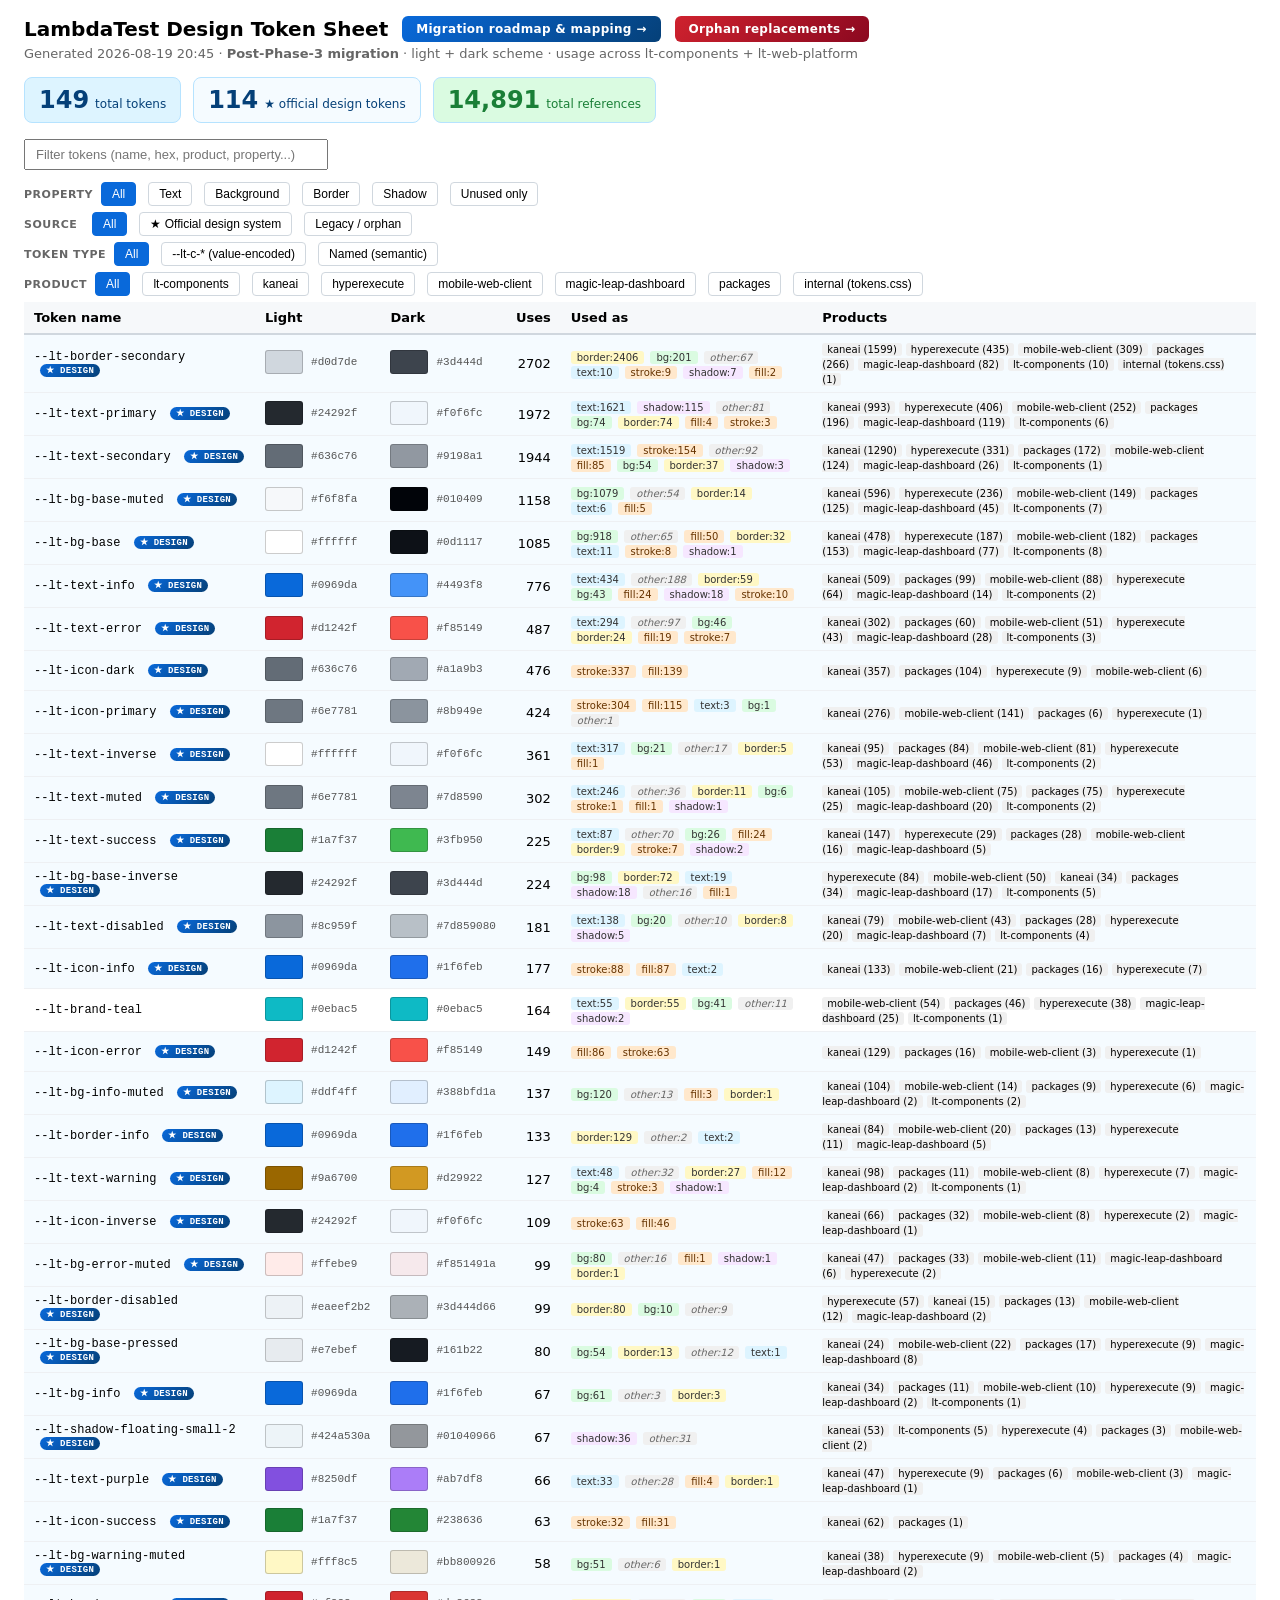
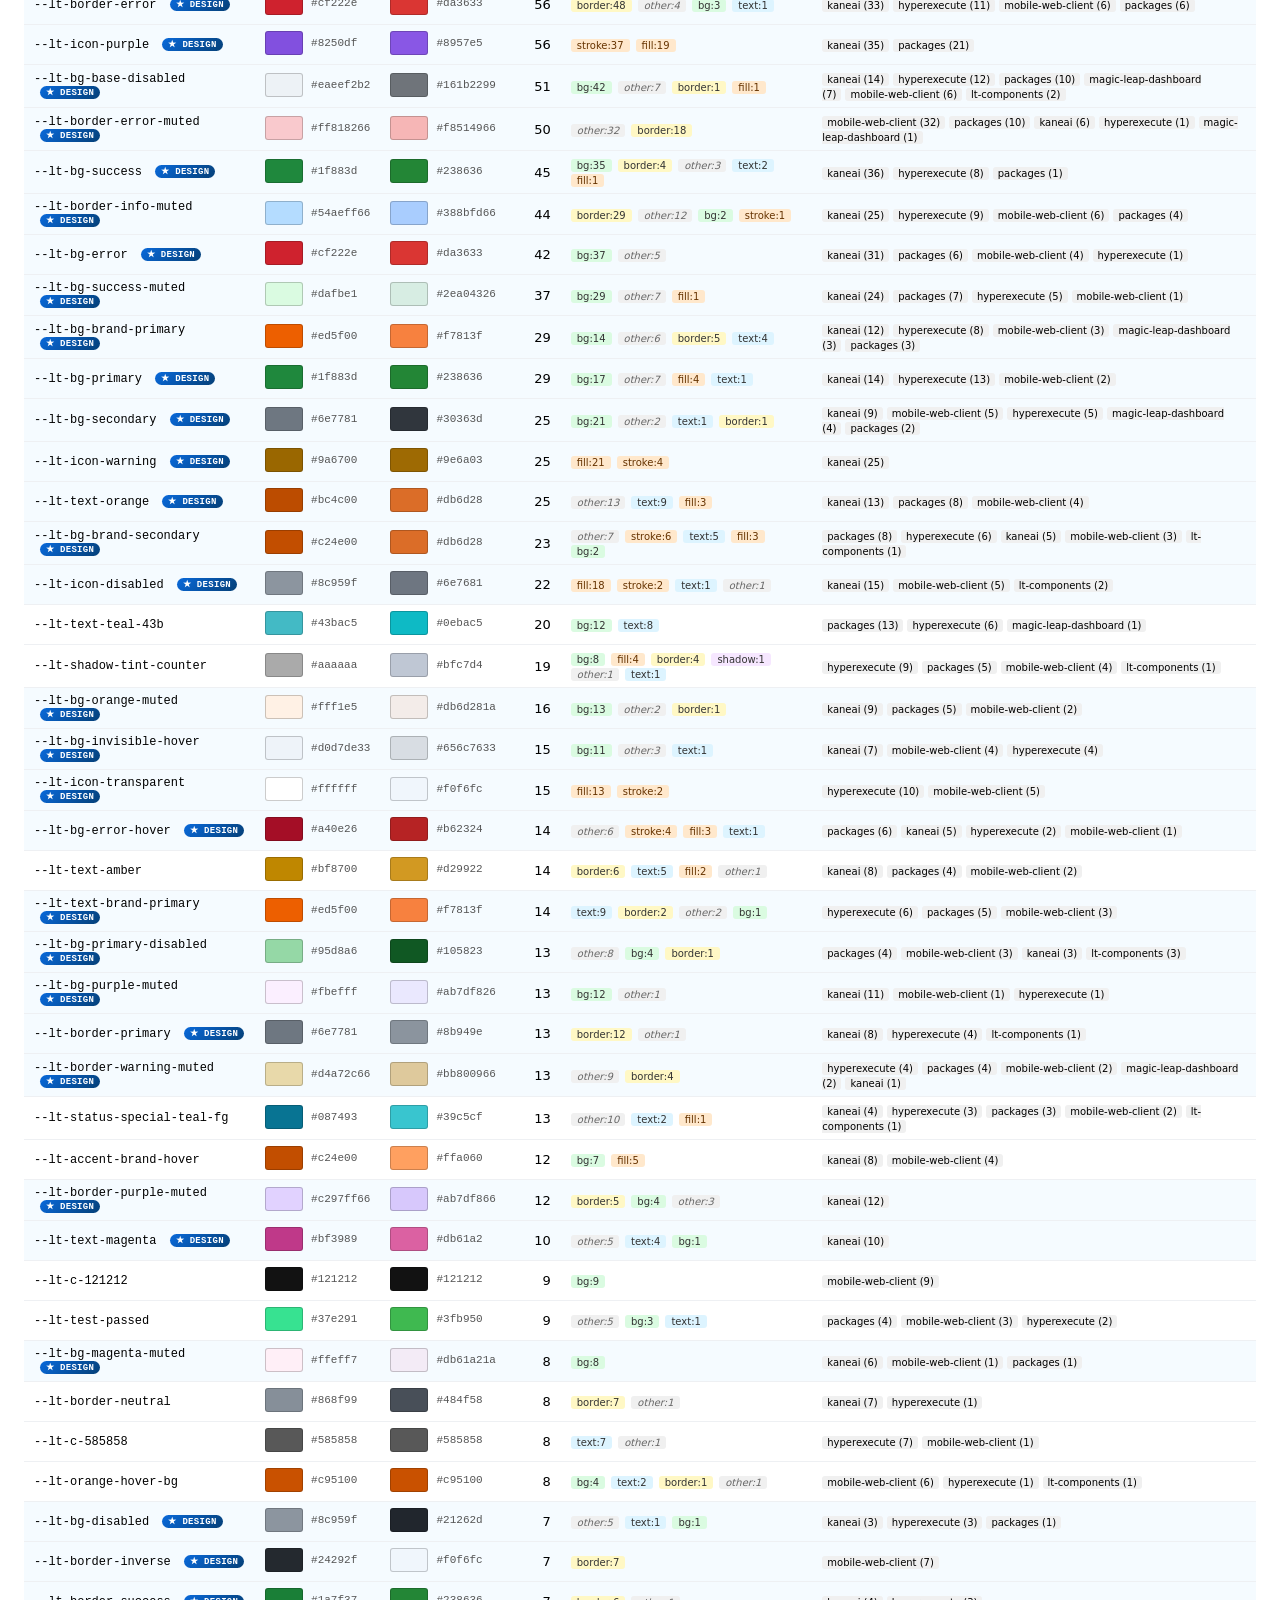
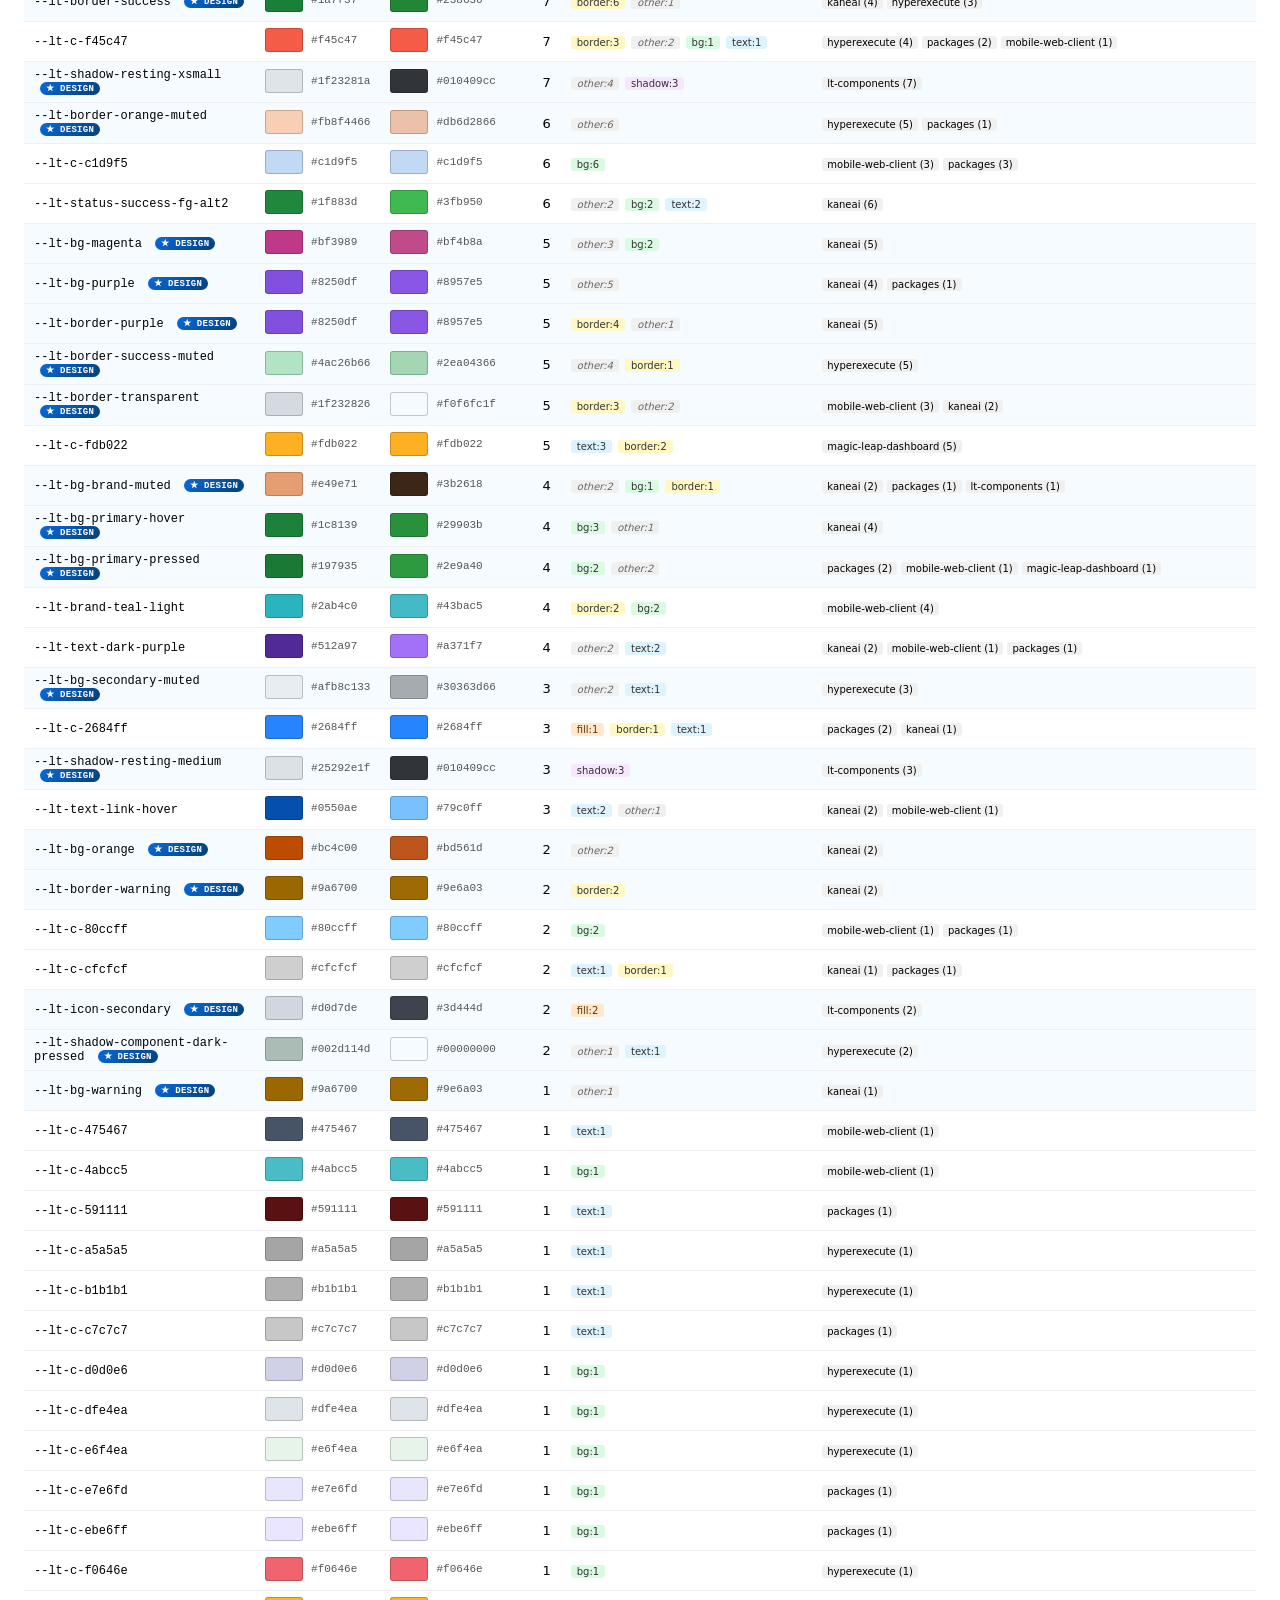
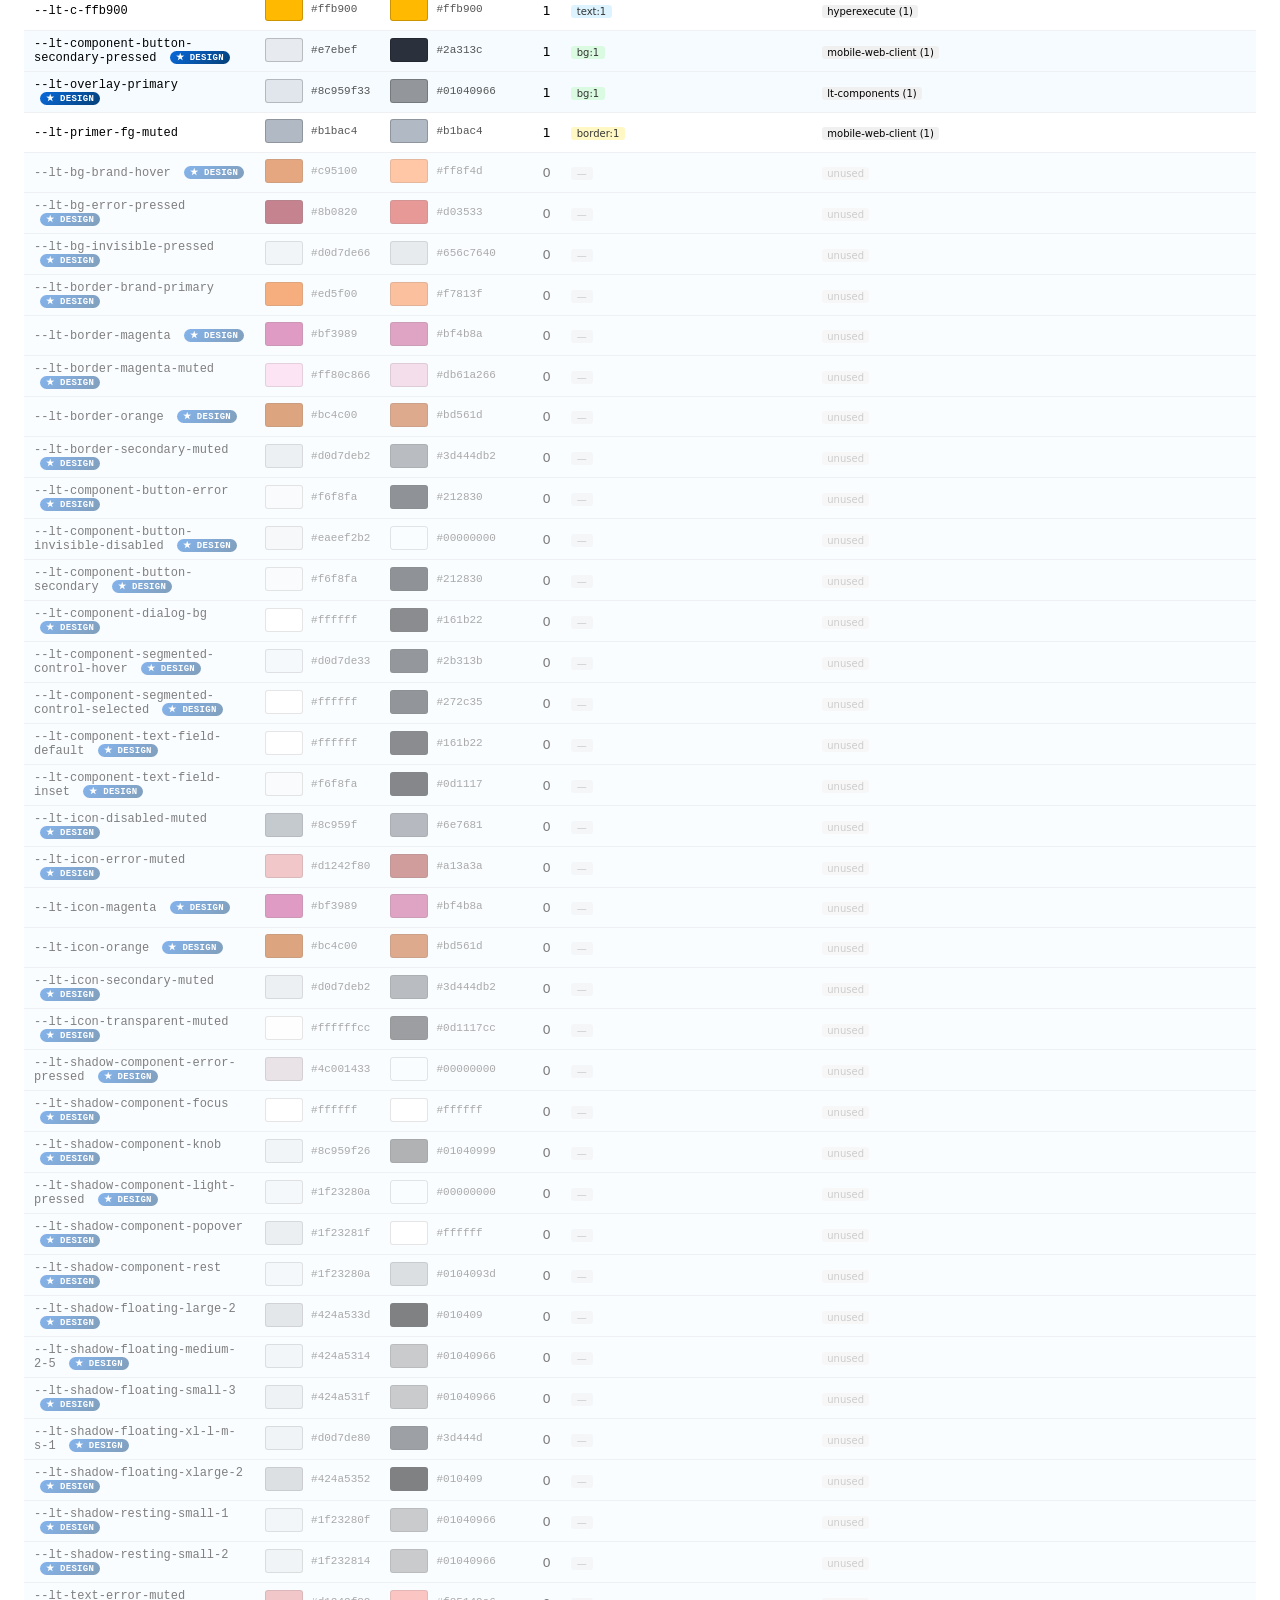
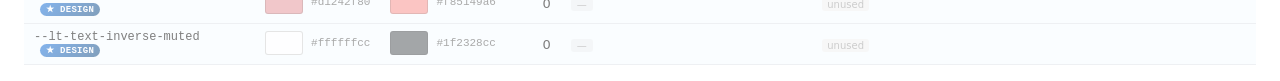
==== index.html @ c9445d40 "Refresh dashboards: 17 same-hex JS-only orphans hardcoded (audit batch 2) lt-web-platform 78780af77 " ====
<!DOCTYPE html>
<html lang="en"><head><meta charset="utf-8"><title>LambdaTest Design Token Sheet</title>
<style>
  body { font-family: -apple-system, system-ui, sans-serif; margin: 0; padding: 16px 24px; font-size: 13px; }
  h1 { font-size: 20px; margin: 0 0 4px; }
  .meta { color: #666; margin-bottom: 16px; }
  .stats { display: flex; gap: 12px; align-items: center; margin: 12px 0 16px; flex-wrap: wrap; }
  .stat-pill { display: inline-flex; align-items: baseline; gap: 6px; padding: 8px 14px; border-radius: 8px; font-size: 12px; color: #666; }
  .stat-pill.total { background: #ddf4ff; color: #054078; border: 1px solid #b6e3ff; }
  .stat-pill.filtered { background: #fff8c5; color: #693e00; border: 1px solid #f1d878; }
  .stat-pill .num { font-size: 24px; font-weight: 700; font-variant-numeric: tabular-nums; }
  .stat-pill .num-small { font-size: 11px; opacity: 0.7; }
  .stat-pill.hidden { display: none; }
  .controls { margin-bottom: 12px; }
  .controls input { padding: 6px 10px; font-size: 13px; width: 280px; }
  .filter-row { display: flex; align-items: center; gap: 8px; margin-bottom: 6px; flex-wrap: wrap; }
  .filter-label { font-size: 11px; font-weight: 600; color: #666; text-transform: uppercase; letter-spacing: 0.5px; min-width: 60px; }
  .design-badge { display: inline-block; font-size: 9px; font-weight: 700; padding: 1px 6px; border-radius: 10px; background: linear-gradient(135deg, #0969da, #054078); color: white; margin-left: 6px; vertical-align: middle; letter-spacing: 0.3px; text-transform: uppercase; }
  tr.design-token { background: #f5fbff; }
  tr.design-token:hover { background: #ebf6ff; }
  table { border-collapse: collapse; width: 100%; }
  th { background: #f6f8fa; text-align: left; padding: 8px 10px; border-bottom: 2px solid #d0d7de; cursor: pointer; user-select: none; font-weight: 600; position: sticky; top: 0; }
  th:hover { background: #eaeef2; }
  td { padding: 6px 10px; border-bottom: 1px solid #eef0f3; vertical-align: middle; }
  .swatch { display: inline-block; width: 36px; height: 22px; border-radius: 3px; border: 1px solid rgba(0,0,0,.2); vertical-align: middle; flex-shrink: 0; }
  .hex-cell { display: inline-flex; align-items: center; gap: 8px; }
  .name { font-family: ui-monospace, Menlo, monospace; font-size: 12px; }
  .hex { font-family: ui-monospace, monospace; font-size: 11px; color: #555; }
  .count { text-align: right; font-variant-numeric: tabular-nums; }
  .props span { display: inline-block; margin-right: 6px; padding: 1px 6px; border-radius: 3px; font-size: 10px; background: #eaeef2; color: #333; }
  .props .text { background: #ddf4ff; }
  .props .bg { background: #dafbe1; }
  .props .border { background: #fff8c5; }
  .props .shadow { background: #f6e7ff; }
  .props .fill, .props .stroke { background: #ffe8cc; color: #663300; }
  .props .class { background: #e7e2fd; color: #3a30a0; }
  .props .other { background: #f0f0f0; color: #666; font-style: italic; }
  .products span { font-size: 10px; padding: 1px 5px; border-radius: 3px; margin-right: 4px; background: #f0f0f0; }
  .row-unused { opacity: 0.5; }
  .filter-buttons button { margin-right: 4px; padding: 4px 10px; border: 1px solid #d0d7de; background: white; border-radius: 4px; cursor: pointer; font-size: 12px; }
  .filter-buttons button.active { background: #0969da; color: white; border-color: #0969da; }
  .nav-link { color: #0969da; text-decoration: none; font-size: 12px; margin-left: 8px; }
</style>
</head><body>
<h1 style="display:flex; align-items:center; gap:14px; flex-wrap:wrap;">
  LambdaTest Design Token Sheet
  <a href="mapping.html" style="font-size:12px; font-weight:600; padding:6px 14px; border-radius:6px; background:linear-gradient(135deg,#0969da,#054078); color:white; text-decoration:none; letter-spacing:0.3px;">Migration roadmap &amp; mapping →</a>
  <a href="mapped.html" style="font-size:12px; font-weight:600; padding:6px 14px; border-radius:6px; background:linear-gradient(135deg,#cf222e,#8b0820); color:white; text-decoration:none; letter-spacing:0.3px;">Orphan replacements →</a>
</h1>
<div class="meta">Generated 2026-08-19 20:45 &middot; <strong>Post-Phase-3 migration</strong> &middot; light + dark scheme &middot; usage across lt-components + lt-web-platform</div>
<div class="stats">
  <span class="stat-pill total"><span class="num" id="total-count">149</span><span>total tokens</span></span>
  <span class="stat-pill total" style="background:#f5fbff;color:#054078;border:1px solid #b6e3ff"><span class="num">114</span><span>★ official design tokens</span></span>
  <span class="stat-pill total" style="background:#dafbe1;color:#1a7f37"><span class="num">14,891</span><span>total references</span></span>
</div>
<div class="controls">
  <input type="text" id="filter" placeholder="Filter tokens (name, hex, product, property...)">
</div>
<div class="filter-row filter-buttons" data-group="prop">
  <span class="filter-label">Property</span>
  <button data-filter="all" class="active">All</button>
  <button data-filter="text">Text</button>
  <button data-filter="bg">Background</button>
  <button data-filter="border">Border</button>
  <button data-filter="shadow">Shadow</button>
  <button data-filter="unused">Unused only</button>
</div>
<div class="filter-row filter-buttons" data-group="source">
  <span class="filter-label">Source</span>
  <button data-source="all" class="active">All</button>
  <button data-source="design">★ Official design system</button>
  <button data-source="non-design">Legacy / orphan</button>
</div>
<div class="filter-row filter-buttons" data-group="ctype">
  <span class="filter-label">Token type</span>
  <button data-ctype="all" class="active">All</button>
  <button data-ctype="c">--lt-c-* (value-encoded)</button>
  <button data-ctype="named">Named (semantic)</button>
</div>
<div class="filter-row filter-buttons" data-group="product">
  <span class="filter-label">Product</span>
  <button data-product="all" class="active">All</button>
  <button data-product="lt-components">lt-components</button>
  <button data-product="kaneai">kaneai</button>
  <button data-product="hyperexecute">hyperexecute</button>
  <button data-product="mobile-web-client">mobile-web-client</button>
  <button data-product="magic-leap-dashboard">magic-leap-dashboard</button>
  <button data-product="packages">packages</button>
  <button data-product="internal">internal (tokens.css)</button>
</div>
<div id="filter-result-stats" style="display:none;align-items:center;gap:10px;margin:6px 0 14px;padding:10px 14px;background:#fff8c5;border:1px solid #f1d878;border-radius:8px;flex-wrap:wrap">
  <span style="font-size:11px;font-weight:700;color:#693e00;text-transform:uppercase;letter-spacing:0.5px">Filtered results</span>
  <span class="stat-pill" style="background:#fff;border:1px solid #d0d7de"><span class="num" id="filtered-count">--</span><span>tokens</span><span class="num-small" id="filtered-pct"></span></span>
  <span class="stat-pill" style="background:#fff;border:1px solid #d0d7de"><span class="num" id="filtered-refs">--</span><span>uses</span><span class="num-small" id="filtered-refs-pct"></span></span>
</div>
<table id="tbl">
<thead><tr>
  <th data-sort="name">Token name</th>
  <th data-sort="light">Light</th>
  <th data-sort="dark">Dark</th>
  <th data-sort="count">Uses</th>
  <th data-sort="props">Used as</th>
  <th data-sort="products">Products</th>
</tr></thead><tbody>
<tr class="design-token" data-name="--lt-border-secondary" data-prop="border" data-count="2702" data-products="mobile-web-client|kaneai|hyperexecute|magic-leap-dashboard|packages|internal|lt-components" data-source="design">
<td><div class=name>--lt-border-secondary <span class="design-badge" title="Official design system token">★ Design</span></div></td>
<td><div class='hex-cell'><span class=swatch style='background:#d0d7de'></span><span class=hex>#d0d7de</span></div></td>
<td><div class='hex-cell'><span class=swatch style='background:#3d444d'></span><span class=hex>#3d444d</span></div></td>
<td class=count>2702</td>
<td class=props><span class='border'>border:2406</span><span class='bg'>bg:201</span><span class='other'>other:67</span><span class='text'>text:10</span><span class='stroke'>stroke:9</span><span class='shadow'>shadow:7</span><span class='fill'>fill:2</span></td>
<td class=products><span>kaneai (1599)</span><span>hyperexecute (435)</span><span>mobile-web-client (309)</span><span>packages (266)</span><span>magic-leap-dashboard (82)</span><span>lt-components (10)</span><span>internal (tokens.css) (1)</span></td></tr>
<tr class="design-token" data-name="--lt-text-primary" data-prop="text" data-count="1972" data-products="mobile-web-client|kaneai|hyperexecute|magic-leap-dashboard|packages|lt-components" data-source="design">
<td><div class=name>--lt-text-primary <span class="design-badge" title="Official design system token">★ Design</span></div></td>
<td><div class='hex-cell'><span class=swatch style='background:#24292f'></span><span class=hex>#24292f</span></div></td>
<td><div class='hex-cell'><span class=swatch style='background:#f0f6fc'></span><span class=hex>#f0f6fc</span></div></td>
<td class=count>1972</td>
<td class=props><span class='text'>text:1621</span><span class='shadow'>shadow:115</span><span class='other'>other:81</span><span class='bg'>bg:74</span><span class='border'>border:74</span><span class='fill'>fill:4</span><span class='stroke'>stroke:3</span></td>
<td class=products><span>kaneai (993)</span><span>hyperexecute (406)</span><span>mobile-web-client (252)</span><span>packages (196)</span><span>magic-leap-dashboard (119)</span><span>lt-components (6)</span></td></tr>
<tr class="design-token" data-name="--lt-text-secondary" data-prop="text" data-count="1944" data-products="mobile-web-client|kaneai|hyperexecute|magic-leap-dashboard|packages|lt-components" data-source="design">
<td><div class=name>--lt-text-secondary <span class="design-badge" title="Official design system token">★ Design</span></div></td>
<td><div class='hex-cell'><span class=swatch style='background:#636c76'></span><span class=hex>#636c76</span></div></td>
<td><div class='hex-cell'><span class=swatch style='background:#9198a1'></span><span class=hex>#9198a1</span></div></td>
<td class=count>1944</td>
<td class=props><span class='text'>text:1519</span><span class='stroke'>stroke:154</span><span class='other'>other:92</span><span class='fill'>fill:85</span><span class='bg'>bg:54</span><span class='border'>border:37</span><span class='shadow'>shadow:3</span></td>
<td class=products><span>kaneai (1290)</span><span>hyperexecute (331)</span><span>packages (172)</span><span>mobile-web-client (124)</span><span>magic-leap-dashboard (26)</span><span>lt-components (1)</span></td></tr>
<tr class="design-token" data-name="--lt-bg-base-muted" data-prop="bg" data-count="1158" data-products="mobile-web-client|kaneai|hyperexecute|magic-leap-dashboard|packages|lt-components" data-source="design">
<td><div class=name>--lt-bg-base-muted <span class="design-badge" title="Official design system token">★ Design</span></div></td>
<td><div class='hex-cell'><span class=swatch style='background:#f6f8fa'></span><span class=hex>#f6f8fa</span></div></td>
<td><div class='hex-cell'><span class=swatch style='background:#010409'></span><span class=hex>#010409</span></div></td>
<td class=count>1158</td>
<td class=props><span class='bg'>bg:1079</span><span class='other'>other:54</span><span class='border'>border:14</span><span class='text'>text:6</span><span class='fill'>fill:5</span></td>
<td class=products><span>kaneai (596)</span><span>hyperexecute (236)</span><span>mobile-web-client (149)</span><span>packages (125)</span><span>magic-leap-dashboard (45)</span><span>lt-components (7)</span></td></tr>
<tr class="design-token" data-name="--lt-bg-base" data-prop="bg" data-count="1085" data-products="mobile-web-client|kaneai|hyperexecute|magic-leap-dashboard|packages|lt-components" data-source="design">
<td><div class=name>--lt-bg-base <span class="design-badge" title="Official design system token">★ Design</span></div></td>
<td><div class='hex-cell'><span class=swatch style='background:#ffffff'></span><span class=hex>#ffffff</span></div></td>
<td><div class='hex-cell'><span class=swatch style='background:#0d1117'></span><span class=hex>#0d1117</span></div></td>
<td class=count>1085</td>
<td class=props><span class='bg'>bg:918</span><span class='other'>other:65</span><span class='fill'>fill:50</span><span class='border'>border:32</span><span class='text'>text:11</span><span class='stroke'>stroke:8</span><span class='shadow'>shadow:1</span></td>
<td class=products><span>kaneai (478)</span><span>hyperexecute (187)</span><span>mobile-web-client (182)</span><span>packages (153)</span><span>magic-leap-dashboard (77)</span><span>lt-components (8)</span></td></tr>
<tr class="design-token" data-name="--lt-text-info" data-prop="text" data-count="776" data-products="mobile-web-client|kaneai|hyperexecute|magic-leap-dashboard|packages|lt-components" data-source="design">
<td><div class=name>--lt-text-info <span class="design-badge" title="Official design system token">★ Design</span></div></td>
<td><div class='hex-cell'><span class=swatch style='background:#0969da'></span><span class=hex>#0969da</span></div></td>
<td><div class='hex-cell'><span class=swatch style='background:#4493f8'></span><span class=hex>#4493f8</span></div></td>
<td class=count>776</td>
<td class=props><span class='text'>text:434</span><span class='other'>other:188</span><span class='border'>border:59</span><span class='bg'>bg:43</span><span class='fill'>fill:24</span><span class='shadow'>shadow:18</span><span class='stroke'>stroke:10</span></td>
<td class=products><span>kaneai (509)</span><span>packages (99)</span><span>mobile-web-client (88)</span><span>hyperexecute (64)</span><span>magic-leap-dashboard (14)</span><span>lt-components (2)</span></td></tr>
<tr class="design-token" data-name="--lt-text-error" data-prop="text" data-count="487" data-products="mobile-web-client|kaneai|hyperexecute|magic-leap-dashboard|packages|lt-components" data-source="design">
<td><div class=name>--lt-text-error <span class="design-badge" title="Official design system token">★ Design</span></div></td>
<td><div class='hex-cell'><span class=swatch style='background:#d1242f'></span><span class=hex>#d1242f</span></div></td>
<td><div class='hex-cell'><span class=swatch style='background:#f85149'></span><span class=hex>#f85149</span></div></td>
<td class=count>487</td>
<td class=props><span class='text'>text:294</span><span class='other'>other:97</span><span class='bg'>bg:46</span><span class='border'>border:24</span><span class='fill'>fill:19</span><span class='stroke'>stroke:7</span></td>
<td class=products><span>kaneai (302)</span><span>packages (60)</span><span>mobile-web-client (51)</span><span>hyperexecute (43)</span><span>magic-leap-dashboard (28)</span><span>lt-components (3)</span></td></tr>
<tr class="design-token" data-name="--lt-icon-dark" data-prop="stroke" data-count="476" data-products="mobile-web-client|kaneai|hyperexecute|packages" data-source="design">
<td><div class=name>--lt-icon-dark <span class="design-badge" title="Official design system token">★ Design</span></div></td>
<td><div class='hex-cell'><span class=swatch style='background:#636c76'></span><span class=hex>#636c76</span></div></td>
<td><div class='hex-cell'><span class=swatch style='background:#a1a9b3'></span><span class=hex>#a1a9b3</span></div></td>
<td class=count>476</td>
<td class=props><span class='stroke'>stroke:337</span><span class='fill'>fill:139</span></td>
<td class=products><span>kaneai (357)</span><span>packages (104)</span><span>hyperexecute (9)</span><span>mobile-web-client (6)</span></td></tr>
<tr class="design-token" data-name="--lt-icon-primary" data-prop="stroke" data-count="424" data-products="mobile-web-client|kaneai|hyperexecute|packages" data-source="design">
<td><div class=name>--lt-icon-primary <span class="design-badge" title="Official design system token">★ Design</span></div></td>
<td><div class='hex-cell'><span class=swatch style='background:#6e7781'></span><span class=hex>#6e7781</span></div></td>
<td><div class='hex-cell'><span class=swatch style='background:#8b949e'></span><span class=hex>#8b949e</span></div></td>
<td class=count>424</td>
<td class=props><span class='stroke'>stroke:304</span><span class='fill'>fill:115</span><span class='text'>text:3</span><span class='bg'>bg:1</span><span class='other'>other:1</span></td>
<td class=products><span>kaneai (276)</span><span>mobile-web-client (141)</span><span>packages (6)</span><span>hyperexecute (1)</span></td></tr>
<tr class="design-token" data-name="--lt-text-inverse" data-prop="text" data-count="361" data-products="mobile-web-client|kaneai|hyperexecute|magic-leap-dashboard|packages|lt-components" data-source="design">
<td><div class=name>--lt-text-inverse <span class="design-badge" title="Official design system token">★ Design</span></div></td>
<td><div class='hex-cell'><span class=swatch style='background:#ffffff'></span><span class=hex>#ffffff</span></div></td>
<td><div class='hex-cell'><span class=swatch style='background:#f0f6fc'></span><span class=hex>#f0f6fc</span></div></td>
<td class=count>361</td>
<td class=props><span class='text'>text:317</span><span class='bg'>bg:21</span><span class='other'>other:17</span><span class='border'>border:5</span><span class='fill'>fill:1</span></td>
<td class=products><span>kaneai (95)</span><span>packages (84)</span><span>mobile-web-client (81)</span><span>hyperexecute (53)</span><span>magic-leap-dashboard (46)</span><span>lt-components (2)</span></td></tr>
<tr class="design-token" data-name="--lt-text-muted" data-prop="text" data-count="302" data-products="mobile-web-client|kaneai|hyperexecute|magic-leap-dashboard|packages|lt-components" data-source="design">
<td><div class=name>--lt-text-muted <span class="design-badge" title="Official design system token">★ Design</span></div></td>
<td><div class='hex-cell'><span class=swatch style='background:#6e7781'></span><span class=hex>#6e7781</span></div></td>
<td><div class='hex-cell'><span class=swatch style='background:#7d8590'></span><span class=hex>#7d8590</span></div></td>
<td class=count>302</td>
<td class=props><span class='text'>text:246</span><span class='other'>other:36</span><span class='border'>border:11</span><span class='bg'>bg:6</span><span class='stroke'>stroke:1</span><span class='fill'>fill:1</span><span class='shadow'>shadow:1</span></td>
<td class=products><span>kaneai (105)</span><span>mobile-web-client (75)</span><span>packages (75)</span><span>hyperexecute (25)</span><span>magic-leap-dashboard (20)</span><span>lt-components (2)</span></td></tr>
<tr class="design-token" data-name="--lt-text-success" data-prop="text" data-count="225" data-products="mobile-web-client|kaneai|hyperexecute|magic-leap-dashboard|packages" data-source="design">
<td><div class=name>--lt-text-success <span class="design-badge" title="Official design system token">★ Design</span></div></td>
<td><div class='hex-cell'><span class=swatch style='background:#1a7f37'></span><span class=hex>#1a7f37</span></div></td>
<td><div class='hex-cell'><span class=swatch style='background:#3fb950'></span><span class=hex>#3fb950</span></div></td>
<td class=count>225</td>
<td class=props><span class='text'>text:87</span><span class='other'>other:70</span><span class='bg'>bg:26</span><span class='fill'>fill:24</span><span class='border'>border:9</span><span class='stroke'>stroke:7</span><span class='shadow'>shadow:2</span></td>
<td class=products><span>kaneai (147)</span><span>hyperexecute (29)</span><span>packages (28)</span><span>mobile-web-client (16)</span><span>magic-leap-dashboard (5)</span></td></tr>
<tr class="design-token" data-name="--lt-bg-base-inverse" data-prop="bg" data-count="224" data-products="mobile-web-client|kaneai|hyperexecute|magic-leap-dashboard|packages|lt-components" data-source="design">
<td><div class=name>--lt-bg-base-inverse <span class="design-badge" title="Official design system token">★ Design</span></div></td>
<td><div class='hex-cell'><span class=swatch style='background:#24292f'></span><span class=hex>#24292f</span></div></td>
<td><div class='hex-cell'><span class=swatch style='background:#3d444d'></span><span class=hex>#3d444d</span></div></td>
<td class=count>224</td>
<td class=props><span class='bg'>bg:98</span><span class='border'>border:72</span><span class='text'>text:19</span><span class='shadow'>shadow:18</span><span class='other'>other:16</span><span class='fill'>fill:1</span></td>
<td class=products><span>hyperexecute (84)</span><span>mobile-web-client (50)</span><span>kaneai (34)</span><span>packages (34)</span><span>magic-leap-dashboard (17)</span><span>lt-components (5)</span></td></tr>
<tr class="design-token" data-name="--lt-text-disabled" data-prop="text" data-count="181" data-products="mobile-web-client|kaneai|hyperexecute|magic-leap-dashboard|packages|lt-components" data-source="design">
<td><div class=name>--lt-text-disabled <span class="design-badge" title="Official design system token">★ Design</span></div></td>
<td><div class='hex-cell'><span class=swatch style='background:#8c959f'></span><span class=hex>#8c959f</span></div></td>
<td><div class='hex-cell'><span class=swatch style='background:#7d859080'></span><span class=hex>#7d859080</span></div></td>
<td class=count>181</td>
<td class=props><span class='text'>text:138</span><span class='bg'>bg:20</span><span class='other'>other:10</span><span class='border'>border:8</span><span class='shadow'>shadow:5</span></td>
<td class=products><span>kaneai (79)</span><span>mobile-web-client (43)</span><span>packages (28)</span><span>hyperexecute (20)</span><span>magic-leap-dashboard (7)</span><span>lt-components (4)</span></td></tr>
<tr class="design-token" data-name="--lt-icon-info" data-prop="stroke" data-count="177" data-products="mobile-web-client|kaneai|hyperexecute|packages" data-source="design">
<td><div class=name>--lt-icon-info <span class="design-badge" title="Official design system token">★ Design</span></div></td>
<td><div class='hex-cell'><span class=swatch style='background:#0969da'></span><span class=hex>#0969da</span></div></td>
<td><div class='hex-cell'><span class=swatch style='background:#1f6feb'></span><span class=hex>#1f6feb</span></div></td>
<td class=count>177</td>
<td class=props><span class='stroke'>stroke:88</span><span class='fill'>fill:87</span><span class='text'>text:2</span></td>
<td class=products><span>kaneai (133)</span><span>mobile-web-client (21)</span><span>packages (16)</span><span>hyperexecute (7)</span></td></tr>
<tr class="" data-name="--lt-brand-teal" data-prop="text" data-count="164" data-products="mobile-web-client|hyperexecute|magic-leap-dashboard|packages|lt-components" data-source="non-design">
<td><div class=name>--lt-brand-teal</div></td>
<td><div class='hex-cell'><span class=swatch style='background:#0ebac5'></span><span class=hex>#0ebac5</span></div></td>
<td><div class='hex-cell'><span class=swatch style='background:#0ebac5'></span><span class=hex>#0ebac5</span></div></td>
<td class=count>164</td>
<td class=props><span class='text'>text:55</span><span class='border'>border:55</span><span class='bg'>bg:41</span><span class='other'>other:11</span><span class='shadow'>shadow:2</span></td>
<td class=products><span>mobile-web-client (54)</span><span>packages (46)</span><span>hyperexecute (38)</span><span>magic-leap-dashboard (25)</span><span>lt-components (1)</span></td></tr>
<tr class="design-token" data-name="--lt-icon-error" data-prop="fill" data-count="149" data-products="mobile-web-client|kaneai|hyperexecute|packages" data-source="design">
<td><div class=name>--lt-icon-error <span class="design-badge" title="Official design system token">★ Design</span></div></td>
<td><div class='hex-cell'><span class=swatch style='background:#d1242f'></span><span class=hex>#d1242f</span></div></td>
<td><div class='hex-cell'><span class=swatch style='background:#f85149'></span><span class=hex>#f85149</span></div></td>
<td class=count>149</td>
<td class=props><span class='fill'>fill:86</span><span class='stroke'>stroke:63</span></td>
<td class=products><span>kaneai (129)</span><span>packages (16)</span><span>mobile-web-client (3)</span><span>hyperexecute (1)</span></td></tr>
<tr class="design-token" data-name="--lt-bg-info-muted" data-prop="bg" data-count="137" data-products="mobile-web-client|kaneai|hyperexecute|magic-leap-dashboard|packages|lt-components" data-source="design">
<td><div class=name>--lt-bg-info-muted <span class="design-badge" title="Official design system token">★ Design</span></div></td>
<td><div class='hex-cell'><span class=swatch style='background:#ddf4ff'></span><span class=hex>#ddf4ff</span></div></td>
<td><div class='hex-cell'><span class=swatch style='background:#388bfd1a'></span><span class=hex>#388bfd1a</span></div></td>
<td class=count>137</td>
<td class=props><span class='bg'>bg:120</span><span class='other'>other:13</span><span class='fill'>fill:3</span><span class='border'>border:1</span></td>
<td class=products><span>kaneai (104)</span><span>mobile-web-client (14)</span><span>packages (9)</span><span>hyperexecute (6)</span><span>magic-leap-dashboard (2)</span><span>lt-components (2)</span></td></tr>
<tr class="design-token" data-name="--lt-border-info" data-prop="border" data-count="133" data-products="mobile-web-client|kaneai|hyperexecute|magic-leap-dashboard|packages" data-source="design">
<td><div class=name>--lt-border-info <span class="design-badge" title="Official design system token">★ Design</span></div></td>
<td><div class='hex-cell'><span class=swatch style='background:#0969da'></span><span class=hex>#0969da</span></div></td>
<td><div class='hex-cell'><span class=swatch style='background:#1f6feb'></span><span class=hex>#1f6feb</span></div></td>
<td class=count>133</td>
<td class=props><span class='border'>border:129</span><span class='other'>other:2</span><span class='text'>text:2</span></td>
<td class=products><span>kaneai (84)</span><span>mobile-web-client (20)</span><span>packages (13)</span><span>hyperexecute (11)</span><span>magic-leap-dashboard (5)</span></td></tr>
<tr class="design-token" data-name="--lt-text-warning" data-prop="text" data-count="127" data-products="mobile-web-client|kaneai|hyperexecute|magic-leap-dashboard|packages|lt-components" data-source="design">
<td><div class=name>--lt-text-warning <span class="design-badge" title="Official design system token">★ Design</span></div></td>
<td><div class='hex-cell'><span class=swatch style='background:#9a6700'></span><span class=hex>#9a6700</span></div></td>
<td><div class='hex-cell'><span class=swatch style='background:#d29922'></span><span class=hex>#d29922</span></div></td>
<td class=count>127</td>
<td class=props><span class='text'>text:48</span><span class='other'>other:32</span><span class='border'>border:27</span><span class='fill'>fill:12</span><span class='bg'>bg:4</span><span class='stroke'>stroke:3</span><span class='shadow'>shadow:1</span></td>
<td class=products><span>kaneai (98)</span><span>packages (11)</span><span>mobile-web-client (8)</span><span>hyperexecute (7)</span><span>magic-leap-dashboard (2)</span><span>lt-components (1)</span></td></tr>
<tr class="design-token" data-name="--lt-icon-inverse" data-prop="stroke" data-count="109" data-products="mobile-web-client|kaneai|hyperexecute|magic-leap-dashboard|packages" data-source="design">
<td><div class=name>--lt-icon-inverse <span class="design-badge" title="Official design system token">★ Design</span></div></td>
<td><div class='hex-cell'><span class=swatch style='background:#24292f'></span><span class=hex>#24292f</span></div></td>
<td><div class='hex-cell'><span class=swatch style='background:#f0f6fc'></span><span class=hex>#f0f6fc</span></div></td>
<td class=count>109</td>
<td class=props><span class='stroke'>stroke:63</span><span class='fill'>fill:46</span></td>
<td class=products><span>kaneai (66)</span><span>packages (32)</span><span>mobile-web-client (8)</span><span>hyperexecute (2)</span><span>magic-leap-dashboard (1)</span></td></tr>
<tr class="design-token" data-name="--lt-bg-error-muted" data-prop="bg" data-count="99" data-products="mobile-web-client|kaneai|hyperexecute|magic-leap-dashboard|packages" data-source="design">
<td><div class=name>--lt-bg-error-muted <span class="design-badge" title="Official design system token">★ Design</span></div></td>
<td><div class='hex-cell'><span class=swatch style='background:#ffebe9'></span><span class=hex>#ffebe9</span></div></td>
<td><div class='hex-cell'><span class=swatch style='background:#f851491a'></span><span class=hex>#f851491a</span></div></td>
<td class=count>99</td>
<td class=props><span class='bg'>bg:80</span><span class='other'>other:16</span><span class='fill'>fill:1</span><span class='shadow'>shadow:1</span><span class='border'>border:1</span></td>
<td class=products><span>kaneai (47)</span><span>packages (33)</span><span>mobile-web-client (11)</span><span>magic-leap-dashboard (6)</span><span>hyperexecute (2)</span></td></tr>
<tr class="design-token" data-name="--lt-border-disabled" data-prop="border" data-count="99" data-products="mobile-web-client|kaneai|hyperexecute|magic-leap-dashboard|packages" data-source="design">
<td><div class=name>--lt-border-disabled <span class="design-badge" title="Official design system token">★ Design</span></div></td>
<td><div class='hex-cell'><span class=swatch style='background:#eaeef2b2'></span><span class=hex>#eaeef2b2</span></div></td>
<td><div class='hex-cell'><span class=swatch style='background:#3d444d66'></span><span class=hex>#3d444d66</span></div></td>
<td class=count>99</td>
<td class=props><span class='border'>border:80</span><span class='bg'>bg:10</span><span class='other'>other:9</span></td>
<td class=products><span>hyperexecute (57)</span><span>kaneai (15)</span><span>packages (13)</span><span>mobile-web-client (12)</span><span>magic-leap-dashboard (2)</span></td></tr>
<tr class="design-token" data-name="--lt-bg-base-pressed" data-prop="bg" data-count="80" data-products="mobile-web-client|kaneai|hyperexecute|magic-leap-dashboard|packages" data-source="design">
<td><div class=name>--lt-bg-base-pressed <span class="design-badge" title="Official design system token">★ Design</span></div></td>
<td><div class='hex-cell'><span class=swatch style='background:#e7ebef'></span><span class=hex>#e7ebef</span></div></td>
<td><div class='hex-cell'><span class=swatch style='background:#161b22'></span><span class=hex>#161b22</span></div></td>
<td class=count>80</td>
<td class=props><span class='bg'>bg:54</span><span class='border'>border:13</span><span class='other'>other:12</span><span class='text'>text:1</span></td>
<td class=products><span>kaneai (24)</span><span>mobile-web-client (22)</span><span>packages (17)</span><span>hyperexecute (9)</span><span>magic-leap-dashboard (8)</span></td></tr>
<tr class="design-token" data-name="--lt-bg-info" data-prop="bg" data-count="67" data-products="mobile-web-client|kaneai|hyperexecute|magic-leap-dashboard|packages|lt-components" data-source="design">
<td><div class=name>--lt-bg-info <span class="design-badge" title="Official design system token">★ Design</span></div></td>
<td><div class='hex-cell'><span class=swatch style='background:#0969da'></span><span class=hex>#0969da</span></div></td>
<td><div class='hex-cell'><span class=swatch style='background:#1f6feb'></span><span class=hex>#1f6feb</span></div></td>
<td class=count>67</td>
<td class=props><span class='bg'>bg:61</span><span class='other'>other:3</span><span class='border'>border:3</span></td>
<td class=products><span>kaneai (34)</span><span>packages (11)</span><span>mobile-web-client (10)</span><span>hyperexecute (9)</span><span>magic-leap-dashboard (2)</span><span>lt-components (1)</span></td></tr>
<tr class="design-token" data-name="--lt-shadow-floating-small-2" data-prop="shadow" data-count="67" data-products="mobile-web-client|kaneai|hyperexecute|packages|lt-components" data-source="design">
<td><div class=name>--lt-shadow-floating-small-2 <span class="design-badge" title="Official design system token">★ Design</span></div></td>
<td><div class='hex-cell'><span class=swatch style='background:#424a530a'></span><span class=hex>#424a530a</span></div></td>
<td><div class='hex-cell'><span class=swatch style='background:#01040966'></span><span class=hex>#01040966</span></div></td>
<td class=count>67</td>
<td class=props><span class='shadow'>shadow:36</span><span class='other'>other:31</span></td>
<td class=products><span>kaneai (53)</span><span>lt-components (5)</span><span>hyperexecute (4)</span><span>packages (3)</span><span>mobile-web-client (2)</span></td></tr>
<tr class="design-token" data-name="--lt-text-purple" data-prop="text" data-count="66" data-products="mobile-web-client|kaneai|hyperexecute|magic-leap-dashboard|packages" data-source="design">
<td><div class=name>--lt-text-purple <span class="design-badge" title="Official design system token">★ Design</span></div></td>
<td><div class='hex-cell'><span class=swatch style='background:#8250df'></span><span class=hex>#8250df</span></div></td>
<td><div class='hex-cell'><span class=swatch style='background:#ab7df8'></span><span class=hex>#ab7df8</span></div></td>
<td class=count>66</td>
<td class=props><span class='text'>text:33</span><span class='other'>other:28</span><span class='fill'>fill:4</span><span class='border'>border:1</span></td>
<td class=products><span>kaneai (47)</span><span>hyperexecute (9)</span><span>packages (6)</span><span>mobile-web-client (3)</span><span>magic-leap-dashboard (1)</span></td></tr>
<tr class="design-token" data-name="--lt-icon-success" data-prop="stroke" data-count="63" data-products="kaneai|packages" data-source="design">
<td><div class=name>--lt-icon-success <span class="design-badge" title="Official design system token">★ Design</span></div></td>
<td><div class='hex-cell'><span class=swatch style='background:#1a7f37'></span><span class=hex>#1a7f37</span></div></td>
<td><div class='hex-cell'><span class=swatch style='background:#238636'></span><span class=hex>#238636</span></div></td>
<td class=count>63</td>
<td class=props><span class='stroke'>stroke:32</span><span class='fill'>fill:31</span></td>
<td class=products><span>kaneai (62)</span><span>packages (1)</span></td></tr>
<tr class="design-token" data-name="--lt-bg-warning-muted" data-prop="bg" data-count="58" data-products="mobile-web-client|kaneai|hyperexecute|magic-leap-dashboard|packages" data-source="design">
<td><div class=name>--lt-bg-warning-muted <span class="design-badge" title="Official design system token">★ Design</span></div></td>
<td><div class='hex-cell'><span class=swatch style='background:#fff8c5'></span><span class=hex>#fff8c5</span></div></td>
<td><div class='hex-cell'><span class=swatch style='background:#bb800926'></span><span class=hex>#bb800926</span></div></td>
<td class=count>58</td>
<td class=props><span class='bg'>bg:51</span><span class='other'>other:6</span><span class='border'>border:1</span></td>
<td class=products><span>kaneai (38)</span><span>hyperexecute (9)</span><span>mobile-web-client (5)</span><span>packages (4)</span><span>magic-leap-dashboard (2)</span></td></tr>
<tr class="design-token" data-name="--lt-border-error" data-prop="border" data-count="56" data-products="mobile-web-client|kaneai|hyperexecute|packages" data-source="design">
<td><div class=name>--lt-border-error <span class="design-badge" title="Official design system token">★ Design</span></div></td>
<td><div class='hex-cell'><span class=swatch style='background:#cf222e'></span><span class=hex>#cf222e</span></div></td>
<td><div class='hex-cell'><span class=swatch style='background:#da3633'></span><span class=hex>#da3633</span></div></td>
<td class=count>56</td>
<td class=props><span class='border'>border:48</span><span class='other'>other:4</span><span class='bg'>bg:3</span><span class='text'>text:1</span></td>
<td class=products><span>kaneai (33)</span><span>hyperexecute (11)</span><span>mobile-web-client (6)</span><span>packages (6)</span></td></tr>
<tr class="design-token" data-name="--lt-icon-purple" data-prop="stroke" data-count="56" data-products="kaneai|packages" data-source="design">
<td><div class=name>--lt-icon-purple <span class="design-badge" title="Official design system token">★ Design</span></div></td>
<td><div class='hex-cell'><span class=swatch style='background:#8250df'></span><span class=hex>#8250df</span></div></td>
<td><div class='hex-cell'><span class=swatch style='background:#8957e5'></span><span class=hex>#8957e5</span></div></td>
<td class=count>56</td>
<td class=props><span class='stroke'>stroke:37</span><span class='fill'>fill:19</span></td>
<td class=products><span>kaneai (35)</span><span>packages (21)</span></td></tr>
<tr class="design-token" data-name="--lt-bg-base-disabled" data-prop="bg" data-count="51" data-products="mobile-web-client|kaneai|hyperexecute|magic-leap-dashboard|packages|lt-components" data-source="design">
<td><div class=name>--lt-bg-base-disabled <span class="design-badge" title="Official design system token">★ Design</span></div></td>
<td><div class='hex-cell'><span class=swatch style='background:#eaeef2b2'></span><span class=hex>#eaeef2b2</span></div></td>
<td><div class='hex-cell'><span class=swatch style='background:#161b2299'></span><span class=hex>#161b2299</span></div></td>
<td class=count>51</td>
<td class=props><span class='bg'>bg:42</span><span class='other'>other:7</span><span class='border'>border:1</span><span class='fill'>fill:1</span></td>
<td class=products><span>kaneai (14)</span><span>hyperexecute (12)</span><span>packages (10)</span><span>magic-leap-dashboard (7)</span><span>mobile-web-client (6)</span><span>lt-components (2)</span></td></tr>
<tr class="design-token" data-name="--lt-border-error-muted" data-prop="other" data-count="50" data-products="mobile-web-client|kaneai|hyperexecute|magic-leap-dashboard|packages" data-source="design">
<td><div class=name>--lt-border-error-muted <span class="design-badge" title="Official design system token">★ Design</span></div></td>
<td><div class='hex-cell'><span class=swatch style='background:#ff818266'></span><span class=hex>#ff818266</span></div></td>
<td><div class='hex-cell'><span class=swatch style='background:#f8514966'></span><span class=hex>#f8514966</span></div></td>
<td class=count>50</td>
<td class=props><span class='other'>other:32</span><span class='border'>border:18</span></td>
<td class=products><span>mobile-web-client (32)</span><span>packages (10)</span><span>kaneai (6)</span><span>hyperexecute (1)</span><span>magic-leap-dashboard (1)</span></td></tr>
<tr class="design-token" data-name="--lt-bg-success" data-prop="bg" data-count="45" data-products="kaneai|hyperexecute|packages" data-source="design">
<td><div class=name>--lt-bg-success <span class="design-badge" title="Official design system token">★ Design</span></div></td>
<td><div class='hex-cell'><span class=swatch style='background:#1f883d'></span><span class=hex>#1f883d</span></div></td>
<td><div class='hex-cell'><span class=swatch style='background:#238636'></span><span class=hex>#238636</span></div></td>
<td class=count>45</td>
<td class=props><span class='bg'>bg:35</span><span class='border'>border:4</span><span class='other'>other:3</span><span class='text'>text:2</span><span class='fill'>fill:1</span></td>
<td class=products><span>kaneai (36)</span><span>hyperexecute (8)</span><span>packages (1)</span></td></tr>
<tr class="design-token" data-name="--lt-border-info-muted" data-prop="border" data-count="44" data-products="mobile-web-client|kaneai|hyperexecute|packages" data-source="design">
<td><div class=name>--lt-border-info-muted <span class="design-badge" title="Official design system token">★ Design</span></div></td>
<td><div class='hex-cell'><span class=swatch style='background:#54aeff66'></span><span class=hex>#54aeff66</span></div></td>
<td><div class='hex-cell'><span class=swatch style='background:#388bfd66'></span><span class=hex>#388bfd66</span></div></td>
<td class=count>44</td>
<td class=props><span class='border'>border:29</span><span class='other'>other:12</span><span class='bg'>bg:2</span><span class='stroke'>stroke:1</span></td>
<td class=products><span>kaneai (25)</span><span>hyperexecute (9)</span><span>mobile-web-client (6)</span><span>packages (4)</span></td></tr>
<tr class="design-token" data-name="--lt-bg-error" data-prop="bg" data-count="42" data-products="mobile-web-client|kaneai|hyperexecute|packages" data-source="design">
<td><div class=name>--lt-bg-error <span class="design-badge" title="Official design system token">★ Design</span></div></td>
<td><div class='hex-cell'><span class=swatch style='background:#cf222e'></span><span class=hex>#cf222e</span></div></td>
<td><div class='hex-cell'><span class=swatch style='background:#da3633'></span><span class=hex>#da3633</span></div></td>
<td class=count>42</td>
<td class=props><span class='bg'>bg:37</span><span class='other'>other:5</span></td>
<td class=products><span>kaneai (31)</span><span>packages (6)</span><span>mobile-web-client (4)</span><span>hyperexecute (1)</span></td></tr>
<tr class="design-token" data-name="--lt-bg-success-muted" data-prop="bg" data-count="37" data-products="mobile-web-client|kaneai|hyperexecute|packages" data-source="design">
<td><div class=name>--lt-bg-success-muted <span class="design-badge" title="Official design system token">★ Design</span></div></td>
<td><div class='hex-cell'><span class=swatch style='background:#dafbe1'></span><span class=hex>#dafbe1</span></div></td>
<td><div class='hex-cell'><span class=swatch style='background:#2ea04326'></span><span class=hex>#2ea04326</span></div></td>
<td class=count>37</td>
<td class=props><span class='bg'>bg:29</span><span class='other'>other:7</span><span class='fill'>fill:1</span></td>
<td class=products><span>kaneai (24)</span><span>packages (7)</span><span>hyperexecute (5)</span><span>mobile-web-client (1)</span></td></tr>
<tr class="design-token" data-name="--lt-bg-brand-primary" data-prop="bg" data-count="29" data-products="mobile-web-client|kaneai|hyperexecute|magic-leap-dashboard|packages" data-source="design">
<td><div class=name>--lt-bg-brand-primary <span class="design-badge" title="Official design system token">★ Design</span></div></td>
<td><div class='hex-cell'><span class=swatch style='background:#ed5f00'></span><span class=hex>#ed5f00</span></div></td>
<td><div class='hex-cell'><span class=swatch style='background:#f7813f'></span><span class=hex>#f7813f</span></div></td>
<td class=count>29</td>
<td class=props><span class='bg'>bg:14</span><span class='other'>other:6</span><span class='border'>border:5</span><span class='text'>text:4</span></td>
<td class=products><span>kaneai (12)</span><span>hyperexecute (8)</span><span>mobile-web-client (3)</span><span>magic-leap-dashboard (3)</span><span>packages (3)</span></td></tr>
<tr class="design-token" data-name="--lt-bg-primary" data-prop="bg" data-count="29" data-products="mobile-web-client|kaneai|hyperexecute" data-source="design">
<td><div class=name>--lt-bg-primary <span class="design-badge" title="Official design system token">★ Design</span></div></td>
<td><div class='hex-cell'><span class=swatch style='background:#1f883d'></span><span class=hex>#1f883d</span></div></td>
<td><div class='hex-cell'><span class=swatch style='background:#238636'></span><span class=hex>#238636</span></div></td>
<td class=count>29</td>
<td class=props><span class='bg'>bg:17</span><span class='other'>other:7</span><span class='fill'>fill:4</span><span class='text'>text:1</span></td>
<td class=products><span>kaneai (14)</span><span>hyperexecute (13)</span><span>mobile-web-client (2)</span></td></tr>
<tr class="design-token" data-name="--lt-bg-secondary" data-prop="bg" data-count="25" data-products="mobile-web-client|kaneai|hyperexecute|magic-leap-dashboard|packages" data-source="design">
<td><div class=name>--lt-bg-secondary <span class="design-badge" title="Official design system token">★ Design</span></div></td>
<td><div class='hex-cell'><span class=swatch style='background:#6e7781'></span><span class=hex>#6e7781</span></div></td>
<td><div class='hex-cell'><span class=swatch style='background:#30363d'></span><span class=hex>#30363d</span></div></td>
<td class=count>25</td>
<td class=props><span class='bg'>bg:21</span><span class='other'>other:2</span><span class='text'>text:1</span><span class='border'>border:1</span></td>
<td class=products><span>kaneai (9)</span><span>mobile-web-client (5)</span><span>hyperexecute (5)</span><span>magic-leap-dashboard (4)</span><span>packages (2)</span></td></tr>
<tr class="design-token" data-name="--lt-icon-warning" data-prop="fill" data-count="25" data-products="kaneai" data-source="design">
<td><div class=name>--lt-icon-warning <span class="design-badge" title="Official design system token">★ Design</span></div></td>
<td><div class='hex-cell'><span class=swatch style='background:#9a6700'></span><span class=hex>#9a6700</span></div></td>
<td><div class='hex-cell'><span class=swatch style='background:#9e6a03'></span><span class=hex>#9e6a03</span></div></td>
<td class=count>25</td>
<td class=props><span class='fill'>fill:21</span><span class='stroke'>stroke:4</span></td>
<td class=products><span>kaneai (25)</span></td></tr>
<tr class="design-token" data-name="--lt-text-orange" data-prop="other" data-count="25" data-products="mobile-web-client|kaneai|packages" data-source="design">
<td><div class=name>--lt-text-orange <span class="design-badge" title="Official design system token">★ Design</span></div></td>
<td><div class='hex-cell'><span class=swatch style='background:#bc4c00'></span><span class=hex>#bc4c00</span></div></td>
<td><div class='hex-cell'><span class=swatch style='background:#db6d28'></span><span class=hex>#db6d28</span></div></td>
<td class=count>25</td>
<td class=props><span class='other'>other:13</span><span class='text'>text:9</span><span class='fill'>fill:3</span></td>
<td class=products><span>kaneai (13)</span><span>packages (8)</span><span>mobile-web-client (4)</span></td></tr>
<tr class="design-token" data-name="--lt-bg-brand-secondary" data-prop="other" data-count="23" data-products="mobile-web-client|kaneai|hyperexecute|packages|lt-components" data-source="design">
<td><div class=name>--lt-bg-brand-secondary <span class="design-badge" title="Official design system token">★ Design</span></div></td>
<td><div class='hex-cell'><span class=swatch style='background:#c24e00'></span><span class=hex>#c24e00</span></div></td>
<td><div class='hex-cell'><span class=swatch style='background:#db6d28'></span><span class=hex>#db6d28</span></div></td>
<td class=count>23</td>
<td class=props><span class='other'>other:7</span><span class='stroke'>stroke:6</span><span class='text'>text:5</span><span class='fill'>fill:3</span><span class='bg'>bg:2</span></td>
<td class=products><span>packages (8)</span><span>hyperexecute (6)</span><span>kaneai (5)</span><span>mobile-web-client (3)</span><span>lt-components (1)</span></td></tr>
<tr class="design-token" data-name="--lt-icon-disabled" data-prop="fill" data-count="22" data-products="mobile-web-client|kaneai|lt-components" data-source="design">
<td><div class=name>--lt-icon-disabled <span class="design-badge" title="Official design system token">★ Design</span></div></td>
<td><div class='hex-cell'><span class=swatch style='background:#8c959f'></span><span class=hex>#8c959f</span></div></td>
<td><div class='hex-cell'><span class=swatch style='background:#6e7681'></span><span class=hex>#6e7681</span></div></td>
<td class=count>22</td>
<td class=props><span class='fill'>fill:18</span><span class='stroke'>stroke:2</span><span class='text'>text:1</span><span class='other'>other:1</span></td>
<td class=products><span>kaneai (15)</span><span>mobile-web-client (5)</span><span>lt-components (2)</span></td></tr>
<tr class="" data-name="--lt-text-teal-43b" data-prop="bg" data-count="20" data-products="hyperexecute|magic-leap-dashboard|packages" data-source="non-design">
<td><div class=name>--lt-text-teal-43b</div></td>
<td><div class='hex-cell'><span class=swatch style='background:#43bac5'></span><span class=hex>#43bac5</span></div></td>
<td><div class='hex-cell'><span class=swatch style='background:#0ebac5'></span><span class=hex>#0ebac5</span></div></td>
<td class=count>20</td>
<td class=props><span class='bg'>bg:12</span><span class='text'>text:8</span></td>
<td class=products><span>packages (13)</span><span>hyperexecute (6)</span><span>magic-leap-dashboard (1)</span></td></tr>
<tr class="" data-name="--lt-shadow-tint-counter" data-prop="bg" data-count="19" data-products="mobile-web-client|hyperexecute|packages|lt-components" data-source="non-design">
<td><div class=name>--lt-shadow-tint-counter</div></td>
<td><div class='hex-cell'><span class=swatch style='background:#aaaaaa'></span><span class=hex>#aaaaaa</span></div></td>
<td><div class='hex-cell'><span class=swatch style='background:#bfc7d4'></span><span class=hex>#bfc7d4</span></div></td>
<td class=count>19</td>
<td class=props><span class='bg'>bg:8</span><span class='fill'>fill:4</span><span class='border'>border:4</span><span class='shadow'>shadow:1</span><span class='other'>other:1</span><span class='text'>text:1</span></td>
<td class=products><span>hyperexecute (9)</span><span>packages (5)</span><span>mobile-web-client (4)</span><span>lt-components (1)</span></td></tr>
<tr class="design-token" data-name="--lt-bg-orange-muted" data-prop="bg" data-count="16" data-products="mobile-web-client|kaneai|packages" data-source="design">
<td><div class=name>--lt-bg-orange-muted <span class="design-badge" title="Official design system token">★ Design</span></div></td>
<td><div class='hex-cell'><span class=swatch style='background:#fff1e5'></span><span class=hex>#fff1e5</span></div></td>
<td><div class='hex-cell'><span class=swatch style='background:#db6d281a'></span><span class=hex>#db6d281a</span></div></td>
<td class=count>16</td>
<td class=props><span class='bg'>bg:13</span><span class='other'>other:2</span><span class='border'>border:1</span></td>
<td class=products><span>kaneai (9)</span><span>packages (5)</span><span>mobile-web-client (2)</span></td></tr>
<tr class="design-token" data-name="--lt-bg-invisible-hover" data-prop="bg" data-count="15" data-products="mobile-web-client|kaneai|hyperexecute" data-source="design">
<td><div class=name>--lt-bg-invisible-hover <span class="design-badge" title="Official design system token">★ Design</span></div></td>
<td><div class='hex-cell'><span class=swatch style='background:#d0d7de33'></span><span class=hex>#d0d7de33</span></div></td>
<td><div class='hex-cell'><span class=swatch style='background:#656c7633'></span><span class=hex>#656c7633</span></div></td>
<td class=count>15</td>
<td class=props><span class='bg'>bg:11</span><span class='other'>other:3</span><span class='text'>text:1</span></td>
<td class=products><span>kaneai (7)</span><span>mobile-web-client (4)</span><span>hyperexecute (4)</span></td></tr>
<tr class="design-token" data-name="--lt-icon-transparent" data-prop="fill" data-count="15" data-products="mobile-web-client|hyperexecute" data-source="design">
<td><div class=name>--lt-icon-transparent <span class="design-badge" title="Official design system token">★ Design</span></div></td>
<td><div class='hex-cell'><span class=swatch style='background:#ffffff'></span><span class=hex>#ffffff</span></div></td>
<td><div class='hex-cell'><span class=swatch style='background:#f0f6fc'></span><span class=hex>#f0f6fc</span></div></td>
<td class=count>15</td>
<td class=props><span class='fill'>fill:13</span><span class='stroke'>stroke:2</span></td>
<td class=products><span>hyperexecute (10)</span><span>mobile-web-client (5)</span></td></tr>
<tr class="design-token" data-name="--lt-bg-error-hover" data-prop="other" data-count="14" data-products="mobile-web-client|kaneai|hyperexecute|packages" data-source="design">
<td><div class=name>--lt-bg-error-hover <span class="design-badge" title="Official design system token">★ Design</span></div></td>
<td><div class='hex-cell'><span class=swatch style='background:#a40e26'></span><span class=hex>#a40e26</span></div></td>
<td><div class='hex-cell'><span class=swatch style='background:#b62324'></span><span class=hex>#b62324</span></div></td>
<td class=count>14</td>
<td class=props><span class='other'>other:6</span><span class='stroke'>stroke:4</span><span class='fill'>fill:3</span><span class='text'>text:1</span></td>
<td class=products><span>packages (6)</span><span>kaneai (5)</span><span>hyperexecute (2)</span><span>mobile-web-client (1)</span></td></tr>
<tr class="" data-name="--lt-text-amber" data-prop="border" data-count="14" data-products="mobile-web-client|kaneai|packages" data-source="non-design">
<td><div class=name>--lt-text-amber</div></td>
<td><div class='hex-cell'><span class=swatch style='background:#bf8700'></span><span class=hex>#bf8700</span></div></td>
<td><div class='hex-cell'><span class=swatch style='background:#d29922'></span><span class=hex>#d29922</span></div></td>
<td class=count>14</td>
<td class=props><span class='border'>border:6</span><span class='text'>text:5</span><span class='fill'>fill:2</span><span class='other'>other:1</span></td>
<td class=products><span>kaneai (8)</span><span>packages (4)</span><span>mobile-web-client (2)</span></td></tr>
<tr class="design-token" data-name="--lt-text-brand-primary" data-prop="text" data-count="14" data-products="mobile-web-client|hyperexecute|packages" data-source="design">
<td><div class=name>--lt-text-brand-primary <span class="design-badge" title="Official design system token">★ Design</span></div></td>
<td><div class='hex-cell'><span class=swatch style='background:#ed5f00'></span><span class=hex>#ed5f00</span></div></td>
<td><div class='hex-cell'><span class=swatch style='background:#f7813f'></span><span class=hex>#f7813f</span></div></td>
<td class=count>14</td>
<td class=props><span class='text'>text:9</span><span class='border'>border:2</span><span class='other'>other:2</span><span class='bg'>bg:1</span></td>
<td class=products><span>hyperexecute (6)</span><span>packages (5)</span><span>mobile-web-client (3)</span></td></tr>
<tr class="design-token" data-name="--lt-bg-primary-disabled" data-prop="other" data-count="13" data-products="mobile-web-client|kaneai|packages|lt-components" data-source="design">
<td><div class=name>--lt-bg-primary-disabled <span class="design-badge" title="Official design system token">★ Design</span></div></td>
<td><div class='hex-cell'><span class=swatch style='background:#95d8a6'></span><span class=hex>#95d8a6</span></div></td>
<td><div class='hex-cell'><span class=swatch style='background:#105823'></span><span class=hex>#105823</span></div></td>
<td class=count>13</td>
<td class=props><span class='other'>other:8</span><span class='bg'>bg:4</span><span class='border'>border:1</span></td>
<td class=products><span>packages (4)</span><span>mobile-web-client (3)</span><span>kaneai (3)</span><span>lt-components (3)</span></td></tr>
<tr class="design-token" data-name="--lt-bg-purple-muted" data-prop="bg" data-count="13" data-products="mobile-web-client|kaneai|hyperexecute" data-source="design">
<td><div class=name>--lt-bg-purple-muted <span class="design-badge" title="Official design system token">★ Design</span></div></td>
<td><div class='hex-cell'><span class=swatch style='background:#fbefff'></span><span class=hex>#fbefff</span></div></td>
<td><div class='hex-cell'><span class=swatch style='background:#ab7df826'></span><span class=hex>#ab7df826</span></div></td>
<td class=count>13</td>
<td class=props><span class='bg'>bg:12</span><span class='other'>other:1</span></td>
<td class=products><span>kaneai (11)</span><span>mobile-web-client (1)</span><span>hyperexecute (1)</span></td></tr>
<tr class="design-token" data-name="--lt-border-primary" data-prop="border" data-count="13" data-products="kaneai|hyperexecute|lt-components" data-source="design">
<td><div class=name>--lt-border-primary <span class="design-badge" title="Official design system token">★ Design</span></div></td>
<td><div class='hex-cell'><span class=swatch style='background:#6e7781'></span><span class=hex>#6e7781</span></div></td>
<td><div class='hex-cell'><span class=swatch style='background:#8b949e'></span><span class=hex>#8b949e</span></div></td>
<td class=count>13</td>
<td class=props><span class='border'>border:12</span><span class='other'>other:1</span></td>
<td class=products><span>kaneai (8)</span><span>hyperexecute (4)</span><span>lt-components (1)</span></td></tr>
<tr class="design-token" data-name="--lt-border-warning-muted" data-prop="other" data-count="13" data-products="mobile-web-client|kaneai|hyperexecute|magic-leap-dashboard|packages" data-source="design">
<td><div class=name>--lt-border-warning-muted <span class="design-badge" title="Official design system token">★ Design</span></div></td>
<td><div class='hex-cell'><span class=swatch style='background:#d4a72c66'></span><span class=hex>#d4a72c66</span></div></td>
<td><div class='hex-cell'><span class=swatch style='background:#bb800966'></span><span class=hex>#bb800966</span></div></td>
<td class=count>13</td>
<td class=props><span class='other'>other:9</span><span class='border'>border:4</span></td>
<td class=products><span>hyperexecute (4)</span><span>packages (4)</span><span>mobile-web-client (2)</span><span>magic-leap-dashboard (2)</span><span>kaneai (1)</span></td></tr>
<tr class="" data-name="--lt-status-special-teal-fg" data-prop="other" data-count="13" data-products="mobile-web-client|kaneai|hyperexecute|packages|lt-components" data-source="non-design">
<td><div class=name>--lt-status-special-teal-fg</div></td>
<td><div class='hex-cell'><span class=swatch style='background:#087493'></span><span class=hex>#087493</span></div></td>
<td><div class='hex-cell'><span class=swatch style='background:#39c5cf'></span><span class=hex>#39c5cf</span></div></td>
<td class=count>13</td>
<td class=props><span class='other'>other:10</span><span class='text'>text:2</span><span class='fill'>fill:1</span></td>
<td class=products><span>kaneai (4)</span><span>hyperexecute (3)</span><span>packages (3)</span><span>mobile-web-client (2)</span><span>lt-components (1)</span></td></tr>
<tr class="" data-name="--lt-accent-brand-hover" data-prop="bg" data-count="12" data-products="mobile-web-client|kaneai" data-source="non-design">
<td><div class=name>--lt-accent-brand-hover</div></td>
<td><div class='hex-cell'><span class=swatch style='background:#c24e00'></span><span class=hex>#c24e00</span></div></td>
<td><div class='hex-cell'><span class=swatch style='background:#ffa060'></span><span class=hex>#ffa060</span></div></td>
<td class=count>12</td>
<td class=props><span class='bg'>bg:7</span><span class='fill'>fill:5</span></td>
<td class=products><span>kaneai (8)</span><span>mobile-web-client (4)</span></td></tr>
<tr class="design-token" data-name="--lt-border-purple-muted" data-prop="border" data-count="12" data-products="kaneai" data-source="design">
<td><div class=name>--lt-border-purple-muted <span class="design-badge" title="Official design system token">★ Design</span></div></td>
<td><div class='hex-cell'><span class=swatch style='background:#c297ff66'></span><span class=hex>#c297ff66</span></div></td>
<td><div class='hex-cell'><span class=swatch style='background:#ab7df866'></span><span class=hex>#ab7df866</span></div></td>
<td class=count>12</td>
<td class=props><span class='border'>border:5</span><span class='bg'>bg:4</span><span class='other'>other:3</span></td>
<td class=products><span>kaneai (12)</span></td></tr>
<tr class="design-token" data-name="--lt-text-magenta" data-prop="other" data-count="10" data-products="kaneai" data-source="design">
<td><div class=name>--lt-text-magenta <span class="design-badge" title="Official design system token">★ Design</span></div></td>
<td><div class='hex-cell'><span class=swatch style='background:#bf3989'></span><span class=hex>#bf3989</span></div></td>
<td><div class='hex-cell'><span class=swatch style='background:#db61a2'></span><span class=hex>#db61a2</span></div></td>
<td class=count>10</td>
<td class=props><span class='other'>other:5</span><span class='text'>text:4</span><span class='bg'>bg:1</span></td>
<td class=products><span>kaneai (10)</span></td></tr>
<tr class="" data-name="--lt-c-121212" data-prop="bg" data-count="9" data-products="mobile-web-client" data-source="non-design">
<td><div class=name>--lt-c-121212</div></td>
<td><div class='hex-cell'><span class=swatch style='background:#121212'></span><span class=hex>#121212</span></div></td>
<td><div class='hex-cell'><span class=swatch style='background:#121212'></span><span class=hex>#121212</span></div></td>
<td class=count>9</td>
<td class=props><span class='bg'>bg:9</span></td>
<td class=products><span>mobile-web-client (9)</span></td></tr>
<tr class="" data-name="--lt-test-passed" data-prop="other" data-count="9" data-products="mobile-web-client|hyperexecute|packages" data-source="non-design">
<td><div class=name>--lt-test-passed</div></td>
<td><div class='hex-cell'><span class=swatch style='background:#37e291'></span><span class=hex>#37e291</span></div></td>
<td><div class='hex-cell'><span class=swatch style='background:#3fb950'></span><span class=hex>#3fb950</span></div></td>
<td class=count>9</td>
<td class=props><span class='other'>other:5</span><span class='bg'>bg:3</span><span class='text'>text:1</span></td>
<td class=products><span>packages (4)</span><span>mobile-web-client (3)</span><span>hyperexecute (2)</span></td></tr>
<tr class="design-token" data-name="--lt-bg-magenta-muted" data-prop="bg" data-count="8" data-products="mobile-web-client|kaneai|packages" data-source="design">
<td><div class=name>--lt-bg-magenta-muted <span class="design-badge" title="Official design system token">★ Design</span></div></td>
<td><div class='hex-cell'><span class=swatch style='background:#ffeff7'></span><span class=hex>#ffeff7</span></div></td>
<td><div class='hex-cell'><span class=swatch style='background:#db61a21a'></span><span class=hex>#db61a21a</span></div></td>
<td class=count>8</td>
<td class=props><span class='bg'>bg:8</span></td>
<td class=products><span>kaneai (6)</span><span>mobile-web-client (1)</span><span>packages (1)</span></td></tr>
<tr class="" data-name="--lt-border-neutral" data-prop="border" data-count="8" data-products="kaneai|hyperexecute" data-source="non-design">
<td><div class=name>--lt-border-neutral</div></td>
<td><div class='hex-cell'><span class=swatch style='background:#868f99'></span><span class=hex>#868f99</span></div></td>
<td><div class='hex-cell'><span class=swatch style='background:#484f58'></span><span class=hex>#484f58</span></div></td>
<td class=count>8</td>
<td class=props><span class='border'>border:7</span><span class='other'>other:1</span></td>
<td class=products><span>kaneai (7)</span><span>hyperexecute (1)</span></td></tr>
<tr class="" data-name="--lt-c-585858" data-prop="text" data-count="8" data-products="mobile-web-client|hyperexecute" data-source="non-design">
<td><div class=name>--lt-c-585858</div></td>
<td><div class='hex-cell'><span class=swatch style='background:#585858'></span><span class=hex>#585858</span></div></td>
<td><div class='hex-cell'><span class=swatch style='background:#585858'></span><span class=hex>#585858</span></div></td>
<td class=count>8</td>
<td class=props><span class='text'>text:7</span><span class='other'>other:1</span></td>
<td class=products><span>hyperexecute (7)</span><span>mobile-web-client (1)</span></td></tr>
<tr class="" data-name="--lt-orange-hover-bg" data-prop="bg" data-count="8" data-products="mobile-web-client|hyperexecute|lt-components" data-source="non-design">
<td><div class=name>--lt-orange-hover-bg</div></td>
<td><div class='hex-cell'><span class=swatch style='background:#c95100'></span><span class=hex>#c95100</span></div></td>
<td><div class='hex-cell'><span class=swatch style='background:#c95100'></span><span class=hex>#c95100</span></div></td>
<td class=count>8</td>
<td class=props><span class='bg'>bg:4</span><span class='text'>text:2</span><span class='border'>border:1</span><span class='other'>other:1</span></td>
<td class=products><span>mobile-web-client (6)</span><span>hyperexecute (1)</span><span>lt-components (1)</span></td></tr>
<tr class="design-token" data-name="--lt-bg-disabled" data-prop="other" data-count="7" data-products="kaneai|hyperexecute|packages" data-source="design">
<td><div class=name>--lt-bg-disabled <span class="design-badge" title="Official design system token">★ Design</span></div></td>
<td><div class='hex-cell'><span class=swatch style='background:#8c959f'></span><span class=hex>#8c959f</span></div></td>
<td><div class='hex-cell'><span class=swatch style='background:#21262d'></span><span class=hex>#21262d</span></div></td>
<td class=count>7</td>
<td class=props><span class='other'>other:5</span><span class='text'>text:1</span><span class='bg'>bg:1</span></td>
<td class=products><span>kaneai (3)</span><span>hyperexecute (3)</span><span>packages (1)</span></td></tr>
<tr class="design-token" data-name="--lt-border-inverse" data-prop="border" data-count="7" data-products="mobile-web-client" data-source="design">
<td><div class=name>--lt-border-inverse <span class="design-badge" title="Official design system token">★ Design</span></div></td>
<td><div class='hex-cell'><span class=swatch style='background:#24292f'></span><span class=hex>#24292f</span></div></td>
<td><div class='hex-cell'><span class=swatch style='background:#f0f6fc'></span><span class=hex>#f0f6fc</span></div></td>
<td class=count>7</td>
<td class=props><span class='border'>border:7</span></td>
<td class=products><span>mobile-web-client (7)</span></td></tr>
<tr class="design-token" data-name="--lt-border-success" data-prop="border" data-count="7" data-products="kaneai|hyperexecute" data-source="design">
<td><div class=name>--lt-border-success <span class="design-badge" title="Official design system token">★ Design</span></div></td>
<td><div class='hex-cell'><span class=swatch style='background:#1a7f37'></span><span class=hex>#1a7f37</span></div></td>
<td><div class='hex-cell'><span class=swatch style='background:#238636'></span><span class=hex>#238636</span></div></td>
<td class=count>7</td>
<td class=props><span class='border'>border:6</span><span class='other'>other:1</span></td>
<td class=products><span>kaneai (4)</span><span>hyperexecute (3)</span></td></tr>
<tr class="" data-name="--lt-c-f45c47" data-prop="border" data-count="7" data-products="mobile-web-client|hyperexecute|packages" data-source="non-design">
<td><div class=name>--lt-c-f45c47</div></td>
<td><div class='hex-cell'><span class=swatch style='background:#f45c47'></span><span class=hex>#f45c47</span></div></td>
<td><div class='hex-cell'><span class=swatch style='background:#f45c47'></span><span class=hex>#f45c47</span></div></td>
<td class=count>7</td>
<td class=props><span class='border'>border:3</span><span class='other'>other:2</span><span class='bg'>bg:1</span><span class='text'>text:1</span></td>
<td class=products><span>hyperexecute (4)</span><span>packages (2)</span><span>mobile-web-client (1)</span></td></tr>
<tr class="design-token" data-name="--lt-shadow-resting-xsmall" data-prop="other" data-count="7" data-products="lt-components" data-source="design">
<td><div class=name>--lt-shadow-resting-xsmall <span class="design-badge" title="Official design system token">★ Design</span></div></td>
<td><div class='hex-cell'><span class=swatch style='background:#1f23281a'></span><span class=hex>#1f23281a</span></div></td>
<td><div class='hex-cell'><span class=swatch style='background:#010409cc'></span><span class=hex>#010409cc</span></div></td>
<td class=count>7</td>
<td class=props><span class='other'>other:4</span><span class='shadow'>shadow:3</span></td>
<td class=products><span>lt-components (7)</span></td></tr>
<tr class="design-token" data-name="--lt-border-orange-muted" data-prop="other" data-count="6" data-products="hyperexecute|packages" data-source="design">
<td><div class=name>--lt-border-orange-muted <span class="design-badge" title="Official design system token">★ Design</span></div></td>
<td><div class='hex-cell'><span class=swatch style='background:#fb8f4466'></span><span class=hex>#fb8f4466</span></div></td>
<td><div class='hex-cell'><span class=swatch style='background:#db6d2866'></span><span class=hex>#db6d2866</span></div></td>
<td class=count>6</td>
<td class=props><span class='other'>other:6</span></td>
<td class=products><span>hyperexecute (5)</span><span>packages (1)</span></td></tr>
<tr class="" data-name="--lt-c-c1d9f5" data-prop="bg" data-count="6" data-products="mobile-web-client|packages" data-source="non-design">
<td><div class=name>--lt-c-c1d9f5</div></td>
<td><div class='hex-cell'><span class=swatch style='background:#c1d9f5'></span><span class=hex>#c1d9f5</span></div></td>
<td><div class='hex-cell'><span class=swatch style='background:#c1d9f5'></span><span class=hex>#c1d9f5</span></div></td>
<td class=count>6</td>
<td class=props><span class='bg'>bg:6</span></td>
<td class=products><span>mobile-web-client (3)</span><span>packages (3)</span></td></tr>
<tr class="" data-name="--lt-status-success-fg-alt2" data-prop="other" data-count="6" data-products="kaneai" data-source="non-design">
<td><div class=name>--lt-status-success-fg-alt2</div></td>
<td><div class='hex-cell'><span class=swatch style='background:#1f883d'></span><span class=hex>#1f883d</span></div></td>
<td><div class='hex-cell'><span class=swatch style='background:#3fb950'></span><span class=hex>#3fb950</span></div></td>
<td class=count>6</td>
<td class=props><span class='other'>other:2</span><span class='bg'>bg:2</span><span class='text'>text:2</span></td>
<td class=products><span>kaneai (6)</span></td></tr>
<tr class="design-token" data-name="--lt-bg-magenta" data-prop="other" data-count="5" data-products="kaneai" data-source="design">
<td><div class=name>--lt-bg-magenta <span class="design-badge" title="Official design system token">★ Design</span></div></td>
<td><div class='hex-cell'><span class=swatch style='background:#bf3989'></span><span class=hex>#bf3989</span></div></td>
<td><div class='hex-cell'><span class=swatch style='background:#bf4b8a'></span><span class=hex>#bf4b8a</span></div></td>
<td class=count>5</td>
<td class=props><span class='other'>other:3</span><span class='bg'>bg:2</span></td>
<td class=products><span>kaneai (5)</span></td></tr>
<tr class="design-token" data-name="--lt-bg-purple" data-prop="other" data-count="5" data-products="kaneai|packages" data-source="design">
<td><div class=name>--lt-bg-purple <span class="design-badge" title="Official design system token">★ Design</span></div></td>
<td><div class='hex-cell'><span class=swatch style='background:#8250df'></span><span class=hex>#8250df</span></div></td>
<td><div class='hex-cell'><span class=swatch style='background:#8957e5'></span><span class=hex>#8957e5</span></div></td>
<td class=count>5</td>
<td class=props><span class='other'>other:5</span></td>
<td class=products><span>kaneai (4)</span><span>packages (1)</span></td></tr>
<tr class="design-token" data-name="--lt-border-purple" data-prop="border" data-count="5" data-products="kaneai" data-source="design">
<td><div class=name>--lt-border-purple <span class="design-badge" title="Official design system token">★ Design</span></div></td>
<td><div class='hex-cell'><span class=swatch style='background:#8250df'></span><span class=hex>#8250df</span></div></td>
<td><div class='hex-cell'><span class=swatch style='background:#8957e5'></span><span class=hex>#8957e5</span></div></td>
<td class=count>5</td>
<td class=props><span class='border'>border:4</span><span class='other'>other:1</span></td>
<td class=products><span>kaneai (5)</span></td></tr>
<tr class="design-token" data-name="--lt-border-success-muted" data-prop="other" data-count="5" data-products="hyperexecute" data-source="design">
<td><div class=name>--lt-border-success-muted <span class="design-badge" title="Official design system token">★ Design</span></div></td>
<td><div class='hex-cell'><span class=swatch style='background:#4ac26b66'></span><span class=hex>#4ac26b66</span></div></td>
<td><div class='hex-cell'><span class=swatch style='background:#2ea04366'></span><span class=hex>#2ea04366</span></div></td>
<td class=count>5</td>
<td class=props><span class='other'>other:4</span><span class='border'>border:1</span></td>
<td class=products><span>hyperexecute (5)</span></td></tr>
<tr class="design-token" data-name="--lt-border-transparent" data-prop="border" data-count="5" data-products="mobile-web-client|kaneai" data-source="design">
<td><div class=name>--lt-border-transparent <span class="design-badge" title="Official design system token">★ Design</span></div></td>
<td><div class='hex-cell'><span class=swatch style='background:#1f232826'></span><span class=hex>#1f232826</span></div></td>
<td><div class='hex-cell'><span class=swatch style='background:#f0f6fc1f'></span><span class=hex>#f0f6fc1f</span></div></td>
<td class=count>5</td>
<td class=props><span class='border'>border:3</span><span class='other'>other:2</span></td>
<td class=products><span>mobile-web-client (3)</span><span>kaneai (2)</span></td></tr>
<tr class="" data-name="--lt-c-fdb022" data-prop="text" data-count="5" data-products="magic-leap-dashboard" data-source="non-design">
<td><div class=name>--lt-c-fdb022</div></td>
<td><div class='hex-cell'><span class=swatch style='background:#fdb022'></span><span class=hex>#fdb022</span></div></td>
<td><div class='hex-cell'><span class=swatch style='background:#fdb022'></span><span class=hex>#fdb022</span></div></td>
<td class=count>5</td>
<td class=props><span class='text'>text:3</span><span class='border'>border:2</span></td>
<td class=products><span>magic-leap-dashboard (5)</span></td></tr>
<tr class="design-token" data-name="--lt-bg-brand-muted" data-prop="other" data-count="4" data-products="kaneai|packages|lt-components" data-source="design">
<td><div class=name>--lt-bg-brand-muted <span class="design-badge" title="Official design system token">★ Design</span></div></td>
<td><div class='hex-cell'><span class=swatch style='background:#e49e71'></span><span class=hex>#e49e71</span></div></td>
<td><div class='hex-cell'><span class=swatch style='background:#3b2618'></span><span class=hex>#3b2618</span></div></td>
<td class=count>4</td>
<td class=props><span class='other'>other:2</span><span class='bg'>bg:1</span><span class='border'>border:1</span></td>
<td class=products><span>kaneai (2)</span><span>packages (1)</span><span>lt-components (1)</span></td></tr>
<tr class="design-token" data-name="--lt-bg-primary-hover" data-prop="bg" data-count="4" data-products="kaneai" data-source="design">
<td><div class=name>--lt-bg-primary-hover <span class="design-badge" title="Official design system token">★ Design</span></div></td>
<td><div class='hex-cell'><span class=swatch style='background:#1c8139'></span><span class=hex>#1c8139</span></div></td>
<td><div class='hex-cell'><span class=swatch style='background:#29903b'></span><span class=hex>#29903b</span></div></td>
<td class=count>4</td>
<td class=props><span class='bg'>bg:3</span><span class='other'>other:1</span></td>
<td class=products><span>kaneai (4)</span></td></tr>
<tr class="design-token" data-name="--lt-bg-primary-pressed" data-prop="bg" data-count="4" data-products="mobile-web-client|magic-leap-dashboard|packages" data-source="design">
<td><div class=name>--lt-bg-primary-pressed <span class="design-badge" title="Official design system token">★ Design</span></div></td>
<td><div class='hex-cell'><span class=swatch style='background:#197935'></span><span class=hex>#197935</span></div></td>
<td><div class='hex-cell'><span class=swatch style='background:#2e9a40'></span><span class=hex>#2e9a40</span></div></td>
<td class=count>4</td>
<td class=props><span class='bg'>bg:2</span><span class='other'>other:2</span></td>
<td class=products><span>packages (2)</span><span>mobile-web-client (1)</span><span>magic-leap-dashboard (1)</span></td></tr>
<tr class="" data-name="--lt-brand-teal-light" data-prop="border" data-count="4" data-products="mobile-web-client" data-source="non-design">
<td><div class=name>--lt-brand-teal-light</div></td>
<td><div class='hex-cell'><span class=swatch style='background:#2ab4c0'></span><span class=hex>#2ab4c0</span></div></td>
<td><div class='hex-cell'><span class=swatch style='background:#43bac5'></span><span class=hex>#43bac5</span></div></td>
<td class=count>4</td>
<td class=props><span class='border'>border:2</span><span class='bg'>bg:2</span></td>
<td class=products><span>mobile-web-client (4)</span></td></tr>
<tr class="" data-name="--lt-text-dark-purple" data-prop="other" data-count="4" data-products="mobile-web-client|kaneai|packages" data-source="non-design">
<td><div class=name>--lt-text-dark-purple</div></td>
<td><div class='hex-cell'><span class=swatch style='background:#512a97'></span><span class=hex>#512a97</span></div></td>
<td><div class='hex-cell'><span class=swatch style='background:#a371f7'></span><span class=hex>#a371f7</span></div></td>
<td class=count>4</td>
<td class=props><span class='other'>other:2</span><span class='text'>text:2</span></td>
<td class=products><span>kaneai (2)</span><span>mobile-web-client (1)</span><span>packages (1)</span></td></tr>
<tr class="design-token" data-name="--lt-bg-secondary-muted" data-prop="other" data-count="3" data-products="hyperexecute" data-source="design">
<td><div class=name>--lt-bg-secondary-muted <span class="design-badge" title="Official design system token">★ Design</span></div></td>
<td><div class='hex-cell'><span class=swatch style='background:#afb8c133'></span><span class=hex>#afb8c133</span></div></td>
<td><div class='hex-cell'><span class=swatch style='background:#30363d66'></span><span class=hex>#30363d66</span></div></td>
<td class=count>3</td>
<td class=props><span class='other'>other:2</span><span class='text'>text:1</span></td>
<td class=products><span>hyperexecute (3)</span></td></tr>
<tr class="" data-name="--lt-c-2684ff" data-prop="fill" data-count="3" data-products="kaneai|packages" data-source="non-design">
<td><div class=name>--lt-c-2684ff</div></td>
<td><div class='hex-cell'><span class=swatch style='background:#2684ff'></span><span class=hex>#2684ff</span></div></td>
<td><div class='hex-cell'><span class=swatch style='background:#2684ff'></span><span class=hex>#2684ff</span></div></td>
<td class=count>3</td>
<td class=props><span class='fill'>fill:1</span><span class='border'>border:1</span><span class='text'>text:1</span></td>
<td class=products><span>packages (2)</span><span>kaneai (1)</span></td></tr>
<tr class="design-token" data-name="--lt-shadow-resting-medium" data-prop="shadow" data-count="3" data-products="lt-components" data-source="design">
<td><div class=name>--lt-shadow-resting-medium <span class="design-badge" title="Official design system token">★ Design</span></div></td>
<td><div class='hex-cell'><span class=swatch style='background:#25292e1f'></span><span class=hex>#25292e1f</span></div></td>
<td><div class='hex-cell'><span class=swatch style='background:#010409cc'></span><span class=hex>#010409cc</span></div></td>
<td class=count>3</td>
<td class=props><span class='shadow'>shadow:3</span></td>
<td class=products><span>lt-components (3)</span></td></tr>
<tr class="" data-name="--lt-text-link-hover" data-prop="text" data-count="3" data-products="mobile-web-client|kaneai" data-source="non-design">
<td><div class=name>--lt-text-link-hover</div></td>
<td><div class='hex-cell'><span class=swatch style='background:#0550ae'></span><span class=hex>#0550ae</span></div></td>
<td><div class='hex-cell'><span class=swatch style='background:#79c0ff'></span><span class=hex>#79c0ff</span></div></td>
<td class=count>3</td>
<td class=props><span class='text'>text:2</span><span class='other'>other:1</span></td>
<td class=products><span>kaneai (2)</span><span>mobile-web-client (1)</span></td></tr>
<tr class="design-token" data-name="--lt-bg-orange" data-prop="other" data-count="2" data-products="kaneai" data-source="design">
<td><div class=name>--lt-bg-orange <span class="design-badge" title="Official design system token">★ Design</span></div></td>
<td><div class='hex-cell'><span class=swatch style='background:#bc4c00'></span><span class=hex>#bc4c00</span></div></td>
<td><div class='hex-cell'><span class=swatch style='background:#bd561d'></span><span class=hex>#bd561d</span></div></td>
<td class=count>2</td>
<td class=props><span class='other'>other:2</span></td>
<td class=products><span>kaneai (2)</span></td></tr>
<tr class="design-token" data-name="--lt-border-warning" data-prop="border" data-count="2" data-products="kaneai" data-source="design">
<td><div class=name>--lt-border-warning <span class="design-badge" title="Official design system token">★ Design</span></div></td>
<td><div class='hex-cell'><span class=swatch style='background:#9a6700'></span><span class=hex>#9a6700</span></div></td>
<td><div class='hex-cell'><span class=swatch style='background:#9e6a03'></span><span class=hex>#9e6a03</span></div></td>
<td class=count>2</td>
<td class=props><span class='border'>border:2</span></td>
<td class=products><span>kaneai (2)</span></td></tr>
<tr class="" data-name="--lt-c-80ccff" data-prop="bg" data-count="2" data-products="mobile-web-client|packages" data-source="non-design">
<td><div class=name>--lt-c-80ccff</div></td>
<td><div class='hex-cell'><span class=swatch style='background:#80ccff'></span><span class=hex>#80ccff</span></div></td>
<td><div class='hex-cell'><span class=swatch style='background:#80ccff'></span><span class=hex>#80ccff</span></div></td>
<td class=count>2</td>
<td class=props><span class='bg'>bg:2</span></td>
<td class=products><span>mobile-web-client (1)</span><span>packages (1)</span></td></tr>
<tr class="" data-name="--lt-c-cfcfcf" data-prop="text" data-count="2" data-products="kaneai|packages" data-source="non-design">
<td><div class=name>--lt-c-cfcfcf</div></td>
<td><div class='hex-cell'><span class=swatch style='background:#cfcfcf'></span><span class=hex>#cfcfcf</span></div></td>
<td><div class='hex-cell'><span class=swatch style='background:#cfcfcf'></span><span class=hex>#cfcfcf</span></div></td>
<td class=count>2</td>
<td class=props><span class='text'>text:1</span><span class='border'>border:1</span></td>
<td class=products><span>kaneai (1)</span><span>packages (1)</span></td></tr>
<tr class="design-token" data-name="--lt-icon-secondary" data-prop="fill" data-count="2" data-products="lt-components" data-source="design">
<td><div class=name>--lt-icon-secondary <span class="design-badge" title="Official design system token">★ Design</span></div></td>
<td><div class='hex-cell'><span class=swatch style='background:#d0d7de'></span><span class=hex>#d0d7de</span></div></td>
<td><div class='hex-cell'><span class=swatch style='background:#3d444d'></span><span class=hex>#3d444d</span></div></td>
<td class=count>2</td>
<td class=props><span class='fill'>fill:2</span></td>
<td class=products><span>lt-components (2)</span></td></tr>
<tr class="design-token" data-name="--lt-shadow-component-dark-pressed" data-prop="other" data-count="2" data-products="hyperexecute" data-source="design">
<td><div class=name>--lt-shadow-component-dark-pressed <span class="design-badge" title="Official design system token">★ Design</span></div></td>
<td><div class='hex-cell'><span class=swatch style='background:#002d114d'></span><span class=hex>#002d114d</span></div></td>
<td><div class='hex-cell'><span class=swatch style='background:#00000000'></span><span class=hex>#00000000</span></div></td>
<td class=count>2</td>
<td class=props><span class='other'>other:1</span><span class='text'>text:1</span></td>
<td class=products><span>hyperexecute (2)</span></td></tr>
<tr class="design-token" data-name="--lt-bg-warning" data-prop="other" data-count="1" data-products="kaneai" data-source="design">
<td><div class=name>--lt-bg-warning <span class="design-badge" title="Official design system token">★ Design</span></div></td>
<td><div class='hex-cell'><span class=swatch style='background:#9a6700'></span><span class=hex>#9a6700</span></div></td>
<td><div class='hex-cell'><span class=swatch style='background:#9e6a03'></span><span class=hex>#9e6a03</span></div></td>
<td class=count>1</td>
<td class=props><span class='other'>other:1</span></td>
<td class=products><span>kaneai (1)</span></td></tr>
<tr class="" data-name="--lt-c-475467" data-prop="text" data-count="1" data-products="mobile-web-client" data-source="non-design">
<td><div class=name>--lt-c-475467</div></td>
<td><div class='hex-cell'><span class=swatch style='background:#475467'></span><span class=hex>#475467</span></div></td>
<td><div class='hex-cell'><span class=swatch style='background:#475467'></span><span class=hex>#475467</span></div></td>
<td class=count>1</td>
<td class=props><span class='text'>text:1</span></td>
<td class=products><span>mobile-web-client (1)</span></td></tr>
<tr class="" data-name="--lt-c-4abcc5" data-prop="bg" data-count="1" data-products="mobile-web-client" data-source="non-design">
<td><div class=name>--lt-c-4abcc5</div></td>
<td><div class='hex-cell'><span class=swatch style='background:#4abcc5'></span><span class=hex>#4abcc5</span></div></td>
<td><div class='hex-cell'><span class=swatch style='background:#4abcc5'></span><span class=hex>#4abcc5</span></div></td>
<td class=count>1</td>
<td class=props><span class='bg'>bg:1</span></td>
<td class=products><span>mobile-web-client (1)</span></td></tr>
<tr class="" data-name="--lt-c-591111" data-prop="text" data-count="1" data-products="packages" data-source="non-design">
<td><div class=name>--lt-c-591111</div></td>
<td><div class='hex-cell'><span class=swatch style='background:#591111'></span><span class=hex>#591111</span></div></td>
<td><div class='hex-cell'><span class=swatch style='background:#591111'></span><span class=hex>#591111</span></div></td>
<td class=count>1</td>
<td class=props><span class='text'>text:1</span></td>
<td class=products><span>packages (1)</span></td></tr>
<tr class="" data-name="--lt-c-a5a5a5" data-prop="text" data-count="1" data-products="hyperexecute" data-source="non-design">
<td><div class=name>--lt-c-a5a5a5</div></td>
<td><div class='hex-cell'><span class=swatch style='background:#a5a5a5'></span><span class=hex>#a5a5a5</span></div></td>
<td><div class='hex-cell'><span class=swatch style='background:#a5a5a5'></span><span class=hex>#a5a5a5</span></div></td>
<td class=count>1</td>
<td class=props><span class='text'>text:1</span></td>
<td class=products><span>hyperexecute (1)</span></td></tr>
<tr class="" data-name="--lt-c-b1b1b1" data-prop="text" data-count="1" data-products="hyperexecute" data-source="non-design">
<td><div class=name>--lt-c-b1b1b1</div></td>
<td><div class='hex-cell'><span class=swatch style='background:#b1b1b1'></span><span class=hex>#b1b1b1</span></div></td>
<td><div class='hex-cell'><span class=swatch style='background:#b1b1b1'></span><span class=hex>#b1b1b1</span></div></td>
<td class=count>1</td>
<td class=props><span class='text'>text:1</span></td>
<td class=products><span>hyperexecute (1)</span></td></tr>
<tr class="" data-name="--lt-c-c7c7c7" data-prop="text" data-count="1" data-products="packages" data-source="non-design">
<td><div class=name>--lt-c-c7c7c7</div></td>
<td><div class='hex-cell'><span class=swatch style='background:#c7c7c7'></span><span class=hex>#c7c7c7</span></div></td>
<td><div class='hex-cell'><span class=swatch style='background:#c7c7c7'></span><span class=hex>#c7c7c7</span></div></td>
<td class=count>1</td>
<td class=props><span class='text'>text:1</span></td>
<td class=products><span>packages (1)</span></td></tr>
<tr class="" data-name="--lt-c-d0d0e6" data-prop="bg" data-count="1" data-products="hyperexecute" data-source="non-design">
<td><div class=name>--lt-c-d0d0e6</div></td>
<td><div class='hex-cell'><span class=swatch style='background:#d0d0e6'></span><span class=hex>#d0d0e6</span></div></td>
<td><div class='hex-cell'><span class=swatch style='background:#d0d0e6'></span><span class=hex>#d0d0e6</span></div></td>
<td class=count>1</td>
<td class=props><span class='bg'>bg:1</span></td>
<td class=products><span>hyperexecute (1)</span></td></tr>
<tr class="" data-name="--lt-c-dfe4ea" data-prop="bg" data-count="1" data-products="hyperexecute" data-source="non-design">
<td><div class=name>--lt-c-dfe4ea</div></td>
<td><div class='hex-cell'><span class=swatch style='background:#dfe4ea'></span><span class=hex>#dfe4ea</span></div></td>
<td><div class='hex-cell'><span class=swatch style='background:#dfe4ea'></span><span class=hex>#dfe4ea</span></div></td>
<td class=count>1</td>
<td class=props><span class='bg'>bg:1</span></td>
<td class=products><span>hyperexecute (1)</span></td></tr>
<tr class="" data-name="--lt-c-e6f4ea" data-prop="bg" data-count="1" data-products="hyperexecute" data-source="non-design">
<td><div class=name>--lt-c-e6f4ea</div></td>
<td><div class='hex-cell'><span class=swatch style='background:#e6f4ea'></span><span class=hex>#e6f4ea</span></div></td>
<td><div class='hex-cell'><span class=swatch style='background:#e6f4ea'></span><span class=hex>#e6f4ea</span></div></td>
<td class=count>1</td>
<td class=props><span class='bg'>bg:1</span></td>
<td class=products><span>hyperexecute (1)</span></td></tr>
<tr class="" data-name="--lt-c-e7e6fd" data-prop="bg" data-count="1" data-products="packages" data-source="non-design">
<td><div class=name>--lt-c-e7e6fd</div></td>
<td><div class='hex-cell'><span class=swatch style='background:#e7e6fd'></span><span class=hex>#e7e6fd</span></div></td>
<td><div class='hex-cell'><span class=swatch style='background:#e7e6fd'></span><span class=hex>#e7e6fd</span></div></td>
<td class=count>1</td>
<td class=props><span class='bg'>bg:1</span></td>
<td class=products><span>packages (1)</span></td></tr>
<tr class="" data-name="--lt-c-ebe6ff" data-prop="bg" data-count="1" data-products="packages" data-source="non-design">
<td><div class=name>--lt-c-ebe6ff</div></td>
<td><div class='hex-cell'><span class=swatch style='background:#ebe6ff'></span><span class=hex>#ebe6ff</span></div></td>
<td><div class='hex-cell'><span class=swatch style='background:#ebe6ff'></span><span class=hex>#ebe6ff</span></div></td>
<td class=count>1</td>
<td class=props><span class='bg'>bg:1</span></td>
<td class=products><span>packages (1)</span></td></tr>
<tr class="" data-name="--lt-c-f0646e" data-prop="bg" data-count="1" data-products="hyperexecute" data-source="non-design">
<td><div class=name>--lt-c-f0646e</div></td>
<td><div class='hex-cell'><span class=swatch style='background:#f0646e'></span><span class=hex>#f0646e</span></div></td>
<td><div class='hex-cell'><span class=swatch style='background:#f0646e'></span><span class=hex>#f0646e</span></div></td>
<td class=count>1</td>
<td class=props><span class='bg'>bg:1</span></td>
<td class=products><span>hyperexecute (1)</span></td></tr>
<tr class="" data-name="--lt-c-ffb900" data-prop="text" data-count="1" data-products="hyperexecute" data-source="non-design">
<td><div class=name>--lt-c-ffb900</div></td>
<td><div class='hex-cell'><span class=swatch style='background:#ffb900'></span><span class=hex>#ffb900</span></div></td>
<td><div class='hex-cell'><span class=swatch style='background:#ffb900'></span><span class=hex>#ffb900</span></div></td>
<td class=count>1</td>
<td class=props><span class='text'>text:1</span></td>
<td class=products><span>hyperexecute (1)</span></td></tr>
<tr class="design-token" data-name="--lt-component-button-secondary-pressed" data-prop="bg" data-count="1" data-products="mobile-web-client" data-source="design">
<td><div class=name>--lt-component-button-secondary-pressed <span class="design-badge" title="Official design system token">★ Design</span></div></td>
<td><div class='hex-cell'><span class=swatch style='background:#e7ebef'></span><span class=hex>#e7ebef</span></div></td>
<td><div class='hex-cell'><span class=swatch style='background:#2a313c'></span><span class=hex>#2a313c</span></div></td>
<td class=count>1</td>
<td class=props><span class='bg'>bg:1</span></td>
<td class=products><span>mobile-web-client (1)</span></td></tr>
<tr class="design-token" data-name="--lt-overlay-primary" data-prop="bg" data-count="1" data-products="lt-components" data-source="design">
<td><div class=name>--lt-overlay-primary <span class="design-badge" title="Official design system token">★ Design</span></div></td>
<td><div class='hex-cell'><span class=swatch style='background:#8c959f33'></span><span class=hex>#8c959f33</span></div></td>
<td><div class='hex-cell'><span class=swatch style='background:#01040966'></span><span class=hex>#01040966</span></div></td>
<td class=count>1</td>
<td class=props><span class='bg'>bg:1</span></td>
<td class=products><span>lt-components (1)</span></td></tr>
<tr class="" data-name="--lt-primer-fg-muted" data-prop="border" data-count="1" data-products="mobile-web-client" data-source="non-design">
<td><div class=name>--lt-primer-fg-muted</div></td>
<td><div class='hex-cell'><span class=swatch style='background:#b1bac4'></span><span class=hex>#b1bac4</span></div></td>
<td><div class='hex-cell'><span class=swatch style='background:#b1bac4'></span><span class=hex>#b1bac4</span></div></td>
<td class=count>1</td>
<td class=props><span class='border'>border:1</span></td>
<td class=products><span>mobile-web-client (1)</span></td></tr>
<tr class="row-unused design-token" data-name="--lt-bg-brand-hover" data-prop="" data-count="0" data-products="" data-source="design">
<td><div class=name>--lt-bg-brand-hover <span class="design-badge" title="Official design system token">★ Design</span></div></td>
<td><div class='hex-cell'><span class=swatch style='background:#c95100'></span><span class=hex>#c95100</span></div></td>
<td><div class='hex-cell'><span class=swatch style='background:#ff8f4d'></span><span class=hex>#ff8f4d</span></div></td>
<td class=count>0</td>
<td class=props><span style="color:#999">—</span></td>
<td class=products><span style="color:#999">unused</span></td></tr>
<tr class="row-unused design-token" data-name="--lt-bg-error-pressed" data-prop="" data-count="0" data-products="" data-source="design">
<td><div class=name>--lt-bg-error-pressed <span class="design-badge" title="Official design system token">★ Design</span></div></td>
<td><div class='hex-cell'><span class=swatch style='background:#8b0820'></span><span class=hex>#8b0820</span></div></td>
<td><div class='hex-cell'><span class=swatch style='background:#d03533'></span><span class=hex>#d03533</span></div></td>
<td class=count>0</td>
<td class=props><span style="color:#999">—</span></td>
<td class=products><span style="color:#999">unused</span></td></tr>
<tr class="row-unused design-token" data-name="--lt-bg-invisible-pressed" data-prop="" data-count="0" data-products="" data-source="design">
<td><div class=name>--lt-bg-invisible-pressed <span class="design-badge" title="Official design system token">★ Design</span></div></td>
<td><div class='hex-cell'><span class=swatch style='background:#d0d7de66'></span><span class=hex>#d0d7de66</span></div></td>
<td><div class='hex-cell'><span class=swatch style='background:#656c7640'></span><span class=hex>#656c7640</span></div></td>
<td class=count>0</td>
<td class=props><span style="color:#999">—</span></td>
<td class=products><span style="color:#999">unused</span></td></tr>
<tr class="row-unused design-token" data-name="--lt-border-brand-primary" data-prop="" data-count="0" data-products="" data-source="design">
<td><div class=name>--lt-border-brand-primary <span class="design-badge" title="Official design system token">★ Design</span></div></td>
<td><div class='hex-cell'><span class=swatch style='background:#ed5f00'></span><span class=hex>#ed5f00</span></div></td>
<td><div class='hex-cell'><span class=swatch style='background:#f7813f'></span><span class=hex>#f7813f</span></div></td>
<td class=count>0</td>
<td class=props><span style="color:#999">—</span></td>
<td class=products><span style="color:#999">unused</span></td></tr>
<tr class="row-unused design-token" data-name="--lt-border-magenta" data-prop="" data-count="0" data-products="" data-source="design">
<td><div class=name>--lt-border-magenta <span class="design-badge" title="Official design system token">★ Design</span></div></td>
<td><div class='hex-cell'><span class=swatch style='background:#bf3989'></span><span class=hex>#bf3989</span></div></td>
<td><div class='hex-cell'><span class=swatch style='background:#bf4b8a'></span><span class=hex>#bf4b8a</span></div></td>
<td class=count>0</td>
<td class=props><span style="color:#999">—</span></td>
<td class=products><span style="color:#999">unused</span></td></tr>
<tr class="row-unused design-token" data-name="--lt-border-magenta-muted" data-prop="" data-count="0" data-products="" data-source="design">
<td><div class=name>--lt-border-magenta-muted <span class="design-badge" title="Official design system token">★ Design</span></div></td>
<td><div class='hex-cell'><span class=swatch style='background:#ff80c866'></span><span class=hex>#ff80c866</span></div></td>
<td><div class='hex-cell'><span class=swatch style='background:#db61a266'></span><span class=hex>#db61a266</span></div></td>
<td class=count>0</td>
<td class=props><span style="color:#999">—</span></td>
<td class=products><span style="color:#999">unused</span></td></tr>
<tr class="row-unused design-token" data-name="--lt-border-orange" data-prop="" data-count="0" data-products="" data-source="design">
<td><div class=name>--lt-border-orange <span class="design-badge" title="Official design system token">★ Design</span></div></td>
<td><div class='hex-cell'><span class=swatch style='background:#bc4c00'></span><span class=hex>#bc4c00</span></div></td>
<td><div class='hex-cell'><span class=swatch style='background:#bd561d'></span><span class=hex>#bd561d</span></div></td>
<td class=count>0</td>
<td class=props><span style="color:#999">—</span></td>
<td class=products><span style="color:#999">unused</span></td></tr>
<tr class="row-unused design-token" data-name="--lt-border-secondary-muted" data-prop="" data-count="0" data-products="" data-source="design">
<td><div class=name>--lt-border-secondary-muted <span class="design-badge" title="Official design system token">★ Design</span></div></td>
<td><div class='hex-cell'><span class=swatch style='background:#d0d7deb2'></span><span class=hex>#d0d7deb2</span></div></td>
<td><div class='hex-cell'><span class=swatch style='background:#3d444db2'></span><span class=hex>#3d444db2</span></div></td>
<td class=count>0</td>
<td class=props><span style="color:#999">—</span></td>
<td class=products><span style="color:#999">unused</span></td></tr>
<tr class="row-unused design-token" data-name="--lt-component-button-error" data-prop="" data-count="0" data-products="" data-source="design">
<td><div class=name>--lt-component-button-error <span class="design-badge" title="Official design system token">★ Design</span></div></td>
<td><div class='hex-cell'><span class=swatch style='background:#f6f8fa'></span><span class=hex>#f6f8fa</span></div></td>
<td><div class='hex-cell'><span class=swatch style='background:#212830'></span><span class=hex>#212830</span></div></td>
<td class=count>0</td>
<td class=props><span style="color:#999">—</span></td>
<td class=products><span style="color:#999">unused</span></td></tr>
<tr class="row-unused design-token" data-name="--lt-component-button-invisible-disabled" data-prop="" data-count="0" data-products="" data-source="design">
<td><div class=name>--lt-component-button-invisible-disabled <span class="design-badge" title="Official design system token">★ Design</span></div></td>
<td><div class='hex-cell'><span class=swatch style='background:#eaeef2b2'></span><span class=hex>#eaeef2b2</span></div></td>
<td><div class='hex-cell'><span class=swatch style='background:#00000000'></span><span class=hex>#00000000</span></div></td>
<td class=count>0</td>
<td class=props><span style="color:#999">—</span></td>
<td class=products><span style="color:#999">unused</span></td></tr>
<tr class="row-unused design-token" data-name="--lt-component-button-secondary" data-prop="" data-count="0" data-products="" data-source="design">
<td><div class=name>--lt-component-button-secondary <span class="design-badge" title="Official design system token">★ Design</span></div></td>
<td><div class='hex-cell'><span class=swatch style='background:#f6f8fa'></span><span class=hex>#f6f8fa</span></div></td>
<td><div class='hex-cell'><span class=swatch style='background:#212830'></span><span class=hex>#212830</span></div></td>
<td class=count>0</td>
<td class=props><span style="color:#999">—</span></td>
<td class=products><span style="color:#999">unused</span></td></tr>
<tr class="row-unused design-token" data-name="--lt-component-dialog-bg" data-prop="" data-count="0" data-products="" data-source="design">
<td><div class=name>--lt-component-dialog-bg <span class="design-badge" title="Official design system token">★ Design</span></div></td>
<td><div class='hex-cell'><span class=swatch style='background:#ffffff'></span><span class=hex>#ffffff</span></div></td>
<td><div class='hex-cell'><span class=swatch style='background:#161b22'></span><span class=hex>#161b22</span></div></td>
<td class=count>0</td>
<td class=props><span style="color:#999">—</span></td>
<td class=products><span style="color:#999">unused</span></td></tr>
<tr class="row-unused design-token" data-name="--lt-component-segmented-control-hover" data-prop="" data-count="0" data-products="" data-source="design">
<td><div class=name>--lt-component-segmented-control-hover <span class="design-badge" title="Official design system token">★ Design</span></div></td>
<td><div class='hex-cell'><span class=swatch style='background:#d0d7de33'></span><span class=hex>#d0d7de33</span></div></td>
<td><div class='hex-cell'><span class=swatch style='background:#2b313b'></span><span class=hex>#2b313b</span></div></td>
<td class=count>0</td>
<td class=props><span style="color:#999">—</span></td>
<td class=products><span style="color:#999">unused</span></td></tr>
<tr class="row-unused design-token" data-name="--lt-component-segmented-control-selected" data-prop="" data-count="0" data-products="" data-source="design">
<td><div class=name>--lt-component-segmented-control-selected <span class="design-badge" title="Official design system token">★ Design</span></div></td>
<td><div class='hex-cell'><span class=swatch style='background:#ffffff'></span><span class=hex>#ffffff</span></div></td>
<td><div class='hex-cell'><span class=swatch style='background:#272c35'></span><span class=hex>#272c35</span></div></td>
<td class=count>0</td>
<td class=props><span style="color:#999">—</span></td>
<td class=products><span style="color:#999">unused</span></td></tr>
<tr class="row-unused design-token" data-name="--lt-component-text-field-default" data-prop="" data-count="0" data-products="" data-source="design">
<td><div class=name>--lt-component-text-field-default <span class="design-badge" title="Official design system token">★ Design</span></div></td>
<td><div class='hex-cell'><span class=swatch style='background:#ffffff'></span><span class=hex>#ffffff</span></div></td>
<td><div class='hex-cell'><span class=swatch style='background:#161b22'></span><span class=hex>#161b22</span></div></td>
<td class=count>0</td>
<td class=props><span style="color:#999">—</span></td>
<td class=products><span style="color:#999">unused</span></td></tr>
<tr class="row-unused design-token" data-name="--lt-component-text-field-inset" data-prop="" data-count="0" data-products="" data-source="design">
<td><div class=name>--lt-component-text-field-inset <span class="design-badge" title="Official design system token">★ Design</span></div></td>
<td><div class='hex-cell'><span class=swatch style='background:#f6f8fa'></span><span class=hex>#f6f8fa</span></div></td>
<td><div class='hex-cell'><span class=swatch style='background:#0d1117'></span><span class=hex>#0d1117</span></div></td>
<td class=count>0</td>
<td class=props><span style="color:#999">—</span></td>
<td class=products><span style="color:#999">unused</span></td></tr>
<tr class="row-unused design-token" data-name="--lt-icon-disabled-muted" data-prop="" data-count="0" data-products="" data-source="design">
<td><div class=name>--lt-icon-disabled-muted <span class="design-badge" title="Official design system token">★ Design</span></div></td>
<td><div class='hex-cell'><span class=swatch style='background:#8c959f'></span><span class=hex>#8c959f</span></div></td>
<td><div class='hex-cell'><span class=swatch style='background:#6e7681'></span><span class=hex>#6e7681</span></div></td>
<td class=count>0</td>
<td class=props><span style="color:#999">—</span></td>
<td class=products><span style="color:#999">unused</span></td></tr>
<tr class="row-unused design-token" data-name="--lt-icon-error-muted" data-prop="" data-count="0" data-products="" data-source="design">
<td><div class=name>--lt-icon-error-muted <span class="design-badge" title="Official design system token">★ Design</span></div></td>
<td><div class='hex-cell'><span class=swatch style='background:#d1242f80'></span><span class=hex>#d1242f80</span></div></td>
<td><div class='hex-cell'><span class=swatch style='background:#a13a3a'></span><span class=hex>#a13a3a</span></div></td>
<td class=count>0</td>
<td class=props><span style="color:#999">—</span></td>
<td class=products><span style="color:#999">unused</span></td></tr>
<tr class="row-unused design-token" data-name="--lt-icon-magenta" data-prop="" data-count="0" data-products="" data-source="design">
<td><div class=name>--lt-icon-magenta <span class="design-badge" title="Official design system token">★ Design</span></div></td>
<td><div class='hex-cell'><span class=swatch style='background:#bf3989'></span><span class=hex>#bf3989</span></div></td>
<td><div class='hex-cell'><span class=swatch style='background:#bf4b8a'></span><span class=hex>#bf4b8a</span></div></td>
<td class=count>0</td>
<td class=props><span style="color:#999">—</span></td>
<td class=products><span style="color:#999">unused</span></td></tr>
<tr class="row-unused design-token" data-name="--lt-icon-orange" data-prop="" data-count="0" data-products="" data-source="design">
<td><div class=name>--lt-icon-orange <span class="design-badge" title="Official design system token">★ Design</span></div></td>
<td><div class='hex-cell'><span class=swatch style='background:#bc4c00'></span><span class=hex>#bc4c00</span></div></td>
<td><div class='hex-cell'><span class=swatch style='background:#bd561d'></span><span class=hex>#bd561d</span></div></td>
<td class=count>0</td>
<td class=props><span style="color:#999">—</span></td>
<td class=products><span style="color:#999">unused</span></td></tr>
<tr class="row-unused design-token" data-name="--lt-icon-secondary-muted" data-prop="" data-count="0" data-products="" data-source="design">
<td><div class=name>--lt-icon-secondary-muted <span class="design-badge" title="Official design system token">★ Design</span></div></td>
<td><div class='hex-cell'><span class=swatch style='background:#d0d7deb2'></span><span class=hex>#d0d7deb2</span></div></td>
<td><div class='hex-cell'><span class=swatch style='background:#3d444db2'></span><span class=hex>#3d444db2</span></div></td>
<td class=count>0</td>
<td class=props><span style="color:#999">—</span></td>
<td class=products><span style="color:#999">unused</span></td></tr>
<tr class="row-unused design-token" data-name="--lt-icon-transparent-muted" data-prop="" data-count="0" data-products="" data-source="design">
<td><div class=name>--lt-icon-transparent-muted <span class="design-badge" title="Official design system token">★ Design</span></div></td>
<td><div class='hex-cell'><span class=swatch style='background:#ffffffcc'></span><span class=hex>#ffffffcc</span></div></td>
<td><div class='hex-cell'><span class=swatch style='background:#0d1117cc'></span><span class=hex>#0d1117cc</span></div></td>
<td class=count>0</td>
<td class=props><span style="color:#999">—</span></td>
<td class=products><span style="color:#999">unused</span></td></tr>
<tr class="row-unused design-token" data-name="--lt-shadow-component-error-pressed" data-prop="" data-count="0" data-products="" data-source="design">
<td><div class=name>--lt-shadow-component-error-pressed <span class="design-badge" title="Official design system token">★ Design</span></div></td>
<td><div class='hex-cell'><span class=swatch style='background:#4c001433'></span><span class=hex>#4c001433</span></div></td>
<td><div class='hex-cell'><span class=swatch style='background:#00000000'></span><span class=hex>#00000000</span></div></td>
<td class=count>0</td>
<td class=props><span style="color:#999">—</span></td>
<td class=products><span style="color:#999">unused</span></td></tr>
<tr class="row-unused design-token" data-name="--lt-shadow-component-focus" data-prop="" data-count="0" data-products="" data-source="design">
<td><div class=name>--lt-shadow-component-focus <span class="design-badge" title="Official design system token">★ Design</span></div></td>
<td><div class='hex-cell'><span class=swatch style='background:#ffffff'></span><span class=hex>#ffffff</span></div></td>
<td><div class='hex-cell'><span class=swatch style='background:#ffffff'></span><span class=hex>#ffffff</span></div></td>
<td class=count>0</td>
<td class=props><span style="color:#999">—</span></td>
<td class=products><span style="color:#999">unused</span></td></tr>
<tr class="row-unused design-token" data-name="--lt-shadow-component-knob" data-prop="" data-count="0" data-products="" data-source="design">
<td><div class=name>--lt-shadow-component-knob <span class="design-badge" title="Official design system token">★ Design</span></div></td>
<td><div class='hex-cell'><span class=swatch style='background:#8c959f26'></span><span class=hex>#8c959f26</span></div></td>
<td><div class='hex-cell'><span class=swatch style='background:#01040999'></span><span class=hex>#01040999</span></div></td>
<td class=count>0</td>
<td class=props><span style="color:#999">—</span></td>
<td class=products><span style="color:#999">unused</span></td></tr>
<tr class="row-unused design-token" data-name="--lt-shadow-component-light-pressed" data-prop="" data-count="0" data-products="" data-source="design">
<td><div class=name>--lt-shadow-component-light-pressed <span class="design-badge" title="Official design system token">★ Design</span></div></td>
<td><div class='hex-cell'><span class=swatch style='background:#1f23280a'></span><span class=hex>#1f23280a</span></div></td>
<td><div class='hex-cell'><span class=swatch style='background:#00000000'></span><span class=hex>#00000000</span></div></td>
<td class=count>0</td>
<td class=props><span style="color:#999">—</span></td>
<td class=products><span style="color:#999">unused</span></td></tr>
<tr class="row-unused design-token" data-name="--lt-shadow-component-popover" data-prop="" data-count="0" data-products="" data-source="design">
<td><div class=name>--lt-shadow-component-popover <span class="design-badge" title="Official design system token">★ Design</span></div></td>
<td><div class='hex-cell'><span class=swatch style='background:#1f23281f'></span><span class=hex>#1f23281f</span></div></td>
<td><div class='hex-cell'><span class=swatch style='background:#ffffff'></span><span class=hex>#ffffff</span></div></td>
<td class=count>0</td>
<td class=props><span style="color:#999">—</span></td>
<td class=products><span style="color:#999">unused</span></td></tr>
<tr class="row-unused design-token" data-name="--lt-shadow-component-rest" data-prop="" data-count="0" data-products="" data-source="design">
<td><div class=name>--lt-shadow-component-rest <span class="design-badge" title="Official design system token">★ Design</span></div></td>
<td><div class='hex-cell'><span class=swatch style='background:#1f23280a'></span><span class=hex>#1f23280a</span></div></td>
<td><div class='hex-cell'><span class=swatch style='background:#0104093d'></span><span class=hex>#0104093d</span></div></td>
<td class=count>0</td>
<td class=props><span style="color:#999">—</span></td>
<td class=products><span style="color:#999">unused</span></td></tr>
<tr class="row-unused design-token" data-name="--lt-shadow-floating-large-2" data-prop="" data-count="0" data-products="" data-source="design">
<td><div class=name>--lt-shadow-floating-large-2 <span class="design-badge" title="Official design system token">★ Design</span></div></td>
<td><div class='hex-cell'><span class=swatch style='background:#424a533d'></span><span class=hex>#424a533d</span></div></td>
<td><div class='hex-cell'><span class=swatch style='background:#010409'></span><span class=hex>#010409</span></div></td>
<td class=count>0</td>
<td class=props><span style="color:#999">—</span></td>
<td class=products><span style="color:#999">unused</span></td></tr>
<tr class="row-unused design-token" data-name="--lt-shadow-floating-medium-2-5" data-prop="" data-count="0" data-products="" data-source="design">
<td><div class=name>--lt-shadow-floating-medium-2-5 <span class="design-badge" title="Official design system token">★ Design</span></div></td>
<td><div class='hex-cell'><span class=swatch style='background:#424a5314'></span><span class=hex>#424a5314</span></div></td>
<td><div class='hex-cell'><span class=swatch style='background:#01040966'></span><span class=hex>#01040966</span></div></td>
<td class=count>0</td>
<td class=props><span style="color:#999">—</span></td>
<td class=products><span style="color:#999">unused</span></td></tr>
<tr class="row-unused design-token" data-name="--lt-shadow-floating-small-3" data-prop="" data-count="0" data-products="" data-source="design">
<td><div class=name>--lt-shadow-floating-small-3 <span class="design-badge" title="Official design system token">★ Design</span></div></td>
<td><div class='hex-cell'><span class=swatch style='background:#424a531f'></span><span class=hex>#424a531f</span></div></td>
<td><div class='hex-cell'><span class=swatch style='background:#01040966'></span><span class=hex>#01040966</span></div></td>
<td class=count>0</td>
<td class=props><span style="color:#999">—</span></td>
<td class=products><span style="color:#999">unused</span></td></tr>
<tr class="row-unused design-token" data-name="--lt-shadow-floating-xl-l-m-s-1" data-prop="" data-count="0" data-products="" data-source="design">
<td><div class=name>--lt-shadow-floating-xl-l-m-s-1 <span class="design-badge" title="Official design system token">★ Design</span></div></td>
<td><div class='hex-cell'><span class=swatch style='background:#d0d7de80'></span><span class=hex>#d0d7de80</span></div></td>
<td><div class='hex-cell'><span class=swatch style='background:#3d444d'></span><span class=hex>#3d444d</span></div></td>
<td class=count>0</td>
<td class=props><span style="color:#999">—</span></td>
<td class=products><span style="color:#999">unused</span></td></tr>
<tr class="row-unused design-token" data-name="--lt-shadow-floating-xlarge-2" data-prop="" data-count="0" data-products="" data-source="design">
<td><div class=name>--lt-shadow-floating-xlarge-2 <span class="design-badge" title="Official design system token">★ Design</span></div></td>
<td><div class='hex-cell'><span class=swatch style='background:#424a5352'></span><span class=hex>#424a5352</span></div></td>
<td><div class='hex-cell'><span class=swatch style='background:#010409'></span><span class=hex>#010409</span></div></td>
<td class=count>0</td>
<td class=props><span style="color:#999">—</span></td>
<td class=products><span style="color:#999">unused</span></td></tr>
<tr class="row-unused design-token" data-name="--lt-shadow-resting-small-1" data-prop="" data-count="0" data-products="" data-source="design">
<td><div class=name>--lt-shadow-resting-small-1 <span class="design-badge" title="Official design system token">★ Design</span></div></td>
<td><div class='hex-cell'><span class=swatch style='background:#1f23280f'></span><span class=hex>#1f23280f</span></div></td>
<td><div class='hex-cell'><span class=swatch style='background:#01040966'></span><span class=hex>#01040966</span></div></td>
<td class=count>0</td>
<td class=props><span style="color:#999">—</span></td>
<td class=products><span style="color:#999">unused</span></td></tr>
<tr class="row-unused design-token" data-name="--lt-shadow-resting-small-2" data-prop="" data-count="0" data-products="" data-source="design">
<td><div class=name>--lt-shadow-resting-small-2 <span class="design-badge" title="Official design system token">★ Design</span></div></td>
<td><div class='hex-cell'><span class=swatch style='background:#1f232814'></span><span class=hex>#1f232814</span></div></td>
<td><div class='hex-cell'><span class=swatch style='background:#01040966'></span><span class=hex>#01040966</span></div></td>
<td class=count>0</td>
<td class=props><span style="color:#999">—</span></td>
<td class=products><span style="color:#999">unused</span></td></tr>
<tr class="row-unused design-token" data-name="--lt-text-error-muted" data-prop="" data-count="0" data-products="" data-source="design">
<td><div class=name>--lt-text-error-muted <span class="design-badge" title="Official design system token">★ Design</span></div></td>
<td><div class='hex-cell'><span class=swatch style='background:#d1242f80'></span><span class=hex>#d1242f80</span></div></td>
<td><div class='hex-cell'><span class=swatch style='background:#f85149a6'></span><span class=hex>#f85149a6</span></div></td>
<td class=count>0</td>
<td class=props><span style="color:#999">—</span></td>
<td class=products><span style="color:#999">unused</span></td></tr>
<tr class="row-unused design-token" data-name="--lt-text-inverse-muted" data-prop="" data-count="0" data-products="" data-source="design">
<td><div class=name>--lt-text-inverse-muted <span class="design-badge" title="Official design system token">★ Design</span></div></td>
<td><div class='hex-cell'><span class=swatch style='background:#ffffffcc'></span><span class=hex>#ffffffcc</span></div></td>
<td><div class='hex-cell'><span class=swatch style='background:#1f2328cc'></span><span class=hex>#1f2328cc</span></div></td>
<td class=count>0</td>
<td class=props><span style="color:#999">—</span></td>
<td class=products><span style="color:#999">unused</span></td></tr>
</tbody></table>
<script>
const rows = document.querySelectorAll('#tbl tbody tr');
const state = { q: '', prop: 'all', product: 'all', source: 'all', ctype: 'all' };
const filterResultStats = document.getElementById('filter-result-stats');
const filteredCountEl = document.getElementById('filtered-count');
const filteredPctEl = document.getElementById('filtered-pct');
const filteredRefsEl = document.getElementById('filtered-refs');
const filteredRefsPctEl = document.getElementById('filtered-refs-pct');

let TOTAL_REFS_ALL = 0;
rows.forEach(r => { TOTAL_REFS_ALL += parseInt(r.dataset.count || '0', 10); });

function applyFilters() {
  let visible = 0;
  let visibleRefs = 0;
  rows.forEach(r => {
    let show = true;
    if (state.q && !r.textContent.toLowerCase().includes(state.q)) show = false;
    else if (state.prop !== 'all') {
      if (state.prop === 'unused') { if (r.dataset.count !== '0') show = false; }
      else if (r.dataset.prop !== state.prop) show = false;
    }
    if (show && state.product !== 'all') {
      const products = (r.dataset.products || '').split('|');
      if (!products.includes(state.product)) show = false;
    }
    if (show && state.source !== 'all') {
      if (r.dataset.source !== state.source) show = false;
    }
    if (show && state.ctype !== 'all') {
      const isC = r.dataset.name.startsWith('--lt-c-');
      if (state.ctype === 'c' && !isC) show = false;
      if (state.ctype === 'named' && isC) show = false;
    }
    r.style.display = show ? '' : 'none';
    if (show) { visible++; visibleRefs += parseInt(r.dataset.count || '0', 10); }
  });
  const isFiltered = state.q || state.prop !== 'all' || state.product !== 'all' || state.source !== 'all' || state.ctype !== 'all';
  if (isFiltered) {
    filterResultStats.style.display = 'flex';
    filteredCountEl.textContent = visible.toLocaleString();
    const pct = rows.length > 0 ? Math.round((visible / rows.length) * 100) : 0;
    filteredPctEl.textContent = `(${pct}% of total)`;
    filteredRefsEl.textContent = visibleRefs.toLocaleString();
    const refsPct = TOTAL_REFS_ALL > 0 ? Math.round((visibleRefs / TOTAL_REFS_ALL) * 100) : 0;
    filteredRefsPctEl.textContent = `(${refsPct}% of total)`;
  } else { filterResultStats.style.display = 'none'; }
}

document.getElementById('filter').addEventListener('input', e => { state.q = e.target.value.toLowerCase(); applyFilters(); });
document.querySelectorAll('.filter-buttons[data-group="prop"] button').forEach(b => {
  b.addEventListener('click', () => {
    document.querySelectorAll('.filter-buttons[data-group="prop"] button').forEach(x => x.classList.remove('active'));
    b.classList.add('active'); state.prop = b.dataset.filter; applyFilters();
  });
});
document.querySelectorAll('.filter-buttons[data-group="product"] button').forEach(b => {
  b.addEventListener('click', () => {
    document.querySelectorAll('.filter-buttons[data-group="product"] button').forEach(x => x.classList.remove('active'));
    b.classList.add('active'); state.product = b.dataset.product; applyFilters();
  });
});
document.querySelectorAll('.filter-buttons[data-group="source"] button').forEach(b => {
  b.addEventListener('click', () => {
    document.querySelectorAll('.filter-buttons[data-group="source"] button').forEach(x => x.classList.remove('active'));
    b.classList.add('active'); state.source = b.dataset.source; applyFilters();
  });
});
document.querySelectorAll('.filter-buttons[data-group="ctype"] button').forEach(b => {
  b.addEventListener('click', () => {
    document.querySelectorAll('.filter-buttons[data-group="ctype"] button').forEach(x => x.classList.remove('active'));
    b.classList.add('active'); state.ctype = b.dataset.ctype; applyFilters();
  });
});
document.querySelectorAll('th[data-sort]').forEach(th => {
  let asc = false;
  th.addEventListener('click', () => {
    asc = !asc;
    const sortKey = th.dataset.sort;
    const tbody = document.querySelector('#tbl tbody');
    const sorted = [...rows].sort((a, b) => {
      let av, bv;
      if (sortKey === 'count') { av = +a.dataset.count; bv = +b.dataset.count; }
      else if (sortKey === 'name') { av = a.dataset.name; bv = b.dataset.name; }
      else if (sortKey === 'props') { av = a.dataset.prop; bv = b.dataset.prop; }
      else if (sortKey === 'light') { av = a.cells[1].textContent; bv = b.cells[1].textContent; }
      else if (sortKey === 'dark') { av = a.cells[2].textContent; bv = b.cells[2].textContent; }
      else { av = a.cells[5].textContent; bv = b.cells[5].textContent; }
      return asc ? (av > bv ? 1 : -1) : (av < bv ? 1 : -1);
    });
    sorted.forEach(r => tbody.appendChild(r));
  });
});
</script></body></html>
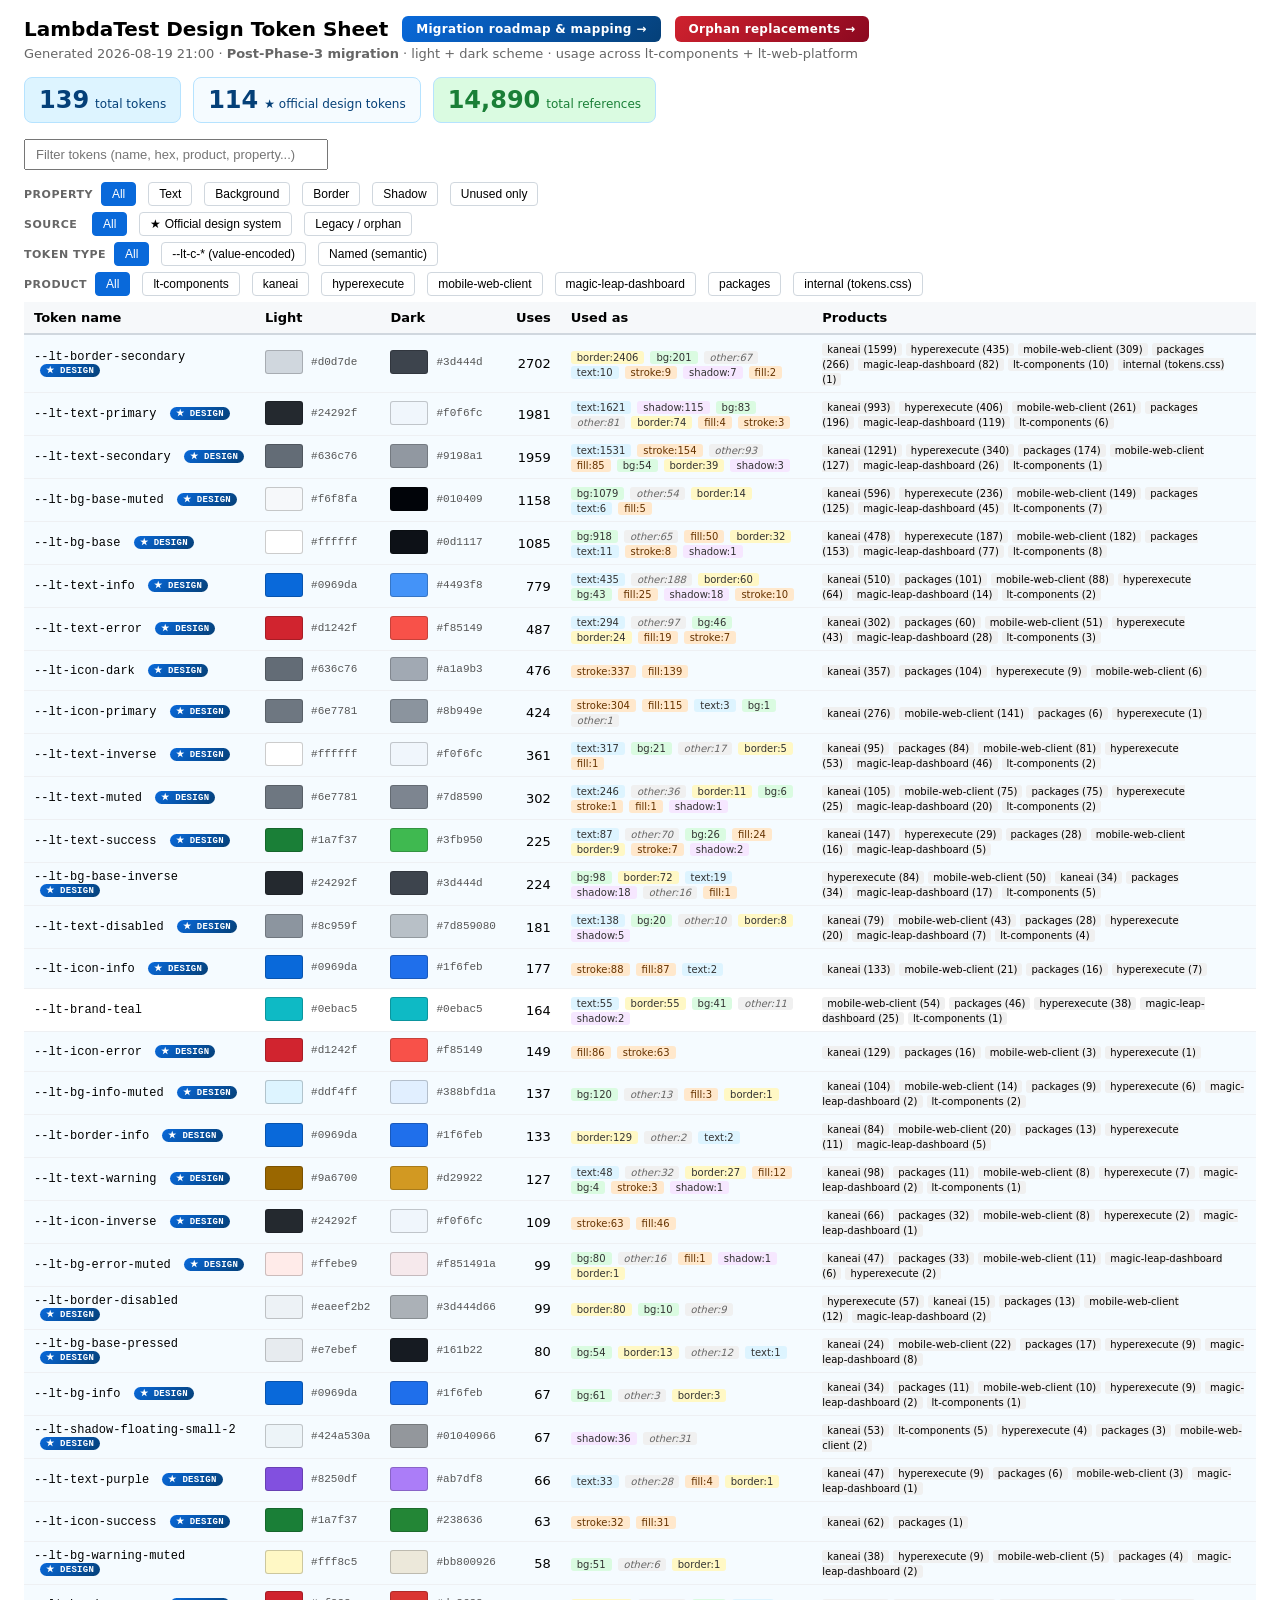
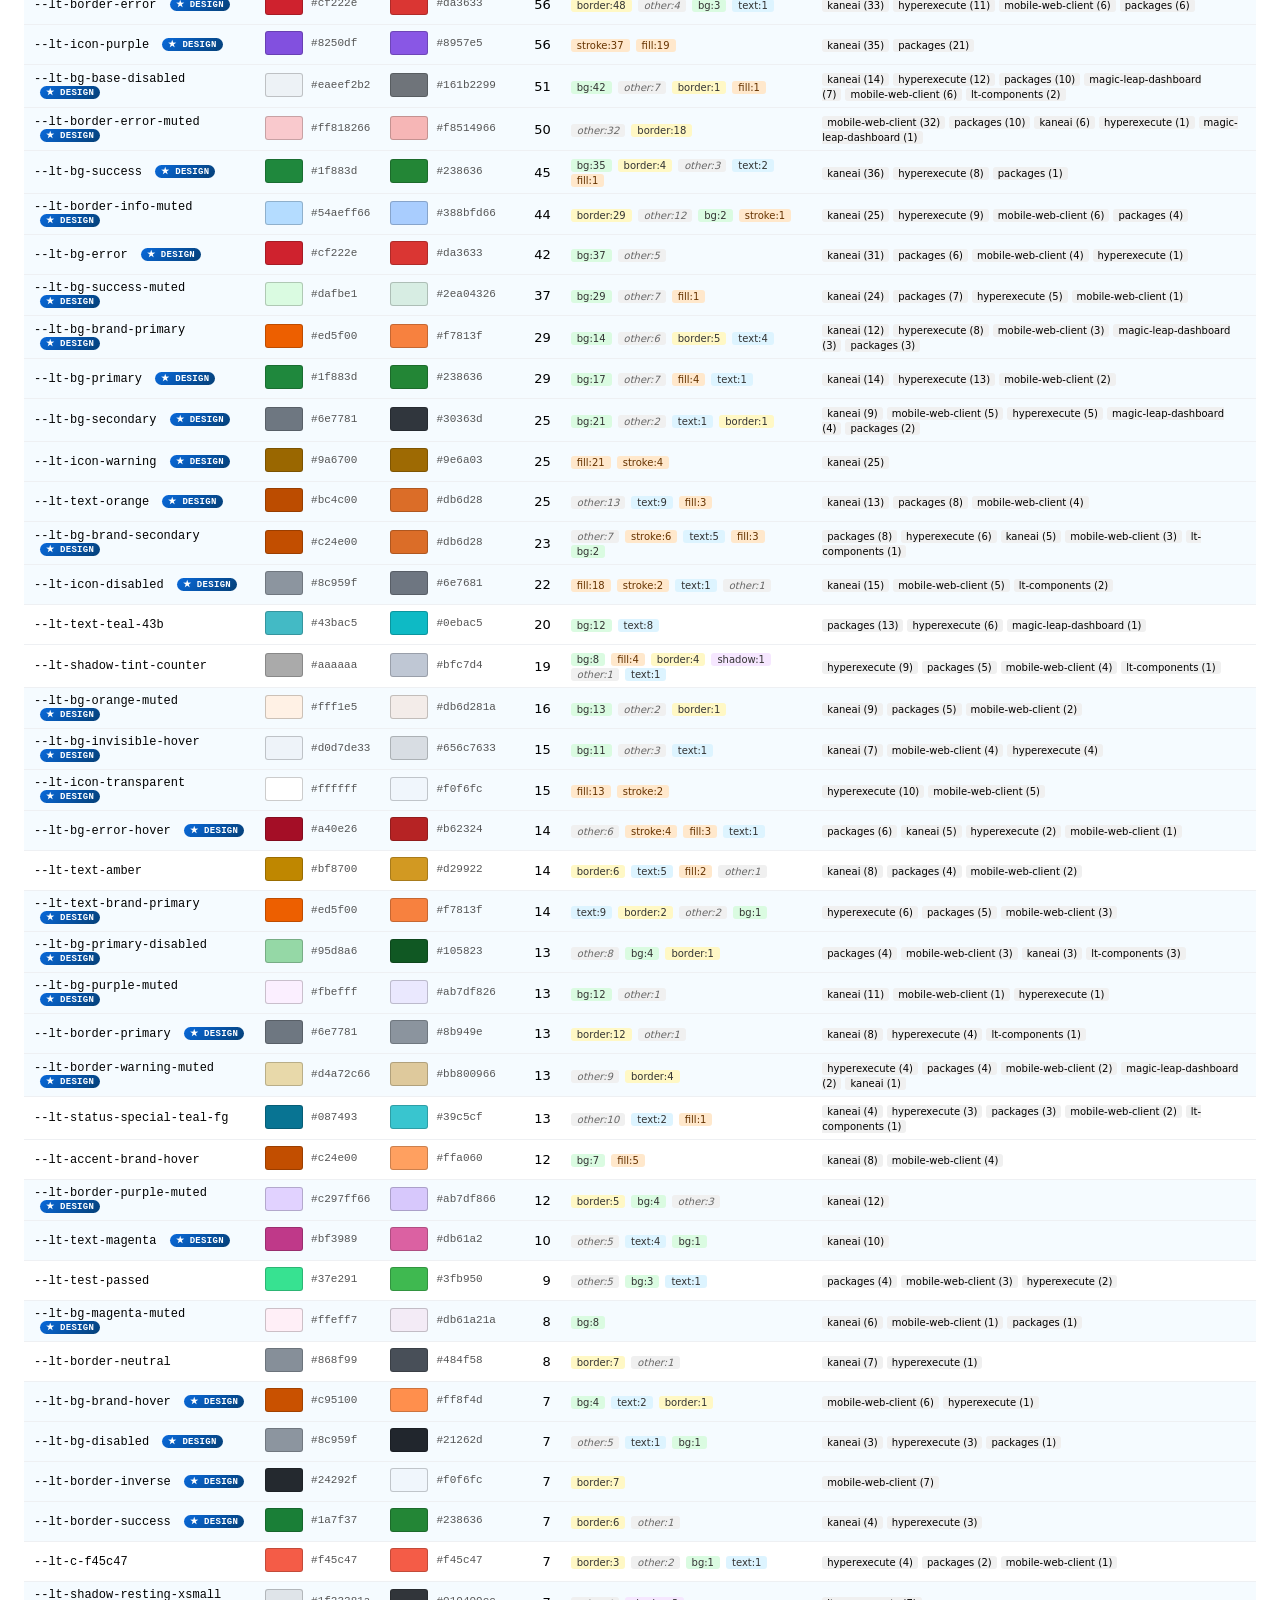
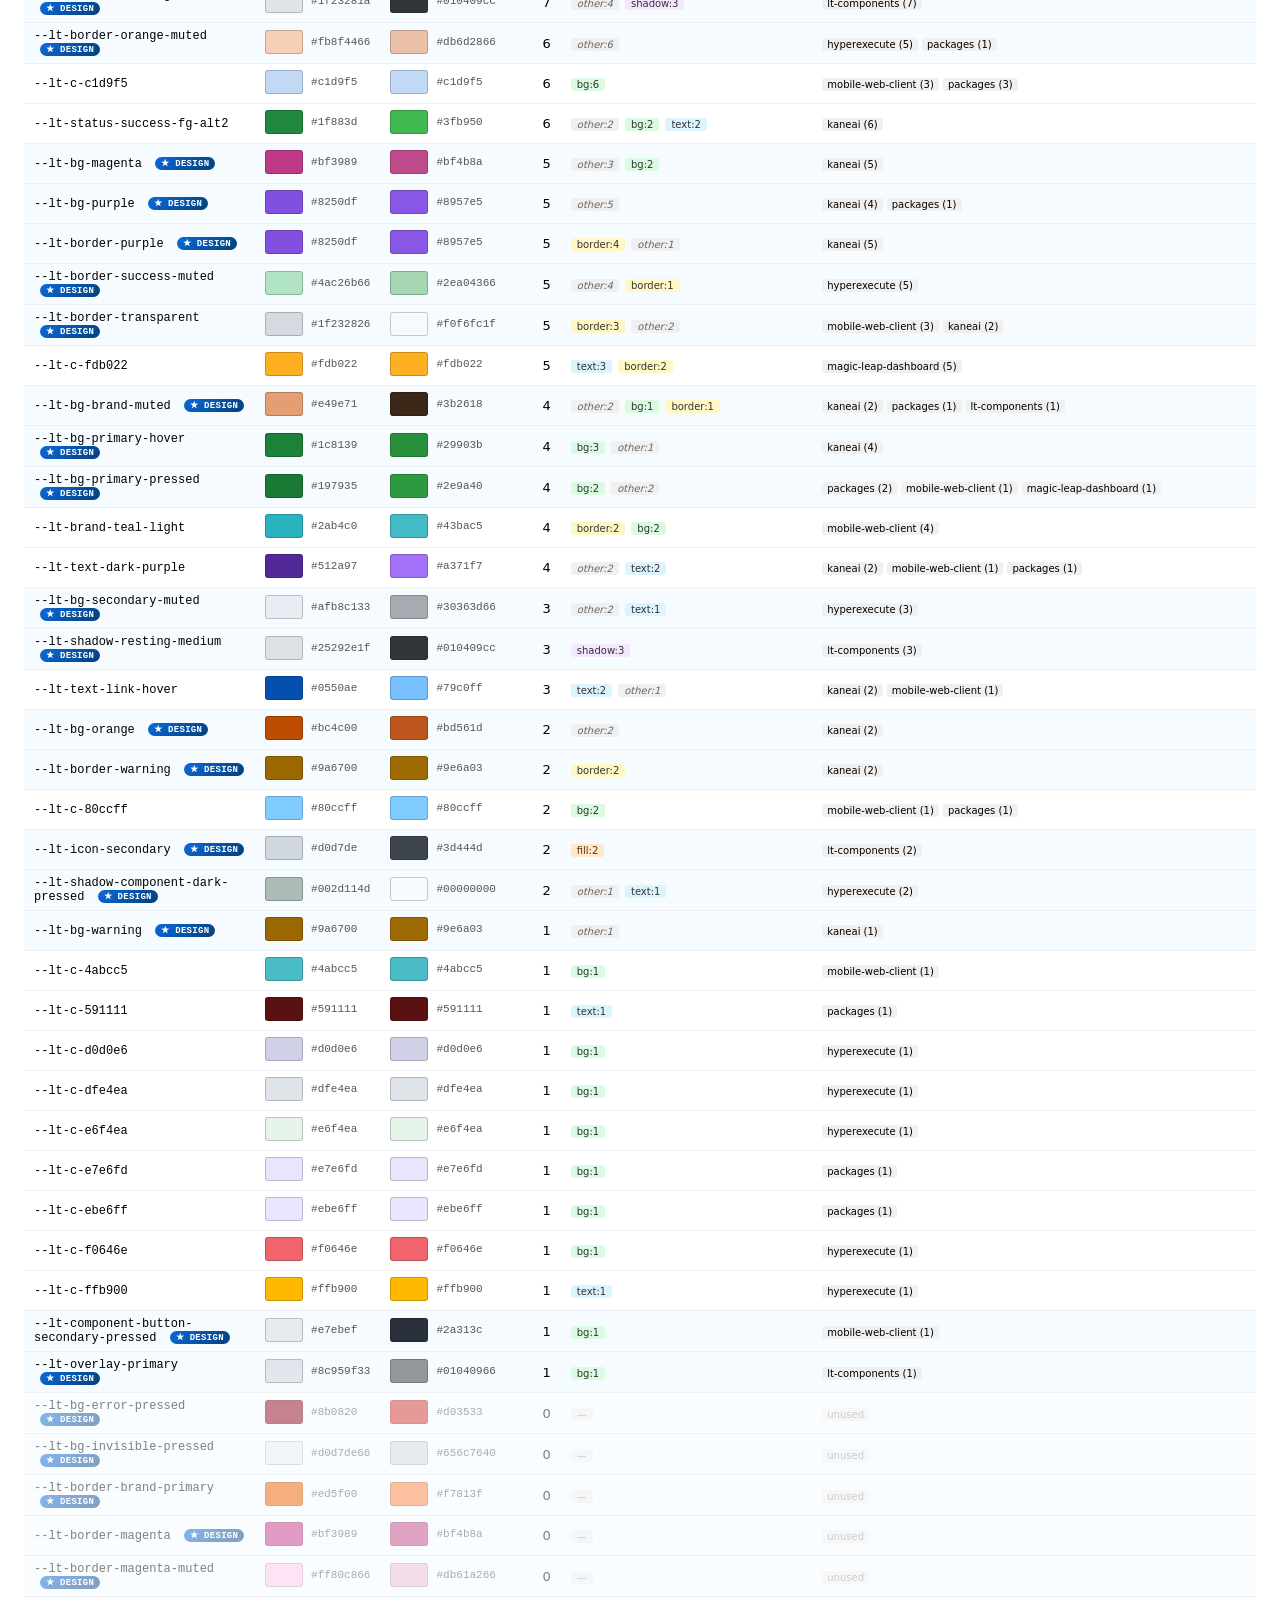
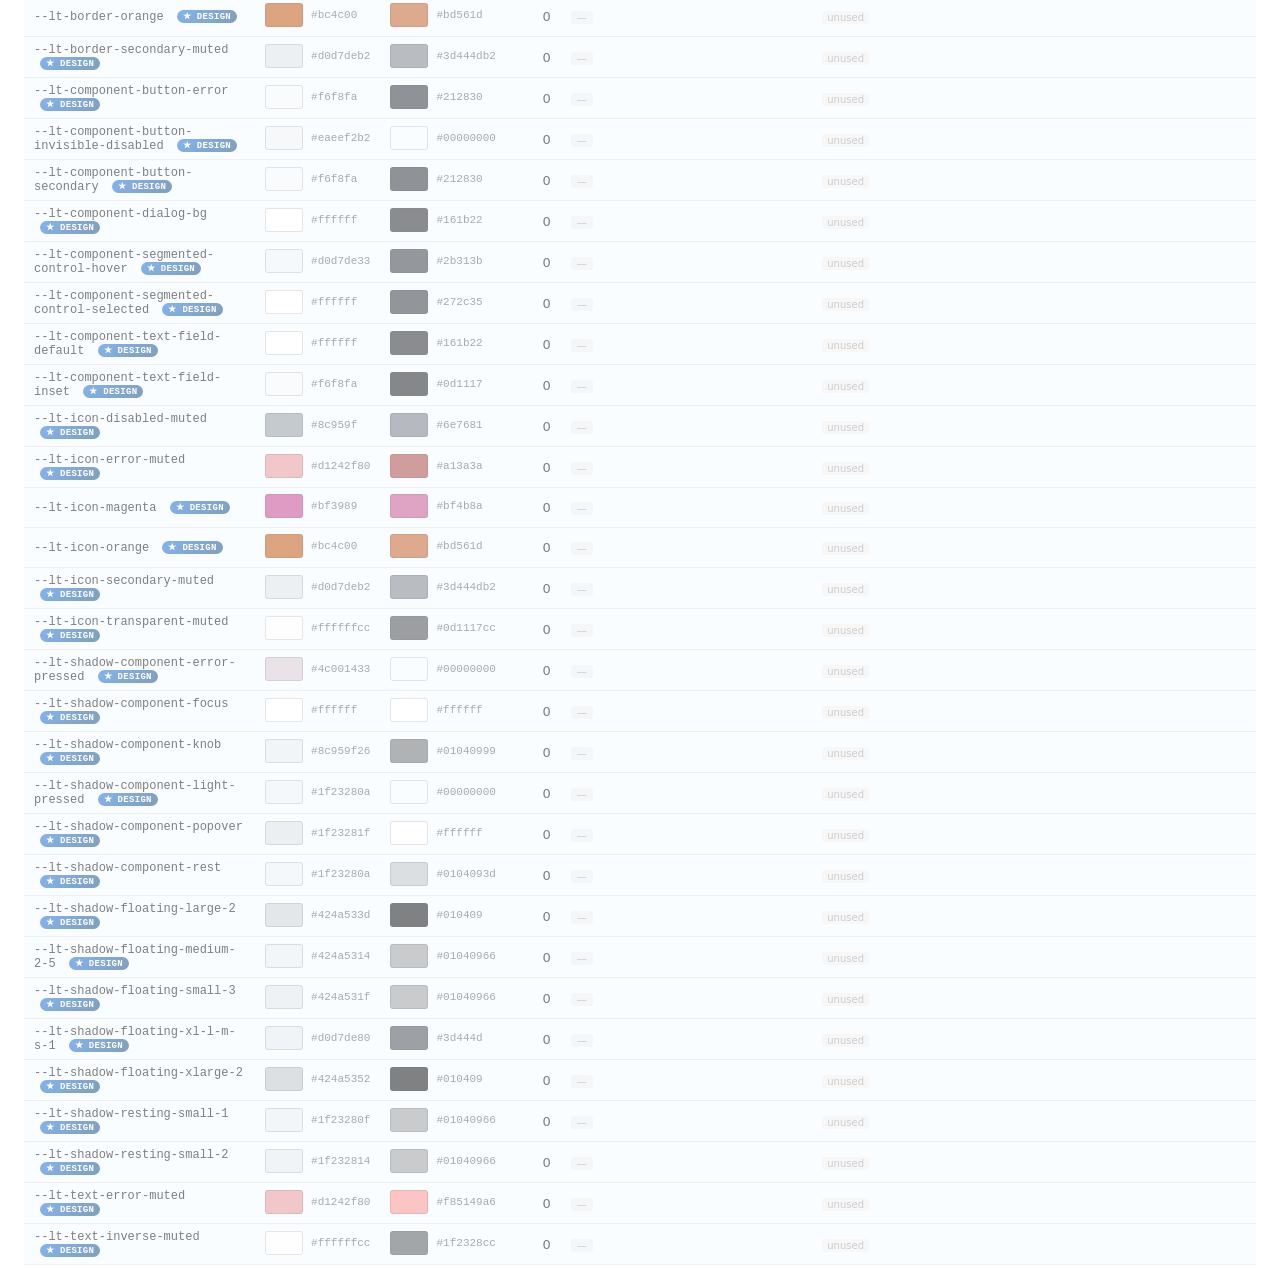
==== commit 52e1d13a: "Refresh dashboards: 10 Group-3 orphans mapped to DS tokens lt-web-platform 2e86d10f2 + lt-components" ====
--- a/index.html
+++ b/index.html
@@ -47,11 +47,11 @@
   <a href="mapping.html" style="font-size:12px; font-weight:600; padding:6px 14px; border-radius:6px; background:linear-gradient(135deg,#0969da,#054078); color:white; text-decoration:none; letter-spacing:0.3px;">Migration roadmap &amp; mapping →</a>
   <a href="mapped.html" style="font-size:12px; font-weight:600; padding:6px 14px; border-radius:6px; background:linear-gradient(135deg,#cf222e,#8b0820); color:white; text-decoration:none; letter-spacing:0.3px;">Orphan replacements →</a>
 </h1>
-<div class="meta">Generated 2026-08-19 20:45 &middot; <strong>Post-Phase-3 migration</strong> &middot; light + dark scheme &middot; usage across lt-components + lt-web-platform</div>
+<div class="meta">Generated 2026-08-19 21:00 &middot; <strong>Post-Phase-3 migration</strong> &middot; light + dark scheme &middot; usage across lt-components + lt-web-platform</div>
 <div class="stats">
-  <span class="stat-pill total"><span class="num" id="total-count">149</span><span>total tokens</span></span>
+  <span class="stat-pill total"><span class="num" id="total-count">139</span><span>total tokens</span></span>
   <span class="stat-pill total" style="background:#f5fbff;color:#054078;border:1px solid #b6e3ff"><span class="num">114</span><span>★ official design tokens</span></span>
-  <span class="stat-pill total" style="background:#dafbe1;color:#1a7f37"><span class="num">14,891</span><span>total references</span></span>
+  <span class="stat-pill total" style="background:#dafbe1;color:#1a7f37"><span class="num">14,890</span><span>total references</span></span>
 </div>
 <div class="controls">
   <input type="text" id="filter" placeholder="Filter tokens (name, hex, product, property...)">
@@ -109,20 +109,20 @@
 <td class=count>2702</td>
 <td class=props><span class='border'>border:2406</span><span class='bg'>bg:201</span><span class='other'>other:67</span><span class='text'>text:10</span><span class='stroke'>stroke:9</span><span class='shadow'>shadow:7</span><span class='fill'>fill:2</span></td>
 <td class=products><span>kaneai (1599)</span><span>hyperexecute (435)</span><span>mobile-web-client (309)</span><span>packages (266)</span><span>magic-leap-dashboard (82)</span><span>lt-components (10)</span><span>internal (tokens.css) (1)</span></td></tr>
-<tr class="design-token" data-name="--lt-text-primary" data-prop="text" data-count="1972" data-products="mobile-web-client|kaneai|hyperexecute|magic-leap-dashboard|packages|lt-components" data-source="design">
+<tr class="design-token" data-name="--lt-text-primary" data-prop="text" data-count="1981" data-products="mobile-web-client|kaneai|hyperexecute|magic-leap-dashboard|packages|lt-components" data-source="design">
 <td><div class=name>--lt-text-primary <span class="design-badge" title="Official design system token">★ Design</span></div></td>
 <td><div class='hex-cell'><span class=swatch style='background:#24292f'></span><span class=hex>#24292f</span></div></td>
 <td><div class='hex-cell'><span class=swatch style='background:#f0f6fc'></span><span class=hex>#f0f6fc</span></div></td>
-<td class=count>1972</td>
-<td class=props><span class='text'>text:1621</span><span class='shadow'>shadow:115</span><span class='other'>other:81</span><span class='bg'>bg:74</span><span class='border'>border:74</span><span class='fill'>fill:4</span><span class='stroke'>stroke:3</span></td>
-<td class=products><span>kaneai (993)</span><span>hyperexecute (406)</span><span>mobile-web-client (252)</span><span>packages (196)</span><span>magic-leap-dashboard (119)</span><span>lt-components (6)</span></td></tr>
-<tr class="design-token" data-name="--lt-text-secondary" data-prop="text" data-count="1944" data-products="mobile-web-client|kaneai|hyperexecute|magic-leap-dashboard|packages|lt-components" data-source="design">
+<td class=count>1981</td>
+<td class=props><span class='text'>text:1621</span><span class='shadow'>shadow:115</span><span class='bg'>bg:83</span><span class='other'>other:81</span><span class='border'>border:74</span><span class='fill'>fill:4</span><span class='stroke'>stroke:3</span></td>
+<td class=products><span>kaneai (993)</span><span>hyperexecute (406)</span><span>mobile-web-client (261)</span><span>packages (196)</span><span>magic-leap-dashboard (119)</span><span>lt-components (6)</span></td></tr>
+<tr class="design-token" data-name="--lt-text-secondary" data-prop="text" data-count="1959" data-products="mobile-web-client|kaneai|hyperexecute|magic-leap-dashboard|packages|lt-components" data-source="design">
 <td><div class=name>--lt-text-secondary <span class="design-badge" title="Official design system token">★ Design</span></div></td>
 <td><div class='hex-cell'><span class=swatch style='background:#636c76'></span><span class=hex>#636c76</span></div></td>
 <td><div class='hex-cell'><span class=swatch style='background:#9198a1'></span><span class=hex>#9198a1</span></div></td>
-<td class=count>1944</td>
-<td class=props><span class='text'>text:1519</span><span class='stroke'>stroke:154</span><span class='other'>other:92</span><span class='fill'>fill:85</span><span class='bg'>bg:54</span><span class='border'>border:37</span><span class='shadow'>shadow:3</span></td>
-<td class=products><span>kaneai (1290)</span><span>hyperexecute (331)</span><span>packages (172)</span><span>mobile-web-client (124)</span><span>magic-leap-dashboard (26)</span><span>lt-components (1)</span></td></tr>
+<td class=count>1959</td>
+<td class=props><span class='text'>text:1531</span><span class='stroke'>stroke:154</span><span class='other'>other:93</span><span class='fill'>fill:85</span><span class='bg'>bg:54</span><span class='border'>border:39</span><span class='shadow'>shadow:3</span></td>
+<td class=products><span>kaneai (1291)</span><span>hyperexecute (340)</span><span>packages (174)</span><span>mobile-web-client (127)</span><span>magic-leap-dashboard (26)</span><span>lt-components (1)</span></td></tr>
 <tr class="design-token" data-name="--lt-bg-base-muted" data-prop="bg" data-count="1158" data-products="mobile-web-client|kaneai|hyperexecute|magic-leap-dashboard|packages|lt-components" data-source="design">
 <td><div class=name>--lt-bg-base-muted <span class="design-badge" title="Official design system token">★ Design</span></div></td>
 <td><div class='hex-cell'><span class=swatch style='background:#f6f8fa'></span><span class=hex>#f6f8fa</span></div></td>
@@ -137,13 +137,13 @@
 <td class=count>1085</td>
 <td class=props><span class='bg'>bg:918</span><span class='other'>other:65</span><span class='fill'>fill:50</span><span class='border'>border:32</span><span class='text'>text:11</span><span class='stroke'>stroke:8</span><span class='shadow'>shadow:1</span></td>
 <td class=products><span>kaneai (478)</span><span>hyperexecute (187)</span><span>mobile-web-client (182)</span><span>packages (153)</span><span>magic-leap-dashboard (77)</span><span>lt-components (8)</span></td></tr>
-<tr class="design-token" data-name="--lt-text-info" data-prop="text" data-count="776" data-products="mobile-web-client|kaneai|hyperexecute|magic-leap-dashboard|packages|lt-components" data-source="design">
+<tr class="design-token" data-name="--lt-text-info" data-prop="text" data-count="779" data-products="mobile-web-client|kaneai|hyperexecute|magic-leap-dashboard|packages|lt-components" data-source="design">
 <td><div class=name>--lt-text-info <span class="design-badge" title="Official design system token">★ Design</span></div></td>
 <td><div class='hex-cell'><span class=swatch style='background:#0969da'></span><span class=hex>#0969da</span></div></td>
 <td><div class='hex-cell'><span class=swatch style='background:#4493f8'></span><span class=hex>#4493f8</span></div></td>
-<td class=count>776</td>
-<td class=props><span class='text'>text:434</span><span class='other'>other:188</span><span class='border'>border:59</span><span class='bg'>bg:43</span><span class='fill'>fill:24</span><span class='shadow'>shadow:18</span><span class='stroke'>stroke:10</span></td>
-<td class=products><span>kaneai (509)</span><span>packages (99)</span><span>mobile-web-client (88)</span><span>hyperexecute (64)</span><span>magic-leap-dashboard (14)</span><span>lt-components (2)</span></td></tr>
+<td class=count>779</td>
+<td class=props><span class='text'>text:435</span><span class='other'>other:188</span><span class='border'>border:60</span><span class='bg'>bg:43</span><span class='fill'>fill:25</span><span class='shadow'>shadow:18</span><span class='stroke'>stroke:10</span></td>
+<td class=products><span>kaneai (510)</span><span>packages (101)</span><span>mobile-web-client (88)</span><span>hyperexecute (64)</span><span>magic-leap-dashboard (14)</span><span>lt-components (2)</span></td></tr>
 <tr class="design-token" data-name="--lt-text-error" data-prop="text" data-count="487" data-products="mobile-web-client|kaneai|hyperexecute|magic-leap-dashboard|packages|lt-components" data-source="design">
 <td><div class=name>--lt-text-error <span class="design-badge" title="Official design system token">★ Design</span></div></td>
 <td><div class='hex-cell'><span class=swatch style='background:#d1242f'></span><span class=hex>#d1242f</span></div></td>
@@ -522,13 +522,6 @@
 <td class=count>10</td>
 <td class=props><span class='other'>other:5</span><span class='text'>text:4</span><span class='bg'>bg:1</span></td>
 <td class=products><span>kaneai (10)</span></td></tr>
-<tr class="" data-name="--lt-c-121212" data-prop="bg" data-count="9" data-products="mobile-web-client" data-source="non-design">
-<td><div class=name>--lt-c-121212</div></td>
-<td><div class='hex-cell'><span class=swatch style='background:#121212'></span><span class=hex>#121212</span></div></td>
-<td><div class='hex-cell'><span class=swatch style='background:#121212'></span><span class=hex>#121212</span></div></td>
-<td class=count>9</td>
-<td class=props><span class='bg'>bg:9</span></td>
-<td class=products><span>mobile-web-client (9)</span></td></tr>
 <tr class="" data-name="--lt-test-passed" data-prop="other" data-count="9" data-products="mobile-web-client|hyperexecute|packages" data-source="non-design">
 <td><div class=name>--lt-test-passed</div></td>
 <td><div class='hex-cell'><span class=swatch style='background:#37e291'></span><span class=hex>#37e291</span></div></td>
@@ -550,20 +543,13 @@
 <td class=count>8</td>
 <td class=props><span class='border'>border:7</span><span class='other'>other:1</span></td>
 <td class=products><span>kaneai (7)</span><span>hyperexecute (1)</span></td></tr>
-<tr class="" data-name="--lt-c-585858" data-prop="text" data-count="8" data-products="mobile-web-client|hyperexecute" data-source="non-design">
-<td><div class=name>--lt-c-585858</div></td>
-<td><div class='hex-cell'><span class=swatch style='background:#585858'></span><span class=hex>#585858</span></div></td>
-<td><div class='hex-cell'><span class=swatch style='background:#585858'></span><span class=hex>#585858</span></div></td>
-<td class=count>8</td>
-<td class=props><span class='text'>text:7</span><span class='other'>other:1</span></td>
-<td class=products><span>hyperexecute (7)</span><span>mobile-web-client (1)</span></td></tr>
-<tr class="" data-name="--lt-orange-hover-bg" data-prop="bg" data-count="8" data-products="mobile-web-client|hyperexecute|lt-components" data-source="non-design">
-<td><div class=name>--lt-orange-hover-bg</div></td>
+<tr class="design-token" data-name="--lt-bg-brand-hover" data-prop="bg" data-count="7" data-products="mobile-web-client|hyperexecute" data-source="design">
+<td><div class=name>--lt-bg-brand-hover <span class="design-badge" title="Official design system token">★ Design</span></div></td>
 <td><div class='hex-cell'><span class=swatch style='background:#c95100'></span><span class=hex>#c95100</span></div></td>
-<td><div class='hex-cell'><span class=swatch style='background:#c95100'></span><span class=hex>#c95100</span></div></td>
-<td class=count>8</td>
-<td class=props><span class='bg'>bg:4</span><span class='text'>text:2</span><span class='border'>border:1</span><span class='other'>other:1</span></td>
-<td class=products><span>mobile-web-client (6)</span><span>hyperexecute (1)</span><span>lt-components (1)</span></td></tr>
+<td><div class='hex-cell'><span class=swatch style='background:#ff8f4d'></span><span class=hex>#ff8f4d</span></div></td>
+<td class=count>7</td>
+<td class=props><span class='bg'>bg:4</span><span class='text'>text:2</span><span class='border'>border:1</span></td>
+<td class=products><span>mobile-web-client (6)</span><span>hyperexecute (1)</span></td></tr>
 <tr class="design-token" data-name="--lt-bg-disabled" data-prop="other" data-count="7" data-products="kaneai|hyperexecute|packages" data-source="design">
 <td><div class=name>--lt-bg-disabled <span class="design-badge" title="Official design system token">★ Design</span></div></td>
 <td><div class='hex-cell'><span class=swatch style='background:#8c959f'></span><span class=hex>#8c959f</span></div></td>
@@ -704,13 +690,6 @@
 <td class=count>3</td>
 <td class=props><span class='other'>other:2</span><span class='text'>text:1</span></td>
 <td class=products><span>hyperexecute (3)</span></td></tr>
-<tr class="" data-name="--lt-c-2684ff" data-prop="fill" data-count="3" data-products="kaneai|packages" data-source="non-design">
-<td><div class=name>--lt-c-2684ff</div></td>
-<td><div class='hex-cell'><span class=swatch style='background:#2684ff'></span><span class=hex>#2684ff</span></div></td>
-<td><div class='hex-cell'><span class=swatch style='background:#2684ff'></span><span class=hex>#2684ff</span></div></td>
-<td class=count>3</td>
-<td class=props><span class='fill'>fill:1</span><span class='border'>border:1</span><span class='text'>text:1</span></td>
-<td class=products><span>packages (2)</span><span>kaneai (1)</span></td></tr>
 <tr class="design-token" data-name="--lt-shadow-resting-medium" data-prop="shadow" data-count="3" data-products="lt-components" data-source="design">
 <td><div class=name>--lt-shadow-resting-medium <span class="design-badge" title="Official design system token">★ Design</span></div></td>
 <td><div class='hex-cell'><span class=swatch style='background:#25292e1f'></span><span class=hex>#25292e1f</span></div></td>
@@ -746,13 +725,6 @@
 <td class=count>2</td>
 <td class=props><span class='bg'>bg:2</span></td>
 <td class=products><span>mobile-web-client (1)</span><span>packages (1)</span></td></tr>
-<tr class="" data-name="--lt-c-cfcfcf" data-prop="text" data-count="2" data-products="kaneai|packages" data-source="non-design">
-<td><div class=name>--lt-c-cfcfcf</div></td>
-<td><div class='hex-cell'><span class=swatch style='background:#cfcfcf'></span><span class=hex>#cfcfcf</span></div></td>
-<td><div class='hex-cell'><span class=swatch style='background:#cfcfcf'></span><span class=hex>#cfcfcf</span></div></td>
-<td class=count>2</td>
-<td class=props><span class='text'>text:1</span><span class='border'>border:1</span></td>
-<td class=products><span>kaneai (1)</span><span>packages (1)</span></td></tr>
 <tr class="design-token" data-name="--lt-icon-secondary" data-prop="fill" data-count="2" data-products="lt-components" data-source="design">
 <td><div class=name>--lt-icon-secondary <span class="design-badge" title="Official design system token">★ Design</span></div></td>
 <td><div class='hex-cell'><span class=swatch style='background:#d0d7de'></span><span class=hex>#d0d7de</span></div></td>
@@ -774,13 +746,6 @@
 <td class=count>1</td>
 <td class=props><span class='other'>other:1</span></td>
 <td class=products><span>kaneai (1)</span></td></tr>
-<tr class="" data-name="--lt-c-475467" data-prop="text" data-count="1" data-products="mobile-web-client" data-source="non-design">
-<td><div class=name>--lt-c-475467</div></td>
-<td><div class='hex-cell'><span class=swatch style='background:#475467'></span><span class=hex>#475467</span></div></td>
-<td><div class='hex-cell'><span class=swatch style='background:#475467'></span><span class=hex>#475467</span></div></td>
-<td class=count>1</td>
-<td class=props><span class='text'>text:1</span></td>
-<td class=products><span>mobile-web-client (1)</span></td></tr>
 <tr class="" data-name="--lt-c-4abcc5" data-prop="bg" data-count="1" data-products="mobile-web-client" data-source="non-design">
 <td><div class=name>--lt-c-4abcc5</div></td>
 <td><div class='hex-cell'><span class=swatch style='background:#4abcc5'></span><span class=hex>#4abcc5</span></div></td>
@@ -792,27 +757,6 @@
 <td><div class=name>--lt-c-591111</div></td>
 <td><div class='hex-cell'><span class=swatch style='background:#591111'></span><span class=hex>#591111</span></div></td>
 <td><div class='hex-cell'><span class=swatch style='background:#591111'></span><span class=hex>#591111</span></div></td>
-<td class=count>1</td>
-<td class=props><span class='text'>text:1</span></td>
-<td class=products><span>packages (1)</span></td></tr>
-<tr class="" data-name="--lt-c-a5a5a5" data-prop="text" data-count="1" data-products="hyperexecute" data-source="non-design">
-<td><div class=name>--lt-c-a5a5a5</div></td>
-<td><div class='hex-cell'><span class=swatch style='background:#a5a5a5'></span><span class=hex>#a5a5a5</span></div></td>
-<td><div class='hex-cell'><span class=swatch style='background:#a5a5a5'></span><span class=hex>#a5a5a5</span></div></td>
-<td class=count>1</td>
-<td class=props><span class='text'>text:1</span></td>
-<td class=products><span>hyperexecute (1)</span></td></tr>
-<tr class="" data-name="--lt-c-b1b1b1" data-prop="text" data-count="1" data-products="hyperexecute" data-source="non-design">
-<td><div class=name>--lt-c-b1b1b1</div></td>
-<td><div class='hex-cell'><span class=swatch style='background:#b1b1b1'></span><span class=hex>#b1b1b1</span></div></td>
-<td><div class='hex-cell'><span class=swatch style='background:#b1b1b1'></span><span class=hex>#b1b1b1</span></div></td>
-<td class=count>1</td>
-<td class=props><span class='text'>text:1</span></td>
-<td class=products><span>hyperexecute (1)</span></td></tr>
-<tr class="" data-name="--lt-c-c7c7c7" data-prop="text" data-count="1" data-products="packages" data-source="non-design">
-<td><div class=name>--lt-c-c7c7c7</div></td>
-<td><div class='hex-cell'><span class=swatch style='background:#c7c7c7'></span><span class=hex>#c7c7c7</span></div></td>
-<td><div class='hex-cell'><span class=swatch style='background:#c7c7c7'></span><span class=hex>#c7c7c7</span></div></td>
 <td class=count>1</td>
 <td class=props><span class='text'>text:1</span></td>
 <td class=products><span>packages (1)</span></td></tr>
@@ -879,20 +823,6 @@
 <td class=count>1</td>
 <td class=props><span class='bg'>bg:1</span></td>
 <td class=products><span>lt-components (1)</span></td></tr>
-<tr class="" data-name="--lt-primer-fg-muted" data-prop="border" data-count="1" data-products="mobile-web-client" data-source="non-design">
-<td><div class=name>--lt-primer-fg-muted</div></td>
-<td><div class='hex-cell'><span class=swatch style='background:#b1bac4'></span><span class=hex>#b1bac4</span></div></td>
-<td><div class='hex-cell'><span class=swatch style='background:#b1bac4'></span><span class=hex>#b1bac4</span></div></td>
-<td class=count>1</td>
-<td class=props><span class='border'>border:1</span></td>
-<td class=products><span>mobile-web-client (1)</span></td></tr>
-<tr class="row-unused design-token" data-name="--lt-bg-brand-hover" data-prop="" data-count="0" data-products="" data-source="design">
-<td><div class=name>--lt-bg-brand-hover <span class="design-badge" title="Official design system token">★ Design</span></div></td>
-<td><div class='hex-cell'><span class=swatch style='background:#c95100'></span><span class=hex>#c95100</span></div></td>
-<td><div class='hex-cell'><span class=swatch style='background:#ff8f4d'></span><span class=hex>#ff8f4d</span></div></td>
-<td class=count>0</td>
-<td class=props><span style="color:#999">—</span></td>
-<td class=products><span style="color:#999">unused</span></td></tr>
 <tr class="row-unused design-token" data-name="--lt-bg-error-pressed" data-prop="" data-count="0" data-products="" data-source="design">
 <td><div class=name>--lt-bg-error-pressed <span class="design-badge" title="Official design system token">★ Design</span></div></td>
 <td><div class='hex-cell'><span class=swatch style='background:#8b0820'></span><span class=hex>#8b0820</span></div></td>
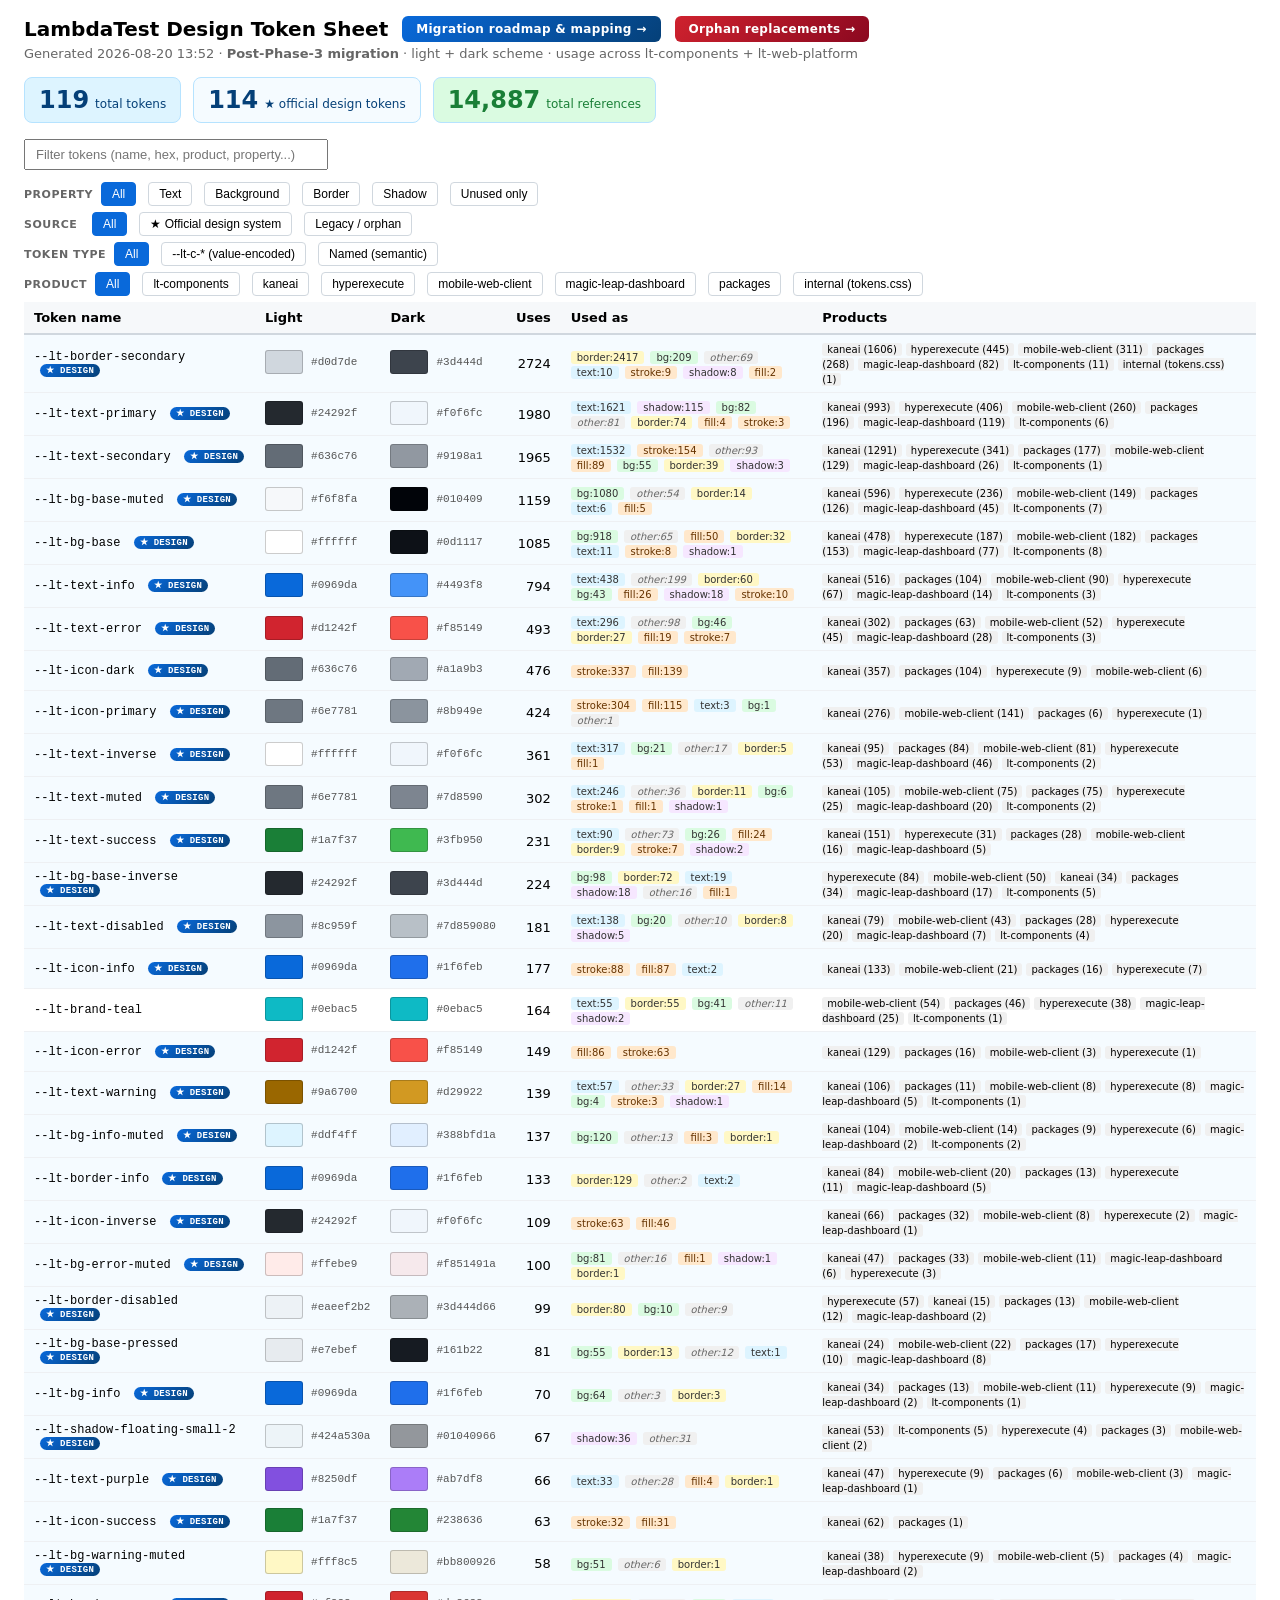
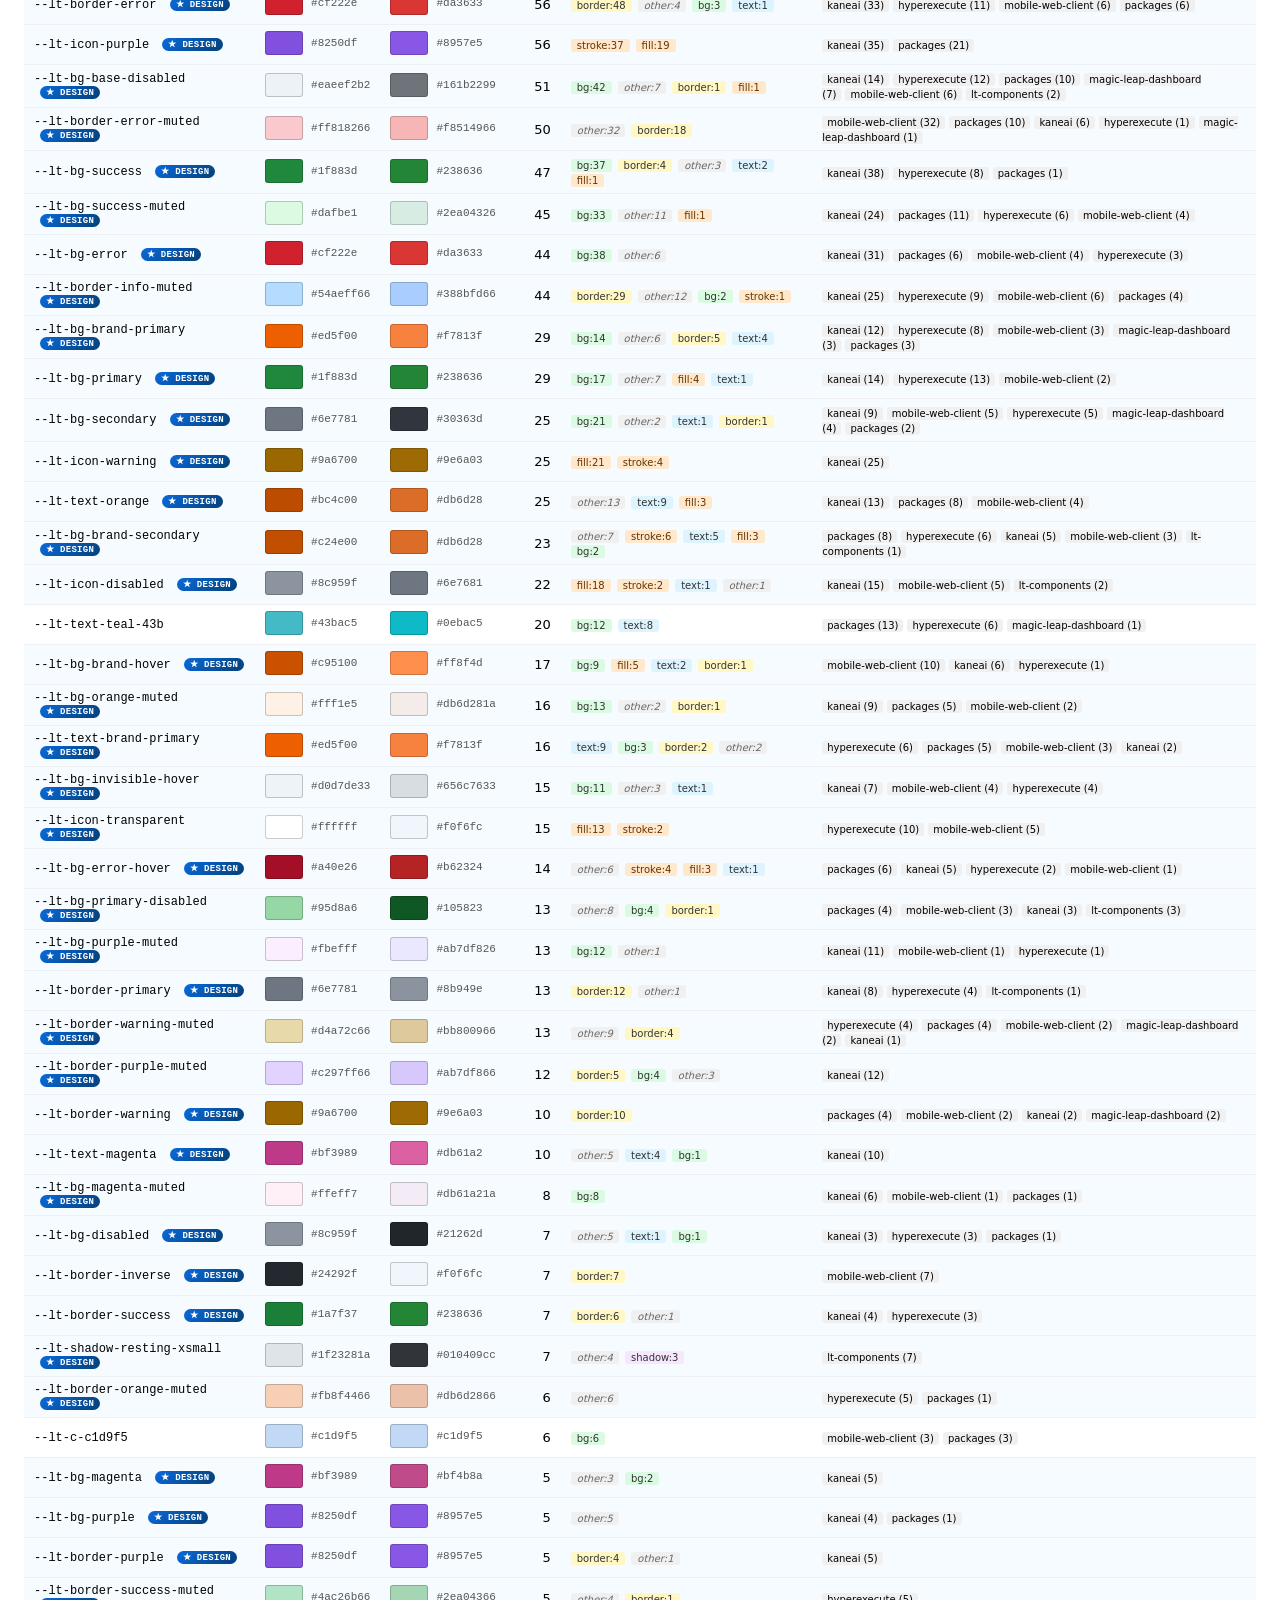
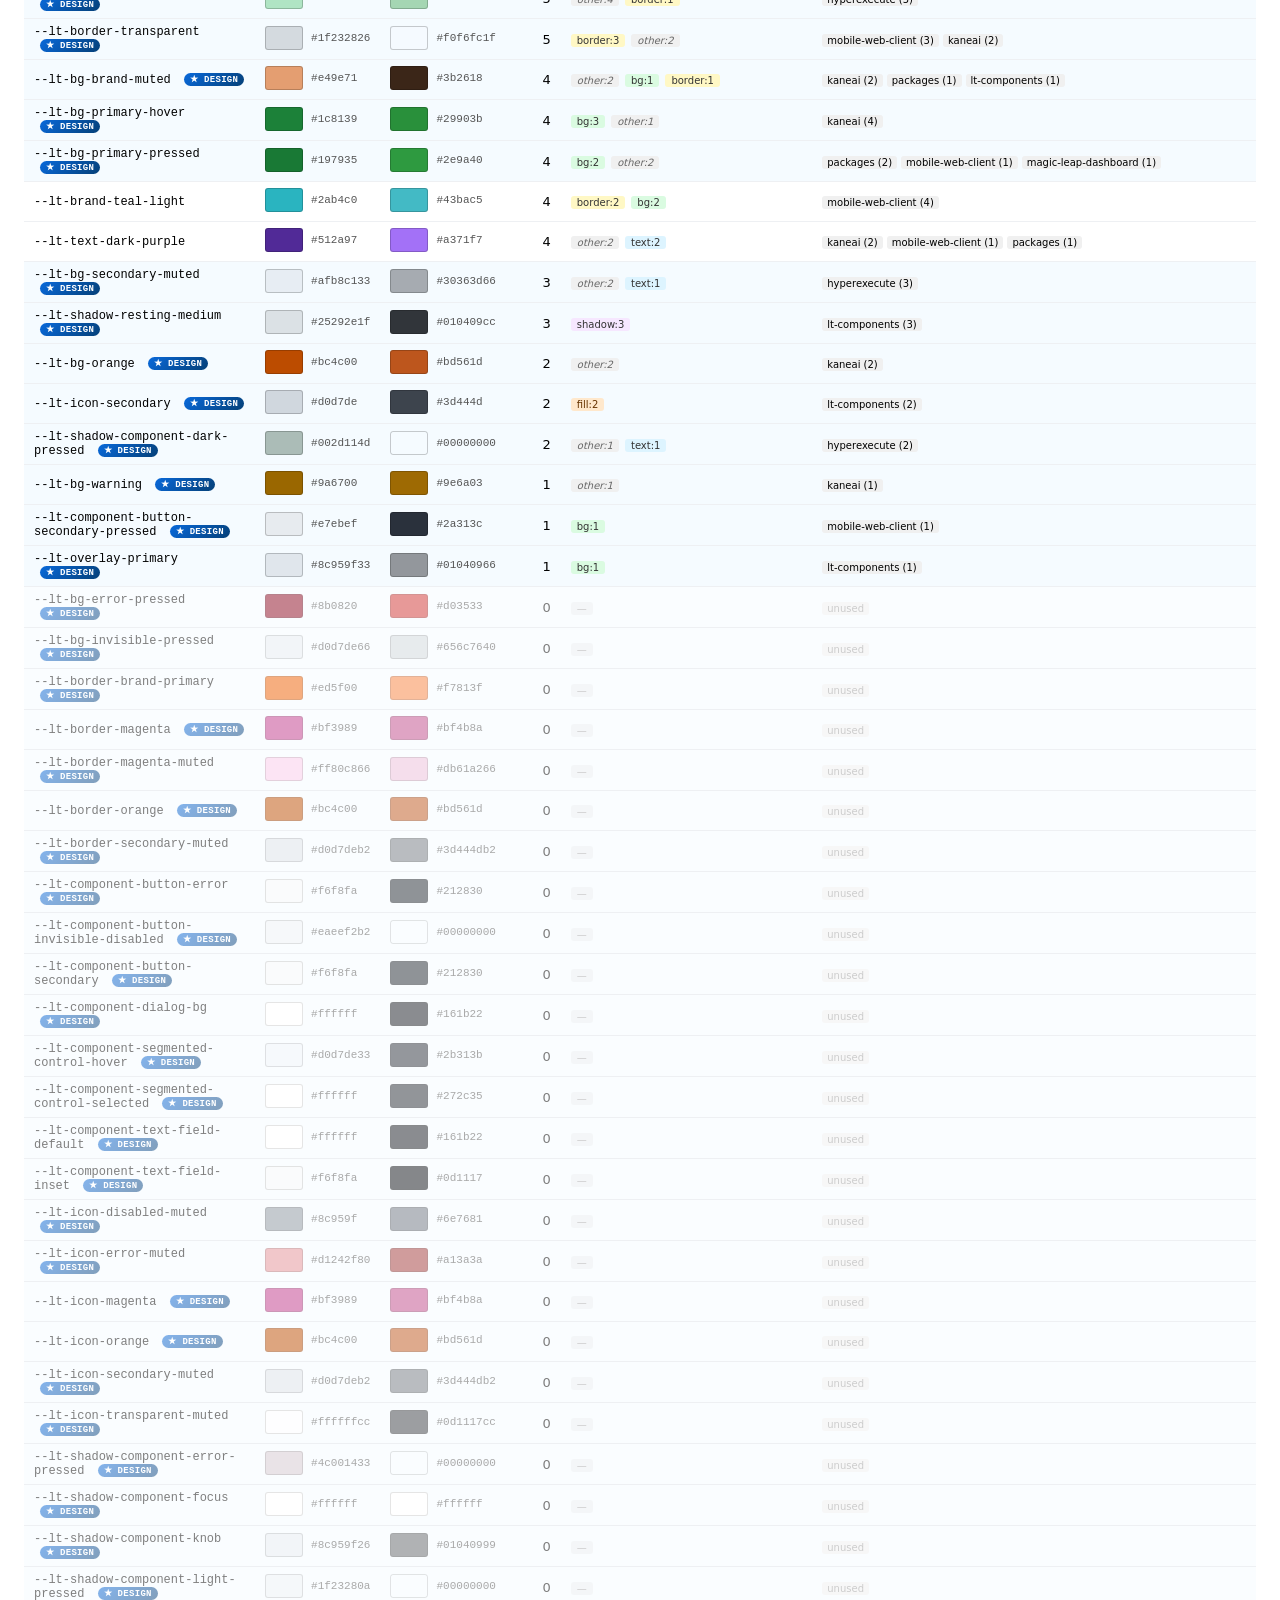
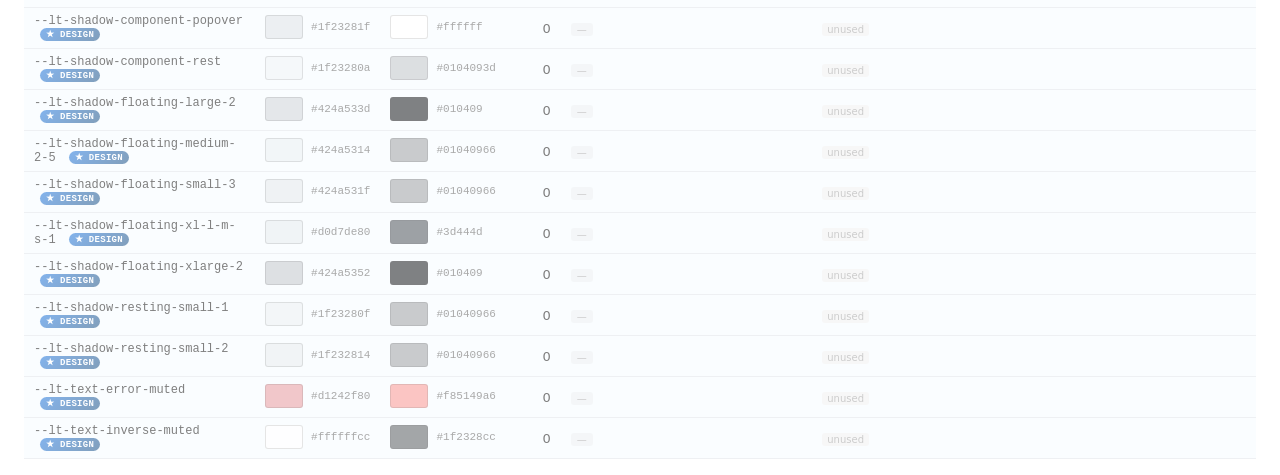
==== commit d5ee3860: "Refresh dashboards: 20-token audit batch mapped to DS tokens lt-web-platform c3293c36e + lt-componen" ====
--- a/index.html
+++ b/index.html
@@ -47,11 +47,11 @@
   <a href="mapping.html" style="font-size:12px; font-weight:600; padding:6px 14px; border-radius:6px; background:linear-gradient(135deg,#0969da,#054078); color:white; text-decoration:none; letter-spacing:0.3px;">Migration roadmap &amp; mapping →</a>
   <a href="mapped.html" style="font-size:12px; font-weight:600; padding:6px 14px; border-radius:6px; background:linear-gradient(135deg,#cf222e,#8b0820); color:white; text-decoration:none; letter-spacing:0.3px;">Orphan replacements →</a>
 </h1>
-<div class="meta">Generated 2026-08-19 21:00 &middot; <strong>Post-Phase-3 migration</strong> &middot; light + dark scheme &middot; usage across lt-components + lt-web-platform</div>
+<div class="meta">Generated 2026-08-20 13:52 &middot; <strong>Post-Phase-3 migration</strong> &middot; light + dark scheme &middot; usage across lt-components + lt-web-platform</div>
 <div class="stats">
-  <span class="stat-pill total"><span class="num" id="total-count">139</span><span>total tokens</span></span>
+  <span class="stat-pill total"><span class="num" id="total-count">119</span><span>total tokens</span></span>
   <span class="stat-pill total" style="background:#f5fbff;color:#054078;border:1px solid #b6e3ff"><span class="num">114</span><span>★ official design tokens</span></span>
-  <span class="stat-pill total" style="background:#dafbe1;color:#1a7f37"><span class="num">14,890</span><span>total references</span></span>
+  <span class="stat-pill total" style="background:#dafbe1;color:#1a7f37"><span class="num">14,887</span><span>total references</span></span>
 </div>
 <div class="controls">
   <input type="text" id="filter" placeholder="Filter tokens (name, hex, product, property...)">
@@ -102,34 +102,34 @@
   <th data-sort="props">Used as</th>
   <th data-sort="products">Products</th>
 </tr></thead><tbody>
-<tr class="design-token" data-name="--lt-border-secondary" data-prop="border" data-count="2702" data-products="mobile-web-client|kaneai|hyperexecute|magic-leap-dashboard|packages|internal|lt-components" data-source="design">
+<tr class="design-token" data-name="--lt-border-secondary" data-prop="border" data-count="2724" data-products="mobile-web-client|kaneai|hyperexecute|magic-leap-dashboard|packages|internal|lt-components" data-source="design">
 <td><div class=name>--lt-border-secondary <span class="design-badge" title="Official design system token">★ Design</span></div></td>
 <td><div class='hex-cell'><span class=swatch style='background:#d0d7de'></span><span class=hex>#d0d7de</span></div></td>
 <td><div class='hex-cell'><span class=swatch style='background:#3d444d'></span><span class=hex>#3d444d</span></div></td>
-<td class=count>2702</td>
-<td class=props><span class='border'>border:2406</span><span class='bg'>bg:201</span><span class='other'>other:67</span><span class='text'>text:10</span><span class='stroke'>stroke:9</span><span class='shadow'>shadow:7</span><span class='fill'>fill:2</span></td>
-<td class=products><span>kaneai (1599)</span><span>hyperexecute (435)</span><span>mobile-web-client (309)</span><span>packages (266)</span><span>magic-leap-dashboard (82)</span><span>lt-components (10)</span><span>internal (tokens.css) (1)</span></td></tr>
-<tr class="design-token" data-name="--lt-text-primary" data-prop="text" data-count="1981" data-products="mobile-web-client|kaneai|hyperexecute|magic-leap-dashboard|packages|lt-components" data-source="design">
+<td class=count>2724</td>
+<td class=props><span class='border'>border:2417</span><span class='bg'>bg:209</span><span class='other'>other:69</span><span class='text'>text:10</span><span class='stroke'>stroke:9</span><span class='shadow'>shadow:8</span><span class='fill'>fill:2</span></td>
+<td class=products><span>kaneai (1606)</span><span>hyperexecute (445)</span><span>mobile-web-client (311)</span><span>packages (268)</span><span>magic-leap-dashboard (82)</span><span>lt-components (11)</span><span>internal (tokens.css) (1)</span></td></tr>
+<tr class="design-token" data-name="--lt-text-primary" data-prop="text" data-count="1980" data-products="mobile-web-client|kaneai|hyperexecute|magic-leap-dashboard|packages|lt-components" data-source="design">
 <td><div class=name>--lt-text-primary <span class="design-badge" title="Official design system token">★ Design</span></div></td>
 <td><div class='hex-cell'><span class=swatch style='background:#24292f'></span><span class=hex>#24292f</span></div></td>
 <td><div class='hex-cell'><span class=swatch style='background:#f0f6fc'></span><span class=hex>#f0f6fc</span></div></td>
-<td class=count>1981</td>
-<td class=props><span class='text'>text:1621</span><span class='shadow'>shadow:115</span><span class='bg'>bg:83</span><span class='other'>other:81</span><span class='border'>border:74</span><span class='fill'>fill:4</span><span class='stroke'>stroke:3</span></td>
-<td class=products><span>kaneai (993)</span><span>hyperexecute (406)</span><span>mobile-web-client (261)</span><span>packages (196)</span><span>magic-leap-dashboard (119)</span><span>lt-components (6)</span></td></tr>
-<tr class="design-token" data-name="--lt-text-secondary" data-prop="text" data-count="1959" data-products="mobile-web-client|kaneai|hyperexecute|magic-leap-dashboard|packages|lt-components" data-source="design">
+<td class=count>1980</td>
+<td class=props><span class='text'>text:1621</span><span class='shadow'>shadow:115</span><span class='bg'>bg:82</span><span class='other'>other:81</span><span class='border'>border:74</span><span class='fill'>fill:4</span><span class='stroke'>stroke:3</span></td>
+<td class=products><span>kaneai (993)</span><span>hyperexecute (406)</span><span>mobile-web-client (260)</span><span>packages (196)</span><span>magic-leap-dashboard (119)</span><span>lt-components (6)</span></td></tr>
+<tr class="design-token" data-name="--lt-text-secondary" data-prop="text" data-count="1965" data-products="mobile-web-client|kaneai|hyperexecute|magic-leap-dashboard|packages|lt-components" data-source="design">
 <td><div class=name>--lt-text-secondary <span class="design-badge" title="Official design system token">★ Design</span></div></td>
 <td><div class='hex-cell'><span class=swatch style='background:#636c76'></span><span class=hex>#636c76</span></div></td>
 <td><div class='hex-cell'><span class=swatch style='background:#9198a1'></span><span class=hex>#9198a1</span></div></td>
-<td class=count>1959</td>
-<td class=props><span class='text'>text:1531</span><span class='stroke'>stroke:154</span><span class='other'>other:93</span><span class='fill'>fill:85</span><span class='bg'>bg:54</span><span class='border'>border:39</span><span class='shadow'>shadow:3</span></td>
-<td class=products><span>kaneai (1291)</span><span>hyperexecute (340)</span><span>packages (174)</span><span>mobile-web-client (127)</span><span>magic-leap-dashboard (26)</span><span>lt-components (1)</span></td></tr>
-<tr class="design-token" data-name="--lt-bg-base-muted" data-prop="bg" data-count="1158" data-products="mobile-web-client|kaneai|hyperexecute|magic-leap-dashboard|packages|lt-components" data-source="design">
+<td class=count>1965</td>
+<td class=props><span class='text'>text:1532</span><span class='stroke'>stroke:154</span><span class='other'>other:93</span><span class='fill'>fill:89</span><span class='bg'>bg:55</span><span class='border'>border:39</span><span class='shadow'>shadow:3</span></td>
+<td class=products><span>kaneai (1291)</span><span>hyperexecute (341)</span><span>packages (177)</span><span>mobile-web-client (129)</span><span>magic-leap-dashboard (26)</span><span>lt-components (1)</span></td></tr>
+<tr class="design-token" data-name="--lt-bg-base-muted" data-prop="bg" data-count="1159" data-products="mobile-web-client|kaneai|hyperexecute|magic-leap-dashboard|packages|lt-components" data-source="design">
 <td><div class=name>--lt-bg-base-muted <span class="design-badge" title="Official design system token">★ Design</span></div></td>
 <td><div class='hex-cell'><span class=swatch style='background:#f6f8fa'></span><span class=hex>#f6f8fa</span></div></td>
 <td><div class='hex-cell'><span class=swatch style='background:#010409'></span><span class=hex>#010409</span></div></td>
-<td class=count>1158</td>
-<td class=props><span class='bg'>bg:1079</span><span class='other'>other:54</span><span class='border'>border:14</span><span class='text'>text:6</span><span class='fill'>fill:5</span></td>
-<td class=products><span>kaneai (596)</span><span>hyperexecute (236)</span><span>mobile-web-client (149)</span><span>packages (125)</span><span>magic-leap-dashboard (45)</span><span>lt-components (7)</span></td></tr>
+<td class=count>1159</td>
+<td class=props><span class='bg'>bg:1080</span><span class='other'>other:54</span><span class='border'>border:14</span><span class='text'>text:6</span><span class='fill'>fill:5</span></td>
+<td class=products><span>kaneai (596)</span><span>hyperexecute (236)</span><span>mobile-web-client (149)</span><span>packages (126)</span><span>magic-leap-dashboard (45)</span><span>lt-components (7)</span></td></tr>
 <tr class="design-token" data-name="--lt-bg-base" data-prop="bg" data-count="1085" data-products="mobile-web-client|kaneai|hyperexecute|magic-leap-dashboard|packages|lt-components" data-source="design">
 <td><div class=name>--lt-bg-base <span class="design-badge" title="Official design system token">★ Design</span></div></td>
 <td><div class='hex-cell'><span class=swatch style='background:#ffffff'></span><span class=hex>#ffffff</span></div></td>
@@ -137,20 +137,20 @@
 <td class=count>1085</td>
 <td class=props><span class='bg'>bg:918</span><span class='other'>other:65</span><span class='fill'>fill:50</span><span class='border'>border:32</span><span class='text'>text:11</span><span class='stroke'>stroke:8</span><span class='shadow'>shadow:1</span></td>
 <td class=products><span>kaneai (478)</span><span>hyperexecute (187)</span><span>mobile-web-client (182)</span><span>packages (153)</span><span>magic-leap-dashboard (77)</span><span>lt-components (8)</span></td></tr>
-<tr class="design-token" data-name="--lt-text-info" data-prop="text" data-count="779" data-products="mobile-web-client|kaneai|hyperexecute|magic-leap-dashboard|packages|lt-components" data-source="design">
+<tr class="design-token" data-name="--lt-text-info" data-prop="text" data-count="794" data-products="mobile-web-client|kaneai|hyperexecute|magic-leap-dashboard|packages|lt-components" data-source="design">
 <td><div class=name>--lt-text-info <span class="design-badge" title="Official design system token">★ Design</span></div></td>
 <td><div class='hex-cell'><span class=swatch style='background:#0969da'></span><span class=hex>#0969da</span></div></td>
 <td><div class='hex-cell'><span class=swatch style='background:#4493f8'></span><span class=hex>#4493f8</span></div></td>
-<td class=count>779</td>
-<td class=props><span class='text'>text:435</span><span class='other'>other:188</span><span class='border'>border:60</span><span class='bg'>bg:43</span><span class='fill'>fill:25</span><span class='shadow'>shadow:18</span><span class='stroke'>stroke:10</span></td>
-<td class=products><span>kaneai (510)</span><span>packages (101)</span><span>mobile-web-client (88)</span><span>hyperexecute (64)</span><span>magic-leap-dashboard (14)</span><span>lt-components (2)</span></td></tr>
-<tr class="design-token" data-name="--lt-text-error" data-prop="text" data-count="487" data-products="mobile-web-client|kaneai|hyperexecute|magic-leap-dashboard|packages|lt-components" data-source="design">
+<td class=count>794</td>
+<td class=props><span class='text'>text:438</span><span class='other'>other:199</span><span class='border'>border:60</span><span class='bg'>bg:43</span><span class='fill'>fill:26</span><span class='shadow'>shadow:18</span><span class='stroke'>stroke:10</span></td>
+<td class=products><span>kaneai (516)</span><span>packages (104)</span><span>mobile-web-client (90)</span><span>hyperexecute (67)</span><span>magic-leap-dashboard (14)</span><span>lt-components (3)</span></td></tr>
+<tr class="design-token" data-name="--lt-text-error" data-prop="text" data-count="493" data-products="mobile-web-client|kaneai|hyperexecute|magic-leap-dashboard|packages|lt-components" data-source="design">
 <td><div class=name>--lt-text-error <span class="design-badge" title="Official design system token">★ Design</span></div></td>
 <td><div class='hex-cell'><span class=swatch style='background:#d1242f'></span><span class=hex>#d1242f</span></div></td>
 <td><div class='hex-cell'><span class=swatch style='background:#f85149'></span><span class=hex>#f85149</span></div></td>
-<td class=count>487</td>
-<td class=props><span class='text'>text:294</span><span class='other'>other:97</span><span class='bg'>bg:46</span><span class='border'>border:24</span><span class='fill'>fill:19</span><span class='stroke'>stroke:7</span></td>
-<td class=products><span>kaneai (302)</span><span>packages (60)</span><span>mobile-web-client (51)</span><span>hyperexecute (43)</span><span>magic-leap-dashboard (28)</span><span>lt-components (3)</span></td></tr>
+<td class=count>493</td>
+<td class=props><span class='text'>text:296</span><span class='other'>other:98</span><span class='bg'>bg:46</span><span class='border'>border:27</span><span class='fill'>fill:19</span><span class='stroke'>stroke:7</span></td>
+<td class=products><span>kaneai (302)</span><span>packages (63)</span><span>mobile-web-client (52)</span><span>hyperexecute (45)</span><span>magic-leap-dashboard (28)</span><span>lt-components (3)</span></td></tr>
 <tr class="design-token" data-name="--lt-icon-dark" data-prop="stroke" data-count="476" data-products="mobile-web-client|kaneai|hyperexecute|packages" data-source="design">
 <td><div class=name>--lt-icon-dark <span class="design-badge" title="Official design system token">★ Design</span></div></td>
 <td><div class='hex-cell'><span class=swatch style='background:#636c76'></span><span class=hex>#636c76</span></div></td>
@@ -179,13 +179,13 @@
 <td class=count>302</td>
 <td class=props><span class='text'>text:246</span><span class='other'>other:36</span><span class='border'>border:11</span><span class='bg'>bg:6</span><span class='stroke'>stroke:1</span><span class='fill'>fill:1</span><span class='shadow'>shadow:1</span></td>
 <td class=products><span>kaneai (105)</span><span>mobile-web-client (75)</span><span>packages (75)</span><span>hyperexecute (25)</span><span>magic-leap-dashboard (20)</span><span>lt-components (2)</span></td></tr>
-<tr class="design-token" data-name="--lt-text-success" data-prop="text" data-count="225" data-products="mobile-web-client|kaneai|hyperexecute|magic-leap-dashboard|packages" data-source="design">
+<tr class="design-token" data-name="--lt-text-success" data-prop="text" data-count="231" data-products="mobile-web-client|kaneai|hyperexecute|magic-leap-dashboard|packages" data-source="design">
 <td><div class=name>--lt-text-success <span class="design-badge" title="Official design system token">★ Design</span></div></td>
 <td><div class='hex-cell'><span class=swatch style='background:#1a7f37'></span><span class=hex>#1a7f37</span></div></td>
 <td><div class='hex-cell'><span class=swatch style='background:#3fb950'></span><span class=hex>#3fb950</span></div></td>
-<td class=count>225</td>
-<td class=props><span class='text'>text:87</span><span class='other'>other:70</span><span class='bg'>bg:26</span><span class='fill'>fill:24</span><span class='border'>border:9</span><span class='stroke'>stroke:7</span><span class='shadow'>shadow:2</span></td>
-<td class=products><span>kaneai (147)</span><span>hyperexecute (29)</span><span>packages (28)</span><span>mobile-web-client (16)</span><span>magic-leap-dashboard (5)</span></td></tr>
+<td class=count>231</td>
+<td class=props><span class='text'>text:90</span><span class='other'>other:73</span><span class='bg'>bg:26</span><span class='fill'>fill:24</span><span class='border'>border:9</span><span class='stroke'>stroke:7</span><span class='shadow'>shadow:2</span></td>
+<td class=products><span>kaneai (151)</span><span>hyperexecute (31)</span><span>packages (28)</span><span>mobile-web-client (16)</span><span>magic-leap-dashboard (5)</span></td></tr>
 <tr class="design-token" data-name="--lt-bg-base-inverse" data-prop="bg" data-count="224" data-products="mobile-web-client|kaneai|hyperexecute|magic-leap-dashboard|packages|lt-components" data-source="design">
 <td><div class=name>--lt-bg-base-inverse <span class="design-badge" title="Official design system token">★ Design</span></div></td>
 <td><div class='hex-cell'><span class=swatch style='background:#24292f'></span><span class=hex>#24292f</span></div></td>
@@ -221,6 +221,13 @@
 <td class=count>149</td>
 <td class=props><span class='fill'>fill:86</span><span class='stroke'>stroke:63</span></td>
 <td class=products><span>kaneai (129)</span><span>packages (16)</span><span>mobile-web-client (3)</span><span>hyperexecute (1)</span></td></tr>
+<tr class="design-token" data-name="--lt-text-warning" data-prop="text" data-count="139" data-products="mobile-web-client|kaneai|hyperexecute|magic-leap-dashboard|packages|lt-components" data-source="design">
+<td><div class=name>--lt-text-warning <span class="design-badge" title="Official design system token">★ Design</span></div></td>
+<td><div class='hex-cell'><span class=swatch style='background:#9a6700'></span><span class=hex>#9a6700</span></div></td>
+<td><div class='hex-cell'><span class=swatch style='background:#d29922'></span><span class=hex>#d29922</span></div></td>
+<td class=count>139</td>
+<td class=props><span class='text'>text:57</span><span class='other'>other:33</span><span class='border'>border:27</span><span class='fill'>fill:14</span><span class='bg'>bg:4</span><span class='stroke'>stroke:3</span><span class='shadow'>shadow:1</span></td>
+<td class=products><span>kaneai (106)</span><span>packages (11)</span><span>mobile-web-client (8)</span><span>hyperexecute (8)</span><span>magic-leap-dashboard (5)</span><span>lt-components (1)</span></td></tr>
 <tr class="design-token" data-name="--lt-bg-info-muted" data-prop="bg" data-count="137" data-products="mobile-web-client|kaneai|hyperexecute|magic-leap-dashboard|packages|lt-components" data-source="design">
 <td><div class=name>--lt-bg-info-muted <span class="design-badge" title="Official design system token">★ Design</span></div></td>
 <td><div class='hex-cell'><span class=swatch style='background:#ddf4ff'></span><span class=hex>#ddf4ff</span></div></td>
@@ -235,13 +242,6 @@
 <td class=count>133</td>
 <td class=props><span class='border'>border:129</span><span class='other'>other:2</span><span class='text'>text:2</span></td>
 <td class=products><span>kaneai (84)</span><span>mobile-web-client (20)</span><span>packages (13)</span><span>hyperexecute (11)</span><span>magic-leap-dashboard (5)</span></td></tr>
-<tr class="design-token" data-name="--lt-text-warning" data-prop="text" data-count="127" data-products="mobile-web-client|kaneai|hyperexecute|magic-leap-dashboard|packages|lt-components" data-source="design">
-<td><div class=name>--lt-text-warning <span class="design-badge" title="Official design system token">★ Design</span></div></td>
-<td><div class='hex-cell'><span class=swatch style='background:#9a6700'></span><span class=hex>#9a6700</span></div></td>
-<td><div class='hex-cell'><span class=swatch style='background:#d29922'></span><span class=hex>#d29922</span></div></td>
-<td class=count>127</td>
-<td class=props><span class='text'>text:48</span><span class='other'>other:32</span><span class='border'>border:27</span><span class='fill'>fill:12</span><span class='bg'>bg:4</span><span class='stroke'>stroke:3</span><span class='shadow'>shadow:1</span></td>
-<td class=products><span>kaneai (98)</span><span>packages (11)</span><span>mobile-web-client (8)</span><span>hyperexecute (7)</span><span>magic-leap-dashboard (2)</span><span>lt-components (1)</span></td></tr>
 <tr class="design-token" data-name="--lt-icon-inverse" data-prop="stroke" data-count="109" data-products="mobile-web-client|kaneai|hyperexecute|magic-leap-dashboard|packages" data-source="design">
 <td><div class=name>--lt-icon-inverse <span class="design-badge" title="Official design system token">★ Design</span></div></td>
 <td><div class='hex-cell'><span class=swatch style='background:#24292f'></span><span class=hex>#24292f</span></div></td>
@@ -249,13 +249,13 @@
 <td class=count>109</td>
 <td class=props><span class='stroke'>stroke:63</span><span class='fill'>fill:46</span></td>
 <td class=products><span>kaneai (66)</span><span>packages (32)</span><span>mobile-web-client (8)</span><span>hyperexecute (2)</span><span>magic-leap-dashboard (1)</span></td></tr>
-<tr class="design-token" data-name="--lt-bg-error-muted" data-prop="bg" data-count="99" data-products="mobile-web-client|kaneai|hyperexecute|magic-leap-dashboard|packages" data-source="design">
+<tr class="design-token" data-name="--lt-bg-error-muted" data-prop="bg" data-count="100" data-products="mobile-web-client|kaneai|hyperexecute|magic-leap-dashboard|packages" data-source="design">
 <td><div class=name>--lt-bg-error-muted <span class="design-badge" title="Official design system token">★ Design</span></div></td>
 <td><div class='hex-cell'><span class=swatch style='background:#ffebe9'></span><span class=hex>#ffebe9</span></div></td>
 <td><div class='hex-cell'><span class=swatch style='background:#f851491a'></span><span class=hex>#f851491a</span></div></td>
-<td class=count>99</td>
-<td class=props><span class='bg'>bg:80</span><span class='other'>other:16</span><span class='fill'>fill:1</span><span class='shadow'>shadow:1</span><span class='border'>border:1</span></td>
-<td class=products><span>kaneai (47)</span><span>packages (33)</span><span>mobile-web-client (11)</span><span>magic-leap-dashboard (6)</span><span>hyperexecute (2)</span></td></tr>
+<td class=count>100</td>
+<td class=props><span class='bg'>bg:81</span><span class='other'>other:16</span><span class='fill'>fill:1</span><span class='shadow'>shadow:1</span><span class='border'>border:1</span></td>
+<td class=products><span>kaneai (47)</span><span>packages (33)</span><span>mobile-web-client (11)</span><span>magic-leap-dashboard (6)</span><span>hyperexecute (3)</span></td></tr>
 <tr class="design-token" data-name="--lt-border-disabled" data-prop="border" data-count="99" data-products="mobile-web-client|kaneai|hyperexecute|magic-leap-dashboard|packages" data-source="design">
 <td><div class=name>--lt-border-disabled <span class="design-badge" title="Official design system token">★ Design</span></div></td>
 <td><div class='hex-cell'><span class=swatch style='background:#eaeef2b2'></span><span class=hex>#eaeef2b2</span></div></td>
@@ -263,20 +263,20 @@
 <td class=count>99</td>
 <td class=props><span class='border'>border:80</span><span class='bg'>bg:10</span><span class='other'>other:9</span></td>
 <td class=products><span>hyperexecute (57)</span><span>kaneai (15)</span><span>packages (13)</span><span>mobile-web-client (12)</span><span>magic-leap-dashboard (2)</span></td></tr>
-<tr class="design-token" data-name="--lt-bg-base-pressed" data-prop="bg" data-count="80" data-products="mobile-web-client|kaneai|hyperexecute|magic-leap-dashboard|packages" data-source="design">
+<tr class="design-token" data-name="--lt-bg-base-pressed" data-prop="bg" data-count="81" data-products="mobile-web-client|kaneai|hyperexecute|magic-leap-dashboard|packages" data-source="design">
 <td><div class=name>--lt-bg-base-pressed <span class="design-badge" title="Official design system token">★ Design</span></div></td>
 <td><div class='hex-cell'><span class=swatch style='background:#e7ebef'></span><span class=hex>#e7ebef</span></div></td>
 <td><div class='hex-cell'><span class=swatch style='background:#161b22'></span><span class=hex>#161b22</span></div></td>
-<td class=count>80</td>
-<td class=props><span class='bg'>bg:54</span><span class='border'>border:13</span><span class='other'>other:12</span><span class='text'>text:1</span></td>
-<td class=products><span>kaneai (24)</span><span>mobile-web-client (22)</span><span>packages (17)</span><span>hyperexecute (9)</span><span>magic-leap-dashboard (8)</span></td></tr>
-<tr class="design-token" data-name="--lt-bg-info" data-prop="bg" data-count="67" data-products="mobile-web-client|kaneai|hyperexecute|magic-leap-dashboard|packages|lt-components" data-source="design">
+<td class=count>81</td>
+<td class=props><span class='bg'>bg:55</span><span class='border'>border:13</span><span class='other'>other:12</span><span class='text'>text:1</span></td>
+<td class=products><span>kaneai (24)</span><span>mobile-web-client (22)</span><span>packages (17)</span><span>hyperexecute (10)</span><span>magic-leap-dashboard (8)</span></td></tr>
+<tr class="design-token" data-name="--lt-bg-info" data-prop="bg" data-count="70" data-products="mobile-web-client|kaneai|hyperexecute|magic-leap-dashboard|packages|lt-components" data-source="design">
 <td><div class=name>--lt-bg-info <span class="design-badge" title="Official design system token">★ Design</span></div></td>
 <td><div class='hex-cell'><span class=swatch style='background:#0969da'></span><span class=hex>#0969da</span></div></td>
 <td><div class='hex-cell'><span class=swatch style='background:#1f6feb'></span><span class=hex>#1f6feb</span></div></td>
-<td class=count>67</td>
-<td class=props><span class='bg'>bg:61</span><span class='other'>other:3</span><span class='border'>border:3</span></td>
-<td class=products><span>kaneai (34)</span><span>packages (11)</span><span>mobile-web-client (10)</span><span>hyperexecute (9)</span><span>magic-leap-dashboard (2)</span><span>lt-components (1)</span></td></tr>
+<td class=count>70</td>
+<td class=props><span class='bg'>bg:64</span><span class='other'>other:3</span><span class='border'>border:3</span></td>
+<td class=products><span>kaneai (34)</span><span>packages (13)</span><span>mobile-web-client (11)</span><span>hyperexecute (9)</span><span>magic-leap-dashboard (2)</span><span>lt-components (1)</span></td></tr>
 <tr class="design-token" data-name="--lt-shadow-floating-small-2" data-prop="shadow" data-count="67" data-products="mobile-web-client|kaneai|hyperexecute|packages|lt-components" data-source="design">
 <td><div class=name>--lt-shadow-floating-small-2 <span class="design-badge" title="Official design system token">★ Design</span></div></td>
 <td><div class='hex-cell'><span class=swatch style='background:#424a530a'></span><span class=hex>#424a530a</span></div></td>
@@ -333,13 +333,27 @@
 <td class=count>50</td>
 <td class=props><span class='other'>other:32</span><span class='border'>border:18</span></td>
 <td class=products><span>mobile-web-client (32)</span><span>packages (10)</span><span>kaneai (6)</span><span>hyperexecute (1)</span><span>magic-leap-dashboard (1)</span></td></tr>
-<tr class="design-token" data-name="--lt-bg-success" data-prop="bg" data-count="45" data-products="kaneai|hyperexecute|packages" data-source="design">
+<tr class="design-token" data-name="--lt-bg-success" data-prop="bg" data-count="47" data-products="kaneai|hyperexecute|packages" data-source="design">
 <td><div class=name>--lt-bg-success <span class="design-badge" title="Official design system token">★ Design</span></div></td>
 <td><div class='hex-cell'><span class=swatch style='background:#1f883d'></span><span class=hex>#1f883d</span></div></td>
 <td><div class='hex-cell'><span class=swatch style='background:#238636'></span><span class=hex>#238636</span></div></td>
+<td class=count>47</td>
+<td class=props><span class='bg'>bg:37</span><span class='border'>border:4</span><span class='other'>other:3</span><span class='text'>text:2</span><span class='fill'>fill:1</span></td>
+<td class=products><span>kaneai (38)</span><span>hyperexecute (8)</span><span>packages (1)</span></td></tr>
+<tr class="design-token" data-name="--lt-bg-success-muted" data-prop="bg" data-count="45" data-products="mobile-web-client|kaneai|hyperexecute|packages" data-source="design">
+<td><div class=name>--lt-bg-success-muted <span class="design-badge" title="Official design system token">★ Design</span></div></td>
+<td><div class='hex-cell'><span class=swatch style='background:#dafbe1'></span><span class=hex>#dafbe1</span></div></td>
+<td><div class='hex-cell'><span class=swatch style='background:#2ea04326'></span><span class=hex>#2ea04326</span></div></td>
 <td class=count>45</td>
-<td class=props><span class='bg'>bg:35</span><span class='border'>border:4</span><span class='other'>other:3</span><span class='text'>text:2</span><span class='fill'>fill:1</span></td>
-<td class=products><span>kaneai (36)</span><span>hyperexecute (8)</span><span>packages (1)</span></td></tr>
+<td class=props><span class='bg'>bg:33</span><span class='other'>other:11</span><span class='fill'>fill:1</span></td>
+<td class=products><span>kaneai (24)</span><span>packages (11)</span><span>hyperexecute (6)</span><span>mobile-web-client (4)</span></td></tr>
+<tr class="design-token" data-name="--lt-bg-error" data-prop="bg" data-count="44" data-products="mobile-web-client|kaneai|hyperexecute|packages" data-source="design">
+<td><div class=name>--lt-bg-error <span class="design-badge" title="Official design system token">★ Design</span></div></td>
+<td><div class='hex-cell'><span class=swatch style='background:#cf222e'></span><span class=hex>#cf222e</span></div></td>
+<td><div class='hex-cell'><span class=swatch style='background:#da3633'></span><span class=hex>#da3633</span></div></td>
+<td class=count>44</td>
+<td class=props><span class='bg'>bg:38</span><span class='other'>other:6</span></td>
+<td class=products><span>kaneai (31)</span><span>packages (6)</span><span>mobile-web-client (4)</span><span>hyperexecute (3)</span></td></tr>
 <tr class="design-token" data-name="--lt-border-info-muted" data-prop="border" data-count="44" data-products="mobile-web-client|kaneai|hyperexecute|packages" data-source="design">
 <td><div class=name>--lt-border-info-muted <span class="design-badge" title="Official design system token">★ Design</span></div></td>
 <td><div class='hex-cell'><span class=swatch style='background:#54aeff66'></span><span class=hex>#54aeff66</span></div></td>
@@ -347,20 +361,6 @@
 <td class=count>44</td>
 <td class=props><span class='border'>border:29</span><span class='other'>other:12</span><span class='bg'>bg:2</span><span class='stroke'>stroke:1</span></td>
 <td class=products><span>kaneai (25)</span><span>hyperexecute (9)</span><span>mobile-web-client (6)</span><span>packages (4)</span></td></tr>
-<tr class="design-token" data-name="--lt-bg-error" data-prop="bg" data-count="42" data-products="mobile-web-client|kaneai|hyperexecute|packages" data-source="design">
-<td><div class=name>--lt-bg-error <span class="design-badge" title="Official design system token">★ Design</span></div></td>
-<td><div class='hex-cell'><span class=swatch style='background:#cf222e'></span><span class=hex>#cf222e</span></div></td>
-<td><div class='hex-cell'><span class=swatch style='background:#da3633'></span><span class=hex>#da3633</span></div></td>
-<td class=count>42</td>
-<td class=props><span class='bg'>bg:37</span><span class='other'>other:5</span></td>
-<td class=products><span>kaneai (31)</span><span>packages (6)</span><span>mobile-web-client (4)</span><span>hyperexecute (1)</span></td></tr>
-<tr class="design-token" data-name="--lt-bg-success-muted" data-prop="bg" data-count="37" data-products="mobile-web-client|kaneai|hyperexecute|packages" data-source="design">
-<td><div class=name>--lt-bg-success-muted <span class="design-badge" title="Official design system token">★ Design</span></div></td>
-<td><div class='hex-cell'><span class=swatch style='background:#dafbe1'></span><span class=hex>#dafbe1</span></div></td>
-<td><div class='hex-cell'><span class=swatch style='background:#2ea04326'></span><span class=hex>#2ea04326</span></div></td>
-<td class=count>37</td>
-<td class=props><span class='bg'>bg:29</span><span class='other'>other:7</span><span class='fill'>fill:1</span></td>
-<td class=products><span>kaneai (24)</span><span>packages (7)</span><span>hyperexecute (5)</span><span>mobile-web-client (1)</span></td></tr>
 <tr class="design-token" data-name="--lt-bg-brand-primary" data-prop="bg" data-count="29" data-products="mobile-web-client|kaneai|hyperexecute|magic-leap-dashboard|packages" data-source="design">
 <td><div class=name>--lt-bg-brand-primary <span class="design-badge" title="Official design system token">★ Design</span></div></td>
 <td><div class='hex-cell'><span class=swatch style='background:#ed5f00'></span><span class=hex>#ed5f00</span></div></td>
@@ -417,13 +417,13 @@
 <td class=count>20</td>
 <td class=props><span class='bg'>bg:12</span><span class='text'>text:8</span></td>
 <td class=products><span>packages (13)</span><span>hyperexecute (6)</span><span>magic-leap-dashboard (1)</span></td></tr>
-<tr class="" data-name="--lt-shadow-tint-counter" data-prop="bg" data-count="19" data-products="mobile-web-client|hyperexecute|packages|lt-components" data-source="non-design">
-<td><div class=name>--lt-shadow-tint-counter</div></td>
-<td><div class='hex-cell'><span class=swatch style='background:#aaaaaa'></span><span class=hex>#aaaaaa</span></div></td>
-<td><div class='hex-cell'><span class=swatch style='background:#bfc7d4'></span><span class=hex>#bfc7d4</span></div></td>
-<td class=count>19</td>
-<td class=props><span class='bg'>bg:8</span><span class='fill'>fill:4</span><span class='border'>border:4</span><span class='shadow'>shadow:1</span><span class='other'>other:1</span><span class='text'>text:1</span></td>
-<td class=products><span>hyperexecute (9)</span><span>packages (5)</span><span>mobile-web-client (4)</span><span>lt-components (1)</span></td></tr>
+<tr class="design-token" data-name="--lt-bg-brand-hover" data-prop="bg" data-count="17" data-products="mobile-web-client|kaneai|hyperexecute" data-source="design">
+<td><div class=name>--lt-bg-brand-hover <span class="design-badge" title="Official design system token">★ Design</span></div></td>
+<td><div class='hex-cell'><span class=swatch style='background:#c95100'></span><span class=hex>#c95100</span></div></td>
+<td><div class='hex-cell'><span class=swatch style='background:#ff8f4d'></span><span class=hex>#ff8f4d</span></div></td>
+<td class=count>17</td>
+<td class=props><span class='bg'>bg:9</span><span class='fill'>fill:5</span><span class='text'>text:2</span><span class='border'>border:1</span></td>
+<td class=products><span>mobile-web-client (10)</span><span>kaneai (6)</span><span>hyperexecute (1)</span></td></tr>
 <tr class="design-token" data-name="--lt-bg-orange-muted" data-prop="bg" data-count="16" data-products="mobile-web-client|kaneai|packages" data-source="design">
 <td><div class=name>--lt-bg-orange-muted <span class="design-badge" title="Official design system token">★ Design</span></div></td>
 <td><div class='hex-cell'><span class=swatch style='background:#fff1e5'></span><span class=hex>#fff1e5</span></div></td>
@@ -431,6 +431,13 @@
 <td class=count>16</td>
 <td class=props><span class='bg'>bg:13</span><span class='other'>other:2</span><span class='border'>border:1</span></td>
 <td class=products><span>kaneai (9)</span><span>packages (5)</span><span>mobile-web-client (2)</span></td></tr>
+<tr class="design-token" data-name="--lt-text-brand-primary" data-prop="text" data-count="16" data-products="mobile-web-client|kaneai|hyperexecute|packages" data-source="design">
+<td><div class=name>--lt-text-brand-primary <span class="design-badge" title="Official design system token">★ Design</span></div></td>
+<td><div class='hex-cell'><span class=swatch style='background:#ed5f00'></span><span class=hex>#ed5f00</span></div></td>
+<td><div class='hex-cell'><span class=swatch style='background:#f7813f'></span><span class=hex>#f7813f</span></div></td>
+<td class=count>16</td>
+<td class=props><span class='text'>text:9</span><span class='bg'>bg:3</span><span class='border'>border:2</span><span class='other'>other:2</span></td>
+<td class=products><span>hyperexecute (6)</span><span>packages (5)</span><span>mobile-web-client (3)</span><span>kaneai (2)</span></td></tr>
 <tr class="design-token" data-name="--lt-bg-invisible-hover" data-prop="bg" data-count="15" data-products="mobile-web-client|kaneai|hyperexecute" data-source="design">
 <td><div class=name>--lt-bg-invisible-hover <span class="design-badge" title="Official design system token">★ Design</span></div></td>
 <td><div class='hex-cell'><span class=swatch style='background:#d0d7de33'></span><span class=hex>#d0d7de33</span></div></td>
@@ -452,20 +459,6 @@
 <td class=count>14</td>
 <td class=props><span class='other'>other:6</span><span class='stroke'>stroke:4</span><span class='fill'>fill:3</span><span class='text'>text:1</span></td>
 <td class=products><span>packages (6)</span><span>kaneai (5)</span><span>hyperexecute (2)</span><span>mobile-web-client (1)</span></td></tr>
-<tr class="" data-name="--lt-text-amber" data-prop="border" data-count="14" data-products="mobile-web-client|kaneai|packages" data-source="non-design">
-<td><div class=name>--lt-text-amber</div></td>
-<td><div class='hex-cell'><span class=swatch style='background:#bf8700'></span><span class=hex>#bf8700</span></div></td>
-<td><div class='hex-cell'><span class=swatch style='background:#d29922'></span><span class=hex>#d29922</span></div></td>
-<td class=count>14</td>
-<td class=props><span class='border'>border:6</span><span class='text'>text:5</span><span class='fill'>fill:2</span><span class='other'>other:1</span></td>
-<td class=products><span>kaneai (8)</span><span>packages (4)</span><span>mobile-web-client (2)</span></td></tr>
-<tr class="design-token" data-name="--lt-text-brand-primary" data-prop="text" data-count="14" data-products="mobile-web-client|hyperexecute|packages" data-source="design">
-<td><div class=name>--lt-text-brand-primary <span class="design-badge" title="Official design system token">★ Design</span></div></td>
-<td><div class='hex-cell'><span class=swatch style='background:#ed5f00'></span><span class=hex>#ed5f00</span></div></td>
-<td><div class='hex-cell'><span class=swatch style='background:#f7813f'></span><span class=hex>#f7813f</span></div></td>
-<td class=count>14</td>
-<td class=props><span class='text'>text:9</span><span class='border'>border:2</span><span class='other'>other:2</span><span class='bg'>bg:1</span></td>
-<td class=products><span>hyperexecute (6)</span><span>packages (5)</span><span>mobile-web-client (3)</span></td></tr>
 <tr class="design-token" data-name="--lt-bg-primary-disabled" data-prop="other" data-count="13" data-products="mobile-web-client|kaneai|packages|lt-components" data-source="design">
 <td><div class=name>--lt-bg-primary-disabled <span class="design-badge" title="Official design system token">★ Design</span></div></td>
 <td><div class='hex-cell'><span class=swatch style='background:#95d8a6'></span><span class=hex>#95d8a6</span></div></td>
@@ -494,20 +487,6 @@
 <td class=count>13</td>
 <td class=props><span class='other'>other:9</span><span class='border'>border:4</span></td>
 <td class=products><span>hyperexecute (4)</span><span>packages (4)</span><span>mobile-web-client (2)</span><span>magic-leap-dashboard (2)</span><span>kaneai (1)</span></td></tr>
-<tr class="" data-name="--lt-status-special-teal-fg" data-prop="other" data-count="13" data-products="mobile-web-client|kaneai|hyperexecute|packages|lt-components" data-source="non-design">
-<td><div class=name>--lt-status-special-teal-fg</div></td>
-<td><div class='hex-cell'><span class=swatch style='background:#087493'></span><span class=hex>#087493</span></div></td>
-<td><div class='hex-cell'><span class=swatch style='background:#39c5cf'></span><span class=hex>#39c5cf</span></div></td>
-<td class=count>13</td>
-<td class=props><span class='other'>other:10</span><span class='text'>text:2</span><span class='fill'>fill:1</span></td>
-<td class=products><span>kaneai (4)</span><span>hyperexecute (3)</span><span>packages (3)</span><span>mobile-web-client (2)</span><span>lt-components (1)</span></td></tr>
-<tr class="" data-name="--lt-accent-brand-hover" data-prop="bg" data-count="12" data-products="mobile-web-client|kaneai" data-source="non-design">
-<td><div class=name>--lt-accent-brand-hover</div></td>
-<td><div class='hex-cell'><span class=swatch style='background:#c24e00'></span><span class=hex>#c24e00</span></div></td>
-<td><div class='hex-cell'><span class=swatch style='background:#ffa060'></span><span class=hex>#ffa060</span></div></td>
-<td class=count>12</td>
-<td class=props><span class='bg'>bg:7</span><span class='fill'>fill:5</span></td>
-<td class=products><span>kaneai (8)</span><span>mobile-web-client (4)</span></td></tr>
 <tr class="design-token" data-name="--lt-border-purple-muted" data-prop="border" data-count="12" data-products="kaneai" data-source="design">
 <td><div class=name>--lt-border-purple-muted <span class="design-badge" title="Official design system token">★ Design</span></div></td>
 <td><div class='hex-cell'><span class=swatch style='background:#c297ff66'></span><span class=hex>#c297ff66</span></div></td>
@@ -515,6 +494,13 @@
 <td class=count>12</td>
 <td class=props><span class='border'>border:5</span><span class='bg'>bg:4</span><span class='other'>other:3</span></td>
 <td class=products><span>kaneai (12)</span></td></tr>
+<tr class="design-token" data-name="--lt-border-warning" data-prop="border" data-count="10" data-products="mobile-web-client|kaneai|magic-leap-dashboard|packages" data-source="design">
+<td><div class=name>--lt-border-warning <span class="design-badge" title="Official design system token">★ Design</span></div></td>
+<td><div class='hex-cell'><span class=swatch style='background:#9a6700'></span><span class=hex>#9a6700</span></div></td>
+<td><div class='hex-cell'><span class=swatch style='background:#9e6a03'></span><span class=hex>#9e6a03</span></div></td>
+<td class=count>10</td>
+<td class=props><span class='border'>border:10</span></td>
+<td class=products><span>packages (4)</span><span>mobile-web-client (2)</span><span>kaneai (2)</span><span>magic-leap-dashboard (2)</span></td></tr>
 <tr class="design-token" data-name="--lt-text-magenta" data-prop="other" data-count="10" data-products="kaneai" data-source="design">
 <td><div class=name>--lt-text-magenta <span class="design-badge" title="Official design system token">★ Design</span></div></td>
 <td><div class='hex-cell'><span class=swatch style='background:#bf3989'></span><span class=hex>#bf3989</span></div></td>
@@ -522,13 +508,6 @@
 <td class=count>10</td>
 <td class=props><span class='other'>other:5</span><span class='text'>text:4</span><span class='bg'>bg:1</span></td>
 <td class=products><span>kaneai (10)</span></td></tr>
-<tr class="" data-name="--lt-test-passed" data-prop="other" data-count="9" data-products="mobile-web-client|hyperexecute|packages" data-source="non-design">
-<td><div class=name>--lt-test-passed</div></td>
-<td><div class='hex-cell'><span class=swatch style='background:#37e291'></span><span class=hex>#37e291</span></div></td>
-<td><div class='hex-cell'><span class=swatch style='background:#3fb950'></span><span class=hex>#3fb950</span></div></td>
-<td class=count>9</td>
-<td class=props><span class='other'>other:5</span><span class='bg'>bg:3</span><span class='text'>text:1</span></td>
-<td class=products><span>packages (4)</span><span>mobile-web-client (3)</span><span>hyperexecute (2)</span></td></tr>
 <tr class="design-token" data-name="--lt-bg-magenta-muted" data-prop="bg" data-count="8" data-products="mobile-web-client|kaneai|packages" data-source="design">
 <td><div class=name>--lt-bg-magenta-muted <span class="design-badge" title="Official design system token">★ Design</span></div></td>
 <td><div class='hex-cell'><span class=swatch style='background:#ffeff7'></span><span class=hex>#ffeff7</span></div></td>
@@ -536,20 +515,6 @@
 <td class=count>8</td>
 <td class=props><span class='bg'>bg:8</span></td>
 <td class=products><span>kaneai (6)</span><span>mobile-web-client (1)</span><span>packages (1)</span></td></tr>
-<tr class="" data-name="--lt-border-neutral" data-prop="border" data-count="8" data-products="kaneai|hyperexecute" data-source="non-design">
-<td><div class=name>--lt-border-neutral</div></td>
-<td><div class='hex-cell'><span class=swatch style='background:#868f99'></span><span class=hex>#868f99</span></div></td>
-<td><div class='hex-cell'><span class=swatch style='background:#484f58'></span><span class=hex>#484f58</span></div></td>
-<td class=count>8</td>
-<td class=props><span class='border'>border:7</span><span class='other'>other:1</span></td>
-<td class=products><span>kaneai (7)</span><span>hyperexecute (1)</span></td></tr>
-<tr class="design-token" data-name="--lt-bg-brand-hover" data-prop="bg" data-count="7" data-products="mobile-web-client|hyperexecute" data-source="design">
-<td><div class=name>--lt-bg-brand-hover <span class="design-badge" title="Official design system token">★ Design</span></div></td>
-<td><div class='hex-cell'><span class=swatch style='background:#c95100'></span><span class=hex>#c95100</span></div></td>
-<td><div class='hex-cell'><span class=swatch style='background:#ff8f4d'></span><span class=hex>#ff8f4d</span></div></td>
-<td class=count>7</td>
-<td class=props><span class='bg'>bg:4</span><span class='text'>text:2</span><span class='border'>border:1</span></td>
-<td class=products><span>mobile-web-client (6)</span><span>hyperexecute (1)</span></td></tr>
 <tr class="design-token" data-name="--lt-bg-disabled" data-prop="other" data-count="7" data-products="kaneai|hyperexecute|packages" data-source="design">
 <td><div class=name>--lt-bg-disabled <span class="design-badge" title="Official design system token">★ Design</span></div></td>
 <td><div class='hex-cell'><span class=swatch style='background:#8c959f'></span><span class=hex>#8c959f</span></div></td>
@@ -571,13 +536,6 @@
 <td class=count>7</td>
 <td class=props><span class='border'>border:6</span><span class='other'>other:1</span></td>
 <td class=products><span>kaneai (4)</span><span>hyperexecute (3)</span></td></tr>
-<tr class="" data-name="--lt-c-f45c47" data-prop="border" data-count="7" data-products="mobile-web-client|hyperexecute|packages" data-source="non-design">
-<td><div class=name>--lt-c-f45c47</div></td>
-<td><div class='hex-cell'><span class=swatch style='background:#f45c47'></span><span class=hex>#f45c47</span></div></td>
-<td><div class='hex-cell'><span class=swatch style='background:#f45c47'></span><span class=hex>#f45c47</span></div></td>
-<td class=count>7</td>
-<td class=props><span class='border'>border:3</span><span class='other'>other:2</span><span class='bg'>bg:1</span><span class='text'>text:1</span></td>
-<td class=products><span>hyperexecute (4)</span><span>packages (2)</span><span>mobile-web-client (1)</span></td></tr>
 <tr class="design-token" data-name="--lt-shadow-resting-xsmall" data-prop="other" data-count="7" data-products="lt-components" data-source="design">
 <td><div class=name>--lt-shadow-resting-xsmall <span class="design-badge" title="Official design system token">★ Design</span></div></td>
 <td><div class='hex-cell'><span class=swatch style='background:#1f23281a'></span><span class=hex>#1f23281a</span></div></td>
@@ -599,13 +557,6 @@
 <td class=count>6</td>
 <td class=props><span class='bg'>bg:6</span></td>
 <td class=products><span>mobile-web-client (3)</span><span>packages (3)</span></td></tr>
-<tr class="" data-name="--lt-status-success-fg-alt2" data-prop="other" data-count="6" data-products="kaneai" data-source="non-design">
-<td><div class=name>--lt-status-success-fg-alt2</div></td>
-<td><div class='hex-cell'><span class=swatch style='background:#1f883d'></span><span class=hex>#1f883d</span></div></td>
-<td><div class='hex-cell'><span class=swatch style='background:#3fb950'></span><span class=hex>#3fb950</span></div></td>
-<td class=count>6</td>
-<td class=props><span class='other'>other:2</span><span class='bg'>bg:2</span><span class='text'>text:2</span></td>
-<td class=products><span>kaneai (6)</span></td></tr>
 <tr class="design-token" data-name="--lt-bg-magenta" data-prop="other" data-count="5" data-products="kaneai" data-source="design">
 <td><div class=name>--lt-bg-magenta <span class="design-badge" title="Official design system token">★ Design</span></div></td>
 <td><div class='hex-cell'><span class=swatch style='background:#bf3989'></span><span class=hex>#bf3989</span></div></td>
@@ -641,13 +592,6 @@
 <td class=count>5</td>
 <td class=props><span class='border'>border:3</span><span class='other'>other:2</span></td>
 <td class=products><span>mobile-web-client (3)</span><span>kaneai (2)</span></td></tr>
-<tr class="" data-name="--lt-c-fdb022" data-prop="text" data-count="5" data-products="magic-leap-dashboard" data-source="non-design">
-<td><div class=name>--lt-c-fdb022</div></td>
-<td><div class='hex-cell'><span class=swatch style='background:#fdb022'></span><span class=hex>#fdb022</span></div></td>
-<td><div class='hex-cell'><span class=swatch style='background:#fdb022'></span><span class=hex>#fdb022</span></div></td>
-<td class=count>5</td>
-<td class=props><span class='text'>text:3</span><span class='border'>border:2</span></td>
-<td class=products><span>magic-leap-dashboard (5)</span></td></tr>
 <tr class="design-token" data-name="--lt-bg-brand-muted" data-prop="other" data-count="4" data-products="kaneai|packages|lt-components" data-source="design">
 <td><div class=name>--lt-bg-brand-muted <span class="design-badge" title="Official design system token">★ Design</span></div></td>
 <td><div class='hex-cell'><span class=swatch style='background:#e49e71'></span><span class=hex>#e49e71</span></div></td>
@@ -697,13 +641,6 @@
 <td class=count>3</td>
 <td class=props><span class='shadow'>shadow:3</span></td>
 <td class=products><span>lt-components (3)</span></td></tr>
-<tr class="" data-name="--lt-text-link-hover" data-prop="text" data-count="3" data-products="mobile-web-client|kaneai" data-source="non-design">
-<td><div class=name>--lt-text-link-hover</div></td>
-<td><div class='hex-cell'><span class=swatch style='background:#0550ae'></span><span class=hex>#0550ae</span></div></td>
-<td><div class='hex-cell'><span class=swatch style='background:#79c0ff'></span><span class=hex>#79c0ff</span></div></td>
-<td class=count>3</td>
-<td class=props><span class='text'>text:2</span><span class='other'>other:1</span></td>
-<td class=products><span>kaneai (2)</span><span>mobile-web-client (1)</span></td></tr>
 <tr class="design-token" data-name="--lt-bg-orange" data-prop="other" data-count="2" data-products="kaneai" data-source="design">
 <td><div class=name>--lt-bg-orange <span class="design-badge" title="Official design system token">★ Design</span></div></td>
 <td><div class='hex-cell'><span class=swatch style='background:#bc4c00'></span><span class=hex>#bc4c00</span></div></td>
@@ -711,20 +648,6 @@
 <td class=count>2</td>
 <td class=props><span class='other'>other:2</span></td>
 <td class=products><span>kaneai (2)</span></td></tr>
-<tr class="design-token" data-name="--lt-border-warning" data-prop="border" data-count="2" data-products="kaneai" data-source="design">
-<td><div class=name>--lt-border-warning <span class="design-badge" title="Official design system token">★ Design</span></div></td>
-<td><div class='hex-cell'><span class=swatch style='background:#9a6700'></span><span class=hex>#9a6700</span></div></td>
-<td><div class='hex-cell'><span class=swatch style='background:#9e6a03'></span><span class=hex>#9e6a03</span></div></td>
-<td class=count>2</td>
-<td class=props><span class='border'>border:2</span></td>
-<td class=products><span>kaneai (2)</span></td></tr>
-<tr class="" data-name="--lt-c-80ccff" data-prop="bg" data-count="2" data-products="mobile-web-client|packages" data-source="non-design">
-<td><div class=name>--lt-c-80ccff</div></td>
-<td><div class='hex-cell'><span class=swatch style='background:#80ccff'></span><span class=hex>#80ccff</span></div></td>
-<td><div class='hex-cell'><span class=swatch style='background:#80ccff'></span><span class=hex>#80ccff</span></div></td>
-<td class=count>2</td>
-<td class=props><span class='bg'>bg:2</span></td>
-<td class=products><span>mobile-web-client (1)</span><span>packages (1)</span></td></tr>
 <tr class="design-token" data-name="--lt-icon-secondary" data-prop="fill" data-count="2" data-products="lt-components" data-source="design">
 <td><div class=name>--lt-icon-secondary <span class="design-badge" title="Official design system token">★ Design</span></div></td>
 <td><div class='hex-cell'><span class=swatch style='background:#d0d7de'></span><span class=hex>#d0d7de</span></div></td>
@@ -746,69 +669,6 @@
 <td class=count>1</td>
 <td class=props><span class='other'>other:1</span></td>
 <td class=products><span>kaneai (1)</span></td></tr>
-<tr class="" data-name="--lt-c-4abcc5" data-prop="bg" data-count="1" data-products="mobile-web-client" data-source="non-design">
-<td><div class=name>--lt-c-4abcc5</div></td>
-<td><div class='hex-cell'><span class=swatch style='background:#4abcc5'></span><span class=hex>#4abcc5</span></div></td>
-<td><div class='hex-cell'><span class=swatch style='background:#4abcc5'></span><span class=hex>#4abcc5</span></div></td>
-<td class=count>1</td>
-<td class=props><span class='bg'>bg:1</span></td>
-<td class=products><span>mobile-web-client (1)</span></td></tr>
-<tr class="" data-name="--lt-c-591111" data-prop="text" data-count="1" data-products="packages" data-source="non-design">
-<td><div class=name>--lt-c-591111</div></td>
-<td><div class='hex-cell'><span class=swatch style='background:#591111'></span><span class=hex>#591111</span></div></td>
-<td><div class='hex-cell'><span class=swatch style='background:#591111'></span><span class=hex>#591111</span></div></td>
-<td class=count>1</td>
-<td class=props><span class='text'>text:1</span></td>
-<td class=products><span>packages (1)</span></td></tr>
-<tr class="" data-name="--lt-c-d0d0e6" data-prop="bg" data-count="1" data-products="hyperexecute" data-source="non-design">
-<td><div class=name>--lt-c-d0d0e6</div></td>
-<td><div class='hex-cell'><span class=swatch style='background:#d0d0e6'></span><span class=hex>#d0d0e6</span></div></td>
-<td><div class='hex-cell'><span class=swatch style='background:#d0d0e6'></span><span class=hex>#d0d0e6</span></div></td>
-<td class=count>1</td>
-<td class=props><span class='bg'>bg:1</span></td>
-<td class=products><span>hyperexecute (1)</span></td></tr>
-<tr class="" data-name="--lt-c-dfe4ea" data-prop="bg" data-count="1" data-products="hyperexecute" data-source="non-design">
-<td><div class=name>--lt-c-dfe4ea</div></td>
-<td><div class='hex-cell'><span class=swatch style='background:#dfe4ea'></span><span class=hex>#dfe4ea</span></div></td>
-<td><div class='hex-cell'><span class=swatch style='background:#dfe4ea'></span><span class=hex>#dfe4ea</span></div></td>
-<td class=count>1</td>
-<td class=props><span class='bg'>bg:1</span></td>
-<td class=products><span>hyperexecute (1)</span></td></tr>
-<tr class="" data-name="--lt-c-e6f4ea" data-prop="bg" data-count="1" data-products="hyperexecute" data-source="non-design">
-<td><div class=name>--lt-c-e6f4ea</div></td>
-<td><div class='hex-cell'><span class=swatch style='background:#e6f4ea'></span><span class=hex>#e6f4ea</span></div></td>
-<td><div class='hex-cell'><span class=swatch style='background:#e6f4ea'></span><span class=hex>#e6f4ea</span></div></td>
-<td class=count>1</td>
-<td class=props><span class='bg'>bg:1</span></td>
-<td class=products><span>hyperexecute (1)</span></td></tr>
-<tr class="" data-name="--lt-c-e7e6fd" data-prop="bg" data-count="1" data-products="packages" data-source="non-design">
-<td><div class=name>--lt-c-e7e6fd</div></td>
-<td><div class='hex-cell'><span class=swatch style='background:#e7e6fd'></span><span class=hex>#e7e6fd</span></div></td>
-<td><div class='hex-cell'><span class=swatch style='background:#e7e6fd'></span><span class=hex>#e7e6fd</span></div></td>
-<td class=count>1</td>
-<td class=props><span class='bg'>bg:1</span></td>
-<td class=products><span>packages (1)</span></td></tr>
-<tr class="" data-name="--lt-c-ebe6ff" data-prop="bg" data-count="1" data-products="packages" data-source="non-design">
-<td><div class=name>--lt-c-ebe6ff</div></td>
-<td><div class='hex-cell'><span class=swatch style='background:#ebe6ff'></span><span class=hex>#ebe6ff</span></div></td>
-<td><div class='hex-cell'><span class=swatch style='background:#ebe6ff'></span><span class=hex>#ebe6ff</span></div></td>
-<td class=count>1</td>
-<td class=props><span class='bg'>bg:1</span></td>
-<td class=products><span>packages (1)</span></td></tr>
-<tr class="" data-name="--lt-c-f0646e" data-prop="bg" data-count="1" data-products="hyperexecute" data-source="non-design">
-<td><div class=name>--lt-c-f0646e</div></td>
-<td><div class='hex-cell'><span class=swatch style='background:#f0646e'></span><span class=hex>#f0646e</span></div></td>
-<td><div class='hex-cell'><span class=swatch style='background:#f0646e'></span><span class=hex>#f0646e</span></div></td>
-<td class=count>1</td>
-<td class=props><span class='bg'>bg:1</span></td>
-<td class=products><span>hyperexecute (1)</span></td></tr>
-<tr class="" data-name="--lt-c-ffb900" data-prop="text" data-count="1" data-products="hyperexecute" data-source="non-design">
-<td><div class=name>--lt-c-ffb900</div></td>
-<td><div class='hex-cell'><span class=swatch style='background:#ffb900'></span><span class=hex>#ffb900</span></div></td>
-<td><div class='hex-cell'><span class=swatch style='background:#ffb900'></span><span class=hex>#ffb900</span></div></td>
-<td class=count>1</td>
-<td class=props><span class='text'>text:1</span></td>
-<td class=products><span>hyperexecute (1)</span></td></tr>
 <tr class="design-token" data-name="--lt-component-button-secondary-pressed" data-prop="bg" data-count="1" data-products="mobile-web-client" data-source="design">
 <td><div class=name>--lt-component-button-secondary-pressed <span class="design-badge" title="Official design system token">★ Design</span></div></td>
 <td><div class='hex-cell'><span class=swatch style='background:#e7ebef'></span><span class=hex>#e7ebef</span></div></td>
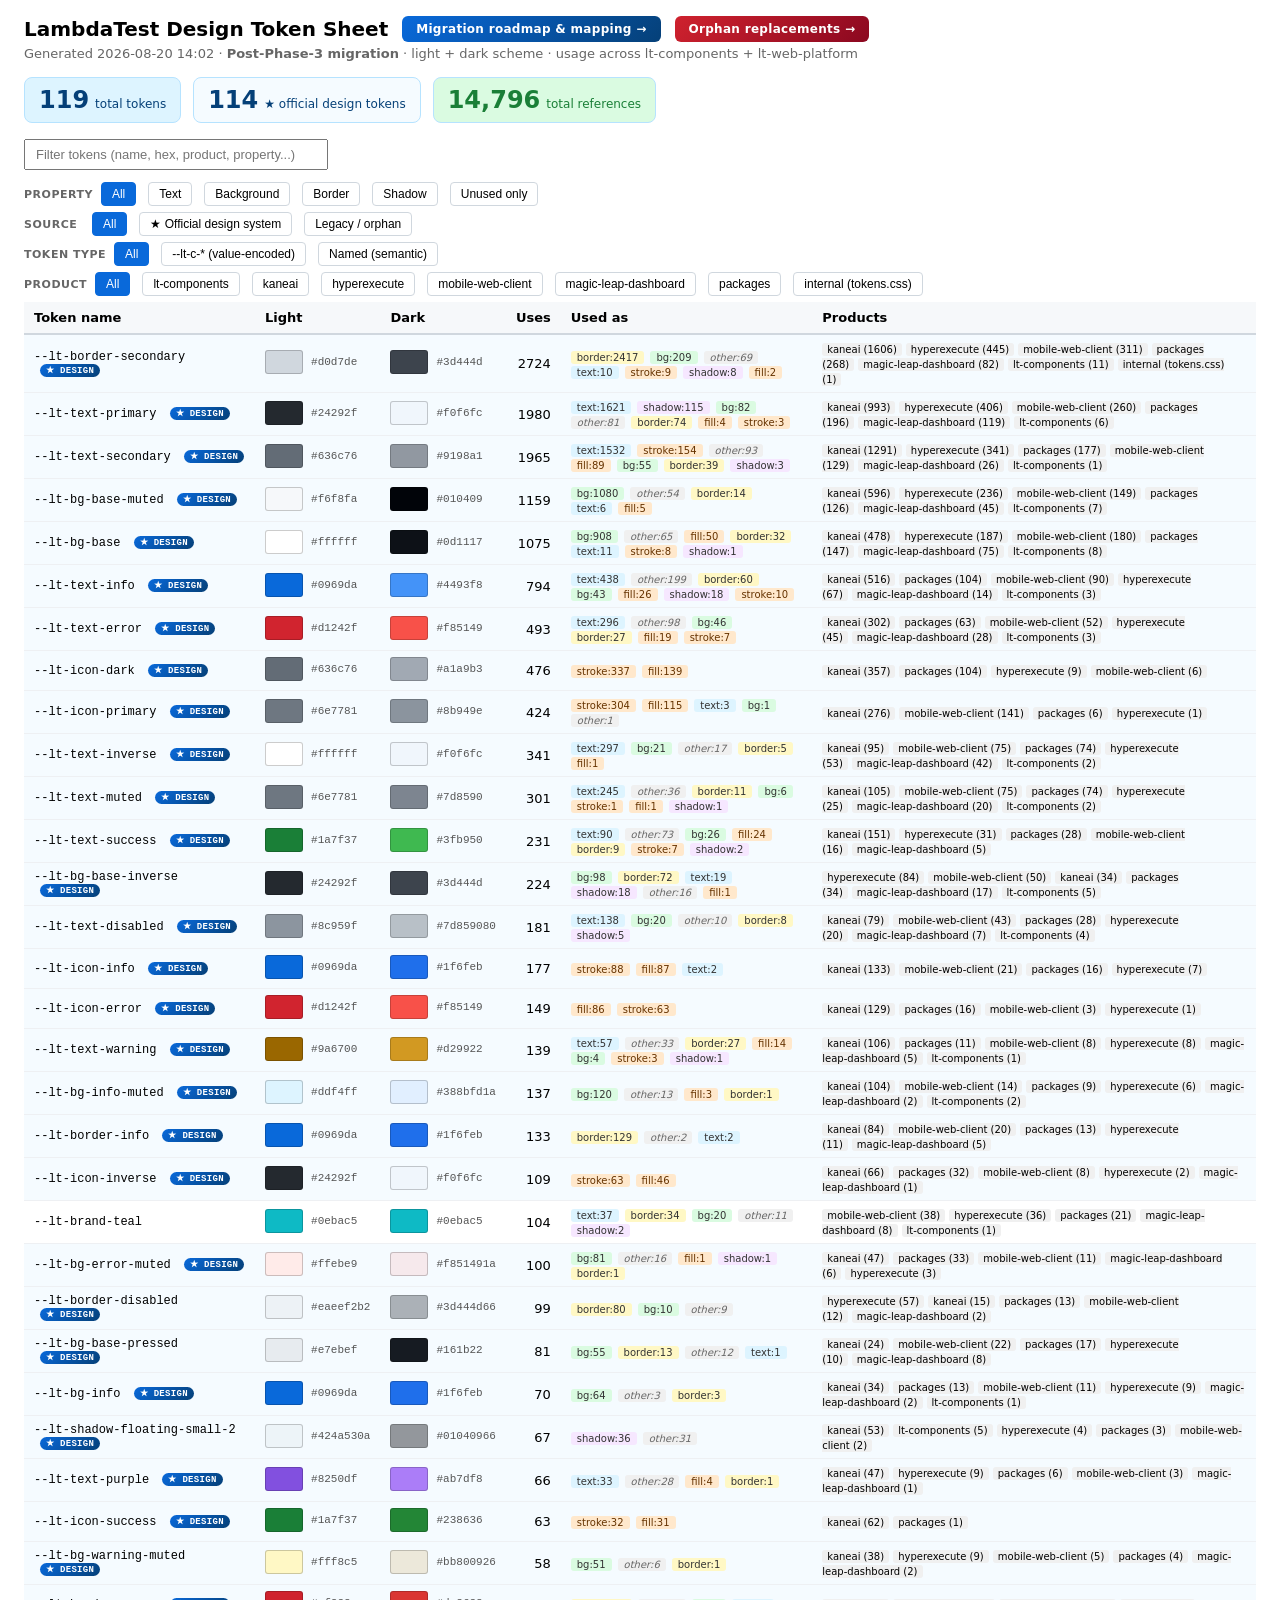
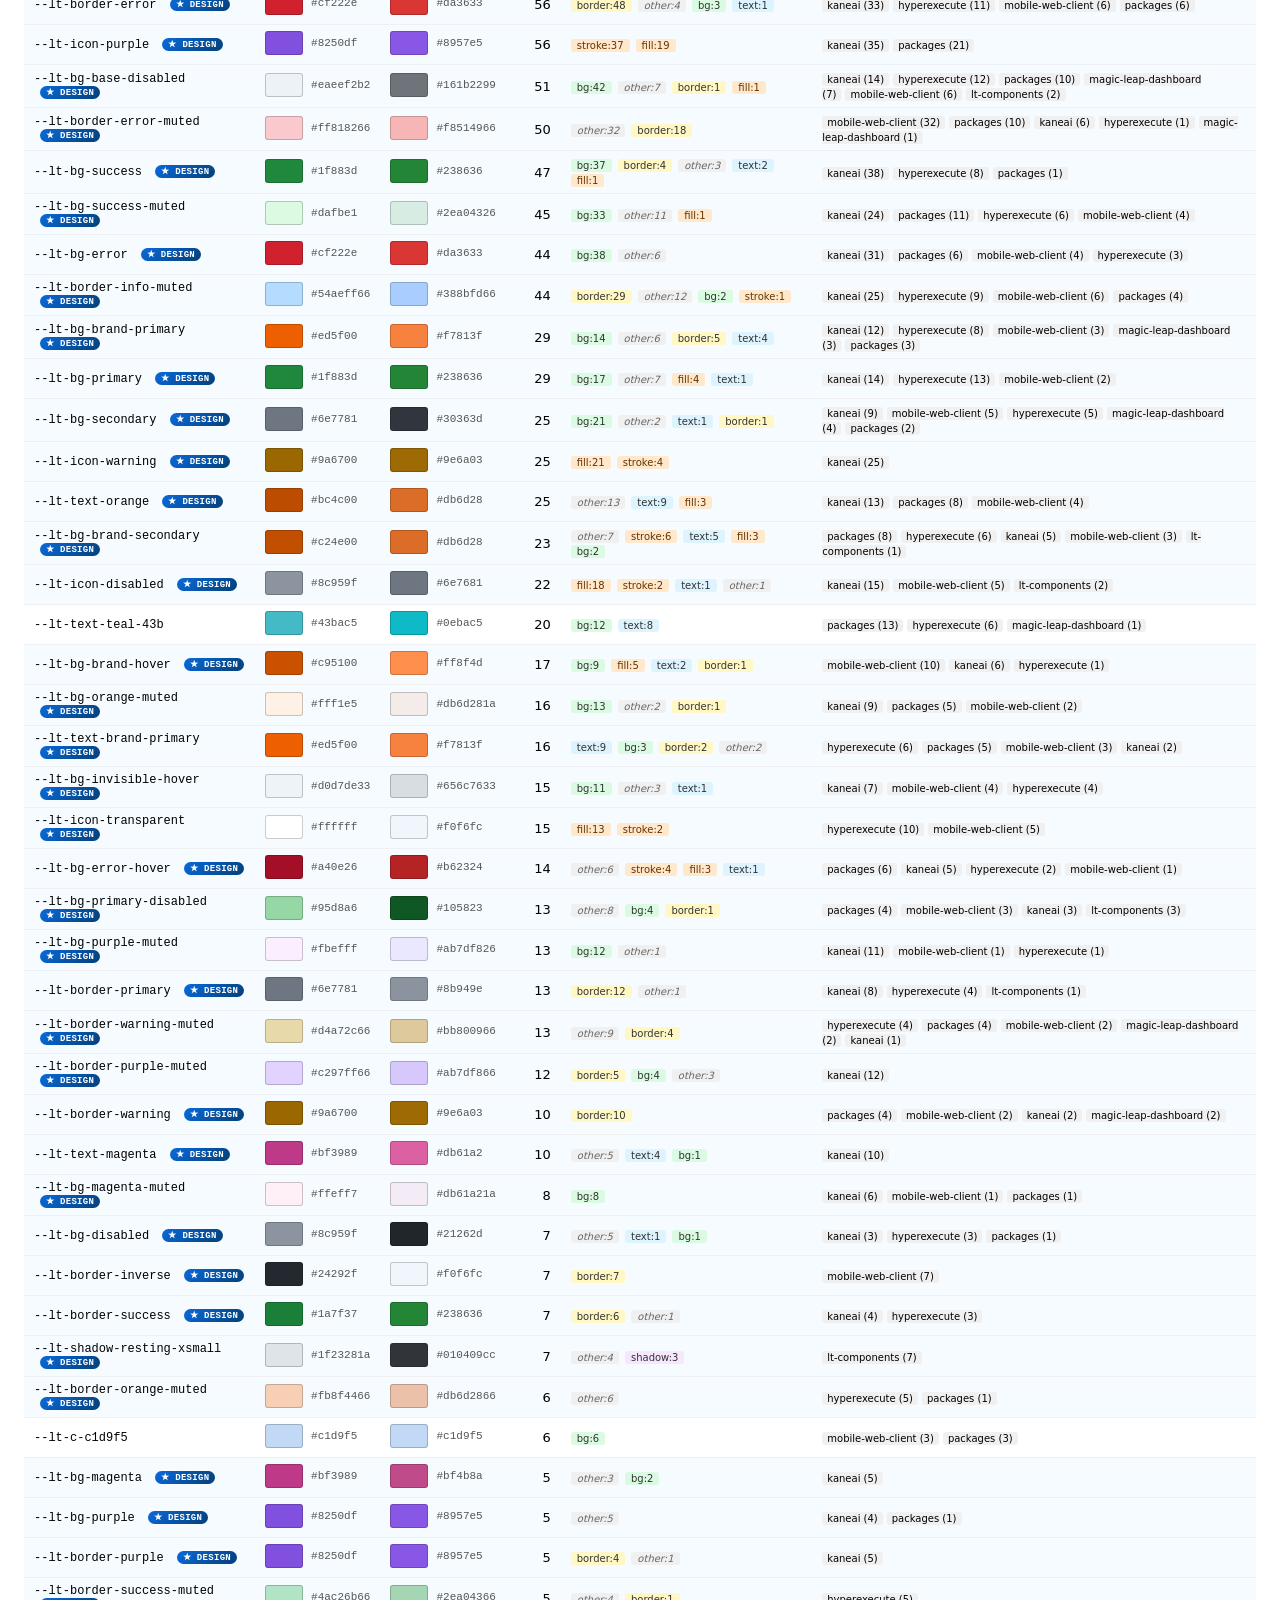
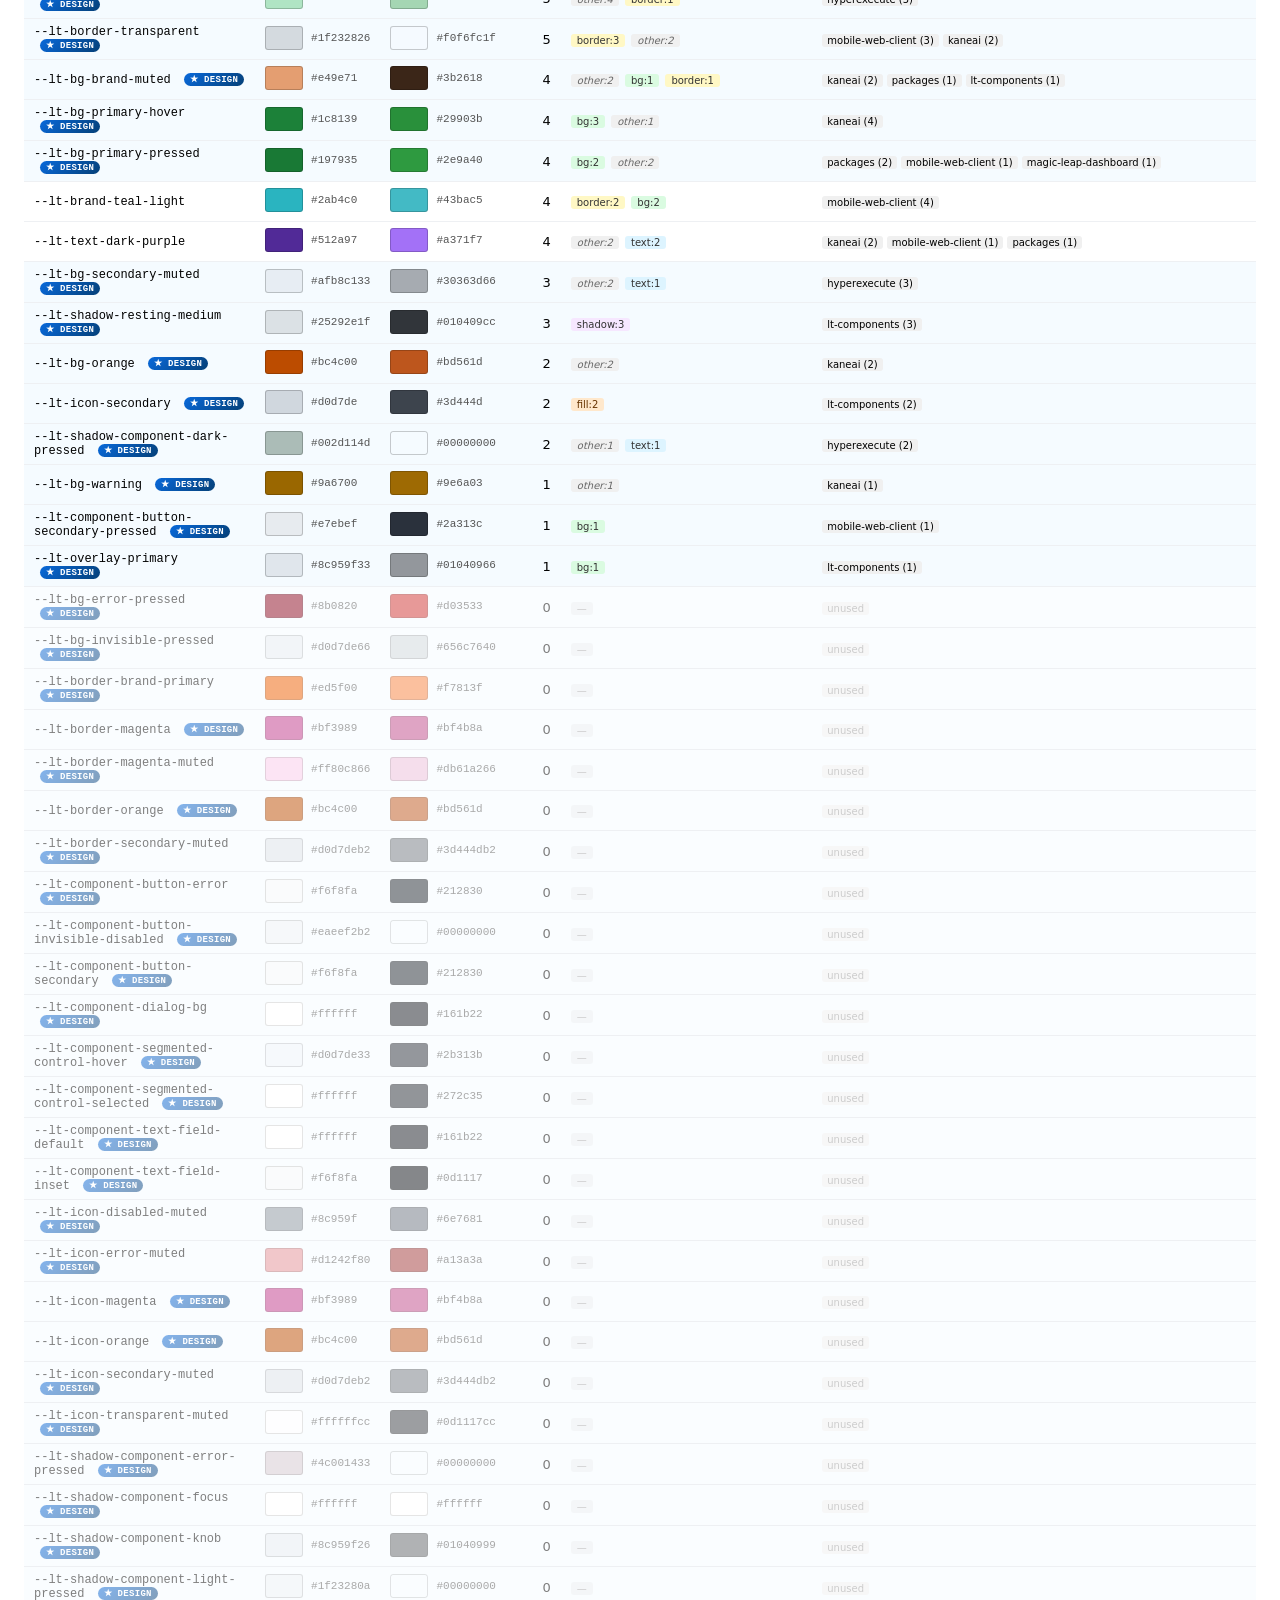
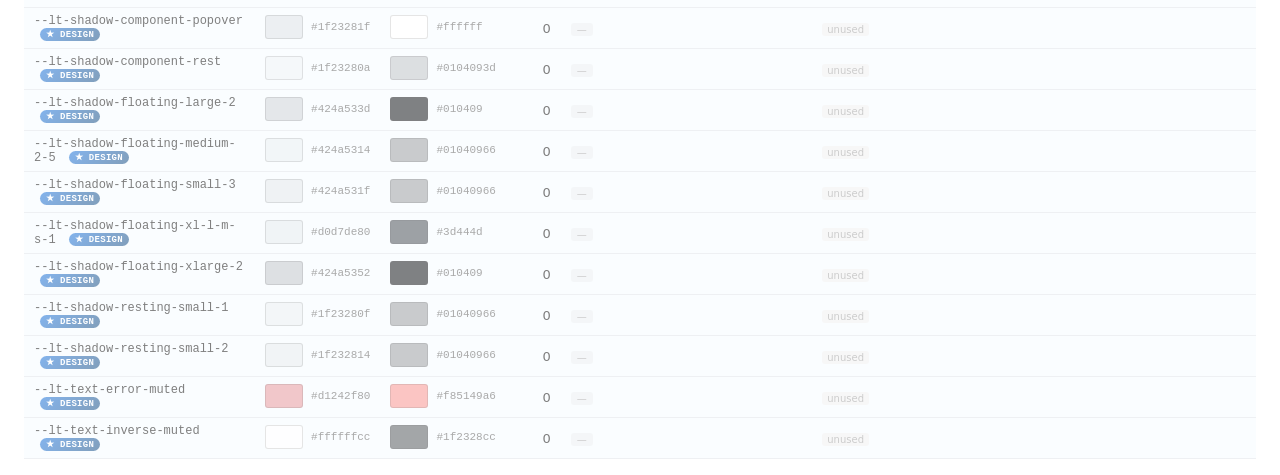
==== commit 1d96df77: "Refresh dashboards: brand-teal dead-class cleanup (27eb3e5e4) 88 unreferenced CSS rules removed (-88" ====
--- a/index.html
+++ b/index.html
@@ -47,11 +47,11 @@
   <a href="mapping.html" style="font-size:12px; font-weight:600; padding:6px 14px; border-radius:6px; background:linear-gradient(135deg,#0969da,#054078); color:white; text-decoration:none; letter-spacing:0.3px;">Migration roadmap &amp; mapping →</a>
   <a href="mapped.html" style="font-size:12px; font-weight:600; padding:6px 14px; border-radius:6px; background:linear-gradient(135deg,#cf222e,#8b0820); color:white; text-decoration:none; letter-spacing:0.3px;">Orphan replacements →</a>
 </h1>
-<div class="meta">Generated 2026-08-20 13:52 &middot; <strong>Post-Phase-3 migration</strong> &middot; light + dark scheme &middot; usage across lt-components + lt-web-platform</div>
+<div class="meta">Generated 2026-08-20 14:02 &middot; <strong>Post-Phase-3 migration</strong> &middot; light + dark scheme &middot; usage across lt-components + lt-web-platform</div>
 <div class="stats">
   <span class="stat-pill total"><span class="num" id="total-count">119</span><span>total tokens</span></span>
   <span class="stat-pill total" style="background:#f5fbff;color:#054078;border:1px solid #b6e3ff"><span class="num">114</span><span>★ official design tokens</span></span>
-  <span class="stat-pill total" style="background:#dafbe1;color:#1a7f37"><span class="num">14,887</span><span>total references</span></span>
+  <span class="stat-pill total" style="background:#dafbe1;color:#1a7f37"><span class="num">14,796</span><span>total references</span></span>
 </div>
 <div class="controls">
   <input type="text" id="filter" placeholder="Filter tokens (name, hex, product, property...)">
@@ -130,13 +130,13 @@
 <td class=count>1159</td>
 <td class=props><span class='bg'>bg:1080</span><span class='other'>other:54</span><span class='border'>border:14</span><span class='text'>text:6</span><span class='fill'>fill:5</span></td>
 <td class=products><span>kaneai (596)</span><span>hyperexecute (236)</span><span>mobile-web-client (149)</span><span>packages (126)</span><span>magic-leap-dashboard (45)</span><span>lt-components (7)</span></td></tr>
-<tr class="design-token" data-name="--lt-bg-base" data-prop="bg" data-count="1085" data-products="mobile-web-client|kaneai|hyperexecute|magic-leap-dashboard|packages|lt-components" data-source="design">
+<tr class="design-token" data-name="--lt-bg-base" data-prop="bg" data-count="1075" data-products="mobile-web-client|kaneai|hyperexecute|magic-leap-dashboard|packages|lt-components" data-source="design">
 <td><div class=name>--lt-bg-base <span class="design-badge" title="Official design system token">★ Design</span></div></td>
 <td><div class='hex-cell'><span class=swatch style='background:#ffffff'></span><span class=hex>#ffffff</span></div></td>
 <td><div class='hex-cell'><span class=swatch style='background:#0d1117'></span><span class=hex>#0d1117</span></div></td>
-<td class=count>1085</td>
-<td class=props><span class='bg'>bg:918</span><span class='other'>other:65</span><span class='fill'>fill:50</span><span class='border'>border:32</span><span class='text'>text:11</span><span class='stroke'>stroke:8</span><span class='shadow'>shadow:1</span></td>
-<td class=products><span>kaneai (478)</span><span>hyperexecute (187)</span><span>mobile-web-client (182)</span><span>packages (153)</span><span>magic-leap-dashboard (77)</span><span>lt-components (8)</span></td></tr>
+<td class=count>1075</td>
+<td class=props><span class='bg'>bg:908</span><span class='other'>other:65</span><span class='fill'>fill:50</span><span class='border'>border:32</span><span class='text'>text:11</span><span class='stroke'>stroke:8</span><span class='shadow'>shadow:1</span></td>
+<td class=products><span>kaneai (478)</span><span>hyperexecute (187)</span><span>mobile-web-client (180)</span><span>packages (147)</span><span>magic-leap-dashboard (75)</span><span>lt-components (8)</span></td></tr>
 <tr class="design-token" data-name="--lt-text-info" data-prop="text" data-count="794" data-products="mobile-web-client|kaneai|hyperexecute|magic-leap-dashboard|packages|lt-components" data-source="design">
 <td><div class=name>--lt-text-info <span class="design-badge" title="Official design system token">★ Design</span></div></td>
 <td><div class='hex-cell'><span class=swatch style='background:#0969da'></span><span class=hex>#0969da</span></div></td>
@@ -165,20 +165,20 @@
 <td class=count>424</td>
 <td class=props><span class='stroke'>stroke:304</span><span class='fill'>fill:115</span><span class='text'>text:3</span><span class='bg'>bg:1</span><span class='other'>other:1</span></td>
 <td class=products><span>kaneai (276)</span><span>mobile-web-client (141)</span><span>packages (6)</span><span>hyperexecute (1)</span></td></tr>
-<tr class="design-token" data-name="--lt-text-inverse" data-prop="text" data-count="361" data-products="mobile-web-client|kaneai|hyperexecute|magic-leap-dashboard|packages|lt-components" data-source="design">
+<tr class="design-token" data-name="--lt-text-inverse" data-prop="text" data-count="341" data-products="mobile-web-client|kaneai|hyperexecute|magic-leap-dashboard|packages|lt-components" data-source="design">
 <td><div class=name>--lt-text-inverse <span class="design-badge" title="Official design system token">★ Design</span></div></td>
 <td><div class='hex-cell'><span class=swatch style='background:#ffffff'></span><span class=hex>#ffffff</span></div></td>
 <td><div class='hex-cell'><span class=swatch style='background:#f0f6fc'></span><span class=hex>#f0f6fc</span></div></td>
-<td class=count>361</td>
-<td class=props><span class='text'>text:317</span><span class='bg'>bg:21</span><span class='other'>other:17</span><span class='border'>border:5</span><span class='fill'>fill:1</span></td>
-<td class=products><span>kaneai (95)</span><span>packages (84)</span><span>mobile-web-client (81)</span><span>hyperexecute (53)</span><span>magic-leap-dashboard (46)</span><span>lt-components (2)</span></td></tr>
-<tr class="design-token" data-name="--lt-text-muted" data-prop="text" data-count="302" data-products="mobile-web-client|kaneai|hyperexecute|magic-leap-dashboard|packages|lt-components" data-source="design">
+<td class=count>341</td>
+<td class=props><span class='text'>text:297</span><span class='bg'>bg:21</span><span class='other'>other:17</span><span class='border'>border:5</span><span class='fill'>fill:1</span></td>
+<td class=products><span>kaneai (95)</span><span>mobile-web-client (75)</span><span>packages (74)</span><span>hyperexecute (53)</span><span>magic-leap-dashboard (42)</span><span>lt-components (2)</span></td></tr>
+<tr class="design-token" data-name="--lt-text-muted" data-prop="text" data-count="301" data-products="mobile-web-client|kaneai|hyperexecute|magic-leap-dashboard|packages|lt-components" data-source="design">
 <td><div class=name>--lt-text-muted <span class="design-badge" title="Official design system token">★ Design</span></div></td>
 <td><div class='hex-cell'><span class=swatch style='background:#6e7781'></span><span class=hex>#6e7781</span></div></td>
 <td><div class='hex-cell'><span class=swatch style='background:#7d8590'></span><span class=hex>#7d8590</span></div></td>
-<td class=count>302</td>
-<td class=props><span class='text'>text:246</span><span class='other'>other:36</span><span class='border'>border:11</span><span class='bg'>bg:6</span><span class='stroke'>stroke:1</span><span class='fill'>fill:1</span><span class='shadow'>shadow:1</span></td>
-<td class=products><span>kaneai (105)</span><span>mobile-web-client (75)</span><span>packages (75)</span><span>hyperexecute (25)</span><span>magic-leap-dashboard (20)</span><span>lt-components (2)</span></td></tr>
+<td class=count>301</td>
+<td class=props><span class='text'>text:245</span><span class='other'>other:36</span><span class='border'>border:11</span><span class='bg'>bg:6</span><span class='stroke'>stroke:1</span><span class='fill'>fill:1</span><span class='shadow'>shadow:1</span></td>
+<td class=products><span>kaneai (105)</span><span>mobile-web-client (75)</span><span>packages (74)</span><span>hyperexecute (25)</span><span>magic-leap-dashboard (20)</span><span>lt-components (2)</span></td></tr>
 <tr class="design-token" data-name="--lt-text-success" data-prop="text" data-count="231" data-products="mobile-web-client|kaneai|hyperexecute|magic-leap-dashboard|packages" data-source="design">
 <td><div class=name>--lt-text-success <span class="design-badge" title="Official design system token">★ Design</span></div></td>
 <td><div class='hex-cell'><span class=swatch style='background:#1a7f37'></span><span class=hex>#1a7f37</span></div></td>
@@ -207,13 +207,6 @@
 <td class=count>177</td>
 <td class=props><span class='stroke'>stroke:88</span><span class='fill'>fill:87</span><span class='text'>text:2</span></td>
 <td class=products><span>kaneai (133)</span><span>mobile-web-client (21)</span><span>packages (16)</span><span>hyperexecute (7)</span></td></tr>
-<tr class="" data-name="--lt-brand-teal" data-prop="text" data-count="164" data-products="mobile-web-client|hyperexecute|magic-leap-dashboard|packages|lt-components" data-source="non-design">
-<td><div class=name>--lt-brand-teal</div></td>
-<td><div class='hex-cell'><span class=swatch style='background:#0ebac5'></span><span class=hex>#0ebac5</span></div></td>
-<td><div class='hex-cell'><span class=swatch style='background:#0ebac5'></span><span class=hex>#0ebac5</span></div></td>
-<td class=count>164</td>
-<td class=props><span class='text'>text:55</span><span class='border'>border:55</span><span class='bg'>bg:41</span><span class='other'>other:11</span><span class='shadow'>shadow:2</span></td>
-<td class=products><span>mobile-web-client (54)</span><span>packages (46)</span><span>hyperexecute (38)</span><span>magic-leap-dashboard (25)</span><span>lt-components (1)</span></td></tr>
 <tr class="design-token" data-name="--lt-icon-error" data-prop="fill" data-count="149" data-products="mobile-web-client|kaneai|hyperexecute|packages" data-source="design">
 <td><div class=name>--lt-icon-error <span class="design-badge" title="Official design system token">★ Design</span></div></td>
 <td><div class='hex-cell'><span class=swatch style='background:#d1242f'></span><span class=hex>#d1242f</span></div></td>
@@ -249,6 +242,13 @@
 <td class=count>109</td>
 <td class=props><span class='stroke'>stroke:63</span><span class='fill'>fill:46</span></td>
 <td class=products><span>kaneai (66)</span><span>packages (32)</span><span>mobile-web-client (8)</span><span>hyperexecute (2)</span><span>magic-leap-dashboard (1)</span></td></tr>
+<tr class="" data-name="--lt-brand-teal" data-prop="text" data-count="104" data-products="mobile-web-client|hyperexecute|magic-leap-dashboard|packages|lt-components" data-source="non-design">
+<td><div class=name>--lt-brand-teal</div></td>
+<td><div class='hex-cell'><span class=swatch style='background:#0ebac5'></span><span class=hex>#0ebac5</span></div></td>
+<td><div class='hex-cell'><span class=swatch style='background:#0ebac5'></span><span class=hex>#0ebac5</span></div></td>
+<td class=count>104</td>
+<td class=props><span class='text'>text:37</span><span class='border'>border:34</span><span class='bg'>bg:20</span><span class='other'>other:11</span><span class='shadow'>shadow:2</span></td>
+<td class=products><span>mobile-web-client (38)</span><span>hyperexecute (36)</span><span>packages (21)</span><span>magic-leap-dashboard (8)</span><span>lt-components (1)</span></td></tr>
 <tr class="design-token" data-name="--lt-bg-error-muted" data-prop="bg" data-count="100" data-products="mobile-web-client|kaneai|hyperexecute|magic-leap-dashboard|packages" data-source="design">
 <td><div class=name>--lt-bg-error-muted <span class="design-badge" title="Official design system token">★ Design</span></div></td>
 <td><div class='hex-cell'><span class=swatch style='background:#ffebe9'></span><span class=hex>#ffebe9</span></div></td>
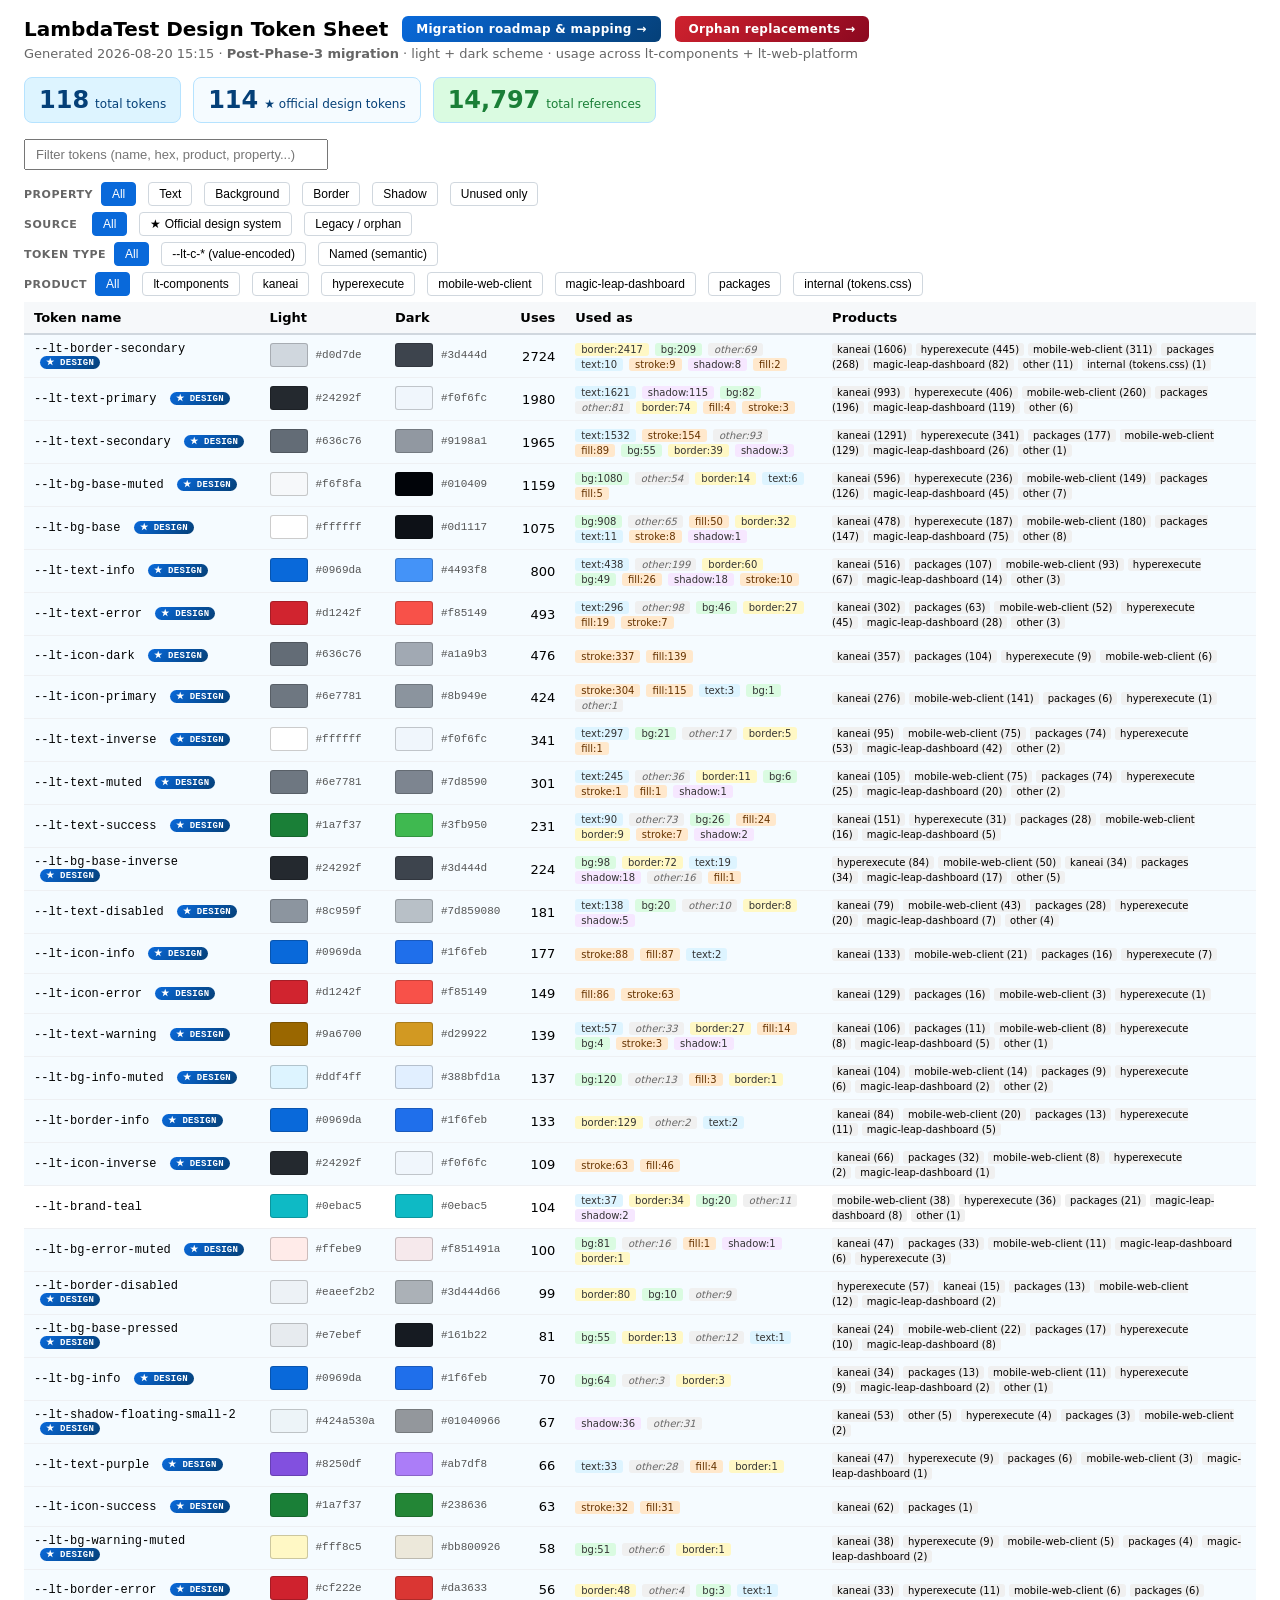
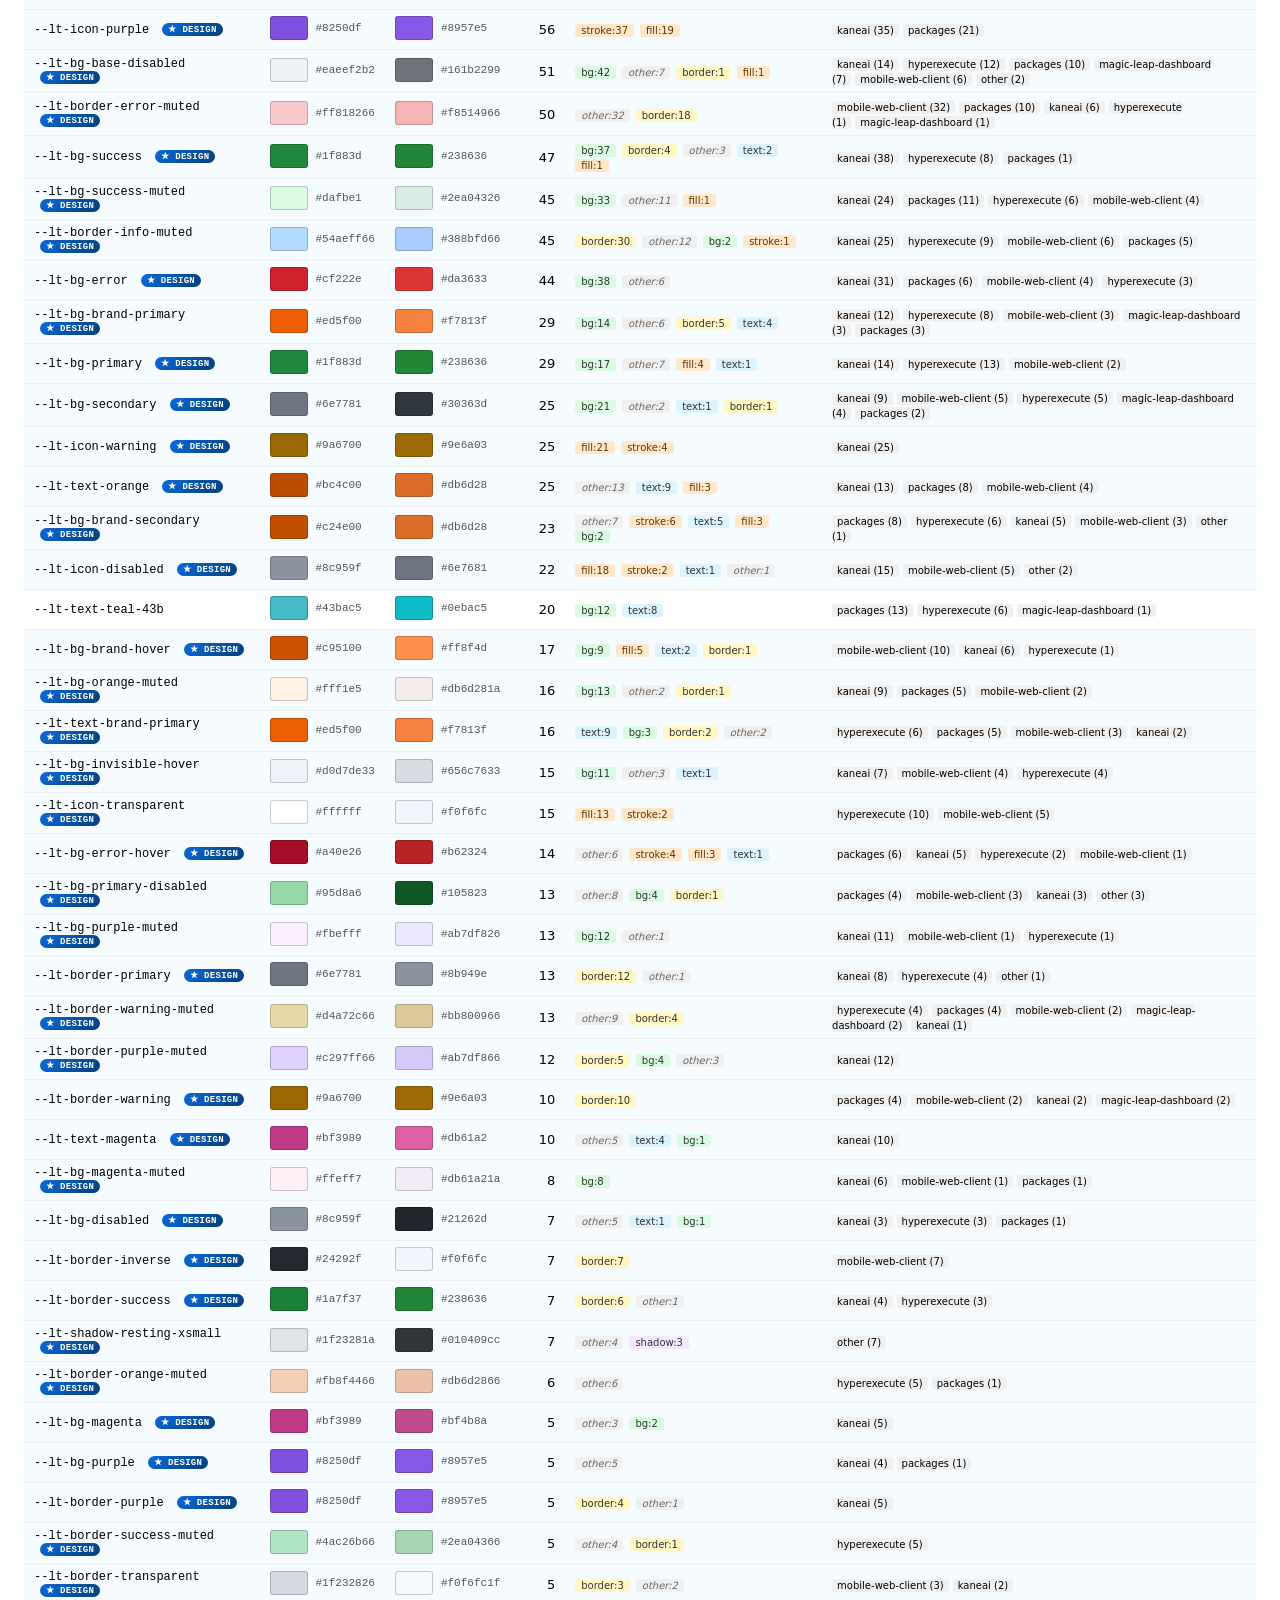
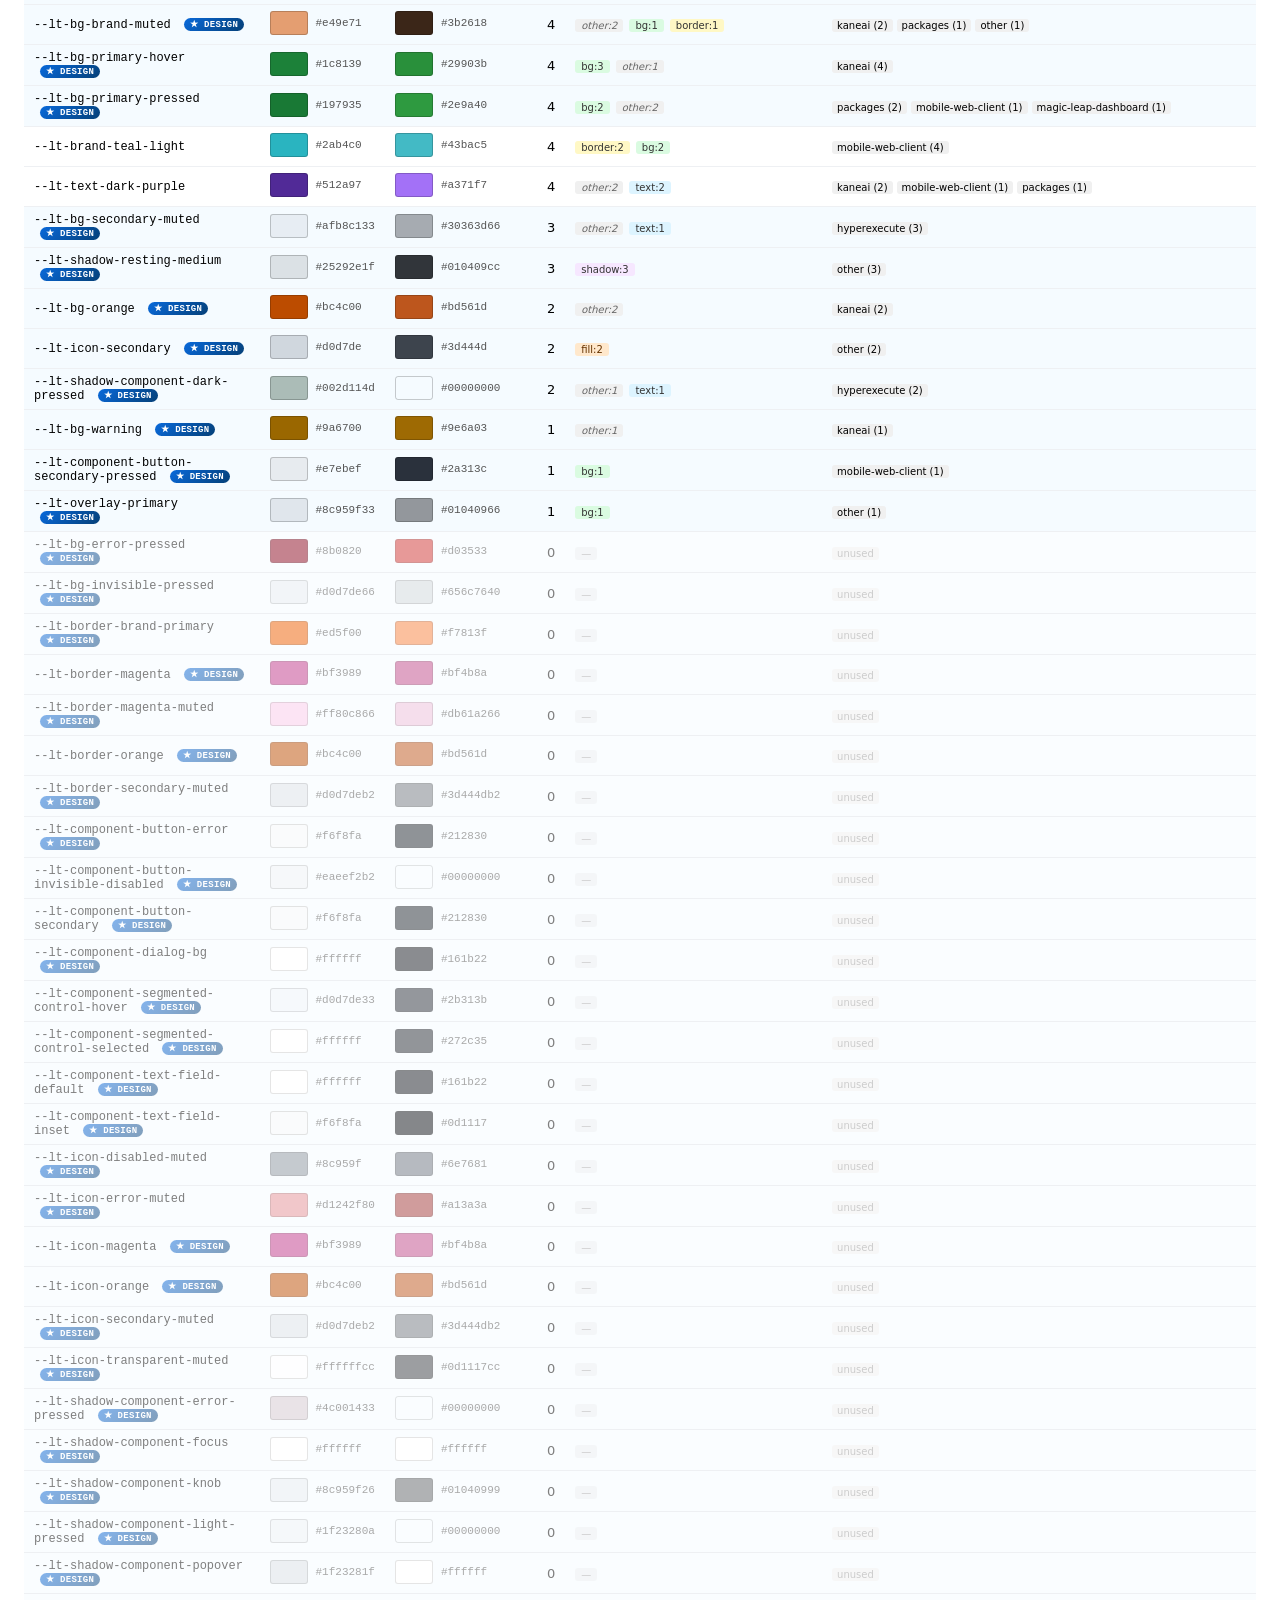
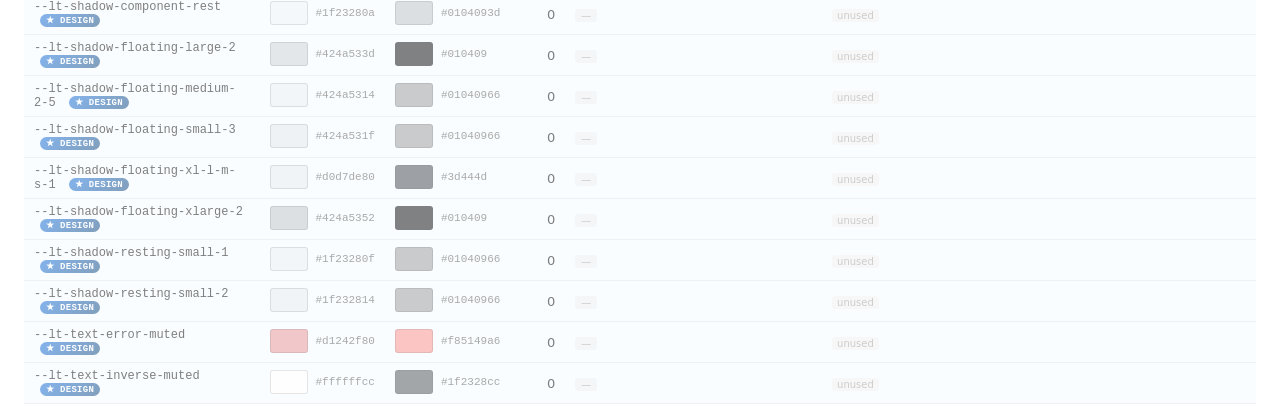
==== commit 529a38b4: "Repoint generators to DarkMode/ worktree layout; refresh for fe181dd All script paths now target Dar" ====
--- a/index.html
+++ b/index.html
@@ -47,11 +47,11 @@
   <a href="mapping.html" style="font-size:12px; font-weight:600; padding:6px 14px; border-radius:6px; background:linear-gradient(135deg,#0969da,#054078); color:white; text-decoration:none; letter-spacing:0.3px;">Migration roadmap &amp; mapping →</a>
   <a href="mapped.html" style="font-size:12px; font-weight:600; padding:6px 14px; border-radius:6px; background:linear-gradient(135deg,#cf222e,#8b0820); color:white; text-decoration:none; letter-spacing:0.3px;">Orphan replacements →</a>
 </h1>
-<div class="meta">Generated 2026-08-20 14:02 &middot; <strong>Post-Phase-3 migration</strong> &middot; light + dark scheme &middot; usage across lt-components + lt-web-platform</div>
+<div class="meta">Generated 2026-08-20 15:15 &middot; <strong>Post-Phase-3 migration</strong> &middot; light + dark scheme &middot; usage across lt-components + lt-web-platform</div>
 <div class="stats">
-  <span class="stat-pill total"><span class="num" id="total-count">119</span><span>total tokens</span></span>
+  <span class="stat-pill total"><span class="num" id="total-count">118</span><span>total tokens</span></span>
   <span class="stat-pill total" style="background:#f5fbff;color:#054078;border:1px solid #b6e3ff"><span class="num">114</span><span>★ official design tokens</span></span>
-  <span class="stat-pill total" style="background:#dafbe1;color:#1a7f37"><span class="num">14,796</span><span>total references</span></span>
+  <span class="stat-pill total" style="background:#dafbe1;color:#1a7f37"><span class="num">14,797</span><span>total references</span></span>
 </div>
 <div class="controls">
   <input type="text" id="filter" placeholder="Filter tokens (name, hex, product, property...)">
@@ -102,55 +102,55 @@
   <th data-sort="props">Used as</th>
   <th data-sort="products">Products</th>
 </tr></thead><tbody>
-<tr class="design-token" data-name="--lt-border-secondary" data-prop="border" data-count="2724" data-products="mobile-web-client|kaneai|hyperexecute|magic-leap-dashboard|packages|internal|lt-components" data-source="design">
+<tr class="design-token" data-name="--lt-border-secondary" data-prop="border" data-count="2724" data-products="mobile-web-client|kaneai|hyperexecute|magic-leap-dashboard|packages|internal|other" data-source="design">
 <td><div class=name>--lt-border-secondary <span class="design-badge" title="Official design system token">★ Design</span></div></td>
 <td><div class='hex-cell'><span class=swatch style='background:#d0d7de'></span><span class=hex>#d0d7de</span></div></td>
 <td><div class='hex-cell'><span class=swatch style='background:#3d444d'></span><span class=hex>#3d444d</span></div></td>
 <td class=count>2724</td>
 <td class=props><span class='border'>border:2417</span><span class='bg'>bg:209</span><span class='other'>other:69</span><span class='text'>text:10</span><span class='stroke'>stroke:9</span><span class='shadow'>shadow:8</span><span class='fill'>fill:2</span></td>
-<td class=products><span>kaneai (1606)</span><span>hyperexecute (445)</span><span>mobile-web-client (311)</span><span>packages (268)</span><span>magic-leap-dashboard (82)</span><span>lt-components (11)</span><span>internal (tokens.css) (1)</span></td></tr>
-<tr class="design-token" data-name="--lt-text-primary" data-prop="text" data-count="1980" data-products="mobile-web-client|kaneai|hyperexecute|magic-leap-dashboard|packages|lt-components" data-source="design">
+<td class=products><span>kaneai (1606)</span><span>hyperexecute (445)</span><span>mobile-web-client (311)</span><span>packages (268)</span><span>magic-leap-dashboard (82)</span><span>other (11)</span><span>internal (tokens.css) (1)</span></td></tr>
+<tr class="design-token" data-name="--lt-text-primary" data-prop="text" data-count="1980" data-products="mobile-web-client|kaneai|hyperexecute|magic-leap-dashboard|packages|other" data-source="design">
 <td><div class=name>--lt-text-primary <span class="design-badge" title="Official design system token">★ Design</span></div></td>
 <td><div class='hex-cell'><span class=swatch style='background:#24292f'></span><span class=hex>#24292f</span></div></td>
 <td><div class='hex-cell'><span class=swatch style='background:#f0f6fc'></span><span class=hex>#f0f6fc</span></div></td>
 <td class=count>1980</td>
 <td class=props><span class='text'>text:1621</span><span class='shadow'>shadow:115</span><span class='bg'>bg:82</span><span class='other'>other:81</span><span class='border'>border:74</span><span class='fill'>fill:4</span><span class='stroke'>stroke:3</span></td>
-<td class=products><span>kaneai (993)</span><span>hyperexecute (406)</span><span>mobile-web-client (260)</span><span>packages (196)</span><span>magic-leap-dashboard (119)</span><span>lt-components (6)</span></td></tr>
-<tr class="design-token" data-name="--lt-text-secondary" data-prop="text" data-count="1965" data-products="mobile-web-client|kaneai|hyperexecute|magic-leap-dashboard|packages|lt-components" data-source="design">
+<td class=products><span>kaneai (993)</span><span>hyperexecute (406)</span><span>mobile-web-client (260)</span><span>packages (196)</span><span>magic-leap-dashboard (119)</span><span>other (6)</span></td></tr>
+<tr class="design-token" data-name="--lt-text-secondary" data-prop="text" data-count="1965" data-products="mobile-web-client|kaneai|hyperexecute|magic-leap-dashboard|packages|other" data-source="design">
 <td><div class=name>--lt-text-secondary <span class="design-badge" title="Official design system token">★ Design</span></div></td>
 <td><div class='hex-cell'><span class=swatch style='background:#636c76'></span><span class=hex>#636c76</span></div></td>
 <td><div class='hex-cell'><span class=swatch style='background:#9198a1'></span><span class=hex>#9198a1</span></div></td>
 <td class=count>1965</td>
 <td class=props><span class='text'>text:1532</span><span class='stroke'>stroke:154</span><span class='other'>other:93</span><span class='fill'>fill:89</span><span class='bg'>bg:55</span><span class='border'>border:39</span><span class='shadow'>shadow:3</span></td>
-<td class=products><span>kaneai (1291)</span><span>hyperexecute (341)</span><span>packages (177)</span><span>mobile-web-client (129)</span><span>magic-leap-dashboard (26)</span><span>lt-components (1)</span></td></tr>
-<tr class="design-token" data-name="--lt-bg-base-muted" data-prop="bg" data-count="1159" data-products="mobile-web-client|kaneai|hyperexecute|magic-leap-dashboard|packages|lt-components" data-source="design">
+<td class=products><span>kaneai (1291)</span><span>hyperexecute (341)</span><span>packages (177)</span><span>mobile-web-client (129)</span><span>magic-leap-dashboard (26)</span><span>other (1)</span></td></tr>
+<tr class="design-token" data-name="--lt-bg-base-muted" data-prop="bg" data-count="1159" data-products="mobile-web-client|kaneai|hyperexecute|magic-leap-dashboard|packages|other" data-source="design">
 <td><div class=name>--lt-bg-base-muted <span class="design-badge" title="Official design system token">★ Design</span></div></td>
 <td><div class='hex-cell'><span class=swatch style='background:#f6f8fa'></span><span class=hex>#f6f8fa</span></div></td>
 <td><div class='hex-cell'><span class=swatch style='background:#010409'></span><span class=hex>#010409</span></div></td>
 <td class=count>1159</td>
 <td class=props><span class='bg'>bg:1080</span><span class='other'>other:54</span><span class='border'>border:14</span><span class='text'>text:6</span><span class='fill'>fill:5</span></td>
-<td class=products><span>kaneai (596)</span><span>hyperexecute (236)</span><span>mobile-web-client (149)</span><span>packages (126)</span><span>magic-leap-dashboard (45)</span><span>lt-components (7)</span></td></tr>
-<tr class="design-token" data-name="--lt-bg-base" data-prop="bg" data-count="1075" data-products="mobile-web-client|kaneai|hyperexecute|magic-leap-dashboard|packages|lt-components" data-source="design">
+<td class=products><span>kaneai (596)</span><span>hyperexecute (236)</span><span>mobile-web-client (149)</span><span>packages (126)</span><span>magic-leap-dashboard (45)</span><span>other (7)</span></td></tr>
+<tr class="design-token" data-name="--lt-bg-base" data-prop="bg" data-count="1075" data-products="mobile-web-client|kaneai|hyperexecute|magic-leap-dashboard|packages|other" data-source="design">
 <td><div class=name>--lt-bg-base <span class="design-badge" title="Official design system token">★ Design</span></div></td>
 <td><div class='hex-cell'><span class=swatch style='background:#ffffff'></span><span class=hex>#ffffff</span></div></td>
 <td><div class='hex-cell'><span class=swatch style='background:#0d1117'></span><span class=hex>#0d1117</span></div></td>
 <td class=count>1075</td>
 <td class=props><span class='bg'>bg:908</span><span class='other'>other:65</span><span class='fill'>fill:50</span><span class='border'>border:32</span><span class='text'>text:11</span><span class='stroke'>stroke:8</span><span class='shadow'>shadow:1</span></td>
-<td class=products><span>kaneai (478)</span><span>hyperexecute (187)</span><span>mobile-web-client (180)</span><span>packages (147)</span><span>magic-leap-dashboard (75)</span><span>lt-components (8)</span></td></tr>
-<tr class="design-token" data-name="--lt-text-info" data-prop="text" data-count="794" data-products="mobile-web-client|kaneai|hyperexecute|magic-leap-dashboard|packages|lt-components" data-source="design">
+<td class=products><span>kaneai (478)</span><span>hyperexecute (187)</span><span>mobile-web-client (180)</span><span>packages (147)</span><span>magic-leap-dashboard (75)</span><span>other (8)</span></td></tr>
+<tr class="design-token" data-name="--lt-text-info" data-prop="text" data-count="800" data-products="mobile-web-client|kaneai|hyperexecute|magic-leap-dashboard|packages|other" data-source="design">
 <td><div class=name>--lt-text-info <span class="design-badge" title="Official design system token">★ Design</span></div></td>
 <td><div class='hex-cell'><span class=swatch style='background:#0969da'></span><span class=hex>#0969da</span></div></td>
 <td><div class='hex-cell'><span class=swatch style='background:#4493f8'></span><span class=hex>#4493f8</span></div></td>
-<td class=count>794</td>
-<td class=props><span class='text'>text:438</span><span class='other'>other:199</span><span class='border'>border:60</span><span class='bg'>bg:43</span><span class='fill'>fill:26</span><span class='shadow'>shadow:18</span><span class='stroke'>stroke:10</span></td>
-<td class=products><span>kaneai (516)</span><span>packages (104)</span><span>mobile-web-client (90)</span><span>hyperexecute (67)</span><span>magic-leap-dashboard (14)</span><span>lt-components (3)</span></td></tr>
-<tr class="design-token" data-name="--lt-text-error" data-prop="text" data-count="493" data-products="mobile-web-client|kaneai|hyperexecute|magic-leap-dashboard|packages|lt-components" data-source="design">
+<td class=count>800</td>
+<td class=props><span class='text'>text:438</span><span class='other'>other:199</span><span class='border'>border:60</span><span class='bg'>bg:49</span><span class='fill'>fill:26</span><span class='shadow'>shadow:18</span><span class='stroke'>stroke:10</span></td>
+<td class=products><span>kaneai (516)</span><span>packages (107)</span><span>mobile-web-client (93)</span><span>hyperexecute (67)</span><span>magic-leap-dashboard (14)</span><span>other (3)</span></td></tr>
+<tr class="design-token" data-name="--lt-text-error" data-prop="text" data-count="493" data-products="mobile-web-client|kaneai|hyperexecute|magic-leap-dashboard|packages|other" data-source="design">
 <td><div class=name>--lt-text-error <span class="design-badge" title="Official design system token">★ Design</span></div></td>
 <td><div class='hex-cell'><span class=swatch style='background:#d1242f'></span><span class=hex>#d1242f</span></div></td>
 <td><div class='hex-cell'><span class=swatch style='background:#f85149'></span><span class=hex>#f85149</span></div></td>
 <td class=count>493</td>
 <td class=props><span class='text'>text:296</span><span class='other'>other:98</span><span class='bg'>bg:46</span><span class='border'>border:27</span><span class='fill'>fill:19</span><span class='stroke'>stroke:7</span></td>
-<td class=products><span>kaneai (302)</span><span>packages (63)</span><span>mobile-web-client (52)</span><span>hyperexecute (45)</span><span>magic-leap-dashboard (28)</span><span>lt-components (3)</span></td></tr>
+<td class=products><span>kaneai (302)</span><span>packages (63)</span><span>mobile-web-client (52)</span><span>hyperexecute (45)</span><span>magic-leap-dashboard (28)</span><span>other (3)</span></td></tr>
 <tr class="design-token" data-name="--lt-icon-dark" data-prop="stroke" data-count="476" data-products="mobile-web-client|kaneai|hyperexecute|packages" data-source="design">
 <td><div class=name>--lt-icon-dark <span class="design-badge" title="Official design system token">★ Design</span></div></td>
 <td><div class='hex-cell'><span class=swatch style='background:#636c76'></span><span class=hex>#636c76</span></div></td>
@@ -165,20 +165,20 @@
 <td class=count>424</td>
 <td class=props><span class='stroke'>stroke:304</span><span class='fill'>fill:115</span><span class='text'>text:3</span><span class='bg'>bg:1</span><span class='other'>other:1</span></td>
 <td class=products><span>kaneai (276)</span><span>mobile-web-client (141)</span><span>packages (6)</span><span>hyperexecute (1)</span></td></tr>
-<tr class="design-token" data-name="--lt-text-inverse" data-prop="text" data-count="341" data-products="mobile-web-client|kaneai|hyperexecute|magic-leap-dashboard|packages|lt-components" data-source="design">
+<tr class="design-token" data-name="--lt-text-inverse" data-prop="text" data-count="341" data-products="mobile-web-client|kaneai|hyperexecute|magic-leap-dashboard|packages|other" data-source="design">
 <td><div class=name>--lt-text-inverse <span class="design-badge" title="Official design system token">★ Design</span></div></td>
 <td><div class='hex-cell'><span class=swatch style='background:#ffffff'></span><span class=hex>#ffffff</span></div></td>
 <td><div class='hex-cell'><span class=swatch style='background:#f0f6fc'></span><span class=hex>#f0f6fc</span></div></td>
 <td class=count>341</td>
 <td class=props><span class='text'>text:297</span><span class='bg'>bg:21</span><span class='other'>other:17</span><span class='border'>border:5</span><span class='fill'>fill:1</span></td>
-<td class=products><span>kaneai (95)</span><span>mobile-web-client (75)</span><span>packages (74)</span><span>hyperexecute (53)</span><span>magic-leap-dashboard (42)</span><span>lt-components (2)</span></td></tr>
-<tr class="design-token" data-name="--lt-text-muted" data-prop="text" data-count="301" data-products="mobile-web-client|kaneai|hyperexecute|magic-leap-dashboard|packages|lt-components" data-source="design">
+<td class=products><span>kaneai (95)</span><span>mobile-web-client (75)</span><span>packages (74)</span><span>hyperexecute (53)</span><span>magic-leap-dashboard (42)</span><span>other (2)</span></td></tr>
+<tr class="design-token" data-name="--lt-text-muted" data-prop="text" data-count="301" data-products="mobile-web-client|kaneai|hyperexecute|magic-leap-dashboard|packages|other" data-source="design">
 <td><div class=name>--lt-text-muted <span class="design-badge" title="Official design system token">★ Design</span></div></td>
 <td><div class='hex-cell'><span class=swatch style='background:#6e7781'></span><span class=hex>#6e7781</span></div></td>
 <td><div class='hex-cell'><span class=swatch style='background:#7d8590'></span><span class=hex>#7d8590</span></div></td>
 <td class=count>301</td>
 <td class=props><span class='text'>text:245</span><span class='other'>other:36</span><span class='border'>border:11</span><span class='bg'>bg:6</span><span class='stroke'>stroke:1</span><span class='fill'>fill:1</span><span class='shadow'>shadow:1</span></td>
-<td class=products><span>kaneai (105)</span><span>mobile-web-client (75)</span><span>packages (74)</span><span>hyperexecute (25)</span><span>magic-leap-dashboard (20)</span><span>lt-components (2)</span></td></tr>
+<td class=products><span>kaneai (105)</span><span>mobile-web-client (75)</span><span>packages (74)</span><span>hyperexecute (25)</span><span>magic-leap-dashboard (20)</span><span>other (2)</span></td></tr>
 <tr class="design-token" data-name="--lt-text-success" data-prop="text" data-count="231" data-products="mobile-web-client|kaneai|hyperexecute|magic-leap-dashboard|packages" data-source="design">
 <td><div class=name>--lt-text-success <span class="design-badge" title="Official design system token">★ Design</span></div></td>
 <td><div class='hex-cell'><span class=swatch style='background:#1a7f37'></span><span class=hex>#1a7f37</span></div></td>
@@ -186,20 +186,20 @@
 <td class=count>231</td>
 <td class=props><span class='text'>text:90</span><span class='other'>other:73</span><span class='bg'>bg:26</span><span class='fill'>fill:24</span><span class='border'>border:9</span><span class='stroke'>stroke:7</span><span class='shadow'>shadow:2</span></td>
 <td class=products><span>kaneai (151)</span><span>hyperexecute (31)</span><span>packages (28)</span><span>mobile-web-client (16)</span><span>magic-leap-dashboard (5)</span></td></tr>
-<tr class="design-token" data-name="--lt-bg-base-inverse" data-prop="bg" data-count="224" data-products="mobile-web-client|kaneai|hyperexecute|magic-leap-dashboard|packages|lt-components" data-source="design">
+<tr class="design-token" data-name="--lt-bg-base-inverse" data-prop="bg" data-count="224" data-products="mobile-web-client|kaneai|hyperexecute|magic-leap-dashboard|packages|other" data-source="design">
 <td><div class=name>--lt-bg-base-inverse <span class="design-badge" title="Official design system token">★ Design</span></div></td>
 <td><div class='hex-cell'><span class=swatch style='background:#24292f'></span><span class=hex>#24292f</span></div></td>
 <td><div class='hex-cell'><span class=swatch style='background:#3d444d'></span><span class=hex>#3d444d</span></div></td>
 <td class=count>224</td>
 <td class=props><span class='bg'>bg:98</span><span class='border'>border:72</span><span class='text'>text:19</span><span class='shadow'>shadow:18</span><span class='other'>other:16</span><span class='fill'>fill:1</span></td>
-<td class=products><span>hyperexecute (84)</span><span>mobile-web-client (50)</span><span>kaneai (34)</span><span>packages (34)</span><span>magic-leap-dashboard (17)</span><span>lt-components (5)</span></td></tr>
-<tr class="design-token" data-name="--lt-text-disabled" data-prop="text" data-count="181" data-products="mobile-web-client|kaneai|hyperexecute|magic-leap-dashboard|packages|lt-components" data-source="design">
+<td class=products><span>hyperexecute (84)</span><span>mobile-web-client (50)</span><span>kaneai (34)</span><span>packages (34)</span><span>magic-leap-dashboard (17)</span><span>other (5)</span></td></tr>
+<tr class="design-token" data-name="--lt-text-disabled" data-prop="text" data-count="181" data-products="mobile-web-client|kaneai|hyperexecute|magic-leap-dashboard|packages|other" data-source="design">
 <td><div class=name>--lt-text-disabled <span class="design-badge" title="Official design system token">★ Design</span></div></td>
 <td><div class='hex-cell'><span class=swatch style='background:#8c959f'></span><span class=hex>#8c959f</span></div></td>
 <td><div class='hex-cell'><span class=swatch style='background:#7d859080'></span><span class=hex>#7d859080</span></div></td>
 <td class=count>181</td>
 <td class=props><span class='text'>text:138</span><span class='bg'>bg:20</span><span class='other'>other:10</span><span class='border'>border:8</span><span class='shadow'>shadow:5</span></td>
-<td class=products><span>kaneai (79)</span><span>mobile-web-client (43)</span><span>packages (28)</span><span>hyperexecute (20)</span><span>magic-leap-dashboard (7)</span><span>lt-components (4)</span></td></tr>
+<td class=products><span>kaneai (79)</span><span>mobile-web-client (43)</span><span>packages (28)</span><span>hyperexecute (20)</span><span>magic-leap-dashboard (7)</span><span>other (4)</span></td></tr>
 <tr class="design-token" data-name="--lt-icon-info" data-prop="stroke" data-count="177" data-products="mobile-web-client|kaneai|hyperexecute|packages" data-source="design">
 <td><div class=name>--lt-icon-info <span class="design-badge" title="Official design system token">★ Design</span></div></td>
 <td><div class='hex-cell'><span class=swatch style='background:#0969da'></span><span class=hex>#0969da</span></div></td>
@@ -214,20 +214,20 @@
 <td class=count>149</td>
 <td class=props><span class='fill'>fill:86</span><span class='stroke'>stroke:63</span></td>
 <td class=products><span>kaneai (129)</span><span>packages (16)</span><span>mobile-web-client (3)</span><span>hyperexecute (1)</span></td></tr>
-<tr class="design-token" data-name="--lt-text-warning" data-prop="text" data-count="139" data-products="mobile-web-client|kaneai|hyperexecute|magic-leap-dashboard|packages|lt-components" data-source="design">
+<tr class="design-token" data-name="--lt-text-warning" data-prop="text" data-count="139" data-products="mobile-web-client|kaneai|hyperexecute|magic-leap-dashboard|packages|other" data-source="design">
 <td><div class=name>--lt-text-warning <span class="design-badge" title="Official design system token">★ Design</span></div></td>
 <td><div class='hex-cell'><span class=swatch style='background:#9a6700'></span><span class=hex>#9a6700</span></div></td>
 <td><div class='hex-cell'><span class=swatch style='background:#d29922'></span><span class=hex>#d29922</span></div></td>
 <td class=count>139</td>
 <td class=props><span class='text'>text:57</span><span class='other'>other:33</span><span class='border'>border:27</span><span class='fill'>fill:14</span><span class='bg'>bg:4</span><span class='stroke'>stroke:3</span><span class='shadow'>shadow:1</span></td>
-<td class=products><span>kaneai (106)</span><span>packages (11)</span><span>mobile-web-client (8)</span><span>hyperexecute (8)</span><span>magic-leap-dashboard (5)</span><span>lt-components (1)</span></td></tr>
-<tr class="design-token" data-name="--lt-bg-info-muted" data-prop="bg" data-count="137" data-products="mobile-web-client|kaneai|hyperexecute|magic-leap-dashboard|packages|lt-components" data-source="design">
+<td class=products><span>kaneai (106)</span><span>packages (11)</span><span>mobile-web-client (8)</span><span>hyperexecute (8)</span><span>magic-leap-dashboard (5)</span><span>other (1)</span></td></tr>
+<tr class="design-token" data-name="--lt-bg-info-muted" data-prop="bg" data-count="137" data-products="mobile-web-client|kaneai|hyperexecute|magic-leap-dashboard|packages|other" data-source="design">
 <td><div class=name>--lt-bg-info-muted <span class="design-badge" title="Official design system token">★ Design</span></div></td>
 <td><div class='hex-cell'><span class=swatch style='background:#ddf4ff'></span><span class=hex>#ddf4ff</span></div></td>
 <td><div class='hex-cell'><span class=swatch style='background:#388bfd1a'></span><span class=hex>#388bfd1a</span></div></td>
 <td class=count>137</td>
 <td class=props><span class='bg'>bg:120</span><span class='other'>other:13</span><span class='fill'>fill:3</span><span class='border'>border:1</span></td>
-<td class=products><span>kaneai (104)</span><span>mobile-web-client (14)</span><span>packages (9)</span><span>hyperexecute (6)</span><span>magic-leap-dashboard (2)</span><span>lt-components (2)</span></td></tr>
+<td class=products><span>kaneai (104)</span><span>mobile-web-client (14)</span><span>packages (9)</span><span>hyperexecute (6)</span><span>magic-leap-dashboard (2)</span><span>other (2)</span></td></tr>
 <tr class="design-token" data-name="--lt-border-info" data-prop="border" data-count="133" data-products="mobile-web-client|kaneai|hyperexecute|magic-leap-dashboard|packages" data-source="design">
 <td><div class=name>--lt-border-info <span class="design-badge" title="Official design system token">★ Design</span></div></td>
 <td><div class='hex-cell'><span class=swatch style='background:#0969da'></span><span class=hex>#0969da</span></div></td>
@@ -242,13 +242,13 @@
 <td class=count>109</td>
 <td class=props><span class='stroke'>stroke:63</span><span class='fill'>fill:46</span></td>
 <td class=products><span>kaneai (66)</span><span>packages (32)</span><span>mobile-web-client (8)</span><span>hyperexecute (2)</span><span>magic-leap-dashboard (1)</span></td></tr>
-<tr class="" data-name="--lt-brand-teal" data-prop="text" data-count="104" data-products="mobile-web-client|hyperexecute|magic-leap-dashboard|packages|lt-components" data-source="non-design">
+<tr class="" data-name="--lt-brand-teal" data-prop="text" data-count="104" data-products="mobile-web-client|hyperexecute|magic-leap-dashboard|packages|other" data-source="non-design">
 <td><div class=name>--lt-brand-teal</div></td>
 <td><div class='hex-cell'><span class=swatch style='background:#0ebac5'></span><span class=hex>#0ebac5</span></div></td>
 <td><div class='hex-cell'><span class=swatch style='background:#0ebac5'></span><span class=hex>#0ebac5</span></div></td>
 <td class=count>104</td>
 <td class=props><span class='text'>text:37</span><span class='border'>border:34</span><span class='bg'>bg:20</span><span class='other'>other:11</span><span class='shadow'>shadow:2</span></td>
-<td class=products><span>mobile-web-client (38)</span><span>hyperexecute (36)</span><span>packages (21)</span><span>magic-leap-dashboard (8)</span><span>lt-components (1)</span></td></tr>
+<td class=products><span>mobile-web-client (38)</span><span>hyperexecute (36)</span><span>packages (21)</span><span>magic-leap-dashboard (8)</span><span>other (1)</span></td></tr>
 <tr class="design-token" data-name="--lt-bg-error-muted" data-prop="bg" data-count="100" data-products="mobile-web-client|kaneai|hyperexecute|magic-leap-dashboard|packages" data-source="design">
 <td><div class=name>--lt-bg-error-muted <span class="design-badge" title="Official design system token">★ Design</span></div></td>
 <td><div class='hex-cell'><span class=swatch style='background:#ffebe9'></span><span class=hex>#ffebe9</span></div></td>
@@ -270,20 +270,20 @@
 <td class=count>81</td>
 <td class=props><span class='bg'>bg:55</span><span class='border'>border:13</span><span class='other'>other:12</span><span class='text'>text:1</span></td>
 <td class=products><span>kaneai (24)</span><span>mobile-web-client (22)</span><span>packages (17)</span><span>hyperexecute (10)</span><span>magic-leap-dashboard (8)</span></td></tr>
-<tr class="design-token" data-name="--lt-bg-info" data-prop="bg" data-count="70" data-products="mobile-web-client|kaneai|hyperexecute|magic-leap-dashboard|packages|lt-components" data-source="design">
+<tr class="design-token" data-name="--lt-bg-info" data-prop="bg" data-count="70" data-products="mobile-web-client|kaneai|hyperexecute|magic-leap-dashboard|packages|other" data-source="design">
 <td><div class=name>--lt-bg-info <span class="design-badge" title="Official design system token">★ Design</span></div></td>
 <td><div class='hex-cell'><span class=swatch style='background:#0969da'></span><span class=hex>#0969da</span></div></td>
 <td><div class='hex-cell'><span class=swatch style='background:#1f6feb'></span><span class=hex>#1f6feb</span></div></td>
 <td class=count>70</td>
 <td class=props><span class='bg'>bg:64</span><span class='other'>other:3</span><span class='border'>border:3</span></td>
-<td class=products><span>kaneai (34)</span><span>packages (13)</span><span>mobile-web-client (11)</span><span>hyperexecute (9)</span><span>magic-leap-dashboard (2)</span><span>lt-components (1)</span></td></tr>
-<tr class="design-token" data-name="--lt-shadow-floating-small-2" data-prop="shadow" data-count="67" data-products="mobile-web-client|kaneai|hyperexecute|packages|lt-components" data-source="design">
+<td class=products><span>kaneai (34)</span><span>packages (13)</span><span>mobile-web-client (11)</span><span>hyperexecute (9)</span><span>magic-leap-dashboard (2)</span><span>other (1)</span></td></tr>
+<tr class="design-token" data-name="--lt-shadow-floating-small-2" data-prop="shadow" data-count="67" data-products="mobile-web-client|kaneai|hyperexecute|packages|other" data-source="design">
 <td><div class=name>--lt-shadow-floating-small-2 <span class="design-badge" title="Official design system token">★ Design</span></div></td>
 <td><div class='hex-cell'><span class=swatch style='background:#424a530a'></span><span class=hex>#424a530a</span></div></td>
 <td><div class='hex-cell'><span class=swatch style='background:#01040966'></span><span class=hex>#01040966</span></div></td>
 <td class=count>67</td>
 <td class=props><span class='shadow'>shadow:36</span><span class='other'>other:31</span></td>
-<td class=products><span>kaneai (53)</span><span>lt-components (5)</span><span>hyperexecute (4)</span><span>packages (3)</span><span>mobile-web-client (2)</span></td></tr>
+<td class=products><span>kaneai (53)</span><span>other (5)</span><span>hyperexecute (4)</span><span>packages (3)</span><span>mobile-web-client (2)</span></td></tr>
 <tr class="design-token" data-name="--lt-text-purple" data-prop="text" data-count="66" data-products="mobile-web-client|kaneai|hyperexecute|magic-leap-dashboard|packages" data-source="design">
 <td><div class=name>--lt-text-purple <span class="design-badge" title="Official design system token">★ Design</span></div></td>
 <td><div class='hex-cell'><span class=swatch style='background:#8250df'></span><span class=hex>#8250df</span></div></td>
@@ -319,13 +319,13 @@
 <td class=count>56</td>
 <td class=props><span class='stroke'>stroke:37</span><span class='fill'>fill:19</span></td>
 <td class=products><span>kaneai (35)</span><span>packages (21)</span></td></tr>
-<tr class="design-token" data-name="--lt-bg-base-disabled" data-prop="bg" data-count="51" data-products="mobile-web-client|kaneai|hyperexecute|magic-leap-dashboard|packages|lt-components" data-source="design">
+<tr class="design-token" data-name="--lt-bg-base-disabled" data-prop="bg" data-count="51" data-products="mobile-web-client|kaneai|hyperexecute|magic-leap-dashboard|packages|other" data-source="design">
 <td><div class=name>--lt-bg-base-disabled <span class="design-badge" title="Official design system token">★ Design</span></div></td>
 <td><div class='hex-cell'><span class=swatch style='background:#eaeef2b2'></span><span class=hex>#eaeef2b2</span></div></td>
 <td><div class='hex-cell'><span class=swatch style='background:#161b2299'></span><span class=hex>#161b2299</span></div></td>
 <td class=count>51</td>
 <td class=props><span class='bg'>bg:42</span><span class='other'>other:7</span><span class='border'>border:1</span><span class='fill'>fill:1</span></td>
-<td class=products><span>kaneai (14)</span><span>hyperexecute (12)</span><span>packages (10)</span><span>magic-leap-dashboard (7)</span><span>mobile-web-client (6)</span><span>lt-components (2)</span></td></tr>
+<td class=products><span>kaneai (14)</span><span>hyperexecute (12)</span><span>packages (10)</span><span>magic-leap-dashboard (7)</span><span>mobile-web-client (6)</span><span>other (2)</span></td></tr>
 <tr class="design-token" data-name="--lt-border-error-muted" data-prop="other" data-count="50" data-products="mobile-web-client|kaneai|hyperexecute|magic-leap-dashboard|packages" data-source="design">
 <td><div class=name>--lt-border-error-muted <span class="design-badge" title="Official design system token">★ Design</span></div></td>
 <td><div class='hex-cell'><span class=swatch style='background:#ff818266'></span><span class=hex>#ff818266</span></div></td>
@@ -347,6 +347,13 @@
 <td class=count>45</td>
 <td class=props><span class='bg'>bg:33</span><span class='other'>other:11</span><span class='fill'>fill:1</span></td>
 <td class=products><span>kaneai (24)</span><span>packages (11)</span><span>hyperexecute (6)</span><span>mobile-web-client (4)</span></td></tr>
+<tr class="design-token" data-name="--lt-border-info-muted" data-prop="border" data-count="45" data-products="mobile-web-client|kaneai|hyperexecute|packages" data-source="design">
+<td><div class=name>--lt-border-info-muted <span class="design-badge" title="Official design system token">★ Design</span></div></td>
+<td><div class='hex-cell'><span class=swatch style='background:#54aeff66'></span><span class=hex>#54aeff66</span></div></td>
+<td><div class='hex-cell'><span class=swatch style='background:#388bfd66'></span><span class=hex>#388bfd66</span></div></td>
+<td class=count>45</td>
+<td class=props><span class='border'>border:30</span><span class='other'>other:12</span><span class='bg'>bg:2</span><span class='stroke'>stroke:1</span></td>
+<td class=products><span>kaneai (25)</span><span>hyperexecute (9)</span><span>mobile-web-client (6)</span><span>packages (5)</span></td></tr>
 <tr class="design-token" data-name="--lt-bg-error" data-prop="bg" data-count="44" data-products="mobile-web-client|kaneai|hyperexecute|packages" data-source="design">
 <td><div class=name>--lt-bg-error <span class="design-badge" title="Official design system token">★ Design</span></div></td>
 <td><div class='hex-cell'><span class=swatch style='background:#cf222e'></span><span class=hex>#cf222e</span></div></td>
@@ -354,13 +361,6 @@
 <td class=count>44</td>
 <td class=props><span class='bg'>bg:38</span><span class='other'>other:6</span></td>
 <td class=products><span>kaneai (31)</span><span>packages (6)</span><span>mobile-web-client (4)</span><span>hyperexecute (3)</span></td></tr>
-<tr class="design-token" data-name="--lt-border-info-muted" data-prop="border" data-count="44" data-products="mobile-web-client|kaneai|hyperexecute|packages" data-source="design">
-<td><div class=name>--lt-border-info-muted <span class="design-badge" title="Official design system token">★ Design</span></div></td>
-<td><div class='hex-cell'><span class=swatch style='background:#54aeff66'></span><span class=hex>#54aeff66</span></div></td>
-<td><div class='hex-cell'><span class=swatch style='background:#388bfd66'></span><span class=hex>#388bfd66</span></div></td>
-<td class=count>44</td>
-<td class=props><span class='border'>border:29</span><span class='other'>other:12</span><span class='bg'>bg:2</span><span class='stroke'>stroke:1</span></td>
-<td class=products><span>kaneai (25)</span><span>hyperexecute (9)</span><span>mobile-web-client (6)</span><span>packages (4)</span></td></tr>
 <tr class="design-token" data-name="--lt-bg-brand-primary" data-prop="bg" data-count="29" data-products="mobile-web-client|kaneai|hyperexecute|magic-leap-dashboard|packages" data-source="design">
 <td><div class=name>--lt-bg-brand-primary <span class="design-badge" title="Official design system token">★ Design</span></div></td>
 <td><div class='hex-cell'><span class=swatch style='background:#ed5f00'></span><span class=hex>#ed5f00</span></div></td>
@@ -396,20 +396,20 @@
 <td class=count>25</td>
 <td class=props><span class='other'>other:13</span><span class='text'>text:9</span><span class='fill'>fill:3</span></td>
 <td class=products><span>kaneai (13)</span><span>packages (8)</span><span>mobile-web-client (4)</span></td></tr>
-<tr class="design-token" data-name="--lt-bg-brand-secondary" data-prop="other" data-count="23" data-products="mobile-web-client|kaneai|hyperexecute|packages|lt-components" data-source="design">
+<tr class="design-token" data-name="--lt-bg-brand-secondary" data-prop="other" data-count="23" data-products="mobile-web-client|kaneai|hyperexecute|packages|other" data-source="design">
 <td><div class=name>--lt-bg-brand-secondary <span class="design-badge" title="Official design system token">★ Design</span></div></td>
 <td><div class='hex-cell'><span class=swatch style='background:#c24e00'></span><span class=hex>#c24e00</span></div></td>
 <td><div class='hex-cell'><span class=swatch style='background:#db6d28'></span><span class=hex>#db6d28</span></div></td>
 <td class=count>23</td>
 <td class=props><span class='other'>other:7</span><span class='stroke'>stroke:6</span><span class='text'>text:5</span><span class='fill'>fill:3</span><span class='bg'>bg:2</span></td>
-<td class=products><span>packages (8)</span><span>hyperexecute (6)</span><span>kaneai (5)</span><span>mobile-web-client (3)</span><span>lt-components (1)</span></td></tr>
-<tr class="design-token" data-name="--lt-icon-disabled" data-prop="fill" data-count="22" data-products="mobile-web-client|kaneai|lt-components" data-source="design">
+<td class=products><span>packages (8)</span><span>hyperexecute (6)</span><span>kaneai (5)</span><span>mobile-web-client (3)</span><span>other (1)</span></td></tr>
+<tr class="design-token" data-name="--lt-icon-disabled" data-prop="fill" data-count="22" data-products="mobile-web-client|kaneai|other" data-source="design">
 <td><div class=name>--lt-icon-disabled <span class="design-badge" title="Official design system token">★ Design</span></div></td>
 <td><div class='hex-cell'><span class=swatch style='background:#8c959f'></span><span class=hex>#8c959f</span></div></td>
 <td><div class='hex-cell'><span class=swatch style='background:#6e7681'></span><span class=hex>#6e7681</span></div></td>
 <td class=count>22</td>
 <td class=props><span class='fill'>fill:18</span><span class='stroke'>stroke:2</span><span class='text'>text:1</span><span class='other'>other:1</span></td>
-<td class=products><span>kaneai (15)</span><span>mobile-web-client (5)</span><span>lt-components (2)</span></td></tr>
+<td class=products><span>kaneai (15)</span><span>mobile-web-client (5)</span><span>other (2)</span></td></tr>
 <tr class="" data-name="--lt-text-teal-43b" data-prop="bg" data-count="20" data-products="hyperexecute|magic-leap-dashboard|packages" data-source="non-design">
 <td><div class=name>--lt-text-teal-43b</div></td>
 <td><div class='hex-cell'><span class=swatch style='background:#43bac5'></span><span class=hex>#43bac5</span></div></td>
@@ -459,13 +459,13 @@
 <td class=count>14</td>
 <td class=props><span class='other'>other:6</span><span class='stroke'>stroke:4</span><span class='fill'>fill:3</span><span class='text'>text:1</span></td>
 <td class=products><span>packages (6)</span><span>kaneai (5)</span><span>hyperexecute (2)</span><span>mobile-web-client (1)</span></td></tr>
-<tr class="design-token" data-name="--lt-bg-primary-disabled" data-prop="other" data-count="13" data-products="mobile-web-client|kaneai|packages|lt-components" data-source="design">
+<tr class="design-token" data-name="--lt-bg-primary-disabled" data-prop="other" data-count="13" data-products="mobile-web-client|kaneai|packages|other" data-source="design">
 <td><div class=name>--lt-bg-primary-disabled <span class="design-badge" title="Official design system token">★ Design</span></div></td>
 <td><div class='hex-cell'><span class=swatch style='background:#95d8a6'></span><span class=hex>#95d8a6</span></div></td>
 <td><div class='hex-cell'><span class=swatch style='background:#105823'></span><span class=hex>#105823</span></div></td>
 <td class=count>13</td>
 <td class=props><span class='other'>other:8</span><span class='bg'>bg:4</span><span class='border'>border:1</span></td>
-<td class=products><span>packages (4)</span><span>mobile-web-client (3)</span><span>kaneai (3)</span><span>lt-components (3)</span></td></tr>
+<td class=products><span>packages (4)</span><span>mobile-web-client (3)</span><span>kaneai (3)</span><span>other (3)</span></td></tr>
 <tr class="design-token" data-name="--lt-bg-purple-muted" data-prop="bg" data-count="13" data-products="mobile-web-client|kaneai|hyperexecute" data-source="design">
 <td><div class=name>--lt-bg-purple-muted <span class="design-badge" title="Official design system token">★ Design</span></div></td>
 <td><div class='hex-cell'><span class=swatch style='background:#fbefff'></span><span class=hex>#fbefff</span></div></td>
@@ -473,13 +473,13 @@
 <td class=count>13</td>
 <td class=props><span class='bg'>bg:12</span><span class='other'>other:1</span></td>
 <td class=products><span>kaneai (11)</span><span>mobile-web-client (1)</span><span>hyperexecute (1)</span></td></tr>
-<tr class="design-token" data-name="--lt-border-primary" data-prop="border" data-count="13" data-products="kaneai|hyperexecute|lt-components" data-source="design">
+<tr class="design-token" data-name="--lt-border-primary" data-prop="border" data-count="13" data-products="kaneai|hyperexecute|other" data-source="design">
 <td><div class=name>--lt-border-primary <span class="design-badge" title="Official design system token">★ Design</span></div></td>
 <td><div class='hex-cell'><span class=swatch style='background:#6e7781'></span><span class=hex>#6e7781</span></div></td>
 <td><div class='hex-cell'><span class=swatch style='background:#8b949e'></span><span class=hex>#8b949e</span></div></td>
 <td class=count>13</td>
 <td class=props><span class='border'>border:12</span><span class='other'>other:1</span></td>
-<td class=products><span>kaneai (8)</span><span>hyperexecute (4)</span><span>lt-components (1)</span></td></tr>
+<td class=products><span>kaneai (8)</span><span>hyperexecute (4)</span><span>other (1)</span></td></tr>
 <tr class="design-token" data-name="--lt-border-warning-muted" data-prop="other" data-count="13" data-products="mobile-web-client|kaneai|hyperexecute|magic-leap-dashboard|packages" data-source="design">
 <td><div class=name>--lt-border-warning-muted <span class="design-badge" title="Official design system token">★ Design</span></div></td>
 <td><div class='hex-cell'><span class=swatch style='background:#d4a72c66'></span><span class=hex>#d4a72c66</span></div></td>
@@ -536,13 +536,13 @@
 <td class=count>7</td>
 <td class=props><span class='border'>border:6</span><span class='other'>other:1</span></td>
 <td class=products><span>kaneai (4)</span><span>hyperexecute (3)</span></td></tr>
-<tr class="design-token" data-name="--lt-shadow-resting-xsmall" data-prop="other" data-count="7" data-products="lt-components" data-source="design">
+<tr class="design-token" data-name="--lt-shadow-resting-xsmall" data-prop="other" data-count="7" data-products="other" data-source="design">
 <td><div class=name>--lt-shadow-resting-xsmall <span class="design-badge" title="Official design system token">★ Design</span></div></td>
 <td><div class='hex-cell'><span class=swatch style='background:#1f23281a'></span><span class=hex>#1f23281a</span></div></td>
 <td><div class='hex-cell'><span class=swatch style='background:#010409cc'></span><span class=hex>#010409cc</span></div></td>
 <td class=count>7</td>
 <td class=props><span class='other'>other:4</span><span class='shadow'>shadow:3</span></td>
-<td class=products><span>lt-components (7)</span></td></tr>
+<td class=products><span>other (7)</span></td></tr>
 <tr class="design-token" data-name="--lt-border-orange-muted" data-prop="other" data-count="6" data-products="hyperexecute|packages" data-source="design">
 <td><div class=name>--lt-border-orange-muted <span class="design-badge" title="Official design system token">★ Design</span></div></td>
 <td><div class='hex-cell'><span class=swatch style='background:#fb8f4466'></span><span class=hex>#fb8f4466</span></div></td>
@@ -550,13 +550,6 @@
 <td class=count>6</td>
 <td class=props><span class='other'>other:6</span></td>
 <td class=products><span>hyperexecute (5)</span><span>packages (1)</span></td></tr>
-<tr class="" data-name="--lt-c-c1d9f5" data-prop="bg" data-count="6" data-products="mobile-web-client|packages" data-source="non-design">
-<td><div class=name>--lt-c-c1d9f5</div></td>
-<td><div class='hex-cell'><span class=swatch style='background:#c1d9f5'></span><span class=hex>#c1d9f5</span></div></td>
-<td><div class='hex-cell'><span class=swatch style='background:#c1d9f5'></span><span class=hex>#c1d9f5</span></div></td>
-<td class=count>6</td>
-<td class=props><span class='bg'>bg:6</span></td>
-<td class=products><span>mobile-web-client (3)</span><span>packages (3)</span></td></tr>
 <tr class="design-token" data-name="--lt-bg-magenta" data-prop="other" data-count="5" data-products="kaneai" data-source="design">
 <td><div class=name>--lt-bg-magenta <span class="design-badge" title="Official design system token">★ Design</span></div></td>
 <td><div class='hex-cell'><span class=swatch style='background:#bf3989'></span><span class=hex>#bf3989</span></div></td>
@@ -592,13 +585,13 @@
 <td class=count>5</td>
 <td class=props><span class='border'>border:3</span><span class='other'>other:2</span></td>
 <td class=products><span>mobile-web-client (3)</span><span>kaneai (2)</span></td></tr>
-<tr class="design-token" data-name="--lt-bg-brand-muted" data-prop="other" data-count="4" data-products="kaneai|packages|lt-components" data-source="design">
+<tr class="design-token" data-name="--lt-bg-brand-muted" data-prop="other" data-count="4" data-products="kaneai|packages|other" data-source="design">
 <td><div class=name>--lt-bg-brand-muted <span class="design-badge" title="Official design system token">★ Design</span></div></td>
 <td><div class='hex-cell'><span class=swatch style='background:#e49e71'></span><span class=hex>#e49e71</span></div></td>
 <td><div class='hex-cell'><span class=swatch style='background:#3b2618'></span><span class=hex>#3b2618</span></div></td>
 <td class=count>4</td>
 <td class=props><span class='other'>other:2</span><span class='bg'>bg:1</span><span class='border'>border:1</span></td>
-<td class=products><span>kaneai (2)</span><span>packages (1)</span><span>lt-components (1)</span></td></tr>
+<td class=products><span>kaneai (2)</span><span>packages (1)</span><span>other (1)</span></td></tr>
 <tr class="design-token" data-name="--lt-bg-primary-hover" data-prop="bg" data-count="4" data-products="kaneai" data-source="design">
 <td><div class=name>--lt-bg-primary-hover <span class="design-badge" title="Official design system token">★ Design</span></div></td>
 <td><div class='hex-cell'><span class=swatch style='background:#1c8139'></span><span class=hex>#1c8139</span></div></td>
@@ -634,13 +627,13 @@
 <td class=count>3</td>
 <td class=props><span class='other'>other:2</span><span class='text'>text:1</span></td>
 <td class=products><span>hyperexecute (3)</span></td></tr>
-<tr class="design-token" data-name="--lt-shadow-resting-medium" data-prop="shadow" data-count="3" data-products="lt-components" data-source="design">
+<tr class="design-token" data-name="--lt-shadow-resting-medium" data-prop="shadow" data-count="3" data-products="other" data-source="design">
 <td><div class=name>--lt-shadow-resting-medium <span class="design-badge" title="Official design system token">★ Design</span></div></td>
 <td><div class='hex-cell'><span class=swatch style='background:#25292e1f'></span><span class=hex>#25292e1f</span></div></td>
 <td><div class='hex-cell'><span class=swatch style='background:#010409cc'></span><span class=hex>#010409cc</span></div></td>
 <td class=count>3</td>
 <td class=props><span class='shadow'>shadow:3</span></td>
-<td class=products><span>lt-components (3)</span></td></tr>
+<td class=products><span>other (3)</span></td></tr>
 <tr class="design-token" data-name="--lt-bg-orange" data-prop="other" data-count="2" data-products="kaneai" data-source="design">
 <td><div class=name>--lt-bg-orange <span class="design-badge" title="Official design system token">★ Design</span></div></td>
 <td><div class='hex-cell'><span class=swatch style='background:#bc4c00'></span><span class=hex>#bc4c00</span></div></td>
@@ -648,13 +641,13 @@
 <td class=count>2</td>
 <td class=props><span class='other'>other:2</span></td>
 <td class=products><span>kaneai (2)</span></td></tr>
-<tr class="design-token" data-name="--lt-icon-secondary" data-prop="fill" data-count="2" data-products="lt-components" data-source="design">
+<tr class="design-token" data-name="--lt-icon-secondary" data-prop="fill" data-count="2" data-products="other" data-source="design">
 <td><div class=name>--lt-icon-secondary <span class="design-badge" title="Official design system token">★ Design</span></div></td>
 <td><div class='hex-cell'><span class=swatch style='background:#d0d7de'></span><span class=hex>#d0d7de</span></div></td>
 <td><div class='hex-cell'><span class=swatch style='background:#3d444d'></span><span class=hex>#3d444d</span></div></td>
 <td class=count>2</td>
 <td class=props><span class='fill'>fill:2</span></td>
-<td class=products><span>lt-components (2)</span></td></tr>
+<td class=products><span>other (2)</span></td></tr>
 <tr class="design-token" data-name="--lt-shadow-component-dark-pressed" data-prop="other" data-count="2" data-products="hyperexecute" data-source="design">
 <td><div class=name>--lt-shadow-component-dark-pressed <span class="design-badge" title="Official design system token">★ Design</span></div></td>
 <td><div class='hex-cell'><span class=swatch style='background:#002d114d'></span><span class=hex>#002d114d</span></div></td>
@@ -676,13 +669,13 @@
 <td class=count>1</td>
 <td class=props><span class='bg'>bg:1</span></td>
 <td class=products><span>mobile-web-client (1)</span></td></tr>
-<tr class="design-token" data-name="--lt-overlay-primary" data-prop="bg" data-count="1" data-products="lt-components" data-source="design">
+<tr class="design-token" data-name="--lt-overlay-primary" data-prop="bg" data-count="1" data-products="other" data-source="design">
 <td><div class=name>--lt-overlay-primary <span class="design-badge" title="Official design system token">★ Design</span></div></td>
 <td><div class='hex-cell'><span class=swatch style='background:#8c959f33'></span><span class=hex>#8c959f33</span></div></td>
 <td><div class='hex-cell'><span class=swatch style='background:#01040966'></span><span class=hex>#01040966</span></div></td>
 <td class=count>1</td>
 <td class=props><span class='bg'>bg:1</span></td>
-<td class=products><span>lt-components (1)</span></td></tr>
+<td class=products><span>other (1)</span></td></tr>
 <tr class="row-unused design-token" data-name="--lt-bg-error-pressed" data-prop="" data-count="0" data-products="" data-source="design">
 <td><div class=name>--lt-bg-error-pressed <span class="design-badge" title="Official design system token">★ Design</span></div></td>
 <td><div class='hex-cell'><span class=swatch style='background:#8b0820'></span><span class=hex>#8b0820</span></div></td>
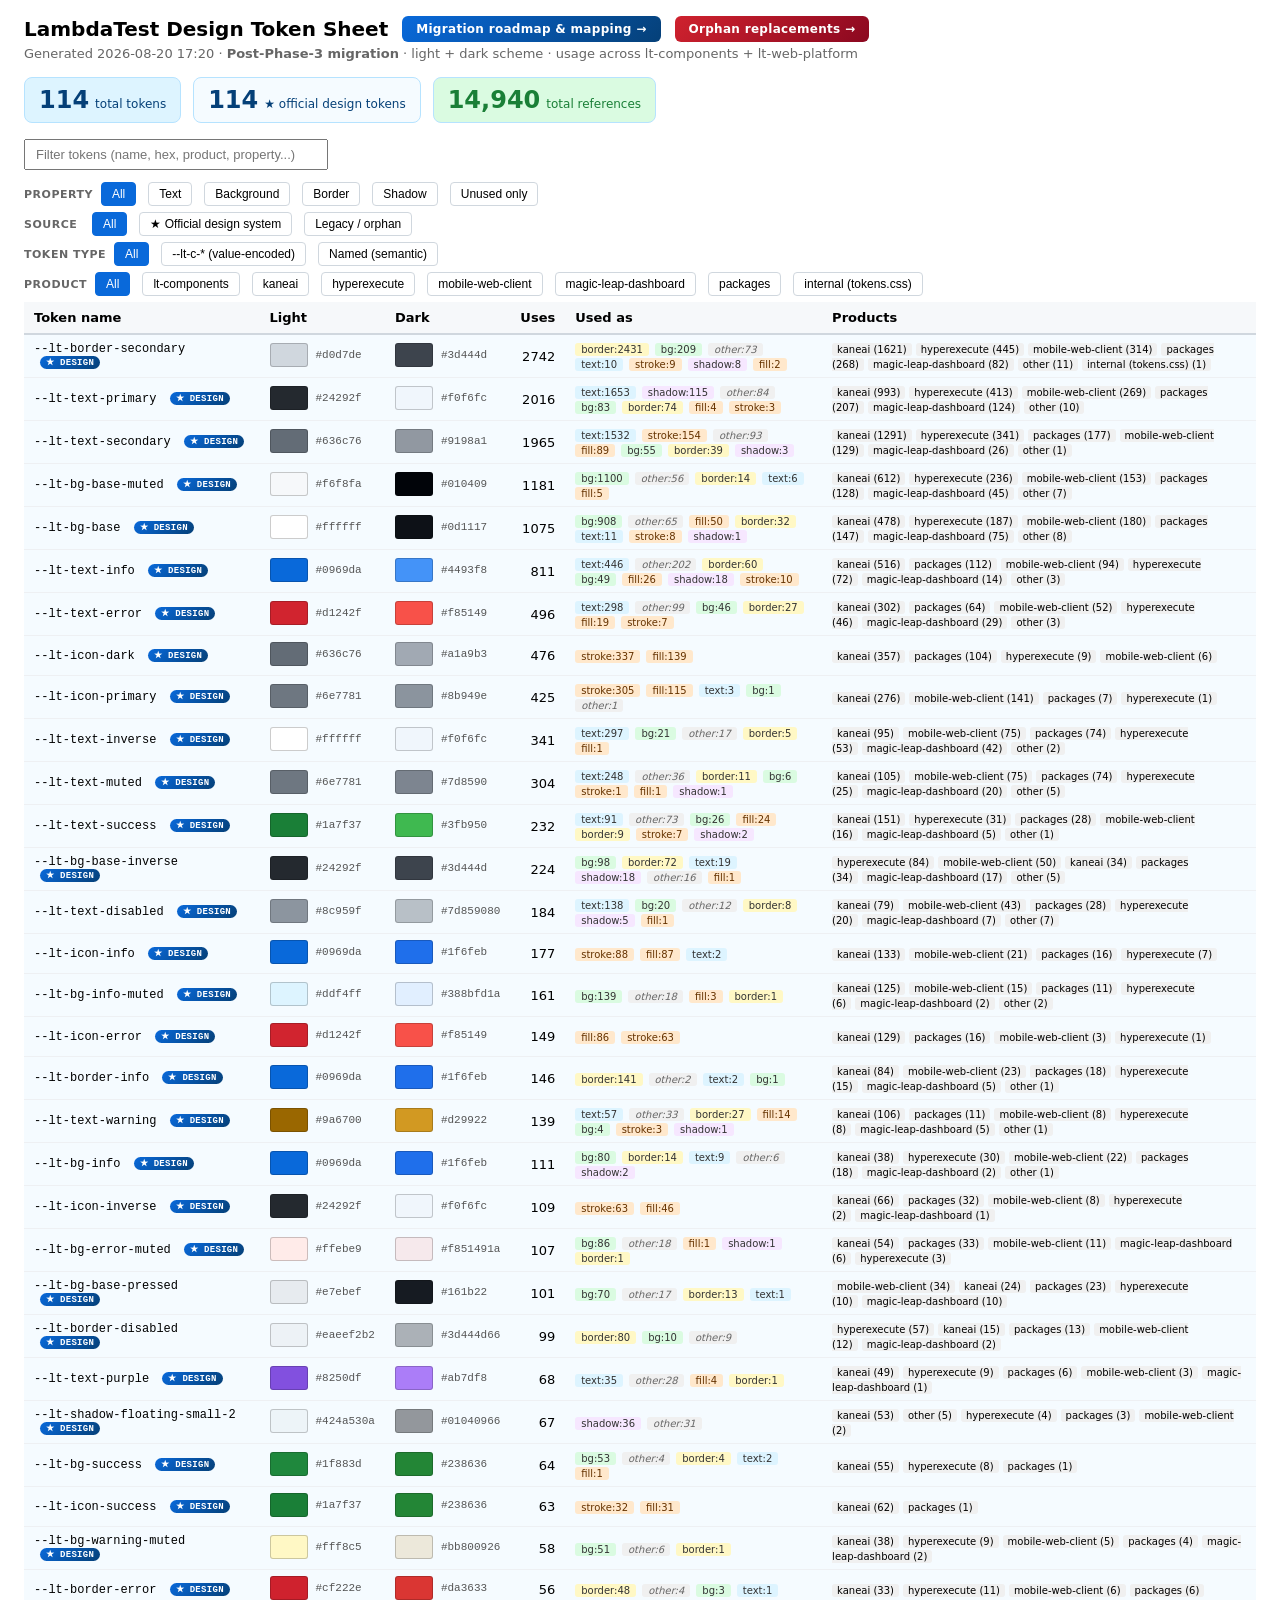
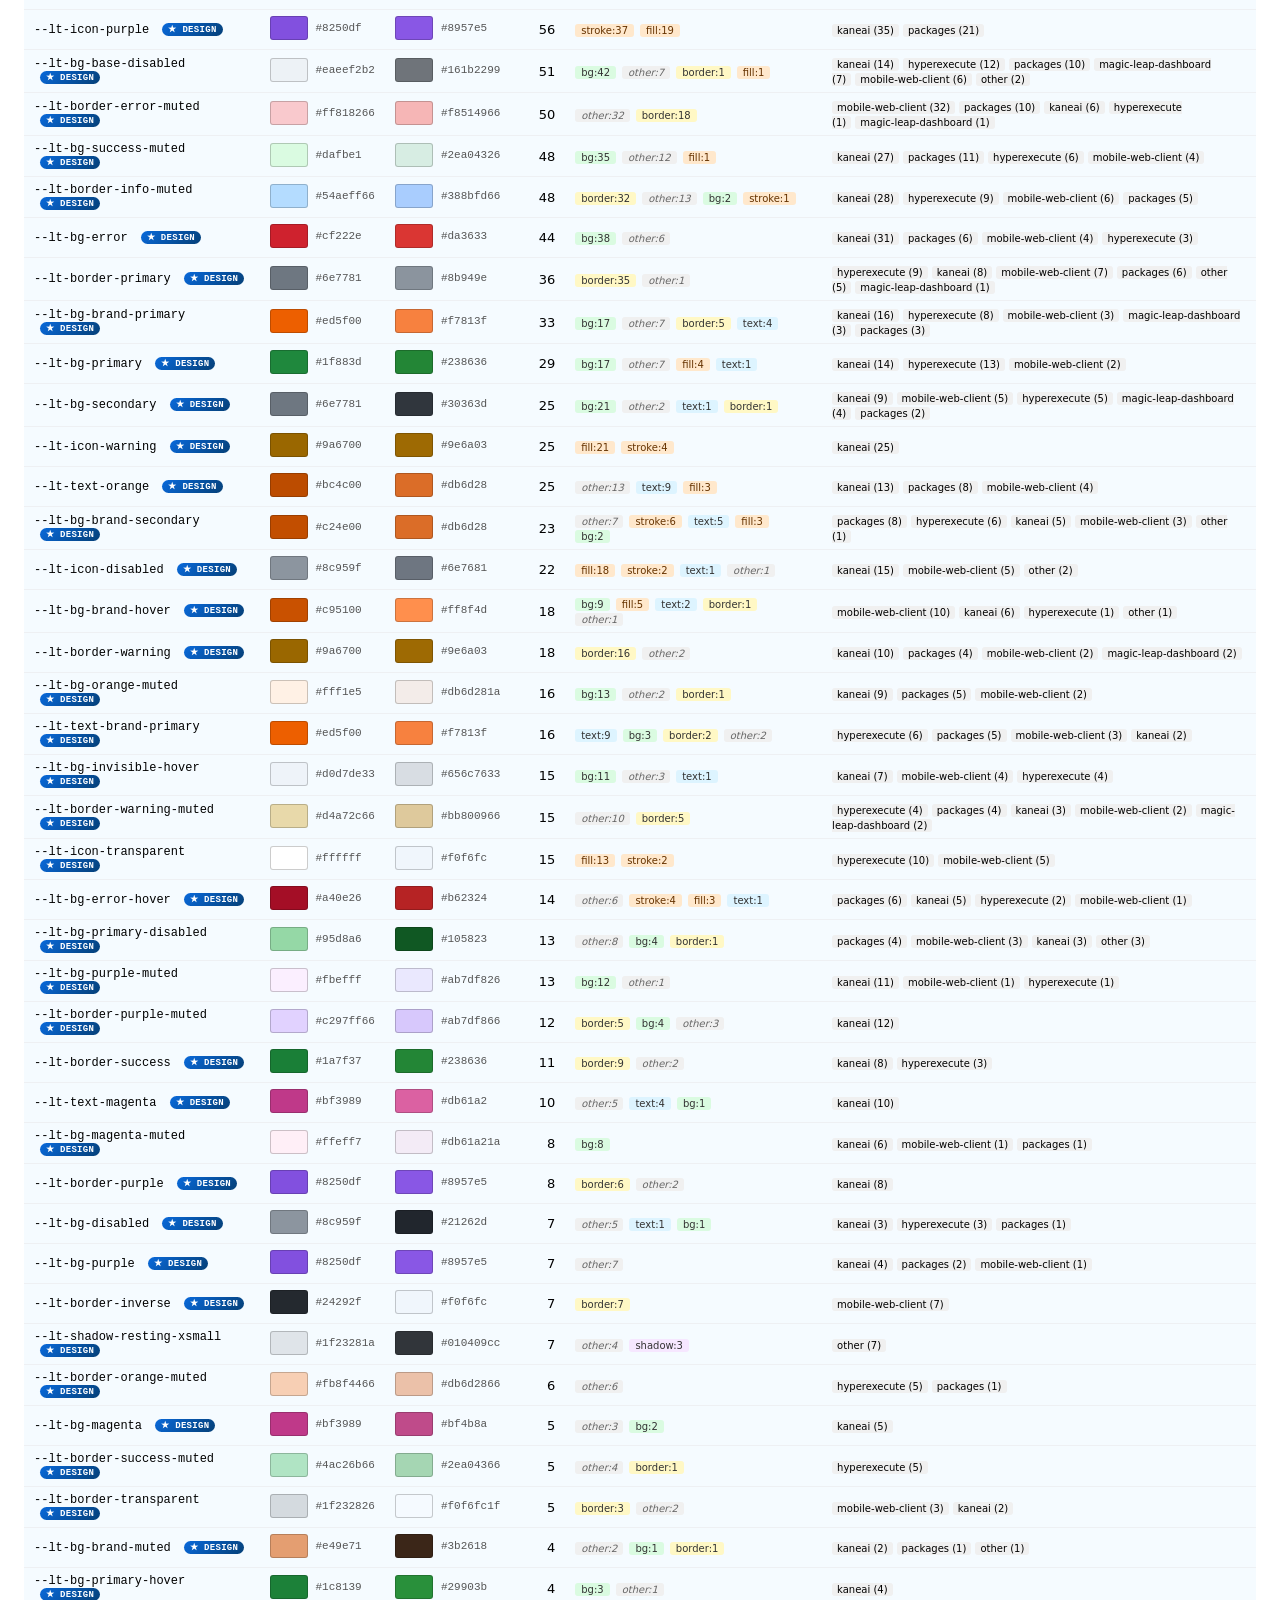
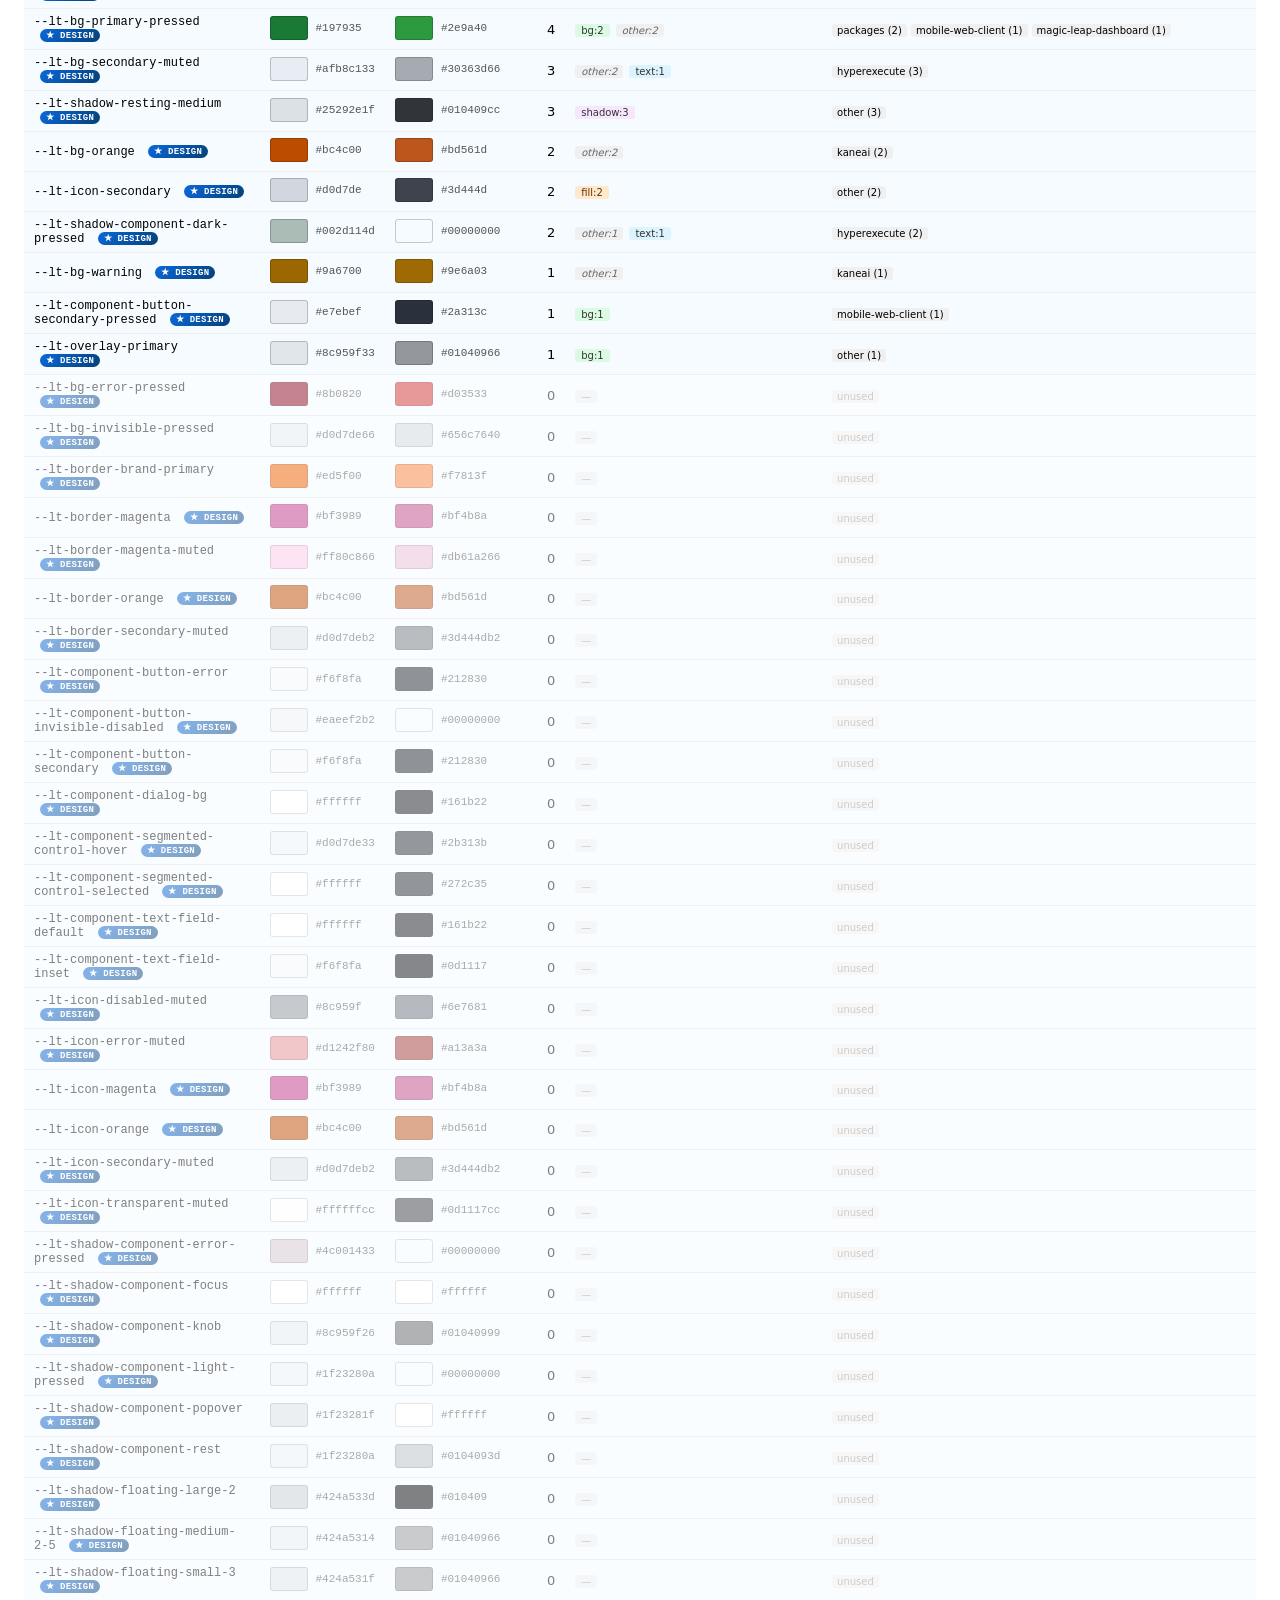
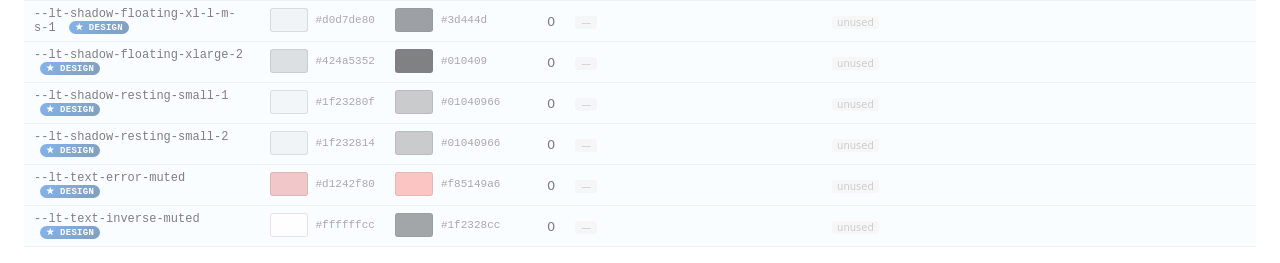
==== commit 3ecd3bf8: "Terminal state: all 326 orphans resolved — 114/114 design palette Closing sweep lt-web-platform 3eb1" ====
--- a/index.html
+++ b/index.html
@@ -47,11 +47,11 @@
   <a href="mapping.html" style="font-size:12px; font-weight:600; padding:6px 14px; border-radius:6px; background:linear-gradient(135deg,#0969da,#054078); color:white; text-decoration:none; letter-spacing:0.3px;">Migration roadmap &amp; mapping →</a>
   <a href="mapped.html" style="font-size:12px; font-weight:600; padding:6px 14px; border-radius:6px; background:linear-gradient(135deg,#cf222e,#8b0820); color:white; text-decoration:none; letter-spacing:0.3px;">Orphan replacements →</a>
 </h1>
-<div class="meta">Generated 2026-08-20 15:15 &middot; <strong>Post-Phase-3 migration</strong> &middot; light + dark scheme &middot; usage across lt-components + lt-web-platform</div>
+<div class="meta">Generated 2026-08-20 17:20 &middot; <strong>Post-Phase-3 migration</strong> &middot; light + dark scheme &middot; usage across lt-components + lt-web-platform</div>
 <div class="stats">
-  <span class="stat-pill total"><span class="num" id="total-count">118</span><span>total tokens</span></span>
+  <span class="stat-pill total"><span class="num" id="total-count">114</span><span>total tokens</span></span>
   <span class="stat-pill total" style="background:#f5fbff;color:#054078;border:1px solid #b6e3ff"><span class="num">114</span><span>★ official design tokens</span></span>
-  <span class="stat-pill total" style="background:#dafbe1;color:#1a7f37"><span class="num">14,797</span><span>total references</span></span>
+  <span class="stat-pill total" style="background:#dafbe1;color:#1a7f37"><span class="num">14,940</span><span>total references</span></span>
 </div>
 <div class="controls">
   <input type="text" id="filter" placeholder="Filter tokens (name, hex, product, property...)">
@@ -102,20 +102,20 @@
   <th data-sort="props">Used as</th>
   <th data-sort="products">Products</th>
 </tr></thead><tbody>
-<tr class="design-token" data-name="--lt-border-secondary" data-prop="border" data-count="2724" data-products="mobile-web-client|kaneai|hyperexecute|magic-leap-dashboard|packages|internal|other" data-source="design">
+<tr class="design-token" data-name="--lt-border-secondary" data-prop="border" data-count="2742" data-products="mobile-web-client|kaneai|hyperexecute|magic-leap-dashboard|packages|internal|other" data-source="design">
 <td><div class=name>--lt-border-secondary <span class="design-badge" title="Official design system token">★ Design</span></div></td>
 <td><div class='hex-cell'><span class=swatch style='background:#d0d7de'></span><span class=hex>#d0d7de</span></div></td>
 <td><div class='hex-cell'><span class=swatch style='background:#3d444d'></span><span class=hex>#3d444d</span></div></td>
-<td class=count>2724</td>
-<td class=props><span class='border'>border:2417</span><span class='bg'>bg:209</span><span class='other'>other:69</span><span class='text'>text:10</span><span class='stroke'>stroke:9</span><span class='shadow'>shadow:8</span><span class='fill'>fill:2</span></td>
-<td class=products><span>kaneai (1606)</span><span>hyperexecute (445)</span><span>mobile-web-client (311)</span><span>packages (268)</span><span>magic-leap-dashboard (82)</span><span>other (11)</span><span>internal (tokens.css) (1)</span></td></tr>
-<tr class="design-token" data-name="--lt-text-primary" data-prop="text" data-count="1980" data-products="mobile-web-client|kaneai|hyperexecute|magic-leap-dashboard|packages|other" data-source="design">
+<td class=count>2742</td>
+<td class=props><span class='border'>border:2431</span><span class='bg'>bg:209</span><span class='other'>other:73</span><span class='text'>text:10</span><span class='stroke'>stroke:9</span><span class='shadow'>shadow:8</span><span class='fill'>fill:2</span></td>
+<td class=products><span>kaneai (1621)</span><span>hyperexecute (445)</span><span>mobile-web-client (314)</span><span>packages (268)</span><span>magic-leap-dashboard (82)</span><span>other (11)</span><span>internal (tokens.css) (1)</span></td></tr>
+<tr class="design-token" data-name="--lt-text-primary" data-prop="text" data-count="2016" data-products="mobile-web-client|kaneai|hyperexecute|magic-leap-dashboard|packages|other" data-source="design">
 <td><div class=name>--lt-text-primary <span class="design-badge" title="Official design system token">★ Design</span></div></td>
 <td><div class='hex-cell'><span class=swatch style='background:#24292f'></span><span class=hex>#24292f</span></div></td>
 <td><div class='hex-cell'><span class=swatch style='background:#f0f6fc'></span><span class=hex>#f0f6fc</span></div></td>
-<td class=count>1980</td>
-<td class=props><span class='text'>text:1621</span><span class='shadow'>shadow:115</span><span class='bg'>bg:82</span><span class='other'>other:81</span><span class='border'>border:74</span><span class='fill'>fill:4</span><span class='stroke'>stroke:3</span></td>
-<td class=products><span>kaneai (993)</span><span>hyperexecute (406)</span><span>mobile-web-client (260)</span><span>packages (196)</span><span>magic-leap-dashboard (119)</span><span>other (6)</span></td></tr>
+<td class=count>2016</td>
+<td class=props><span class='text'>text:1653</span><span class='shadow'>shadow:115</span><span class='other'>other:84</span><span class='bg'>bg:83</span><span class='border'>border:74</span><span class='fill'>fill:4</span><span class='stroke'>stroke:3</span></td>
+<td class=products><span>kaneai (993)</span><span>hyperexecute (413)</span><span>mobile-web-client (269)</span><span>packages (207)</span><span>magic-leap-dashboard (124)</span><span>other (10)</span></td></tr>
 <tr class="design-token" data-name="--lt-text-secondary" data-prop="text" data-count="1965" data-products="mobile-web-client|kaneai|hyperexecute|magic-leap-dashboard|packages|other" data-source="design">
 <td><div class=name>--lt-text-secondary <span class="design-badge" title="Official design system token">★ Design</span></div></td>
 <td><div class='hex-cell'><span class=swatch style='background:#636c76'></span><span class=hex>#636c76</span></div></td>
@@ -123,13 +123,13 @@
 <td class=count>1965</td>
 <td class=props><span class='text'>text:1532</span><span class='stroke'>stroke:154</span><span class='other'>other:93</span><span class='fill'>fill:89</span><span class='bg'>bg:55</span><span class='border'>border:39</span><span class='shadow'>shadow:3</span></td>
 <td class=products><span>kaneai (1291)</span><span>hyperexecute (341)</span><span>packages (177)</span><span>mobile-web-client (129)</span><span>magic-leap-dashboard (26)</span><span>other (1)</span></td></tr>
-<tr class="design-token" data-name="--lt-bg-base-muted" data-prop="bg" data-count="1159" data-products="mobile-web-client|kaneai|hyperexecute|magic-leap-dashboard|packages|other" data-source="design">
+<tr class="design-token" data-name="--lt-bg-base-muted" data-prop="bg" data-count="1181" data-products="mobile-web-client|kaneai|hyperexecute|magic-leap-dashboard|packages|other" data-source="design">
 <td><div class=name>--lt-bg-base-muted <span class="design-badge" title="Official design system token">★ Design</span></div></td>
 <td><div class='hex-cell'><span class=swatch style='background:#f6f8fa'></span><span class=hex>#f6f8fa</span></div></td>
 <td><div class='hex-cell'><span class=swatch style='background:#010409'></span><span class=hex>#010409</span></div></td>
-<td class=count>1159</td>
-<td class=props><span class='bg'>bg:1080</span><span class='other'>other:54</span><span class='border'>border:14</span><span class='text'>text:6</span><span class='fill'>fill:5</span></td>
-<td class=products><span>kaneai (596)</span><span>hyperexecute (236)</span><span>mobile-web-client (149)</span><span>packages (126)</span><span>magic-leap-dashboard (45)</span><span>other (7)</span></td></tr>
+<td class=count>1181</td>
+<td class=props><span class='bg'>bg:1100</span><span class='other'>other:56</span><span class='border'>border:14</span><span class='text'>text:6</span><span class='fill'>fill:5</span></td>
+<td class=products><span>kaneai (612)</span><span>hyperexecute (236)</span><span>mobile-web-client (153)</span><span>packages (128)</span><span>magic-leap-dashboard (45)</span><span>other (7)</span></td></tr>
 <tr class="design-token" data-name="--lt-bg-base" data-prop="bg" data-count="1075" data-products="mobile-web-client|kaneai|hyperexecute|magic-leap-dashboard|packages|other" data-source="design">
 <td><div class=name>--lt-bg-base <span class="design-badge" title="Official design system token">★ Design</span></div></td>
 <td><div class='hex-cell'><span class=swatch style='background:#ffffff'></span><span class=hex>#ffffff</span></div></td>
@@ -137,20 +137,20 @@
 <td class=count>1075</td>
 <td class=props><span class='bg'>bg:908</span><span class='other'>other:65</span><span class='fill'>fill:50</span><span class='border'>border:32</span><span class='text'>text:11</span><span class='stroke'>stroke:8</span><span class='shadow'>shadow:1</span></td>
 <td class=products><span>kaneai (478)</span><span>hyperexecute (187)</span><span>mobile-web-client (180)</span><span>packages (147)</span><span>magic-leap-dashboard (75)</span><span>other (8)</span></td></tr>
-<tr class="design-token" data-name="--lt-text-info" data-prop="text" data-count="800" data-products="mobile-web-client|kaneai|hyperexecute|magic-leap-dashboard|packages|other" data-source="design">
+<tr class="design-token" data-name="--lt-text-info" data-prop="text" data-count="811" data-products="mobile-web-client|kaneai|hyperexecute|magic-leap-dashboard|packages|other" data-source="design">
 <td><div class=name>--lt-text-info <span class="design-badge" title="Official design system token">★ Design</span></div></td>
 <td><div class='hex-cell'><span class=swatch style='background:#0969da'></span><span class=hex>#0969da</span></div></td>
 <td><div class='hex-cell'><span class=swatch style='background:#4493f8'></span><span class=hex>#4493f8</span></div></td>
-<td class=count>800</td>
-<td class=props><span class='text'>text:438</span><span class='other'>other:199</span><span class='border'>border:60</span><span class='bg'>bg:49</span><span class='fill'>fill:26</span><span class='shadow'>shadow:18</span><span class='stroke'>stroke:10</span></td>
-<td class=products><span>kaneai (516)</span><span>packages (107)</span><span>mobile-web-client (93)</span><span>hyperexecute (67)</span><span>magic-leap-dashboard (14)</span><span>other (3)</span></td></tr>
-<tr class="design-token" data-name="--lt-text-error" data-prop="text" data-count="493" data-products="mobile-web-client|kaneai|hyperexecute|magic-leap-dashboard|packages|other" data-source="design">
+<td class=count>811</td>
+<td class=props><span class='text'>text:446</span><span class='other'>other:202</span><span class='border'>border:60</span><span class='bg'>bg:49</span><span class='fill'>fill:26</span><span class='shadow'>shadow:18</span><span class='stroke'>stroke:10</span></td>
+<td class=products><span>kaneai (516)</span><span>packages (112)</span><span>mobile-web-client (94)</span><span>hyperexecute (72)</span><span>magic-leap-dashboard (14)</span><span>other (3)</span></td></tr>
+<tr class="design-token" data-name="--lt-text-error" data-prop="text" data-count="496" data-products="mobile-web-client|kaneai|hyperexecute|magic-leap-dashboard|packages|other" data-source="design">
 <td><div class=name>--lt-text-error <span class="design-badge" title="Official design system token">★ Design</span></div></td>
 <td><div class='hex-cell'><span class=swatch style='background:#d1242f'></span><span class=hex>#d1242f</span></div></td>
 <td><div class='hex-cell'><span class=swatch style='background:#f85149'></span><span class=hex>#f85149</span></div></td>
-<td class=count>493</td>
-<td class=props><span class='text'>text:296</span><span class='other'>other:98</span><span class='bg'>bg:46</span><span class='border'>border:27</span><span class='fill'>fill:19</span><span class='stroke'>stroke:7</span></td>
-<td class=products><span>kaneai (302)</span><span>packages (63)</span><span>mobile-web-client (52)</span><span>hyperexecute (45)</span><span>magic-leap-dashboard (28)</span><span>other (3)</span></td></tr>
+<td class=count>496</td>
+<td class=props><span class='text'>text:298</span><span class='other'>other:99</span><span class='bg'>bg:46</span><span class='border'>border:27</span><span class='fill'>fill:19</span><span class='stroke'>stroke:7</span></td>
+<td class=products><span>kaneai (302)</span><span>packages (64)</span><span>mobile-web-client (52)</span><span>hyperexecute (46)</span><span>magic-leap-dashboard (29)</span><span>other (3)</span></td></tr>
 <tr class="design-token" data-name="--lt-icon-dark" data-prop="stroke" data-count="476" data-products="mobile-web-client|kaneai|hyperexecute|packages" data-source="design">
 <td><div class=name>--lt-icon-dark <span class="design-badge" title="Official design system token">★ Design</span></div></td>
 <td><div class='hex-cell'><span class=swatch style='background:#636c76'></span><span class=hex>#636c76</span></div></td>
@@ -158,13 +158,13 @@
 <td class=count>476</td>
 <td class=props><span class='stroke'>stroke:337</span><span class='fill'>fill:139</span></td>
 <td class=products><span>kaneai (357)</span><span>packages (104)</span><span>hyperexecute (9)</span><span>mobile-web-client (6)</span></td></tr>
-<tr class="design-token" data-name="--lt-icon-primary" data-prop="stroke" data-count="424" data-products="mobile-web-client|kaneai|hyperexecute|packages" data-source="design">
+<tr class="design-token" data-name="--lt-icon-primary" data-prop="stroke" data-count="425" data-products="mobile-web-client|kaneai|hyperexecute|packages" data-source="design">
 <td><div class=name>--lt-icon-primary <span class="design-badge" title="Official design system token">★ Design</span></div></td>
 <td><div class='hex-cell'><span class=swatch style='background:#6e7781'></span><span class=hex>#6e7781</span></div></td>
 <td><div class='hex-cell'><span class=swatch style='background:#8b949e'></span><span class=hex>#8b949e</span></div></td>
-<td class=count>424</td>
-<td class=props><span class='stroke'>stroke:304</span><span class='fill'>fill:115</span><span class='text'>text:3</span><span class='bg'>bg:1</span><span class='other'>other:1</span></td>
-<td class=products><span>kaneai (276)</span><span>mobile-web-client (141)</span><span>packages (6)</span><span>hyperexecute (1)</span></td></tr>
+<td class=count>425</td>
+<td class=props><span class='stroke'>stroke:305</span><span class='fill'>fill:115</span><span class='text'>text:3</span><span class='bg'>bg:1</span><span class='other'>other:1</span></td>
+<td class=products><span>kaneai (276)</span><span>mobile-web-client (141)</span><span>packages (7)</span><span>hyperexecute (1)</span></td></tr>
 <tr class="design-token" data-name="--lt-text-inverse" data-prop="text" data-count="341" data-products="mobile-web-client|kaneai|hyperexecute|magic-leap-dashboard|packages|other" data-source="design">
 <td><div class=name>--lt-text-inverse <span class="design-badge" title="Official design system token">★ Design</span></div></td>
 <td><div class='hex-cell'><span class=swatch style='background:#ffffff'></span><span class=hex>#ffffff</span></div></td>
@@ -172,20 +172,20 @@
 <td class=count>341</td>
 <td class=props><span class='text'>text:297</span><span class='bg'>bg:21</span><span class='other'>other:17</span><span class='border'>border:5</span><span class='fill'>fill:1</span></td>
 <td class=products><span>kaneai (95)</span><span>mobile-web-client (75)</span><span>packages (74)</span><span>hyperexecute (53)</span><span>magic-leap-dashboard (42)</span><span>other (2)</span></td></tr>
-<tr class="design-token" data-name="--lt-text-muted" data-prop="text" data-count="301" data-products="mobile-web-client|kaneai|hyperexecute|magic-leap-dashboard|packages|other" data-source="design">
+<tr class="design-token" data-name="--lt-text-muted" data-prop="text" data-count="304" data-products="mobile-web-client|kaneai|hyperexecute|magic-leap-dashboard|packages|other" data-source="design">
 <td><div class=name>--lt-text-muted <span class="design-badge" title="Official design system token">★ Design</span></div></td>
 <td><div class='hex-cell'><span class=swatch style='background:#6e7781'></span><span class=hex>#6e7781</span></div></td>
 <td><div class='hex-cell'><span class=swatch style='background:#7d8590'></span><span class=hex>#7d8590</span></div></td>
-<td class=count>301</td>
-<td class=props><span class='text'>text:245</span><span class='other'>other:36</span><span class='border'>border:11</span><span class='bg'>bg:6</span><span class='stroke'>stroke:1</span><span class='fill'>fill:1</span><span class='shadow'>shadow:1</span></td>
-<td class=products><span>kaneai (105)</span><span>mobile-web-client (75)</span><span>packages (74)</span><span>hyperexecute (25)</span><span>magic-leap-dashboard (20)</span><span>other (2)</span></td></tr>
-<tr class="design-token" data-name="--lt-text-success" data-prop="text" data-count="231" data-products="mobile-web-client|kaneai|hyperexecute|magic-leap-dashboard|packages" data-source="design">
+<td class=count>304</td>
+<td class=props><span class='text'>text:248</span><span class='other'>other:36</span><span class='border'>border:11</span><span class='bg'>bg:6</span><span class='stroke'>stroke:1</span><span class='fill'>fill:1</span><span class='shadow'>shadow:1</span></td>
+<td class=products><span>kaneai (105)</span><span>mobile-web-client (75)</span><span>packages (74)</span><span>hyperexecute (25)</span><span>magic-leap-dashboard (20)</span><span>other (5)</span></td></tr>
+<tr class="design-token" data-name="--lt-text-success" data-prop="text" data-count="232" data-products="mobile-web-client|kaneai|hyperexecute|magic-leap-dashboard|packages|other" data-source="design">
 <td><div class=name>--lt-text-success <span class="design-badge" title="Official design system token">★ Design</span></div></td>
 <td><div class='hex-cell'><span class=swatch style='background:#1a7f37'></span><span class=hex>#1a7f37</span></div></td>
 <td><div class='hex-cell'><span class=swatch style='background:#3fb950'></span><span class=hex>#3fb950</span></div></td>
-<td class=count>231</td>
-<td class=props><span class='text'>text:90</span><span class='other'>other:73</span><span class='bg'>bg:26</span><span class='fill'>fill:24</span><span class='border'>border:9</span><span class='stroke'>stroke:7</span><span class='shadow'>shadow:2</span></td>
-<td class=products><span>kaneai (151)</span><span>hyperexecute (31)</span><span>packages (28)</span><span>mobile-web-client (16)</span><span>magic-leap-dashboard (5)</span></td></tr>
+<td class=count>232</td>
+<td class=props><span class='text'>text:91</span><span class='other'>other:73</span><span class='bg'>bg:26</span><span class='fill'>fill:24</span><span class='border'>border:9</span><span class='stroke'>stroke:7</span><span class='shadow'>shadow:2</span></td>
+<td class=products><span>kaneai (151)</span><span>hyperexecute (31)</span><span>packages (28)</span><span>mobile-web-client (16)</span><span>magic-leap-dashboard (5)</span><span>other (1)</span></td></tr>
 <tr class="design-token" data-name="--lt-bg-base-inverse" data-prop="bg" data-count="224" data-products="mobile-web-client|kaneai|hyperexecute|magic-leap-dashboard|packages|other" data-source="design">
 <td><div class=name>--lt-bg-base-inverse <span class="design-badge" title="Official design system token">★ Design</span></div></td>
 <td><div class='hex-cell'><span class=swatch style='background:#24292f'></span><span class=hex>#24292f</span></div></td>
@@ -193,13 +193,13 @@
 <td class=count>224</td>
 <td class=props><span class='bg'>bg:98</span><span class='border'>border:72</span><span class='text'>text:19</span><span class='shadow'>shadow:18</span><span class='other'>other:16</span><span class='fill'>fill:1</span></td>
 <td class=products><span>hyperexecute (84)</span><span>mobile-web-client (50)</span><span>kaneai (34)</span><span>packages (34)</span><span>magic-leap-dashboard (17)</span><span>other (5)</span></td></tr>
-<tr class="design-token" data-name="--lt-text-disabled" data-prop="text" data-count="181" data-products="mobile-web-client|kaneai|hyperexecute|magic-leap-dashboard|packages|other" data-source="design">
+<tr class="design-token" data-name="--lt-text-disabled" data-prop="text" data-count="184" data-products="mobile-web-client|kaneai|hyperexecute|magic-leap-dashboard|packages|other" data-source="design">
 <td><div class=name>--lt-text-disabled <span class="design-badge" title="Official design system token">★ Design</span></div></td>
 <td><div class='hex-cell'><span class=swatch style='background:#8c959f'></span><span class=hex>#8c959f</span></div></td>
 <td><div class='hex-cell'><span class=swatch style='background:#7d859080'></span><span class=hex>#7d859080</span></div></td>
-<td class=count>181</td>
-<td class=props><span class='text'>text:138</span><span class='bg'>bg:20</span><span class='other'>other:10</span><span class='border'>border:8</span><span class='shadow'>shadow:5</span></td>
-<td class=products><span>kaneai (79)</span><span>mobile-web-client (43)</span><span>packages (28)</span><span>hyperexecute (20)</span><span>magic-leap-dashboard (7)</span><span>other (4)</span></td></tr>
+<td class=count>184</td>
+<td class=props><span class='text'>text:138</span><span class='bg'>bg:20</span><span class='other'>other:12</span><span class='border'>border:8</span><span class='shadow'>shadow:5</span><span class='fill'>fill:1</span></td>
+<td class=products><span>kaneai (79)</span><span>mobile-web-client (43)</span><span>packages (28)</span><span>hyperexecute (20)</span><span>magic-leap-dashboard (7)</span><span>other (7)</span></td></tr>
 <tr class="design-token" data-name="--lt-icon-info" data-prop="stroke" data-count="177" data-products="mobile-web-client|kaneai|hyperexecute|packages" data-source="design">
 <td><div class=name>--lt-icon-info <span class="design-badge" title="Official design system token">★ Design</span></div></td>
 <td><div class='hex-cell'><span class=swatch style='background:#0969da'></span><span class=hex>#0969da</span></div></td>
@@ -207,6 +207,13 @@
 <td class=count>177</td>
 <td class=props><span class='stroke'>stroke:88</span><span class='fill'>fill:87</span><span class='text'>text:2</span></td>
 <td class=products><span>kaneai (133)</span><span>mobile-web-client (21)</span><span>packages (16)</span><span>hyperexecute (7)</span></td></tr>
+<tr class="design-token" data-name="--lt-bg-info-muted" data-prop="bg" data-count="161" data-products="mobile-web-client|kaneai|hyperexecute|magic-leap-dashboard|packages|other" data-source="design">
+<td><div class=name>--lt-bg-info-muted <span class="design-badge" title="Official design system token">★ Design</span></div></td>
+<td><div class='hex-cell'><span class=swatch style='background:#ddf4ff'></span><span class=hex>#ddf4ff</span></div></td>
+<td><div class='hex-cell'><span class=swatch style='background:#388bfd1a'></span><span class=hex>#388bfd1a</span></div></td>
+<td class=count>161</td>
+<td class=props><span class='bg'>bg:139</span><span class='other'>other:18</span><span class='fill'>fill:3</span><span class='border'>border:1</span></td>
+<td class=products><span>kaneai (125)</span><span>mobile-web-client (15)</span><span>packages (11)</span><span>hyperexecute (6)</span><span>magic-leap-dashboard (2)</span><span>other (2)</span></td></tr>
 <tr class="design-token" data-name="--lt-icon-error" data-prop="fill" data-count="149" data-products="mobile-web-client|kaneai|hyperexecute|packages" data-source="design">
 <td><div class=name>--lt-icon-error <span class="design-badge" title="Official design system token">★ Design</span></div></td>
 <td><div class='hex-cell'><span class=swatch style='background:#d1242f'></span><span class=hex>#d1242f</span></div></td>
@@ -214,6 +221,13 @@
 <td class=count>149</td>
 <td class=props><span class='fill'>fill:86</span><span class='stroke'>stroke:63</span></td>
 <td class=products><span>kaneai (129)</span><span>packages (16)</span><span>mobile-web-client (3)</span><span>hyperexecute (1)</span></td></tr>
+<tr class="design-token" data-name="--lt-border-info" data-prop="border" data-count="146" data-products="mobile-web-client|kaneai|hyperexecute|magic-leap-dashboard|packages|other" data-source="design">
+<td><div class=name>--lt-border-info <span class="design-badge" title="Official design system token">★ Design</span></div></td>
+<td><div class='hex-cell'><span class=swatch style='background:#0969da'></span><span class=hex>#0969da</span></div></td>
+<td><div class='hex-cell'><span class=swatch style='background:#1f6feb'></span><span class=hex>#1f6feb</span></div></td>
+<td class=count>146</td>
+<td class=props><span class='border'>border:141</span><span class='other'>other:2</span><span class='text'>text:2</span><span class='bg'>bg:1</span></td>
+<td class=products><span>kaneai (84)</span><span>mobile-web-client (23)</span><span>packages (18)</span><span>hyperexecute (15)</span><span>magic-leap-dashboard (5)</span><span>other (1)</span></td></tr>
 <tr class="design-token" data-name="--lt-text-warning" data-prop="text" data-count="139" data-products="mobile-web-client|kaneai|hyperexecute|magic-leap-dashboard|packages|other" data-source="design">
 <td><div class=name>--lt-text-warning <span class="design-badge" title="Official design system token">★ Design</span></div></td>
 <td><div class='hex-cell'><span class=swatch style='background:#9a6700'></span><span class=hex>#9a6700</span></div></td>
@@ -221,20 +235,13 @@
 <td class=count>139</td>
 <td class=props><span class='text'>text:57</span><span class='other'>other:33</span><span class='border'>border:27</span><span class='fill'>fill:14</span><span class='bg'>bg:4</span><span class='stroke'>stroke:3</span><span class='shadow'>shadow:1</span></td>
 <td class=products><span>kaneai (106)</span><span>packages (11)</span><span>mobile-web-client (8)</span><span>hyperexecute (8)</span><span>magic-leap-dashboard (5)</span><span>other (1)</span></td></tr>
-<tr class="design-token" data-name="--lt-bg-info-muted" data-prop="bg" data-count="137" data-products="mobile-web-client|kaneai|hyperexecute|magic-leap-dashboard|packages|other" data-source="design">
-<td><div class=name>--lt-bg-info-muted <span class="design-badge" title="Official design system token">★ Design</span></div></td>
-<td><div class='hex-cell'><span class=swatch style='background:#ddf4ff'></span><span class=hex>#ddf4ff</span></div></td>
-<td><div class='hex-cell'><span class=swatch style='background:#388bfd1a'></span><span class=hex>#388bfd1a</span></div></td>
-<td class=count>137</td>
-<td class=props><span class='bg'>bg:120</span><span class='other'>other:13</span><span class='fill'>fill:3</span><span class='border'>border:1</span></td>
-<td class=products><span>kaneai (104)</span><span>mobile-web-client (14)</span><span>packages (9)</span><span>hyperexecute (6)</span><span>magic-leap-dashboard (2)</span><span>other (2)</span></td></tr>
-<tr class="design-token" data-name="--lt-border-info" data-prop="border" data-count="133" data-products="mobile-web-client|kaneai|hyperexecute|magic-leap-dashboard|packages" data-source="design">
-<td><div class=name>--lt-border-info <span class="design-badge" title="Official design system token">★ Design</span></div></td>
+<tr class="design-token" data-name="--lt-bg-info" data-prop="bg" data-count="111" data-products="mobile-web-client|kaneai|hyperexecute|magic-leap-dashboard|packages|other" data-source="design">
+<td><div class=name>--lt-bg-info <span class="design-badge" title="Official design system token">★ Design</span></div></td>
 <td><div class='hex-cell'><span class=swatch style='background:#0969da'></span><span class=hex>#0969da</span></div></td>
 <td><div class='hex-cell'><span class=swatch style='background:#1f6feb'></span><span class=hex>#1f6feb</span></div></td>
-<td class=count>133</td>
-<td class=props><span class='border'>border:129</span><span class='other'>other:2</span><span class='text'>text:2</span></td>
-<td class=products><span>kaneai (84)</span><span>mobile-web-client (20)</span><span>packages (13)</span><span>hyperexecute (11)</span><span>magic-leap-dashboard (5)</span></td></tr>
+<td class=count>111</td>
+<td class=props><span class='bg'>bg:80</span><span class='border'>border:14</span><span class='text'>text:9</span><span class='other'>other:6</span><span class='shadow'>shadow:2</span></td>
+<td class=products><span>kaneai (38)</span><span>hyperexecute (30)</span><span>mobile-web-client (22)</span><span>packages (18)</span><span>magic-leap-dashboard (2)</span><span>other (1)</span></td></tr>
 <tr class="design-token" data-name="--lt-icon-inverse" data-prop="stroke" data-count="109" data-products="mobile-web-client|kaneai|hyperexecute|magic-leap-dashboard|packages" data-source="design">
 <td><div class=name>--lt-icon-inverse <span class="design-badge" title="Official design system token">★ Design</span></div></td>
 <td><div class='hex-cell'><span class=swatch style='background:#24292f'></span><span class=hex>#24292f</span></div></td>
@@ -242,20 +249,20 @@
 <td class=count>109</td>
 <td class=props><span class='stroke'>stroke:63</span><span class='fill'>fill:46</span></td>
 <td class=products><span>kaneai (66)</span><span>packages (32)</span><span>mobile-web-client (8)</span><span>hyperexecute (2)</span><span>magic-leap-dashboard (1)</span></td></tr>
-<tr class="" data-name="--lt-brand-teal" data-prop="text" data-count="104" data-products="mobile-web-client|hyperexecute|magic-leap-dashboard|packages|other" data-source="non-design">
-<td><div class=name>--lt-brand-teal</div></td>
-<td><div class='hex-cell'><span class=swatch style='background:#0ebac5'></span><span class=hex>#0ebac5</span></div></td>
-<td><div class='hex-cell'><span class=swatch style='background:#0ebac5'></span><span class=hex>#0ebac5</span></div></td>
-<td class=count>104</td>
-<td class=props><span class='text'>text:37</span><span class='border'>border:34</span><span class='bg'>bg:20</span><span class='other'>other:11</span><span class='shadow'>shadow:2</span></td>
-<td class=products><span>mobile-web-client (38)</span><span>hyperexecute (36)</span><span>packages (21)</span><span>magic-leap-dashboard (8)</span><span>other (1)</span></td></tr>
-<tr class="design-token" data-name="--lt-bg-error-muted" data-prop="bg" data-count="100" data-products="mobile-web-client|kaneai|hyperexecute|magic-leap-dashboard|packages" data-source="design">
+<tr class="design-token" data-name="--lt-bg-error-muted" data-prop="bg" data-count="107" data-products="mobile-web-client|kaneai|hyperexecute|magic-leap-dashboard|packages" data-source="design">
 <td><div class=name>--lt-bg-error-muted <span class="design-badge" title="Official design system token">★ Design</span></div></td>
 <td><div class='hex-cell'><span class=swatch style='background:#ffebe9'></span><span class=hex>#ffebe9</span></div></td>
 <td><div class='hex-cell'><span class=swatch style='background:#f851491a'></span><span class=hex>#f851491a</span></div></td>
-<td class=count>100</td>
-<td class=props><span class='bg'>bg:81</span><span class='other'>other:16</span><span class='fill'>fill:1</span><span class='shadow'>shadow:1</span><span class='border'>border:1</span></td>
-<td class=products><span>kaneai (47)</span><span>packages (33)</span><span>mobile-web-client (11)</span><span>magic-leap-dashboard (6)</span><span>hyperexecute (3)</span></td></tr>
+<td class=count>107</td>
+<td class=props><span class='bg'>bg:86</span><span class='other'>other:18</span><span class='fill'>fill:1</span><span class='shadow'>shadow:1</span><span class='border'>border:1</span></td>
+<td class=products><span>kaneai (54)</span><span>packages (33)</span><span>mobile-web-client (11)</span><span>magic-leap-dashboard (6)</span><span>hyperexecute (3)</span></td></tr>
+<tr class="design-token" data-name="--lt-bg-base-pressed" data-prop="bg" data-count="101" data-products="mobile-web-client|kaneai|hyperexecute|magic-leap-dashboard|packages" data-source="design">
+<td><div class=name>--lt-bg-base-pressed <span class="design-badge" title="Official design system token">★ Design</span></div></td>
+<td><div class='hex-cell'><span class=swatch style='background:#e7ebef'></span><span class=hex>#e7ebef</span></div></td>
+<td><div class='hex-cell'><span class=swatch style='background:#161b22'></span><span class=hex>#161b22</span></div></td>
+<td class=count>101</td>
+<td class=props><span class='bg'>bg:70</span><span class='other'>other:17</span><span class='border'>border:13</span><span class='text'>text:1</span></td>
+<td class=products><span>mobile-web-client (34)</span><span>kaneai (24)</span><span>packages (23)</span><span>hyperexecute (10)</span><span>magic-leap-dashboard (10)</span></td></tr>
 <tr class="design-token" data-name="--lt-border-disabled" data-prop="border" data-count="99" data-products="mobile-web-client|kaneai|hyperexecute|magic-leap-dashboard|packages" data-source="design">
 <td><div class=name>--lt-border-disabled <span class="design-badge" title="Official design system token">★ Design</span></div></td>
 <td><div class='hex-cell'><span class=swatch style='background:#eaeef2b2'></span><span class=hex>#eaeef2b2</span></div></td>
@@ -263,20 +270,13 @@
 <td class=count>99</td>
 <td class=props><span class='border'>border:80</span><span class='bg'>bg:10</span><span class='other'>other:9</span></td>
 <td class=products><span>hyperexecute (57)</span><span>kaneai (15)</span><span>packages (13)</span><span>mobile-web-client (12)</span><span>magic-leap-dashboard (2)</span></td></tr>
-<tr class="design-token" data-name="--lt-bg-base-pressed" data-prop="bg" data-count="81" data-products="mobile-web-client|kaneai|hyperexecute|magic-leap-dashboard|packages" data-source="design">
-<td><div class=name>--lt-bg-base-pressed <span class="design-badge" title="Official design system token">★ Design</span></div></td>
-<td><div class='hex-cell'><span class=swatch style='background:#e7ebef'></span><span class=hex>#e7ebef</span></div></td>
-<td><div class='hex-cell'><span class=swatch style='background:#161b22'></span><span class=hex>#161b22</span></div></td>
-<td class=count>81</td>
-<td class=props><span class='bg'>bg:55</span><span class='border'>border:13</span><span class='other'>other:12</span><span class='text'>text:1</span></td>
-<td class=products><span>kaneai (24)</span><span>mobile-web-client (22)</span><span>packages (17)</span><span>hyperexecute (10)</span><span>magic-leap-dashboard (8)</span></td></tr>
-<tr class="design-token" data-name="--lt-bg-info" data-prop="bg" data-count="70" data-products="mobile-web-client|kaneai|hyperexecute|magic-leap-dashboard|packages|other" data-source="design">
-<td><div class=name>--lt-bg-info <span class="design-badge" title="Official design system token">★ Design</span></div></td>
-<td><div class='hex-cell'><span class=swatch style='background:#0969da'></span><span class=hex>#0969da</span></div></td>
-<td><div class='hex-cell'><span class=swatch style='background:#1f6feb'></span><span class=hex>#1f6feb</span></div></td>
-<td class=count>70</td>
-<td class=props><span class='bg'>bg:64</span><span class='other'>other:3</span><span class='border'>border:3</span></td>
-<td class=products><span>kaneai (34)</span><span>packages (13)</span><span>mobile-web-client (11)</span><span>hyperexecute (9)</span><span>magic-leap-dashboard (2)</span><span>other (1)</span></td></tr>
+<tr class="design-token" data-name="--lt-text-purple" data-prop="text" data-count="68" data-products="mobile-web-client|kaneai|hyperexecute|magic-leap-dashboard|packages" data-source="design">
+<td><div class=name>--lt-text-purple <span class="design-badge" title="Official design system token">★ Design</span></div></td>
+<td><div class='hex-cell'><span class=swatch style='background:#8250df'></span><span class=hex>#8250df</span></div></td>
+<td><div class='hex-cell'><span class=swatch style='background:#ab7df8'></span><span class=hex>#ab7df8</span></div></td>
+<td class=count>68</td>
+<td class=props><span class='text'>text:35</span><span class='other'>other:28</span><span class='fill'>fill:4</span><span class='border'>border:1</span></td>
+<td class=products><span>kaneai (49)</span><span>hyperexecute (9)</span><span>packages (6)</span><span>mobile-web-client (3)</span><span>magic-leap-dashboard (1)</span></td></tr>
 <tr class="design-token" data-name="--lt-shadow-floating-small-2" data-prop="shadow" data-count="67" data-products="mobile-web-client|kaneai|hyperexecute|packages|other" data-source="design">
 <td><div class=name>--lt-shadow-floating-small-2 <span class="design-badge" title="Official design system token">★ Design</span></div></td>
 <td><div class='hex-cell'><span class=swatch style='background:#424a530a'></span><span class=hex>#424a530a</span></div></td>
@@ -284,13 +284,13 @@
 <td class=count>67</td>
 <td class=props><span class='shadow'>shadow:36</span><span class='other'>other:31</span></td>
 <td class=products><span>kaneai (53)</span><span>other (5)</span><span>hyperexecute (4)</span><span>packages (3)</span><span>mobile-web-client (2)</span></td></tr>
-<tr class="design-token" data-name="--lt-text-purple" data-prop="text" data-count="66" data-products="mobile-web-client|kaneai|hyperexecute|magic-leap-dashboard|packages" data-source="design">
-<td><div class=name>--lt-text-purple <span class="design-badge" title="Official design system token">★ Design</span></div></td>
-<td><div class='hex-cell'><span class=swatch style='background:#8250df'></span><span class=hex>#8250df</span></div></td>
-<td><div class='hex-cell'><span class=swatch style='background:#ab7df8'></span><span class=hex>#ab7df8</span></div></td>
-<td class=count>66</td>
-<td class=props><span class='text'>text:33</span><span class='other'>other:28</span><span class='fill'>fill:4</span><span class='border'>border:1</span></td>
-<td class=products><span>kaneai (47)</span><span>hyperexecute (9)</span><span>packages (6)</span><span>mobile-web-client (3)</span><span>magic-leap-dashboard (1)</span></td></tr>
+<tr class="design-token" data-name="--lt-bg-success" data-prop="bg" data-count="64" data-products="kaneai|hyperexecute|packages" data-source="design">
+<td><div class=name>--lt-bg-success <span class="design-badge" title="Official design system token">★ Design</span></div></td>
+<td><div class='hex-cell'><span class=swatch style='background:#1f883d'></span><span class=hex>#1f883d</span></div></td>
+<td><div class='hex-cell'><span class=swatch style='background:#238636'></span><span class=hex>#238636</span></div></td>
+<td class=count>64</td>
+<td class=props><span class='bg'>bg:53</span><span class='other'>other:4</span><span class='border'>border:4</span><span class='text'>text:2</span><span class='fill'>fill:1</span></td>
+<td class=products><span>kaneai (55)</span><span>hyperexecute (8)</span><span>packages (1)</span></td></tr>
 <tr class="design-token" data-name="--lt-icon-success" data-prop="stroke" data-count="63" data-products="kaneai|packages" data-source="design">
 <td><div class=name>--lt-icon-success <span class="design-badge" title="Official design system token">★ Design</span></div></td>
 <td><div class='hex-cell'><span class=swatch style='background:#1a7f37'></span><span class=hex>#1a7f37</span></div></td>
@@ -333,27 +333,20 @@
 <td class=count>50</td>
 <td class=props><span class='other'>other:32</span><span class='border'>border:18</span></td>
 <td class=products><span>mobile-web-client (32)</span><span>packages (10)</span><span>kaneai (6)</span><span>hyperexecute (1)</span><span>magic-leap-dashboard (1)</span></td></tr>
-<tr class="design-token" data-name="--lt-bg-success" data-prop="bg" data-count="47" data-products="kaneai|hyperexecute|packages" data-source="design">
-<td><div class=name>--lt-bg-success <span class="design-badge" title="Official design system token">★ Design</span></div></td>
-<td><div class='hex-cell'><span class=swatch style='background:#1f883d'></span><span class=hex>#1f883d</span></div></td>
-<td><div class='hex-cell'><span class=swatch style='background:#238636'></span><span class=hex>#238636</span></div></td>
-<td class=count>47</td>
-<td class=props><span class='bg'>bg:37</span><span class='border'>border:4</span><span class='other'>other:3</span><span class='text'>text:2</span><span class='fill'>fill:1</span></td>
-<td class=products><span>kaneai (38)</span><span>hyperexecute (8)</span><span>packages (1)</span></td></tr>
-<tr class="design-token" data-name="--lt-bg-success-muted" data-prop="bg" data-count="45" data-products="mobile-web-client|kaneai|hyperexecute|packages" data-source="design">
+<tr class="design-token" data-name="--lt-bg-success-muted" data-prop="bg" data-count="48" data-products="mobile-web-client|kaneai|hyperexecute|packages" data-source="design">
 <td><div class=name>--lt-bg-success-muted <span class="design-badge" title="Official design system token">★ Design</span></div></td>
 <td><div class='hex-cell'><span class=swatch style='background:#dafbe1'></span><span class=hex>#dafbe1</span></div></td>
 <td><div class='hex-cell'><span class=swatch style='background:#2ea04326'></span><span class=hex>#2ea04326</span></div></td>
-<td class=count>45</td>
-<td class=props><span class='bg'>bg:33</span><span class='other'>other:11</span><span class='fill'>fill:1</span></td>
-<td class=products><span>kaneai (24)</span><span>packages (11)</span><span>hyperexecute (6)</span><span>mobile-web-client (4)</span></td></tr>
-<tr class="design-token" data-name="--lt-border-info-muted" data-prop="border" data-count="45" data-products="mobile-web-client|kaneai|hyperexecute|packages" data-source="design">
+<td class=count>48</td>
+<td class=props><span class='bg'>bg:35</span><span class='other'>other:12</span><span class='fill'>fill:1</span></td>
+<td class=products><span>kaneai (27)</span><span>packages (11)</span><span>hyperexecute (6)</span><span>mobile-web-client (4)</span></td></tr>
+<tr class="design-token" data-name="--lt-border-info-muted" data-prop="border" data-count="48" data-products="mobile-web-client|kaneai|hyperexecute|packages" data-source="design">
 <td><div class=name>--lt-border-info-muted <span class="design-badge" title="Official design system token">★ Design</span></div></td>
 <td><div class='hex-cell'><span class=swatch style='background:#54aeff66'></span><span class=hex>#54aeff66</span></div></td>
 <td><div class='hex-cell'><span class=swatch style='background:#388bfd66'></span><span class=hex>#388bfd66</span></div></td>
-<td class=count>45</td>
-<td class=props><span class='border'>border:30</span><span class='other'>other:12</span><span class='bg'>bg:2</span><span class='stroke'>stroke:1</span></td>
-<td class=products><span>kaneai (25)</span><span>hyperexecute (9)</span><span>mobile-web-client (6)</span><span>packages (5)</span></td></tr>
+<td class=count>48</td>
+<td class=props><span class='border'>border:32</span><span class='other'>other:13</span><span class='bg'>bg:2</span><span class='stroke'>stroke:1</span></td>
+<td class=products><span>kaneai (28)</span><span>hyperexecute (9)</span><span>mobile-web-client (6)</span><span>packages (5)</span></td></tr>
 <tr class="design-token" data-name="--lt-bg-error" data-prop="bg" data-count="44" data-products="mobile-web-client|kaneai|hyperexecute|packages" data-source="design">
 <td><div class=name>--lt-bg-error <span class="design-badge" title="Official design system token">★ Design</span></div></td>
 <td><div class='hex-cell'><span class=swatch style='background:#cf222e'></span><span class=hex>#cf222e</span></div></td>
@@ -361,13 +354,20 @@
 <td class=count>44</td>
 <td class=props><span class='bg'>bg:38</span><span class='other'>other:6</span></td>
 <td class=products><span>kaneai (31)</span><span>packages (6)</span><span>mobile-web-client (4)</span><span>hyperexecute (3)</span></td></tr>
-<tr class="design-token" data-name="--lt-bg-brand-primary" data-prop="bg" data-count="29" data-products="mobile-web-client|kaneai|hyperexecute|magic-leap-dashboard|packages" data-source="design">
+<tr class="design-token" data-name="--lt-border-primary" data-prop="border" data-count="36" data-products="mobile-web-client|kaneai|hyperexecute|magic-leap-dashboard|packages|other" data-source="design">
+<td><div class=name>--lt-border-primary <span class="design-badge" title="Official design system token">★ Design</span></div></td>
+<td><div class='hex-cell'><span class=swatch style='background:#6e7781'></span><span class=hex>#6e7781</span></div></td>
+<td><div class='hex-cell'><span class=swatch style='background:#8b949e'></span><span class=hex>#8b949e</span></div></td>
+<td class=count>36</td>
+<td class=props><span class='border'>border:35</span><span class='other'>other:1</span></td>
+<td class=products><span>hyperexecute (9)</span><span>kaneai (8)</span><span>mobile-web-client (7)</span><span>packages (6)</span><span>other (5)</span><span>magic-leap-dashboard (1)</span></td></tr>
+<tr class="design-token" data-name="--lt-bg-brand-primary" data-prop="bg" data-count="33" data-products="mobile-web-client|kaneai|hyperexecute|magic-leap-dashboard|packages" data-source="design">
 <td><div class=name>--lt-bg-brand-primary <span class="design-badge" title="Official design system token">★ Design</span></div></td>
 <td><div class='hex-cell'><span class=swatch style='background:#ed5f00'></span><span class=hex>#ed5f00</span></div></td>
 <td><div class='hex-cell'><span class=swatch style='background:#f7813f'></span><span class=hex>#f7813f</span></div></td>
-<td class=count>29</td>
-<td class=props><span class='bg'>bg:14</span><span class='other'>other:6</span><span class='border'>border:5</span><span class='text'>text:4</span></td>
-<td class=products><span>kaneai (12)</span><span>hyperexecute (8)</span><span>mobile-web-client (3)</span><span>magic-leap-dashboard (3)</span><span>packages (3)</span></td></tr>
+<td class=count>33</td>
+<td class=props><span class='bg'>bg:17</span><span class='other'>other:7</span><span class='border'>border:5</span><span class='text'>text:4</span></td>
+<td class=products><span>kaneai (16)</span><span>hyperexecute (8)</span><span>mobile-web-client (3)</span><span>magic-leap-dashboard (3)</span><span>packages (3)</span></td></tr>
 <tr class="design-token" data-name="--lt-bg-primary" data-prop="bg" data-count="29" data-products="mobile-web-client|kaneai|hyperexecute" data-source="design">
 <td><div class=name>--lt-bg-primary <span class="design-badge" title="Official design system token">★ Design</span></div></td>
 <td><div class='hex-cell'><span class=swatch style='background:#1f883d'></span><span class=hex>#1f883d</span></div></td>
@@ -410,20 +410,20 @@
 <td class=count>22</td>
 <td class=props><span class='fill'>fill:18</span><span class='stroke'>stroke:2</span><span class='text'>text:1</span><span class='other'>other:1</span></td>
 <td class=products><span>kaneai (15)</span><span>mobile-web-client (5)</span><span>other (2)</span></td></tr>
-<tr class="" data-name="--lt-text-teal-43b" data-prop="bg" data-count="20" data-products="hyperexecute|magic-leap-dashboard|packages" data-source="non-design">
-<td><div class=name>--lt-text-teal-43b</div></td>
-<td><div class='hex-cell'><span class=swatch style='background:#43bac5'></span><span class=hex>#43bac5</span></div></td>
-<td><div class='hex-cell'><span class=swatch style='background:#0ebac5'></span><span class=hex>#0ebac5</span></div></td>
-<td class=count>20</td>
-<td class=props><span class='bg'>bg:12</span><span class='text'>text:8</span></td>
-<td class=products><span>packages (13)</span><span>hyperexecute (6)</span><span>magic-leap-dashboard (1)</span></td></tr>
-<tr class="design-token" data-name="--lt-bg-brand-hover" data-prop="bg" data-count="17" data-products="mobile-web-client|kaneai|hyperexecute" data-source="design">
+<tr class="design-token" data-name="--lt-bg-brand-hover" data-prop="bg" data-count="18" data-products="mobile-web-client|kaneai|hyperexecute|other" data-source="design">
 <td><div class=name>--lt-bg-brand-hover <span class="design-badge" title="Official design system token">★ Design</span></div></td>
 <td><div class='hex-cell'><span class=swatch style='background:#c95100'></span><span class=hex>#c95100</span></div></td>
 <td><div class='hex-cell'><span class=swatch style='background:#ff8f4d'></span><span class=hex>#ff8f4d</span></div></td>
-<td class=count>17</td>
-<td class=props><span class='bg'>bg:9</span><span class='fill'>fill:5</span><span class='text'>text:2</span><span class='border'>border:1</span></td>
-<td class=products><span>mobile-web-client (10)</span><span>kaneai (6)</span><span>hyperexecute (1)</span></td></tr>
+<td class=count>18</td>
+<td class=props><span class='bg'>bg:9</span><span class='fill'>fill:5</span><span class='text'>text:2</span><span class='border'>border:1</span><span class='other'>other:1</span></td>
+<td class=products><span>mobile-web-client (10)</span><span>kaneai (6)</span><span>hyperexecute (1)</span><span>other (1)</span></td></tr>
+<tr class="design-token" data-name="--lt-border-warning" data-prop="border" data-count="18" data-products="mobile-web-client|kaneai|magic-leap-dashboard|packages" data-source="design">
+<td><div class=name>--lt-border-warning <span class="design-badge" title="Official design system token">★ Design</span></div></td>
+<td><div class='hex-cell'><span class=swatch style='background:#9a6700'></span><span class=hex>#9a6700</span></div></td>
+<td><div class='hex-cell'><span class=swatch style='background:#9e6a03'></span><span class=hex>#9e6a03</span></div></td>
+<td class=count>18</td>
+<td class=props><span class='border'>border:16</span><span class='other'>other:2</span></td>
+<td class=products><span>kaneai (10)</span><span>packages (4)</span><span>mobile-web-client (2)</span><span>magic-leap-dashboard (2)</span></td></tr>
 <tr class="design-token" data-name="--lt-bg-orange-muted" data-prop="bg" data-count="16" data-products="mobile-web-client|kaneai|packages" data-source="design">
 <td><div class=name>--lt-bg-orange-muted <span class="design-badge" title="Official design system token">★ Design</span></div></td>
 <td><div class='hex-cell'><span class=swatch style='background:#fff1e5'></span><span class=hex>#fff1e5</span></div></td>
@@ -445,6 +445,13 @@
 <td class=count>15</td>
 <td class=props><span class='bg'>bg:11</span><span class='other'>other:3</span><span class='text'>text:1</span></td>
 <td class=products><span>kaneai (7)</span><span>mobile-web-client (4)</span><span>hyperexecute (4)</span></td></tr>
+<tr class="design-token" data-name="--lt-border-warning-muted" data-prop="other" data-count="15" data-products="mobile-web-client|kaneai|hyperexecute|magic-leap-dashboard|packages" data-source="design">
+<td><div class=name>--lt-border-warning-muted <span class="design-badge" title="Official design system token">★ Design</span></div></td>
+<td><div class='hex-cell'><span class=swatch style='background:#d4a72c66'></span><span class=hex>#d4a72c66</span></div></td>
+<td><div class='hex-cell'><span class=swatch style='background:#bb800966'></span><span class=hex>#bb800966</span></div></td>
+<td class=count>15</td>
+<td class=props><span class='other'>other:10</span><span class='border'>border:5</span></td>
+<td class=products><span>hyperexecute (4)</span><span>packages (4)</span><span>kaneai (3)</span><span>mobile-web-client (2)</span><span>magic-leap-dashboard (2)</span></td></tr>
 <tr class="design-token" data-name="--lt-icon-transparent" data-prop="fill" data-count="15" data-products="mobile-web-client|hyperexecute" data-source="design">
 <td><div class=name>--lt-icon-transparent <span class="design-badge" title="Official design system token">★ Design</span></div></td>
 <td><div class='hex-cell'><span class=swatch style='background:#ffffff'></span><span class=hex>#ffffff</span></div></td>
@@ -473,20 +480,6 @@
 <td class=count>13</td>
 <td class=props><span class='bg'>bg:12</span><span class='other'>other:1</span></td>
 <td class=products><span>kaneai (11)</span><span>mobile-web-client (1)</span><span>hyperexecute (1)</span></td></tr>
-<tr class="design-token" data-name="--lt-border-primary" data-prop="border" data-count="13" data-products="kaneai|hyperexecute|other" data-source="design">
-<td><div class=name>--lt-border-primary <span class="design-badge" title="Official design system token">★ Design</span></div></td>
-<td><div class='hex-cell'><span class=swatch style='background:#6e7781'></span><span class=hex>#6e7781</span></div></td>
-<td><div class='hex-cell'><span class=swatch style='background:#8b949e'></span><span class=hex>#8b949e</span></div></td>
-<td class=count>13</td>
-<td class=props><span class='border'>border:12</span><span class='other'>other:1</span></td>
-<td class=products><span>kaneai (8)</span><span>hyperexecute (4)</span><span>other (1)</span></td></tr>
-<tr class="design-token" data-name="--lt-border-warning-muted" data-prop="other" data-count="13" data-products="mobile-web-client|kaneai|hyperexecute|magic-leap-dashboard|packages" data-source="design">
-<td><div class=name>--lt-border-warning-muted <span class="design-badge" title="Official design system token">★ Design</span></div></td>
-<td><div class='hex-cell'><span class=swatch style='background:#d4a72c66'></span><span class=hex>#d4a72c66</span></div></td>
-<td><div class='hex-cell'><span class=swatch style='background:#bb800966'></span><span class=hex>#bb800966</span></div></td>
-<td class=count>13</td>
-<td class=props><span class='other'>other:9</span><span class='border'>border:4</span></td>
-<td class=products><span>hyperexecute (4)</span><span>packages (4)</span><span>mobile-web-client (2)</span><span>magic-leap-dashboard (2)</span><span>kaneai (1)</span></td></tr>
 <tr class="design-token" data-name="--lt-border-purple-muted" data-prop="border" data-count="12" data-products="kaneai" data-source="design">
 <td><div class=name>--lt-border-purple-muted <span class="design-badge" title="Official design system token">★ Design</span></div></td>
 <td><div class='hex-cell'><span class=swatch style='background:#c297ff66'></span><span class=hex>#c297ff66</span></div></td>
@@ -494,13 +487,13 @@
 <td class=count>12</td>
 <td class=props><span class='border'>border:5</span><span class='bg'>bg:4</span><span class='other'>other:3</span></td>
 <td class=products><span>kaneai (12)</span></td></tr>
-<tr class="design-token" data-name="--lt-border-warning" data-prop="border" data-count="10" data-products="mobile-web-client|kaneai|magic-leap-dashboard|packages" data-source="design">
-<td><div class=name>--lt-border-warning <span class="design-badge" title="Official design system token">★ Design</span></div></td>
-<td><div class='hex-cell'><span class=swatch style='background:#9a6700'></span><span class=hex>#9a6700</span></div></td>
-<td><div class='hex-cell'><span class=swatch style='background:#9e6a03'></span><span class=hex>#9e6a03</span></div></td>
-<td class=count>10</td>
-<td class=props><span class='border'>border:10</span></td>
-<td class=products><span>packages (4)</span><span>mobile-web-client (2)</span><span>kaneai (2)</span><span>magic-leap-dashboard (2)</span></td></tr>
+<tr class="design-token" data-name="--lt-border-success" data-prop="border" data-count="11" data-products="kaneai|hyperexecute" data-source="design">
+<td><div class=name>--lt-border-success <span class="design-badge" title="Official design system token">★ Design</span></div></td>
+<td><div class='hex-cell'><span class=swatch style='background:#1a7f37'></span><span class=hex>#1a7f37</span></div></td>
+<td><div class='hex-cell'><span class=swatch style='background:#238636'></span><span class=hex>#238636</span></div></td>
+<td class=count>11</td>
+<td class=props><span class='border'>border:9</span><span class='other'>other:2</span></td>
+<td class=products><span>kaneai (8)</span><span>hyperexecute (3)</span></td></tr>
 <tr class="design-token" data-name="--lt-text-magenta" data-prop="other" data-count="10" data-products="kaneai" data-source="design">
 <td><div class=name>--lt-text-magenta <span class="design-badge" title="Official design system token">★ Design</span></div></td>
 <td><div class='hex-cell'><span class=swatch style='background:#bf3989'></span><span class=hex>#bf3989</span></div></td>
@@ -515,6 +508,13 @@
 <td class=count>8</td>
 <td class=props><span class='bg'>bg:8</span></td>
 <td class=products><span>kaneai (6)</span><span>mobile-web-client (1)</span><span>packages (1)</span></td></tr>
+<tr class="design-token" data-name="--lt-border-purple" data-prop="border" data-count="8" data-products="kaneai" data-source="design">
+<td><div class=name>--lt-border-purple <span class="design-badge" title="Official design system token">★ Design</span></div></td>
+<td><div class='hex-cell'><span class=swatch style='background:#8250df'></span><span class=hex>#8250df</span></div></td>
+<td><div class='hex-cell'><span class=swatch style='background:#8957e5'></span><span class=hex>#8957e5</span></div></td>
+<td class=count>8</td>
+<td class=props><span class='border'>border:6</span><span class='other'>other:2</span></td>
+<td class=products><span>kaneai (8)</span></td></tr>
 <tr class="design-token" data-name="--lt-bg-disabled" data-prop="other" data-count="7" data-products="kaneai|hyperexecute|packages" data-source="design">
 <td><div class=name>--lt-bg-disabled <span class="design-badge" title="Official design system token">★ Design</span></div></td>
 <td><div class='hex-cell'><span class=swatch style='background:#8c959f'></span><span class=hex>#8c959f</span></div></td>
@@ -522,6 +522,13 @@
 <td class=count>7</td>
 <td class=props><span class='other'>other:5</span><span class='text'>text:1</span><span class='bg'>bg:1</span></td>
 <td class=products><span>kaneai (3)</span><span>hyperexecute (3)</span><span>packages (1)</span></td></tr>
+<tr class="design-token" data-name="--lt-bg-purple" data-prop="other" data-count="7" data-products="mobile-web-client|kaneai|packages" data-source="design">
+<td><div class=name>--lt-bg-purple <span class="design-badge" title="Official design system token">★ Design</span></div></td>
+<td><div class='hex-cell'><span class=swatch style='background:#8250df'></span><span class=hex>#8250df</span></div></td>
+<td><div class='hex-cell'><span class=swatch style='background:#8957e5'></span><span class=hex>#8957e5</span></div></td>
+<td class=count>7</td>
+<td class=props><span class='other'>other:7</span></td>
+<td class=products><span>kaneai (4)</span><span>packages (2)</span><span>mobile-web-client (1)</span></td></tr>
 <tr class="design-token" data-name="--lt-border-inverse" data-prop="border" data-count="7" data-products="mobile-web-client" data-source="design">
 <td><div class=name>--lt-border-inverse <span class="design-badge" title="Official design system token">★ Design</span></div></td>
 <td><div class='hex-cell'><span class=swatch style='background:#24292f'></span><span class=hex>#24292f</span></div></td>
@@ -529,13 +536,6 @@
 <td class=count>7</td>
 <td class=props><span class='border'>border:7</span></td>
 <td class=products><span>mobile-web-client (7)</span></td></tr>
-<tr class="design-token" data-name="--lt-border-success" data-prop="border" data-count="7" data-products="kaneai|hyperexecute" data-source="design">
-<td><div class=name>--lt-border-success <span class="design-badge" title="Official design system token">★ Design</span></div></td>
-<td><div class='hex-cell'><span class=swatch style='background:#1a7f37'></span><span class=hex>#1a7f37</span></div></td>
-<td><div class='hex-cell'><span class=swatch style='background:#238636'></span><span class=hex>#238636</span></div></td>
-<td class=count>7</td>
-<td class=props><span class='border'>border:6</span><span class='other'>other:1</span></td>
-<td class=products><span>kaneai (4)</span><span>hyperexecute (3)</span></td></tr>
 <tr class="design-token" data-name="--lt-shadow-resting-xsmall" data-prop="other" data-count="7" data-products="other" data-source="design">
 <td><div class=name>--lt-shadow-resting-xsmall <span class="design-badge" title="Official design system token">★ Design</span></div></td>
 <td><div class='hex-cell'><span class=swatch style='background:#1f23281a'></span><span class=hex>#1f23281a</span></div></td>
@@ -556,20 +556,6 @@
 <td><div class='hex-cell'><span class=swatch style='background:#bf4b8a'></span><span class=hex>#bf4b8a</span></div></td>
 <td class=count>5</td>
 <td class=props><span class='other'>other:3</span><span class='bg'>bg:2</span></td>
-<td class=products><span>kaneai (5)</span></td></tr>
-<tr class="design-token" data-name="--lt-bg-purple" data-prop="other" data-count="5" data-products="kaneai|packages" data-source="design">
-<td><div class=name>--lt-bg-purple <span class="design-badge" title="Official design system token">★ Design</span></div></td>
-<td><div class='hex-cell'><span class=swatch style='background:#8250df'></span><span class=hex>#8250df</span></div></td>
-<td><div class='hex-cell'><span class=swatch style='background:#8957e5'></span><span class=hex>#8957e5</span></div></td>
-<td class=count>5</td>
-<td class=props><span class='other'>other:5</span></td>
-<td class=products><span>kaneai (4)</span><span>packages (1)</span></td></tr>
-<tr class="design-token" data-name="--lt-border-purple" data-prop="border" data-count="5" data-products="kaneai" data-source="design">
-<td><div class=name>--lt-border-purple <span class="design-badge" title="Official design system token">★ Design</span></div></td>
-<td><div class='hex-cell'><span class=swatch style='background:#8250df'></span><span class=hex>#8250df</span></div></td>
-<td><div class='hex-cell'><span class=swatch style='background:#8957e5'></span><span class=hex>#8957e5</span></div></td>
-<td class=count>5</td>
-<td class=props><span class='border'>border:4</span><span class='other'>other:1</span></td>
 <td class=products><span>kaneai (5)</span></td></tr>
 <tr class="design-token" data-name="--lt-border-success-muted" data-prop="other" data-count="5" data-products="hyperexecute" data-source="design">
 <td><div class=name>--lt-border-success-muted <span class="design-badge" title="Official design system token">★ Design</span></div></td>
@@ -606,20 +592,6 @@
 <td class=count>4</td>
 <td class=props><span class='bg'>bg:2</span><span class='other'>other:2</span></td>
 <td class=products><span>packages (2)</span><span>mobile-web-client (1)</span><span>magic-leap-dashboard (1)</span></td></tr>
-<tr class="" data-name="--lt-brand-teal-light" data-prop="border" data-count="4" data-products="mobile-web-client" data-source="non-design">
-<td><div class=name>--lt-brand-teal-light</div></td>
-<td><div class='hex-cell'><span class=swatch style='background:#2ab4c0'></span><span class=hex>#2ab4c0</span></div></td>
-<td><div class='hex-cell'><span class=swatch style='background:#43bac5'></span><span class=hex>#43bac5</span></div></td>
-<td class=count>4</td>
-<td class=props><span class='border'>border:2</span><span class='bg'>bg:2</span></td>
-<td class=products><span>mobile-web-client (4)</span></td></tr>
-<tr class="" data-name="--lt-text-dark-purple" data-prop="other" data-count="4" data-products="mobile-web-client|kaneai|packages" data-source="non-design">
-<td><div class=name>--lt-text-dark-purple</div></td>
-<td><div class='hex-cell'><span class=swatch style='background:#512a97'></span><span class=hex>#512a97</span></div></td>
-<td><div class='hex-cell'><span class=swatch style='background:#a371f7'></span><span class=hex>#a371f7</span></div></td>
-<td class=count>4</td>
-<td class=props><span class='other'>other:2</span><span class='text'>text:2</span></td>
-<td class=products><span>kaneai (2)</span><span>mobile-web-client (1)</span><span>packages (1)</span></td></tr>
 <tr class="design-token" data-name="--lt-bg-secondary-muted" data-prop="other" data-count="3" data-products="hyperexecute" data-source="design">
 <td><div class=name>--lt-bg-secondary-muted <span class="design-badge" title="Official design system token">★ Design</span></div></td>
 <td><div class='hex-cell'><span class=swatch style='background:#afb8c133'></span><span class=hex>#afb8c133</span></div></td>
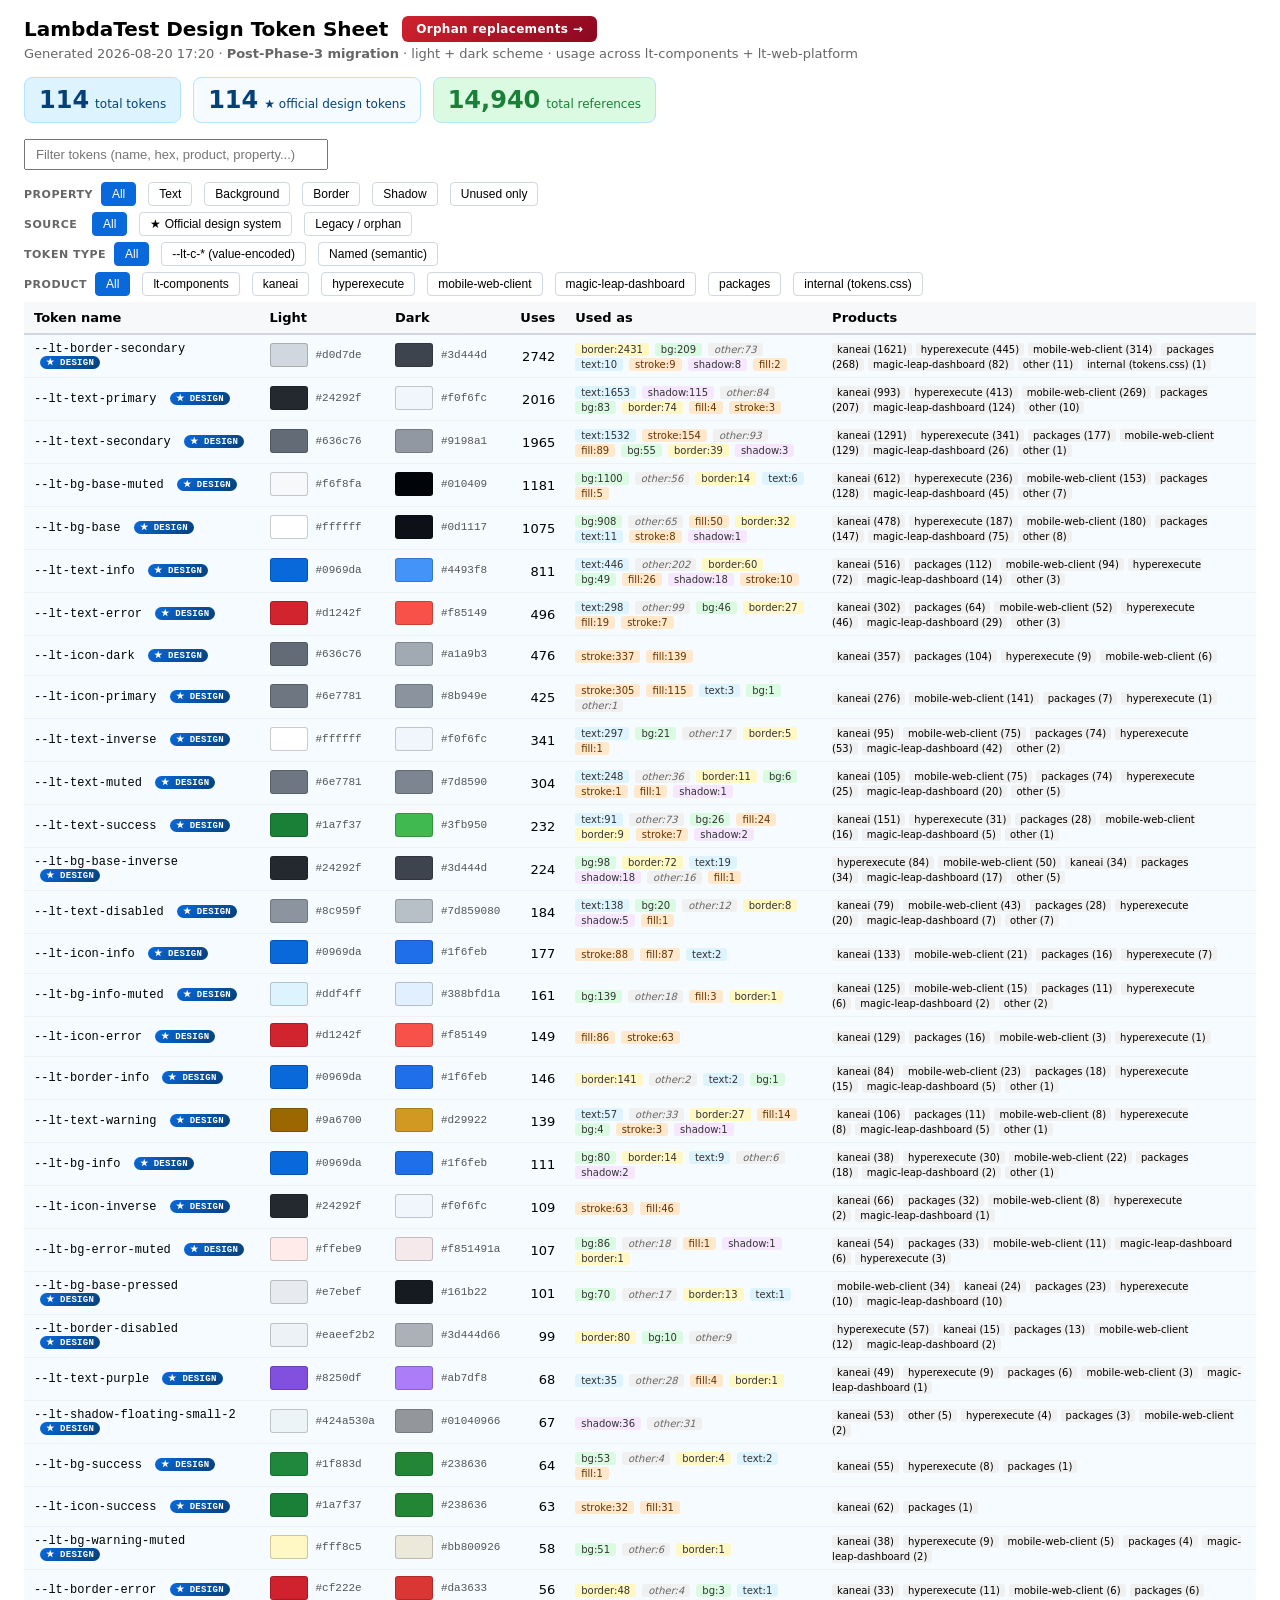
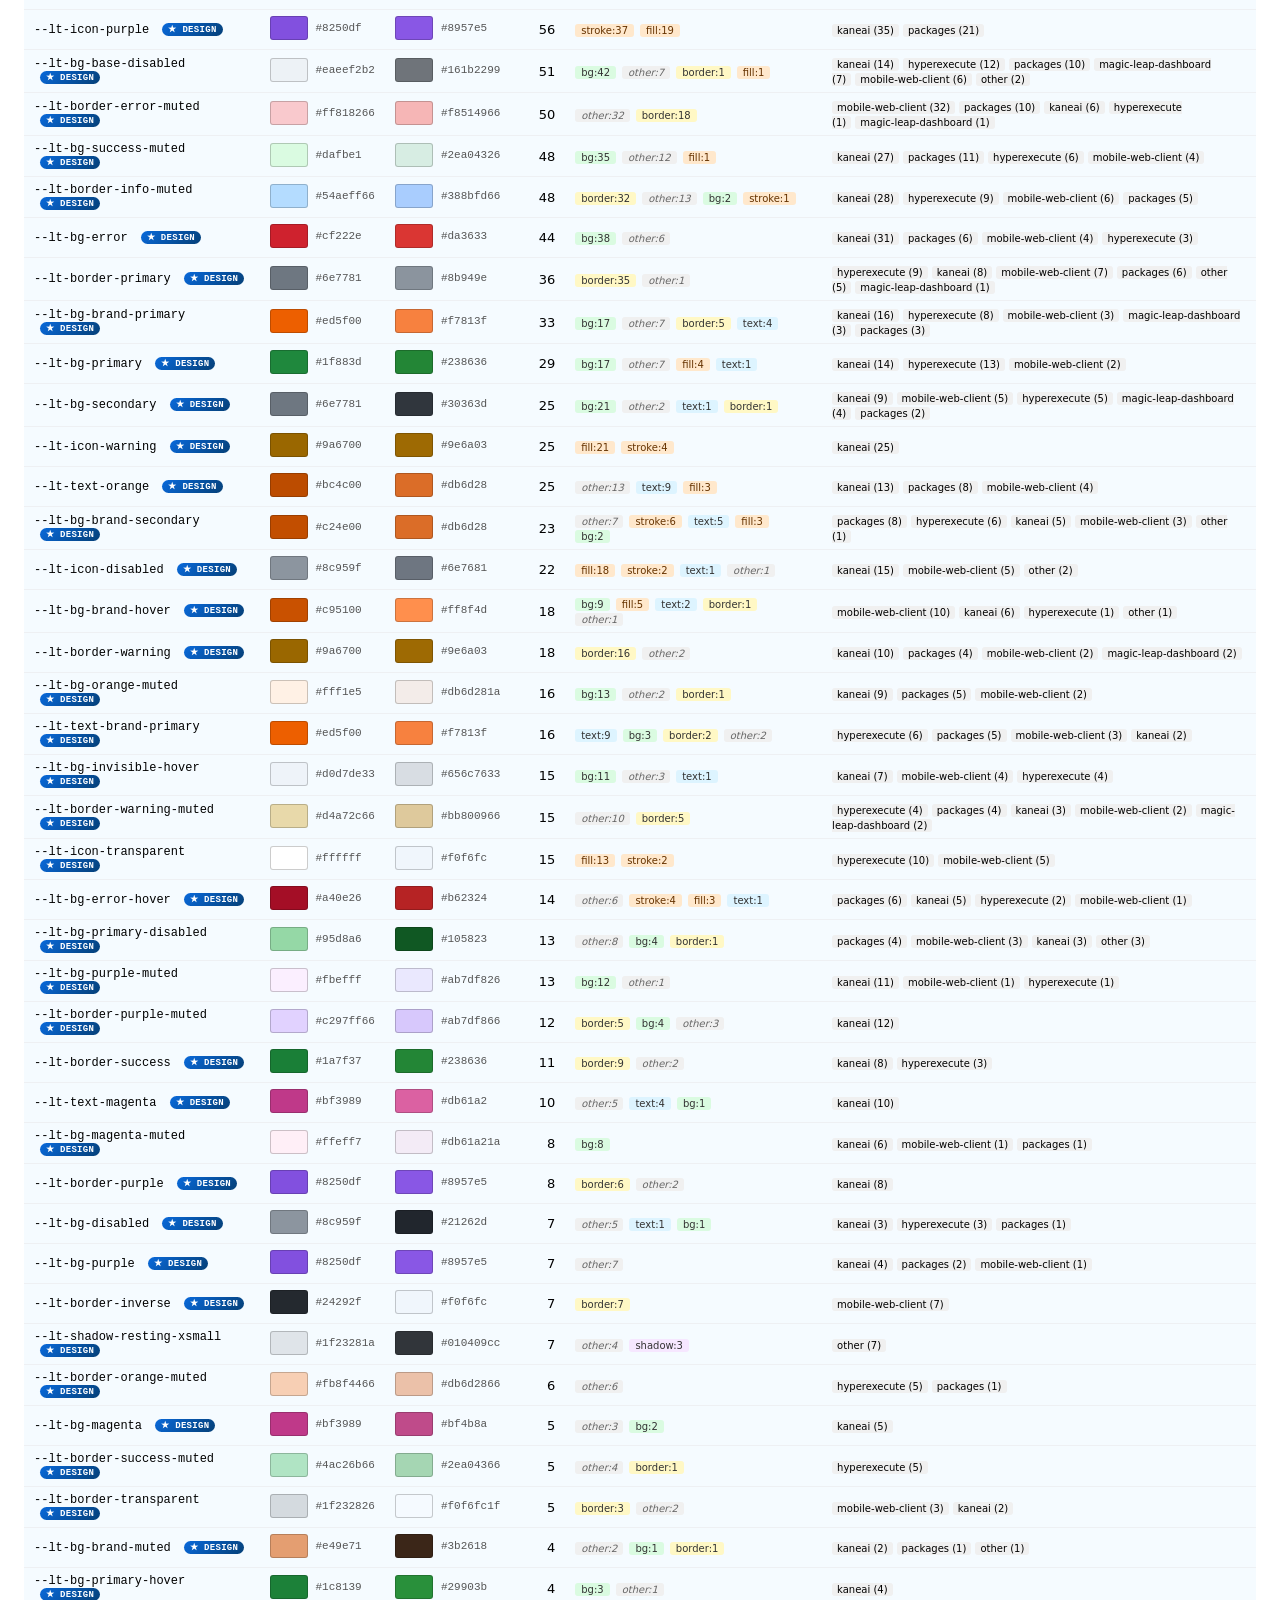
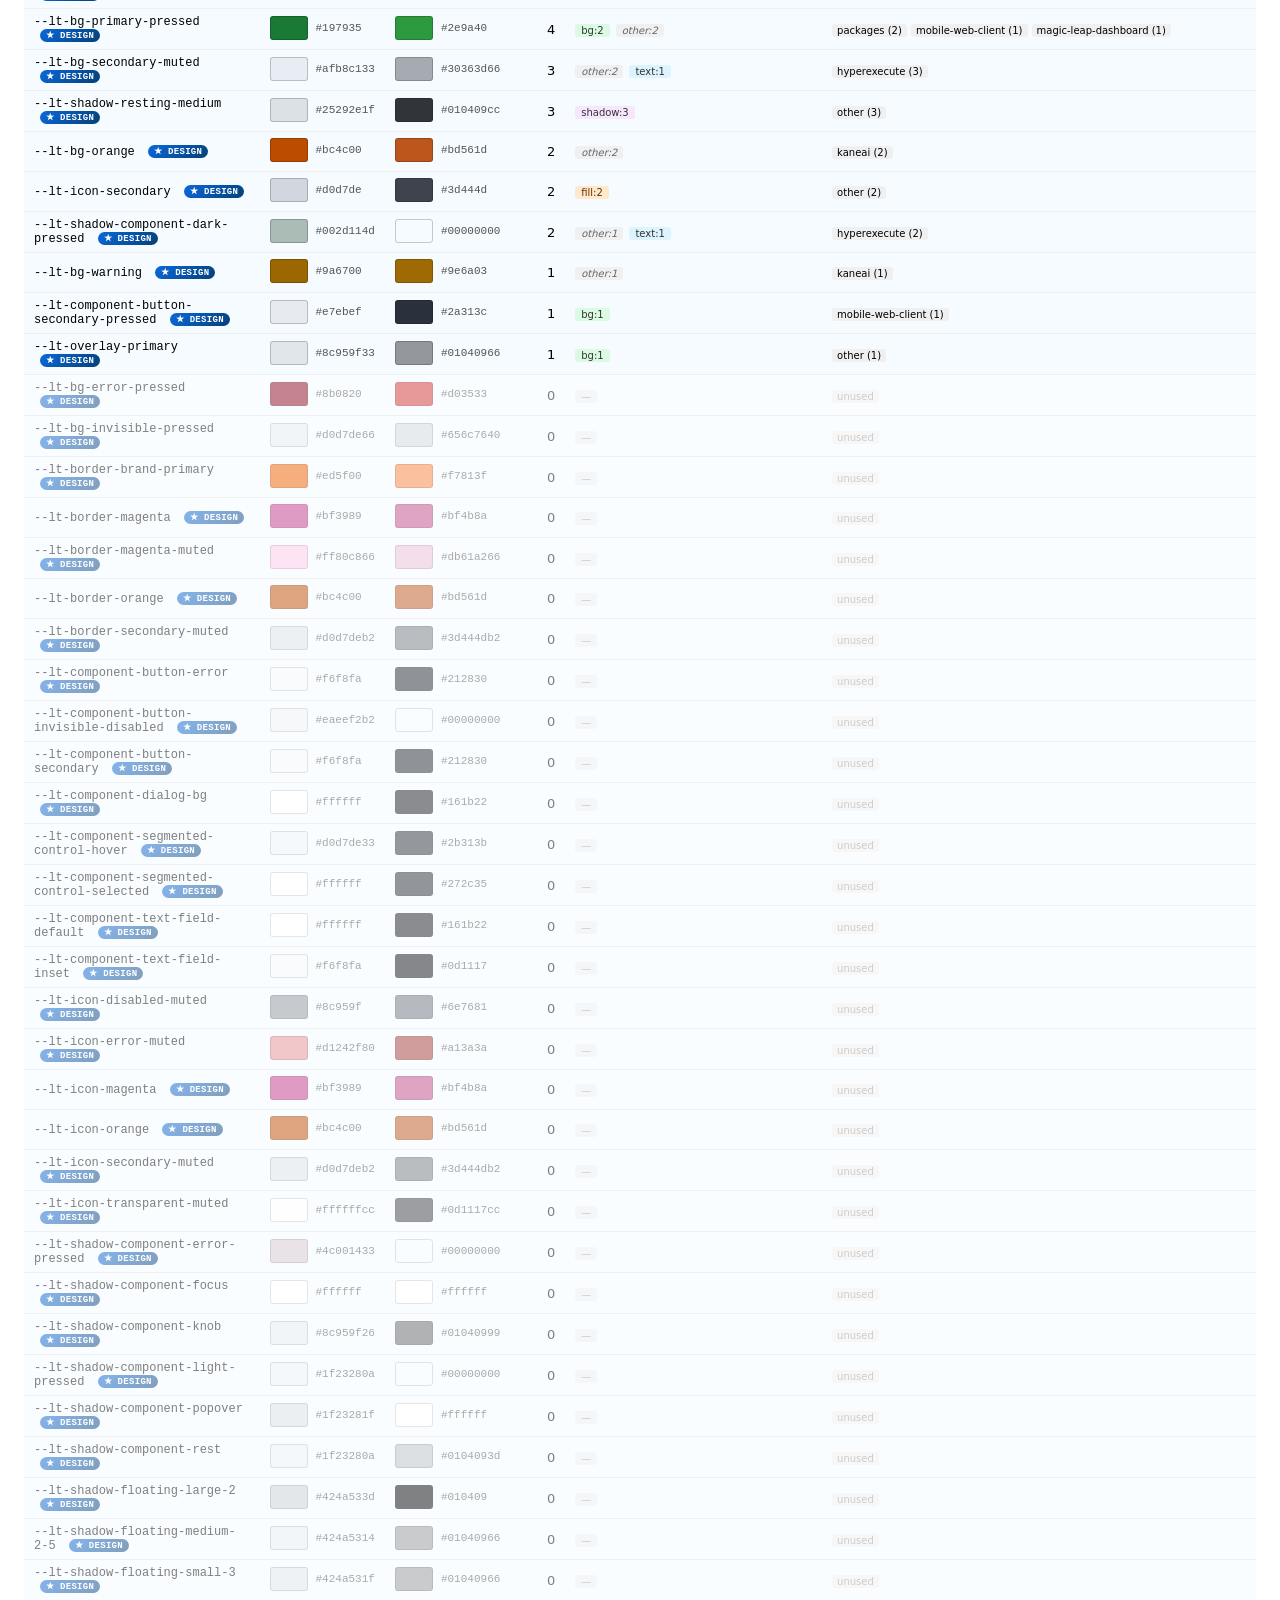
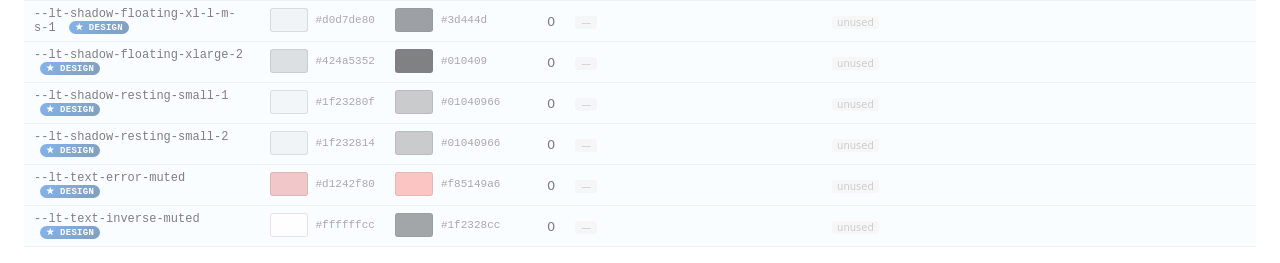
==== commit d1747110: "Retire secondary report pages — keep index.html + mapped.html only mapping/c-token-review/token-revi" ====
--- a/index.html
+++ b/index.html
@@ -44,8 +44,7 @@
 </head><body>
 <h1 style="display:flex; align-items:center; gap:14px; flex-wrap:wrap;">
   LambdaTest Design Token Sheet
-  <a href="mapping.html" style="font-size:12px; font-weight:600; padding:6px 14px; border-radius:6px; background:linear-gradient(135deg,#0969da,#054078); color:white; text-decoration:none; letter-spacing:0.3px;">Migration roadmap &amp; mapping →</a>
-  <a href="mapped.html" style="font-size:12px; font-weight:600; padding:6px 14px; border-radius:6px; background:linear-gradient(135deg,#cf222e,#8b0820); color:white; text-decoration:none; letter-spacing:0.3px;">Orphan replacements →</a>
+    <a href="mapped.html" style="font-size:12px; font-weight:600; padding:6px 14px; border-radius:6px; background:linear-gradient(135deg,#cf222e,#8b0820); color:white; text-decoration:none; letter-spacing:0.3px;">Orphan replacements →</a>
 </h1>
 <div class="meta">Generated 2026-08-20 17:20 &middot; <strong>Post-Phase-3 migration</strong> &middot; light + dark scheme &middot; usage across lt-components + lt-web-platform</div>
 <div class="stats">
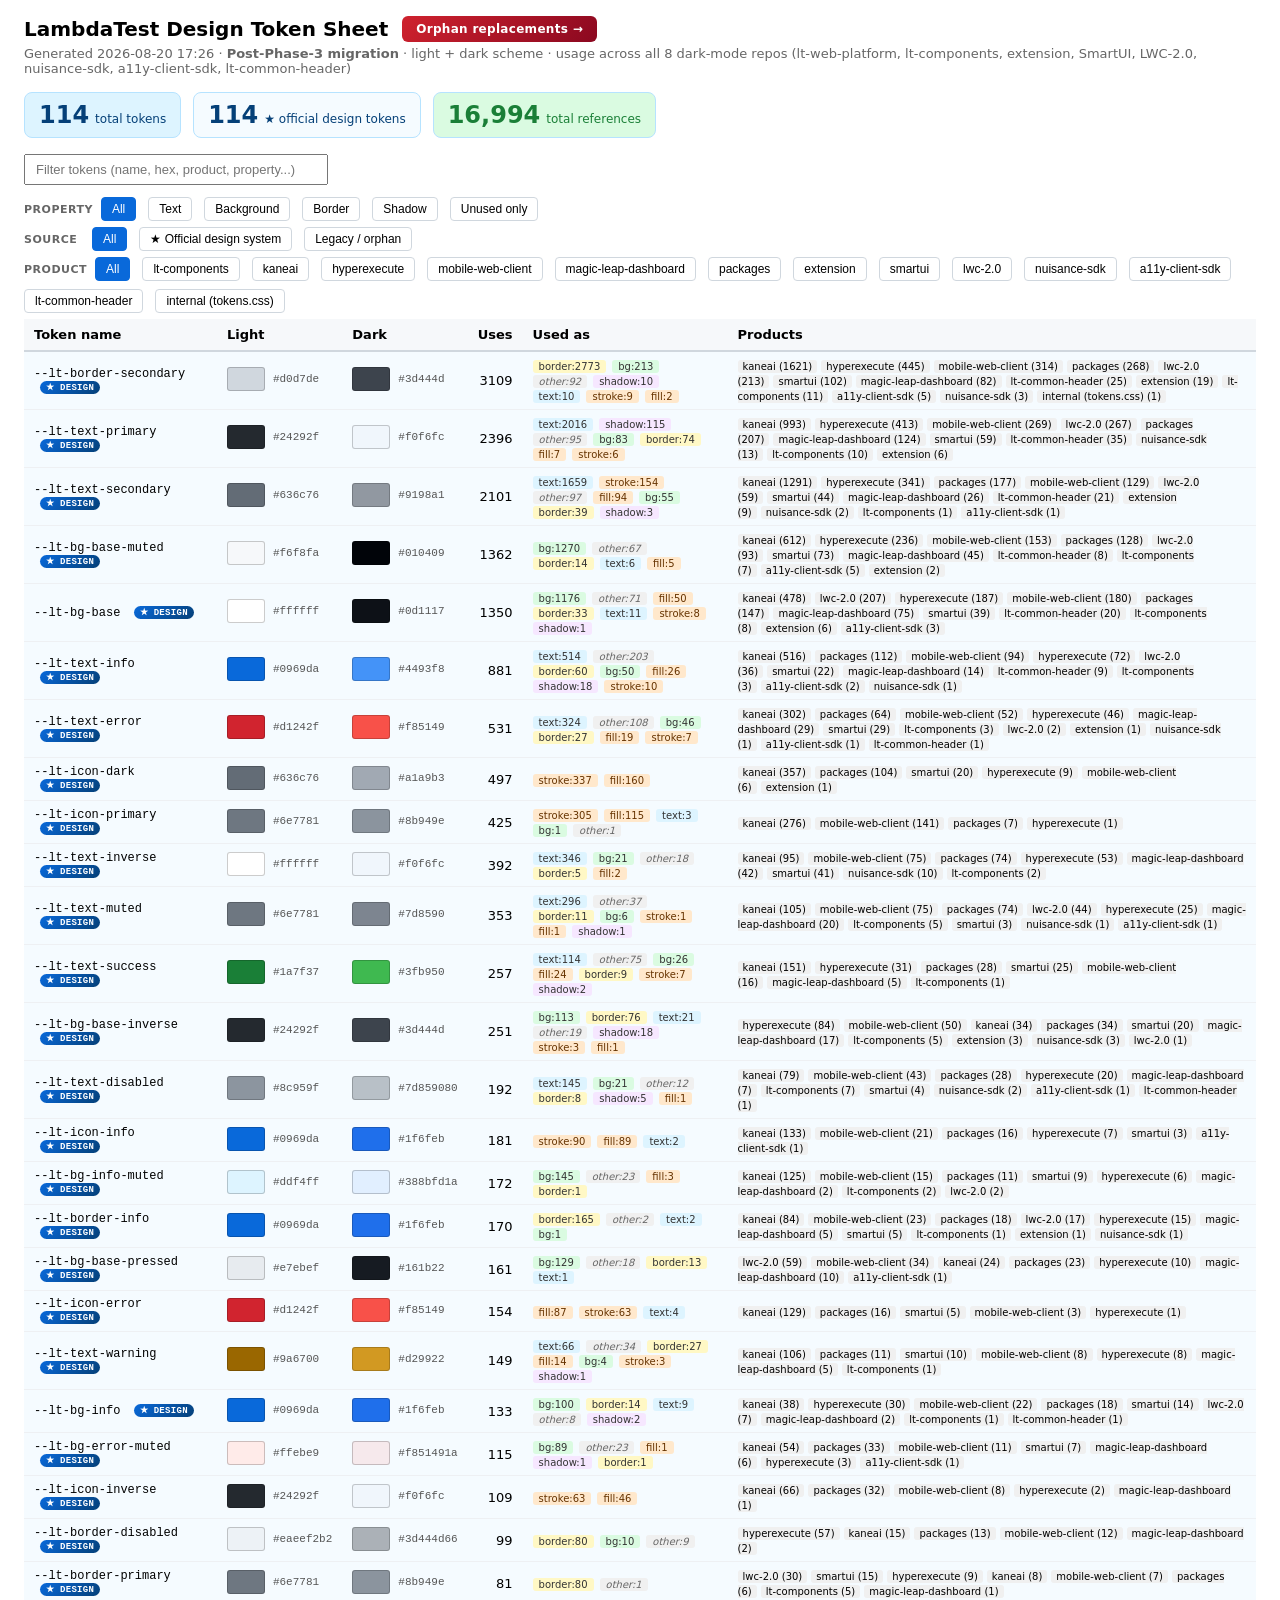
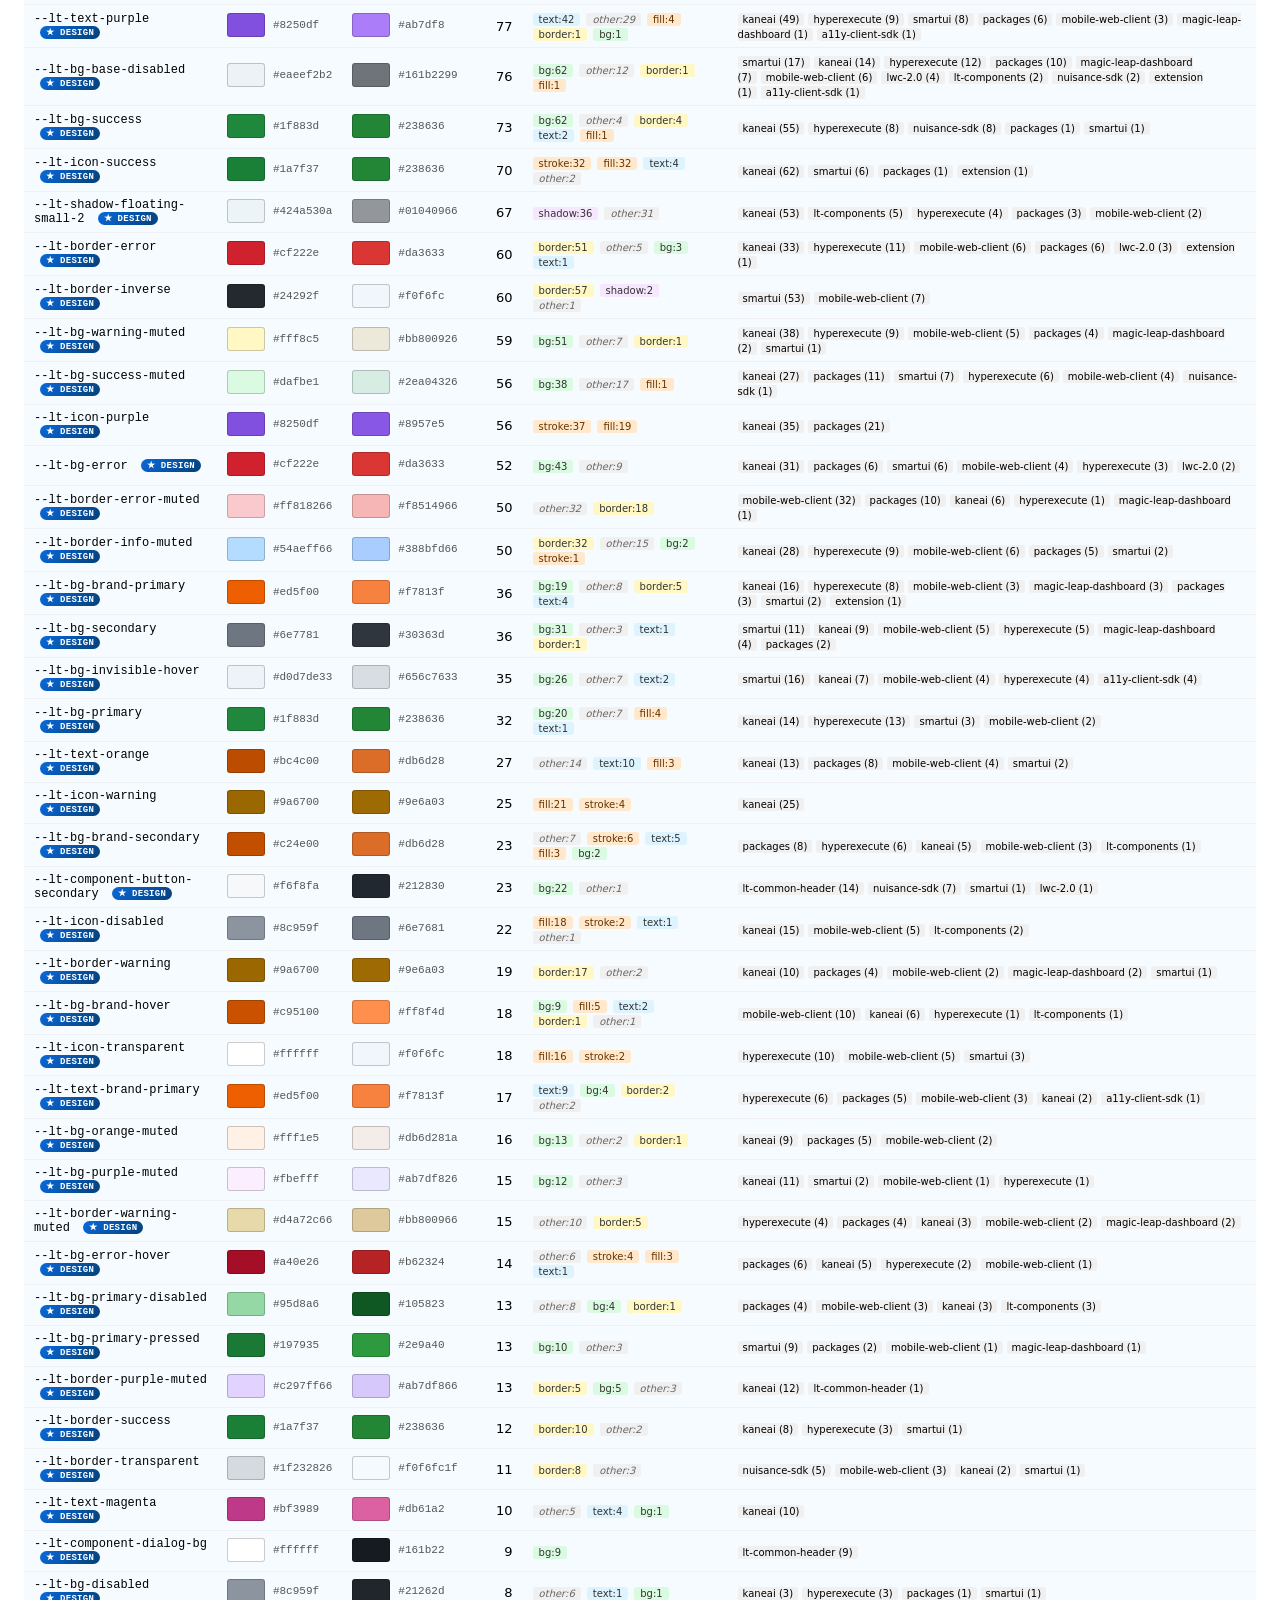
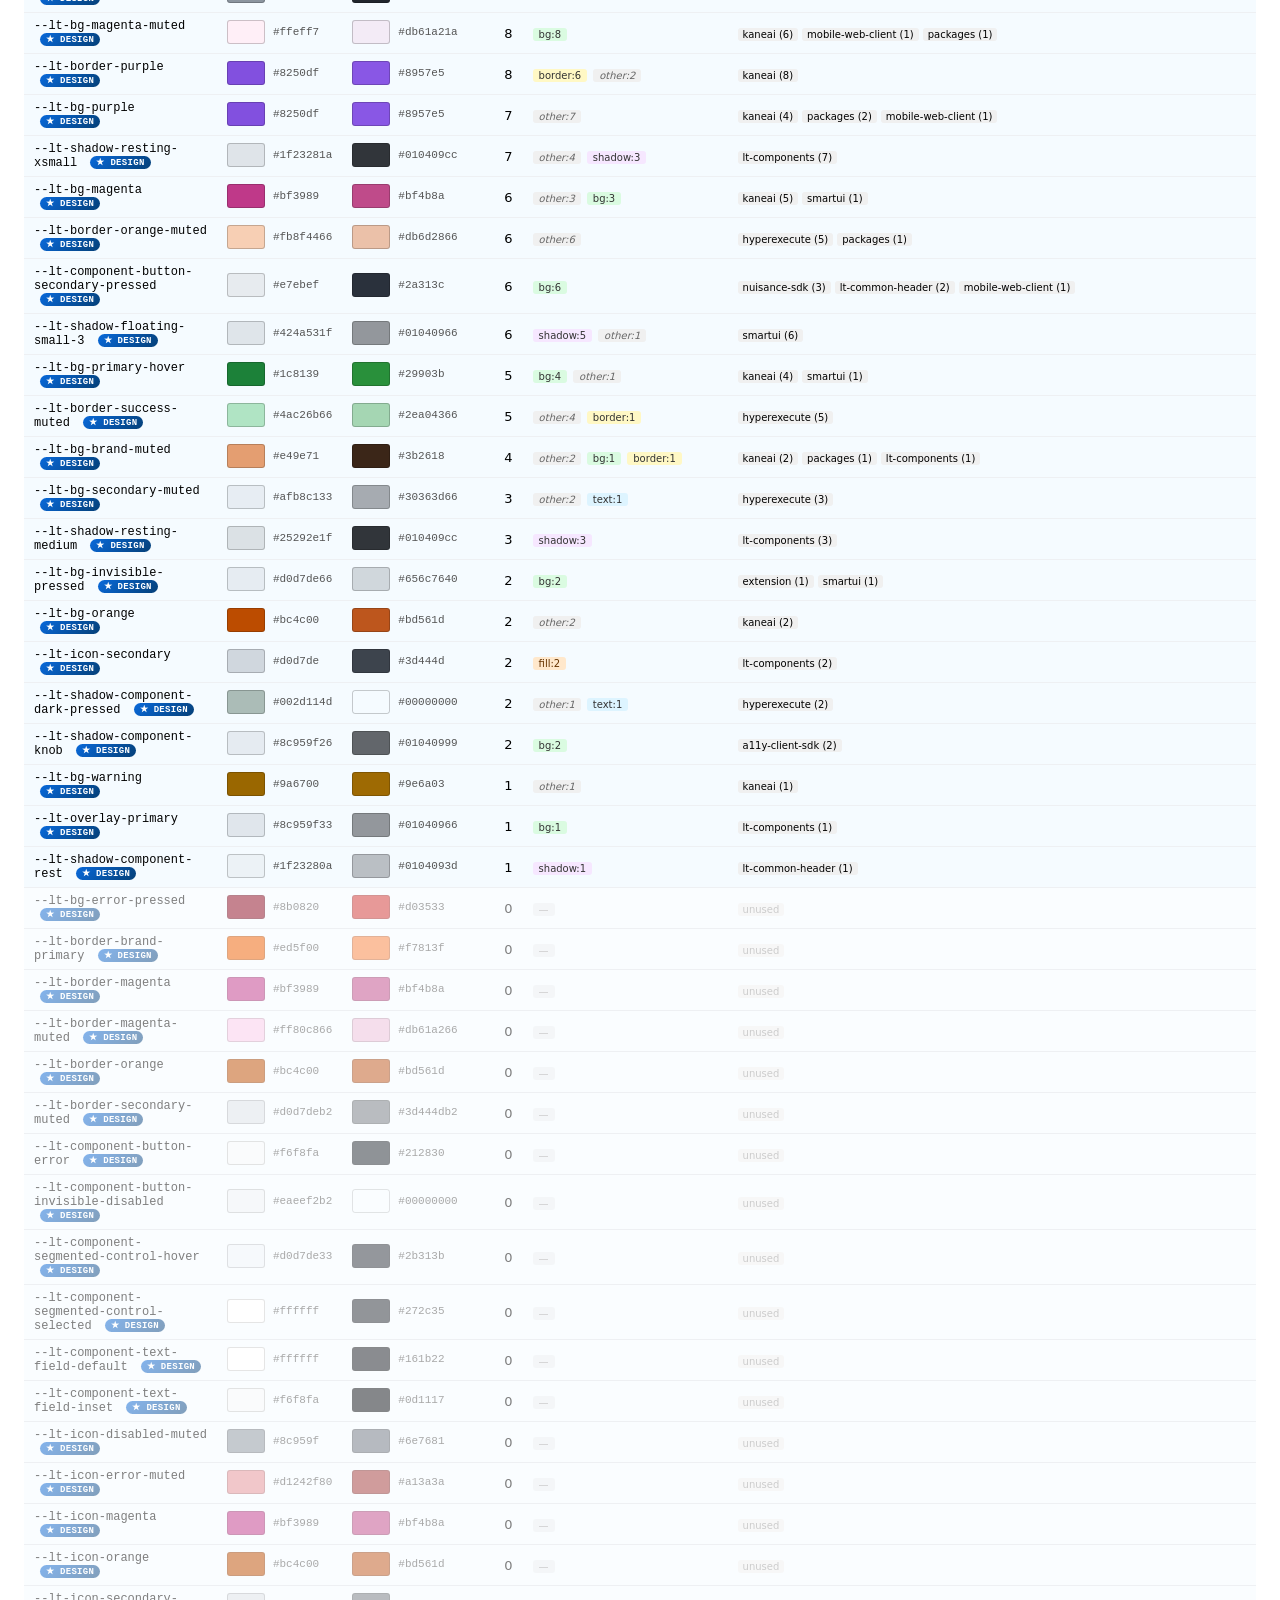
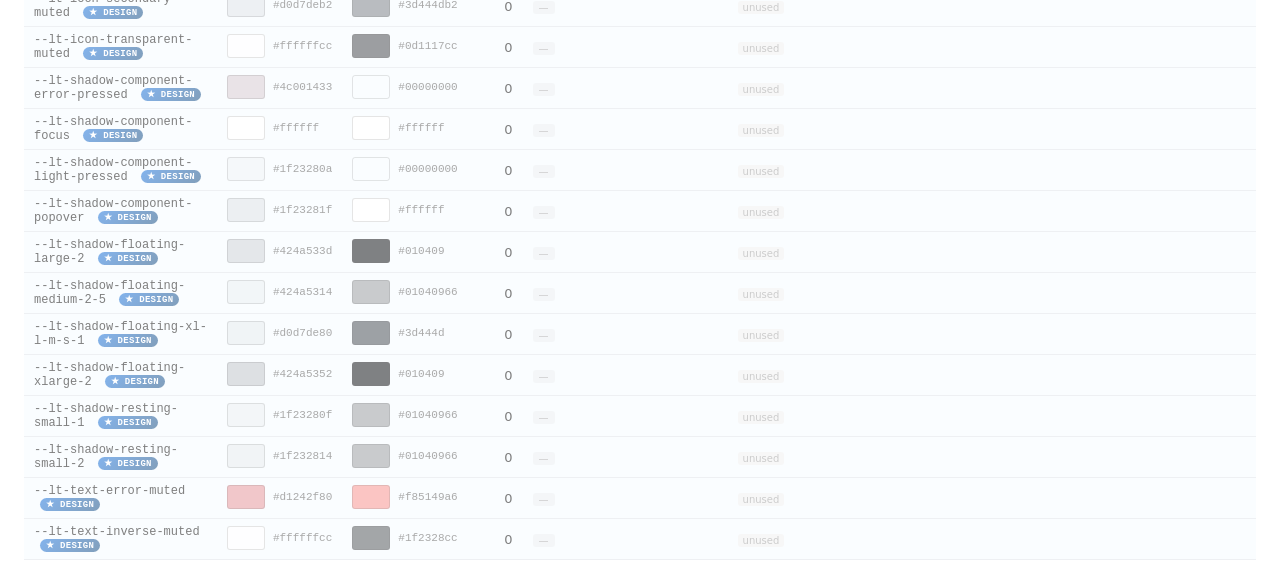
==== commit d8222e6e: "index: drop Token type filter, expand scan + Product filter to all 8 dark-mode repos Usage counts no" ====
--- a/index.html
+++ b/index.html
@@ -46,11 +46,11 @@
   LambdaTest Design Token Sheet
     <a href="mapped.html" style="font-size:12px; font-weight:600; padding:6px 14px; border-radius:6px; background:linear-gradient(135deg,#cf222e,#8b0820); color:white; text-decoration:none; letter-spacing:0.3px;">Orphan replacements →</a>
 </h1>
-<div class="meta">Generated 2026-08-20 17:20 &middot; <strong>Post-Phase-3 migration</strong> &middot; light + dark scheme &middot; usage across lt-components + lt-web-platform</div>
+<div class="meta">Generated 2026-08-20 17:26 &middot; <strong>Post-Phase-3 migration</strong> &middot; light + dark scheme &middot; usage across all 8 dark-mode repos (lt-web-platform, lt-components, extension, SmartUI, LWC-2.0, nuisance-sdk, a11y-client-sdk, lt-common-header)</div>
 <div class="stats">
   <span class="stat-pill total"><span class="num" id="total-count">114</span><span>total tokens</span></span>
   <span class="stat-pill total" style="background:#f5fbff;color:#054078;border:1px solid #b6e3ff"><span class="num">114</span><span>★ official design tokens</span></span>
-  <span class="stat-pill total" style="background:#dafbe1;color:#1a7f37"><span class="num">14,940</span><span>total references</span></span>
+  <span class="stat-pill total" style="background:#dafbe1;color:#1a7f37"><span class="num">16,994</span><span>total references</span></span>
 </div>
 <div class="controls">
   <input type="text" id="filter" placeholder="Filter tokens (name, hex, product, property...)">
@@ -70,12 +70,6 @@
   <button data-source="design">★ Official design system</button>
   <button data-source="non-design">Legacy / orphan</button>
 </div>
-<div class="filter-row filter-buttons" data-group="ctype">
-  <span class="filter-label">Token type</span>
-  <button data-ctype="all" class="active">All</button>
-  <button data-ctype="c">--lt-c-* (value-encoded)</button>
-  <button data-ctype="named">Named (semantic)</button>
-</div>
 <div class="filter-row filter-buttons" data-group="product">
   <span class="filter-label">Product</span>
   <button data-product="all" class="active">All</button>
@@ -85,6 +79,12 @@
   <button data-product="mobile-web-client">mobile-web-client</button>
   <button data-product="magic-leap-dashboard">magic-leap-dashboard</button>
   <button data-product="packages">packages</button>
+  <button data-product="extension">extension</button>
+  <button data-product="smartui">smartui</button>
+  <button data-product="lwc-2.0">lwc-2.0</button>
+  <button data-product="nuisance-sdk">nuisance-sdk</button>
+  <button data-product="a11y-client-sdk">a11y-client-sdk</button>
+  <button data-product="lt-common-header">lt-common-header</button>
   <button data-product="internal">internal (tokens.css)</button>
 </div>
 <div id="filter-result-stats" style="display:none;align-items:center;gap:10px;margin:6px 0 14px;padding:10px 14px;background:#fff8c5;border:1px solid #f1d878;border-radius:8px;flex-wrap:wrap">
@@ -101,62 +101,62 @@
   <th data-sort="props">Used as</th>
   <th data-sort="products">Products</th>
 </tr></thead><tbody>
-<tr class="design-token" data-name="--lt-border-secondary" data-prop="border" data-count="2742" data-products="mobile-web-client|kaneai|hyperexecute|magic-leap-dashboard|packages|internal|other" data-source="design">
+<tr class="design-token" data-name="--lt-border-secondary" data-prop="border" data-count="3109" data-products="mobile-web-client|kaneai|hyperexecute|magic-leap-dashboard|packages|internal|lt-components|extension|smartui|nuisance-sdk|a11y-client-sdk|lt-common-header|lwc-2.0" data-source="design">
 <td><div class=name>--lt-border-secondary <span class="design-badge" title="Official design system token">★ Design</span></div></td>
 <td><div class='hex-cell'><span class=swatch style='background:#d0d7de'></span><span class=hex>#d0d7de</span></div></td>
 <td><div class='hex-cell'><span class=swatch style='background:#3d444d'></span><span class=hex>#3d444d</span></div></td>
-<td class=count>2742</td>
-<td class=props><span class='border'>border:2431</span><span class='bg'>bg:209</span><span class='other'>other:73</span><span class='text'>text:10</span><span class='stroke'>stroke:9</span><span class='shadow'>shadow:8</span><span class='fill'>fill:2</span></td>
-<td class=products><span>kaneai (1621)</span><span>hyperexecute (445)</span><span>mobile-web-client (314)</span><span>packages (268)</span><span>magic-leap-dashboard (82)</span><span>other (11)</span><span>internal (tokens.css) (1)</span></td></tr>
-<tr class="design-token" data-name="--lt-text-primary" data-prop="text" data-count="2016" data-products="mobile-web-client|kaneai|hyperexecute|magic-leap-dashboard|packages|other" data-source="design">
+<td class=count>3109</td>
+<td class=props><span class='border'>border:2773</span><span class='bg'>bg:213</span><span class='other'>other:92</span><span class='shadow'>shadow:10</span><span class='text'>text:10</span><span class='stroke'>stroke:9</span><span class='fill'>fill:2</span></td>
+<td class=products><span>kaneai (1621)</span><span>hyperexecute (445)</span><span>mobile-web-client (314)</span><span>packages (268)</span><span>lwc-2.0 (213)</span><span>smartui (102)</span><span>magic-leap-dashboard (82)</span><span>lt-common-header (25)</span><span>extension (19)</span><span>lt-components (11)</span><span>a11y-client-sdk (5)</span><span>nuisance-sdk (3)</span><span>internal (tokens.css) (1)</span></td></tr>
+<tr class="design-token" data-name="--lt-text-primary" data-prop="text" data-count="2396" data-products="mobile-web-client|kaneai|hyperexecute|magic-leap-dashboard|packages|lt-components|extension|smartui|nuisance-sdk|lt-common-header|lwc-2.0" data-source="design">
 <td><div class=name>--lt-text-primary <span class="design-badge" title="Official design system token">★ Design</span></div></td>
 <td><div class='hex-cell'><span class=swatch style='background:#24292f'></span><span class=hex>#24292f</span></div></td>
 <td><div class='hex-cell'><span class=swatch style='background:#f0f6fc'></span><span class=hex>#f0f6fc</span></div></td>
-<td class=count>2016</td>
-<td class=props><span class='text'>text:1653</span><span class='shadow'>shadow:115</span><span class='other'>other:84</span><span class='bg'>bg:83</span><span class='border'>border:74</span><span class='fill'>fill:4</span><span class='stroke'>stroke:3</span></td>
-<td class=products><span>kaneai (993)</span><span>hyperexecute (413)</span><span>mobile-web-client (269)</span><span>packages (207)</span><span>magic-leap-dashboard (124)</span><span>other (10)</span></td></tr>
-<tr class="design-token" data-name="--lt-text-secondary" data-prop="text" data-count="1965" data-products="mobile-web-client|kaneai|hyperexecute|magic-leap-dashboard|packages|other" data-source="design">
+<td class=count>2396</td>
+<td class=props><span class='text'>text:2016</span><span class='shadow'>shadow:115</span><span class='other'>other:95</span><span class='bg'>bg:83</span><span class='border'>border:74</span><span class='fill'>fill:7</span><span class='stroke'>stroke:6</span></td>
+<td class=products><span>kaneai (993)</span><span>hyperexecute (413)</span><span>mobile-web-client (269)</span><span>lwc-2.0 (267)</span><span>packages (207)</span><span>magic-leap-dashboard (124)</span><span>smartui (59)</span><span>lt-common-header (35)</span><span>nuisance-sdk (13)</span><span>lt-components (10)</span><span>extension (6)</span></td></tr>
+<tr class="design-token" data-name="--lt-text-secondary" data-prop="text" data-count="2101" data-products="mobile-web-client|kaneai|hyperexecute|magic-leap-dashboard|packages|lt-components|extension|smartui|nuisance-sdk|a11y-client-sdk|lt-common-header|lwc-2.0" data-source="design">
 <td><div class=name>--lt-text-secondary <span class="design-badge" title="Official design system token">★ Design</span></div></td>
 <td><div class='hex-cell'><span class=swatch style='background:#636c76'></span><span class=hex>#636c76</span></div></td>
 <td><div class='hex-cell'><span class=swatch style='background:#9198a1'></span><span class=hex>#9198a1</span></div></td>
-<td class=count>1965</td>
-<td class=props><span class='text'>text:1532</span><span class='stroke'>stroke:154</span><span class='other'>other:93</span><span class='fill'>fill:89</span><span class='bg'>bg:55</span><span class='border'>border:39</span><span class='shadow'>shadow:3</span></td>
-<td class=products><span>kaneai (1291)</span><span>hyperexecute (341)</span><span>packages (177)</span><span>mobile-web-client (129)</span><span>magic-leap-dashboard (26)</span><span>other (1)</span></td></tr>
-<tr class="design-token" data-name="--lt-bg-base-muted" data-prop="bg" data-count="1181" data-products="mobile-web-client|kaneai|hyperexecute|magic-leap-dashboard|packages|other" data-source="design">
+<td class=count>2101</td>
+<td class=props><span class='text'>text:1659</span><span class='stroke'>stroke:154</span><span class='other'>other:97</span><span class='fill'>fill:94</span><span class='bg'>bg:55</span><span class='border'>border:39</span><span class='shadow'>shadow:3</span></td>
+<td class=products><span>kaneai (1291)</span><span>hyperexecute (341)</span><span>packages (177)</span><span>mobile-web-client (129)</span><span>lwc-2.0 (59)</span><span>smartui (44)</span><span>magic-leap-dashboard (26)</span><span>lt-common-header (21)</span><span>extension (9)</span><span>nuisance-sdk (2)</span><span>lt-components (1)</span><span>a11y-client-sdk (1)</span></td></tr>
+<tr class="design-token" data-name="--lt-bg-base-muted" data-prop="bg" data-count="1362" data-products="mobile-web-client|kaneai|hyperexecute|magic-leap-dashboard|packages|lt-components|extension|smartui|a11y-client-sdk|lt-common-header|lwc-2.0" data-source="design">
 <td><div class=name>--lt-bg-base-muted <span class="design-badge" title="Official design system token">★ Design</span></div></td>
 <td><div class='hex-cell'><span class=swatch style='background:#f6f8fa'></span><span class=hex>#f6f8fa</span></div></td>
 <td><div class='hex-cell'><span class=swatch style='background:#010409'></span><span class=hex>#010409</span></div></td>
-<td class=count>1181</td>
-<td class=props><span class='bg'>bg:1100</span><span class='other'>other:56</span><span class='border'>border:14</span><span class='text'>text:6</span><span class='fill'>fill:5</span></td>
-<td class=products><span>kaneai (612)</span><span>hyperexecute (236)</span><span>mobile-web-client (153)</span><span>packages (128)</span><span>magic-leap-dashboard (45)</span><span>other (7)</span></td></tr>
-<tr class="design-token" data-name="--lt-bg-base" data-prop="bg" data-count="1075" data-products="mobile-web-client|kaneai|hyperexecute|magic-leap-dashboard|packages|other" data-source="design">
+<td class=count>1362</td>
+<td class=props><span class='bg'>bg:1270</span><span class='other'>other:67</span><span class='border'>border:14</span><span class='text'>text:6</span><span class='fill'>fill:5</span></td>
+<td class=products><span>kaneai (612)</span><span>hyperexecute (236)</span><span>mobile-web-client (153)</span><span>packages (128)</span><span>lwc-2.0 (93)</span><span>smartui (73)</span><span>magic-leap-dashboard (45)</span><span>lt-common-header (8)</span><span>lt-components (7)</span><span>a11y-client-sdk (5)</span><span>extension (2)</span></td></tr>
+<tr class="design-token" data-name="--lt-bg-base" data-prop="bg" data-count="1350" data-products="mobile-web-client|kaneai|hyperexecute|magic-leap-dashboard|packages|lt-components|extension|smartui|a11y-client-sdk|lt-common-header|lwc-2.0" data-source="design">
 <td><div class=name>--lt-bg-base <span class="design-badge" title="Official design system token">★ Design</span></div></td>
 <td><div class='hex-cell'><span class=swatch style='background:#ffffff'></span><span class=hex>#ffffff</span></div></td>
 <td><div class='hex-cell'><span class=swatch style='background:#0d1117'></span><span class=hex>#0d1117</span></div></td>
-<td class=count>1075</td>
-<td class=props><span class='bg'>bg:908</span><span class='other'>other:65</span><span class='fill'>fill:50</span><span class='border'>border:32</span><span class='text'>text:11</span><span class='stroke'>stroke:8</span><span class='shadow'>shadow:1</span></td>
-<td class=products><span>kaneai (478)</span><span>hyperexecute (187)</span><span>mobile-web-client (180)</span><span>packages (147)</span><span>magic-leap-dashboard (75)</span><span>other (8)</span></td></tr>
-<tr class="design-token" data-name="--lt-text-info" data-prop="text" data-count="811" data-products="mobile-web-client|kaneai|hyperexecute|magic-leap-dashboard|packages|other" data-source="design">
+<td class=count>1350</td>
+<td class=props><span class='bg'>bg:1176</span><span class='other'>other:71</span><span class='fill'>fill:50</span><span class='border'>border:33</span><span class='text'>text:11</span><span class='stroke'>stroke:8</span><span class='shadow'>shadow:1</span></td>
+<td class=products><span>kaneai (478)</span><span>lwc-2.0 (207)</span><span>hyperexecute (187)</span><span>mobile-web-client (180)</span><span>packages (147)</span><span>magic-leap-dashboard (75)</span><span>smartui (39)</span><span>lt-common-header (20)</span><span>lt-components (8)</span><span>extension (6)</span><span>a11y-client-sdk (3)</span></td></tr>
+<tr class="design-token" data-name="--lt-text-info" data-prop="text" data-count="881" data-products="mobile-web-client|kaneai|hyperexecute|magic-leap-dashboard|packages|lt-components|smartui|nuisance-sdk|a11y-client-sdk|lt-common-header|lwc-2.0" data-source="design">
 <td><div class=name>--lt-text-info <span class="design-badge" title="Official design system token">★ Design</span></div></td>
 <td><div class='hex-cell'><span class=swatch style='background:#0969da'></span><span class=hex>#0969da</span></div></td>
 <td><div class='hex-cell'><span class=swatch style='background:#4493f8'></span><span class=hex>#4493f8</span></div></td>
-<td class=count>811</td>
-<td class=props><span class='text'>text:446</span><span class='other'>other:202</span><span class='border'>border:60</span><span class='bg'>bg:49</span><span class='fill'>fill:26</span><span class='shadow'>shadow:18</span><span class='stroke'>stroke:10</span></td>
-<td class=products><span>kaneai (516)</span><span>packages (112)</span><span>mobile-web-client (94)</span><span>hyperexecute (72)</span><span>magic-leap-dashboard (14)</span><span>other (3)</span></td></tr>
-<tr class="design-token" data-name="--lt-text-error" data-prop="text" data-count="496" data-products="mobile-web-client|kaneai|hyperexecute|magic-leap-dashboard|packages|other" data-source="design">
+<td class=count>881</td>
+<td class=props><span class='text'>text:514</span><span class='other'>other:203</span><span class='border'>border:60</span><span class='bg'>bg:50</span><span class='fill'>fill:26</span><span class='shadow'>shadow:18</span><span class='stroke'>stroke:10</span></td>
+<td class=products><span>kaneai (516)</span><span>packages (112)</span><span>mobile-web-client (94)</span><span>hyperexecute (72)</span><span>lwc-2.0 (36)</span><span>smartui (22)</span><span>magic-leap-dashboard (14)</span><span>lt-common-header (9)</span><span>lt-components (3)</span><span>a11y-client-sdk (2)</span><span>nuisance-sdk (1)</span></td></tr>
+<tr class="design-token" data-name="--lt-text-error" data-prop="text" data-count="531" data-products="mobile-web-client|kaneai|hyperexecute|magic-leap-dashboard|packages|lt-components|extension|smartui|nuisance-sdk|a11y-client-sdk|lt-common-header|lwc-2.0" data-source="design">
 <td><div class=name>--lt-text-error <span class="design-badge" title="Official design system token">★ Design</span></div></td>
 <td><div class='hex-cell'><span class=swatch style='background:#d1242f'></span><span class=hex>#d1242f</span></div></td>
 <td><div class='hex-cell'><span class=swatch style='background:#f85149'></span><span class=hex>#f85149</span></div></td>
-<td class=count>496</td>
-<td class=props><span class='text'>text:298</span><span class='other'>other:99</span><span class='bg'>bg:46</span><span class='border'>border:27</span><span class='fill'>fill:19</span><span class='stroke'>stroke:7</span></td>
-<td class=products><span>kaneai (302)</span><span>packages (64)</span><span>mobile-web-client (52)</span><span>hyperexecute (46)</span><span>magic-leap-dashboard (29)</span><span>other (3)</span></td></tr>
-<tr class="design-token" data-name="--lt-icon-dark" data-prop="stroke" data-count="476" data-products="mobile-web-client|kaneai|hyperexecute|packages" data-source="design">
+<td class=count>531</td>
+<td class=props><span class='text'>text:324</span><span class='other'>other:108</span><span class='bg'>bg:46</span><span class='border'>border:27</span><span class='fill'>fill:19</span><span class='stroke'>stroke:7</span></td>
+<td class=products><span>kaneai (302)</span><span>packages (64)</span><span>mobile-web-client (52)</span><span>hyperexecute (46)</span><span>magic-leap-dashboard (29)</span><span>smartui (29)</span><span>lt-components (3)</span><span>lwc-2.0 (2)</span><span>extension (1)</span><span>nuisance-sdk (1)</span><span>a11y-client-sdk (1)</span><span>lt-common-header (1)</span></td></tr>
+<tr class="design-token" data-name="--lt-icon-dark" data-prop="stroke" data-count="497" data-products="mobile-web-client|kaneai|hyperexecute|packages|extension|smartui" data-source="design">
 <td><div class=name>--lt-icon-dark <span class="design-badge" title="Official design system token">★ Design</span></div></td>
 <td><div class='hex-cell'><span class=swatch style='background:#636c76'></span><span class=hex>#636c76</span></div></td>
 <td><div class='hex-cell'><span class=swatch style='background:#a1a9b3'></span><span class=hex>#a1a9b3</span></div></td>
-<td class=count>476</td>
-<td class=props><span class='stroke'>stroke:337</span><span class='fill'>fill:139</span></td>
-<td class=products><span>kaneai (357)</span><span>packages (104)</span><span>hyperexecute (9)</span><span>mobile-web-client (6)</span></td></tr>
+<td class=count>497</td>
+<td class=props><span class='stroke'>stroke:337</span><span class='fill'>fill:160</span></td>
+<td class=products><span>kaneai (357)</span><span>packages (104)</span><span>smartui (20)</span><span>hyperexecute (9)</span><span>mobile-web-client (6)</span><span>extension (1)</span></td></tr>
 <tr class="design-token" data-name="--lt-icon-primary" data-prop="stroke" data-count="425" data-products="mobile-web-client|kaneai|hyperexecute|packages" data-source="design">
 <td><div class=name>--lt-icon-primary <span class="design-badge" title="Official design system token">★ Design</span></div></td>
 <td><div class='hex-cell'><span class=swatch style='background:#6e7781'></span><span class=hex>#6e7781</span></div></td>
@@ -164,83 +164,97 @@
 <td class=count>425</td>
 <td class=props><span class='stroke'>stroke:305</span><span class='fill'>fill:115</span><span class='text'>text:3</span><span class='bg'>bg:1</span><span class='other'>other:1</span></td>
 <td class=products><span>kaneai (276)</span><span>mobile-web-client (141)</span><span>packages (7)</span><span>hyperexecute (1)</span></td></tr>
-<tr class="design-token" data-name="--lt-text-inverse" data-prop="text" data-count="341" data-products="mobile-web-client|kaneai|hyperexecute|magic-leap-dashboard|packages|other" data-source="design">
+<tr class="design-token" data-name="--lt-text-inverse" data-prop="text" data-count="392" data-products="mobile-web-client|kaneai|hyperexecute|magic-leap-dashboard|packages|lt-components|smartui|nuisance-sdk" data-source="design">
 <td><div class=name>--lt-text-inverse <span class="design-badge" title="Official design system token">★ Design</span></div></td>
 <td><div class='hex-cell'><span class=swatch style='background:#ffffff'></span><span class=hex>#ffffff</span></div></td>
 <td><div class='hex-cell'><span class=swatch style='background:#f0f6fc'></span><span class=hex>#f0f6fc</span></div></td>
-<td class=count>341</td>
-<td class=props><span class='text'>text:297</span><span class='bg'>bg:21</span><span class='other'>other:17</span><span class='border'>border:5</span><span class='fill'>fill:1</span></td>
-<td class=products><span>kaneai (95)</span><span>mobile-web-client (75)</span><span>packages (74)</span><span>hyperexecute (53)</span><span>magic-leap-dashboard (42)</span><span>other (2)</span></td></tr>
-<tr class="design-token" data-name="--lt-text-muted" data-prop="text" data-count="304" data-products="mobile-web-client|kaneai|hyperexecute|magic-leap-dashboard|packages|other" data-source="design">
+<td class=count>392</td>
+<td class=props><span class='text'>text:346</span><span class='bg'>bg:21</span><span class='other'>other:18</span><span class='border'>border:5</span><span class='fill'>fill:2</span></td>
+<td class=products><span>kaneai (95)</span><span>mobile-web-client (75)</span><span>packages (74)</span><span>hyperexecute (53)</span><span>magic-leap-dashboard (42)</span><span>smartui (41)</span><span>nuisance-sdk (10)</span><span>lt-components (2)</span></td></tr>
+<tr class="design-token" data-name="--lt-text-muted" data-prop="text" data-count="353" data-products="mobile-web-client|kaneai|hyperexecute|magic-leap-dashboard|packages|lt-components|smartui|nuisance-sdk|a11y-client-sdk|lwc-2.0" data-source="design">
 <td><div class=name>--lt-text-muted <span class="design-badge" title="Official design system token">★ Design</span></div></td>
 <td><div class='hex-cell'><span class=swatch style='background:#6e7781'></span><span class=hex>#6e7781</span></div></td>
 <td><div class='hex-cell'><span class=swatch style='background:#7d8590'></span><span class=hex>#7d8590</span></div></td>
-<td class=count>304</td>
-<td class=props><span class='text'>text:248</span><span class='other'>other:36</span><span class='border'>border:11</span><span class='bg'>bg:6</span><span class='stroke'>stroke:1</span><span class='fill'>fill:1</span><span class='shadow'>shadow:1</span></td>
-<td class=products><span>kaneai (105)</span><span>mobile-web-client (75)</span><span>packages (74)</span><span>hyperexecute (25)</span><span>magic-leap-dashboard (20)</span><span>other (5)</span></td></tr>
-<tr class="design-token" data-name="--lt-text-success" data-prop="text" data-count="232" data-products="mobile-web-client|kaneai|hyperexecute|magic-leap-dashboard|packages|other" data-source="design">
+<td class=count>353</td>
+<td class=props><span class='text'>text:296</span><span class='other'>other:37</span><span class='border'>border:11</span><span class='bg'>bg:6</span><span class='stroke'>stroke:1</span><span class='fill'>fill:1</span><span class='shadow'>shadow:1</span></td>
+<td class=products><span>kaneai (105)</span><span>mobile-web-client (75)</span><span>packages (74)</span><span>lwc-2.0 (44)</span><span>hyperexecute (25)</span><span>magic-leap-dashboard (20)</span><span>lt-components (5)</span><span>smartui (3)</span><span>nuisance-sdk (1)</span><span>a11y-client-sdk (1)</span></td></tr>
+<tr class="design-token" data-name="--lt-text-success" data-prop="text" data-count="257" data-products="mobile-web-client|kaneai|hyperexecute|magic-leap-dashboard|packages|lt-components|smartui" data-source="design">
 <td><div class=name>--lt-text-success <span class="design-badge" title="Official design system token">★ Design</span></div></td>
 <td><div class='hex-cell'><span class=swatch style='background:#1a7f37'></span><span class=hex>#1a7f37</span></div></td>
 <td><div class='hex-cell'><span class=swatch style='background:#3fb950'></span><span class=hex>#3fb950</span></div></td>
-<td class=count>232</td>
-<td class=props><span class='text'>text:91</span><span class='other'>other:73</span><span class='bg'>bg:26</span><span class='fill'>fill:24</span><span class='border'>border:9</span><span class='stroke'>stroke:7</span><span class='shadow'>shadow:2</span></td>
-<td class=products><span>kaneai (151)</span><span>hyperexecute (31)</span><span>packages (28)</span><span>mobile-web-client (16)</span><span>magic-leap-dashboard (5)</span><span>other (1)</span></td></tr>
-<tr class="design-token" data-name="--lt-bg-base-inverse" data-prop="bg" data-count="224" data-products="mobile-web-client|kaneai|hyperexecute|magic-leap-dashboard|packages|other" data-source="design">
+<td class=count>257</td>
+<td class=props><span class='text'>text:114</span><span class='other'>other:75</span><span class='bg'>bg:26</span><span class='fill'>fill:24</span><span class='border'>border:9</span><span class='stroke'>stroke:7</span><span class='shadow'>shadow:2</span></td>
+<td class=products><span>kaneai (151)</span><span>hyperexecute (31)</span><span>packages (28)</span><span>smartui (25)</span><span>mobile-web-client (16)</span><span>magic-leap-dashboard (5)</span><span>lt-components (1)</span></td></tr>
+<tr class="design-token" data-name="--lt-bg-base-inverse" data-prop="bg" data-count="251" data-products="mobile-web-client|kaneai|hyperexecute|magic-leap-dashboard|packages|lt-components|extension|smartui|nuisance-sdk|lwc-2.0" data-source="design">
 <td><div class=name>--lt-bg-base-inverse <span class="design-badge" title="Official design system token">★ Design</span></div></td>
 <td><div class='hex-cell'><span class=swatch style='background:#24292f'></span><span class=hex>#24292f</span></div></td>
 <td><div class='hex-cell'><span class=swatch style='background:#3d444d'></span><span class=hex>#3d444d</span></div></td>
-<td class=count>224</td>
-<td class=props><span class='bg'>bg:98</span><span class='border'>border:72</span><span class='text'>text:19</span><span class='shadow'>shadow:18</span><span class='other'>other:16</span><span class='fill'>fill:1</span></td>
-<td class=products><span>hyperexecute (84)</span><span>mobile-web-client (50)</span><span>kaneai (34)</span><span>packages (34)</span><span>magic-leap-dashboard (17)</span><span>other (5)</span></td></tr>
-<tr class="design-token" data-name="--lt-text-disabled" data-prop="text" data-count="184" data-products="mobile-web-client|kaneai|hyperexecute|magic-leap-dashboard|packages|other" data-source="design">
+<td class=count>251</td>
+<td class=props><span class='bg'>bg:113</span><span class='border'>border:76</span><span class='text'>text:21</span><span class='other'>other:19</span><span class='shadow'>shadow:18</span><span class='stroke'>stroke:3</span><span class='fill'>fill:1</span></td>
+<td class=products><span>hyperexecute (84)</span><span>mobile-web-client (50)</span><span>kaneai (34)</span><span>packages (34)</span><span>smartui (20)</span><span>magic-leap-dashboard (17)</span><span>lt-components (5)</span><span>extension (3)</span><span>nuisance-sdk (3)</span><span>lwc-2.0 (1)</span></td></tr>
+<tr class="design-token" data-name="--lt-text-disabled" data-prop="text" data-count="192" data-products="mobile-web-client|kaneai|hyperexecute|magic-leap-dashboard|packages|lt-components|smartui|nuisance-sdk|a11y-client-sdk|lt-common-header" data-source="design">
 <td><div class=name>--lt-text-disabled <span class="design-badge" title="Official design system token">★ Design</span></div></td>
 <td><div class='hex-cell'><span class=swatch style='background:#8c959f'></span><span class=hex>#8c959f</span></div></td>
 <td><div class='hex-cell'><span class=swatch style='background:#7d859080'></span><span class=hex>#7d859080</span></div></td>
-<td class=count>184</td>
-<td class=props><span class='text'>text:138</span><span class='bg'>bg:20</span><span class='other'>other:12</span><span class='border'>border:8</span><span class='shadow'>shadow:5</span><span class='fill'>fill:1</span></td>
-<td class=products><span>kaneai (79)</span><span>mobile-web-client (43)</span><span>packages (28)</span><span>hyperexecute (20)</span><span>magic-leap-dashboard (7)</span><span>other (7)</span></td></tr>
-<tr class="design-token" data-name="--lt-icon-info" data-prop="stroke" data-count="177" data-products="mobile-web-client|kaneai|hyperexecute|packages" data-source="design">
+<td class=count>192</td>
+<td class=props><span class='text'>text:145</span><span class='bg'>bg:21</span><span class='other'>other:12</span><span class='border'>border:8</span><span class='shadow'>shadow:5</span><span class='fill'>fill:1</span></td>
+<td class=products><span>kaneai (79)</span><span>mobile-web-client (43)</span><span>packages (28)</span><span>hyperexecute (20)</span><span>magic-leap-dashboard (7)</span><span>lt-components (7)</span><span>smartui (4)</span><span>nuisance-sdk (2)</span><span>a11y-client-sdk (1)</span><span>lt-common-header (1)</span></td></tr>
+<tr class="design-token" data-name="--lt-icon-info" data-prop="stroke" data-count="181" data-products="mobile-web-client|kaneai|hyperexecute|packages|smartui|a11y-client-sdk" data-source="design">
 <td><div class=name>--lt-icon-info <span class="design-badge" title="Official design system token">★ Design</span></div></td>
 <td><div class='hex-cell'><span class=swatch style='background:#0969da'></span><span class=hex>#0969da</span></div></td>
 <td><div class='hex-cell'><span class=swatch style='background:#1f6feb'></span><span class=hex>#1f6feb</span></div></td>
-<td class=count>177</td>
-<td class=props><span class='stroke'>stroke:88</span><span class='fill'>fill:87</span><span class='text'>text:2</span></td>
-<td class=products><span>kaneai (133)</span><span>mobile-web-client (21)</span><span>packages (16)</span><span>hyperexecute (7)</span></td></tr>
-<tr class="design-token" data-name="--lt-bg-info-muted" data-prop="bg" data-count="161" data-products="mobile-web-client|kaneai|hyperexecute|magic-leap-dashboard|packages|other" data-source="design">
+<td class=count>181</td>
+<td class=props><span class='stroke'>stroke:90</span><span class='fill'>fill:89</span><span class='text'>text:2</span></td>
+<td class=products><span>kaneai (133)</span><span>mobile-web-client (21)</span><span>packages (16)</span><span>hyperexecute (7)</span><span>smartui (3)</span><span>a11y-client-sdk (1)</span></td></tr>
+<tr class="design-token" data-name="--lt-bg-info-muted" data-prop="bg" data-count="172" data-products="mobile-web-client|kaneai|hyperexecute|magic-leap-dashboard|packages|lt-components|smartui|lwc-2.0" data-source="design">
 <td><div class=name>--lt-bg-info-muted <span class="design-badge" title="Official design system token">★ Design</span></div></td>
 <td><div class='hex-cell'><span class=swatch style='background:#ddf4ff'></span><span class=hex>#ddf4ff</span></div></td>
 <td><div class='hex-cell'><span class=swatch style='background:#388bfd1a'></span><span class=hex>#388bfd1a</span></div></td>
+<td class=count>172</td>
+<td class=props><span class='bg'>bg:145</span><span class='other'>other:23</span><span class='fill'>fill:3</span><span class='border'>border:1</span></td>
+<td class=products><span>kaneai (125)</span><span>mobile-web-client (15)</span><span>packages (11)</span><span>smartui (9)</span><span>hyperexecute (6)</span><span>magic-leap-dashboard (2)</span><span>lt-components (2)</span><span>lwc-2.0 (2)</span></td></tr>
+<tr class="design-token" data-name="--lt-border-info" data-prop="border" data-count="170" data-products="mobile-web-client|kaneai|hyperexecute|magic-leap-dashboard|packages|lt-components|extension|smartui|nuisance-sdk|lwc-2.0" data-source="design">
+<td><div class=name>--lt-border-info <span class="design-badge" title="Official design system token">★ Design</span></div></td>
+<td><div class='hex-cell'><span class=swatch style='background:#0969da'></span><span class=hex>#0969da</span></div></td>
+<td><div class='hex-cell'><span class=swatch style='background:#1f6feb'></span><span class=hex>#1f6feb</span></div></td>
+<td class=count>170</td>
+<td class=props><span class='border'>border:165</span><span class='other'>other:2</span><span class='text'>text:2</span><span class='bg'>bg:1</span></td>
+<td class=products><span>kaneai (84)</span><span>mobile-web-client (23)</span><span>packages (18)</span><span>lwc-2.0 (17)</span><span>hyperexecute (15)</span><span>magic-leap-dashboard (5)</span><span>smartui (5)</span><span>lt-components (1)</span><span>extension (1)</span><span>nuisance-sdk (1)</span></td></tr>
+<tr class="design-token" data-name="--lt-bg-base-pressed" data-prop="bg" data-count="161" data-products="mobile-web-client|kaneai|hyperexecute|magic-leap-dashboard|packages|a11y-client-sdk|lwc-2.0" data-source="design">
+<td><div class=name>--lt-bg-base-pressed <span class="design-badge" title="Official design system token">★ Design</span></div></td>
+<td><div class='hex-cell'><span class=swatch style='background:#e7ebef'></span><span class=hex>#e7ebef</span></div></td>
+<td><div class='hex-cell'><span class=swatch style='background:#161b22'></span><span class=hex>#161b22</span></div></td>
 <td class=count>161</td>
-<td class=props><span class='bg'>bg:139</span><span class='other'>other:18</span><span class='fill'>fill:3</span><span class='border'>border:1</span></td>
-<td class=products><span>kaneai (125)</span><span>mobile-web-client (15)</span><span>packages (11)</span><span>hyperexecute (6)</span><span>magic-leap-dashboard (2)</span><span>other (2)</span></td></tr>
-<tr class="design-token" data-name="--lt-icon-error" data-prop="fill" data-count="149" data-products="mobile-web-client|kaneai|hyperexecute|packages" data-source="design">
+<td class=props><span class='bg'>bg:129</span><span class='other'>other:18</span><span class='border'>border:13</span><span class='text'>text:1</span></td>
+<td class=products><span>lwc-2.0 (59)</span><span>mobile-web-client (34)</span><span>kaneai (24)</span><span>packages (23)</span><span>hyperexecute (10)</span><span>magic-leap-dashboard (10)</span><span>a11y-client-sdk (1)</span></td></tr>
+<tr class="design-token" data-name="--lt-icon-error" data-prop="fill" data-count="154" data-products="mobile-web-client|kaneai|hyperexecute|packages|smartui" data-source="design">
 <td><div class=name>--lt-icon-error <span class="design-badge" title="Official design system token">★ Design</span></div></td>
 <td><div class='hex-cell'><span class=swatch style='background:#d1242f'></span><span class=hex>#d1242f</span></div></td>
 <td><div class='hex-cell'><span class=swatch style='background:#f85149'></span><span class=hex>#f85149</span></div></td>
-<td class=count>149</td>
-<td class=props><span class='fill'>fill:86</span><span class='stroke'>stroke:63</span></td>
-<td class=products><span>kaneai (129)</span><span>packages (16)</span><span>mobile-web-client (3)</span><span>hyperexecute (1)</span></td></tr>
-<tr class="design-token" data-name="--lt-border-info" data-prop="border" data-count="146" data-products="mobile-web-client|kaneai|hyperexecute|magic-leap-dashboard|packages|other" data-source="design">
-<td><div class=name>--lt-border-info <span class="design-badge" title="Official design system token">★ Design</span></div></td>
-<td><div class='hex-cell'><span class=swatch style='background:#0969da'></span><span class=hex>#0969da</span></div></td>
-<td><div class='hex-cell'><span class=swatch style='background:#1f6feb'></span><span class=hex>#1f6feb</span></div></td>
-<td class=count>146</td>
-<td class=props><span class='border'>border:141</span><span class='other'>other:2</span><span class='text'>text:2</span><span class='bg'>bg:1</span></td>
-<td class=products><span>kaneai (84)</span><span>mobile-web-client (23)</span><span>packages (18)</span><span>hyperexecute (15)</span><span>magic-leap-dashboard (5)</span><span>other (1)</span></td></tr>
-<tr class="design-token" data-name="--lt-text-warning" data-prop="text" data-count="139" data-products="mobile-web-client|kaneai|hyperexecute|magic-leap-dashboard|packages|other" data-source="design">
+<td class=count>154</td>
+<td class=props><span class='fill'>fill:87</span><span class='stroke'>stroke:63</span><span class='text'>text:4</span></td>
+<td class=products><span>kaneai (129)</span><span>packages (16)</span><span>smartui (5)</span><span>mobile-web-client (3)</span><span>hyperexecute (1)</span></td></tr>
+<tr class="design-token" data-name="--lt-text-warning" data-prop="text" data-count="149" data-products="mobile-web-client|kaneai|hyperexecute|magic-leap-dashboard|packages|lt-components|smartui" data-source="design">
 <td><div class=name>--lt-text-warning <span class="design-badge" title="Official design system token">★ Design</span></div></td>
 <td><div class='hex-cell'><span class=swatch style='background:#9a6700'></span><span class=hex>#9a6700</span></div></td>
 <td><div class='hex-cell'><span class=swatch style='background:#d29922'></span><span class=hex>#d29922</span></div></td>
-<td class=count>139</td>
-<td class=props><span class='text'>text:57</span><span class='other'>other:33</span><span class='border'>border:27</span><span class='fill'>fill:14</span><span class='bg'>bg:4</span><span class='stroke'>stroke:3</span><span class='shadow'>shadow:1</span></td>
-<td class=products><span>kaneai (106)</span><span>packages (11)</span><span>mobile-web-client (8)</span><span>hyperexecute (8)</span><span>magic-leap-dashboard (5)</span><span>other (1)</span></td></tr>
-<tr class="design-token" data-name="--lt-bg-info" data-prop="bg" data-count="111" data-products="mobile-web-client|kaneai|hyperexecute|magic-leap-dashboard|packages|other" data-source="design">
+<td class=count>149</td>
+<td class=props><span class='text'>text:66</span><span class='other'>other:34</span><span class='border'>border:27</span><span class='fill'>fill:14</span><span class='bg'>bg:4</span><span class='stroke'>stroke:3</span><span class='shadow'>shadow:1</span></td>
+<td class=products><span>kaneai (106)</span><span>packages (11)</span><span>smartui (10)</span><span>mobile-web-client (8)</span><span>hyperexecute (8)</span><span>magic-leap-dashboard (5)</span><span>lt-components (1)</span></td></tr>
+<tr class="design-token" data-name="--lt-bg-info" data-prop="bg" data-count="133" data-products="mobile-web-client|kaneai|hyperexecute|magic-leap-dashboard|packages|lt-components|smartui|lt-common-header|lwc-2.0" data-source="design">
 <td><div class=name>--lt-bg-info <span class="design-badge" title="Official design system token">★ Design</span></div></td>
 <td><div class='hex-cell'><span class=swatch style='background:#0969da'></span><span class=hex>#0969da</span></div></td>
 <td><div class='hex-cell'><span class=swatch style='background:#1f6feb'></span><span class=hex>#1f6feb</span></div></td>
-<td class=count>111</td>
-<td class=props><span class='bg'>bg:80</span><span class='border'>border:14</span><span class='text'>text:9</span><span class='other'>other:6</span><span class='shadow'>shadow:2</span></td>
-<td class=products><span>kaneai (38)</span><span>hyperexecute (30)</span><span>mobile-web-client (22)</span><span>packages (18)</span><span>magic-leap-dashboard (2)</span><span>other (1)</span></td></tr>
+<td class=count>133</td>
+<td class=props><span class='bg'>bg:100</span><span class='border'>border:14</span><span class='text'>text:9</span><span class='other'>other:8</span><span class='shadow'>shadow:2</span></td>
+<td class=products><span>kaneai (38)</span><span>hyperexecute (30)</span><span>mobile-web-client (22)</span><span>packages (18)</span><span>smartui (14)</span><span>lwc-2.0 (7)</span><span>magic-leap-dashboard (2)</span><span>lt-components (1)</span><span>lt-common-header (1)</span></td></tr>
+<tr class="design-token" data-name="--lt-bg-error-muted" data-prop="bg" data-count="115" data-products="mobile-web-client|kaneai|hyperexecute|magic-leap-dashboard|packages|smartui|a11y-client-sdk" data-source="design">
+<td><div class=name>--lt-bg-error-muted <span class="design-badge" title="Official design system token">★ Design</span></div></td>
+<td><div class='hex-cell'><span class=swatch style='background:#ffebe9'></span><span class=hex>#ffebe9</span></div></td>
+<td><div class='hex-cell'><span class=swatch style='background:#f851491a'></span><span class=hex>#f851491a</span></div></td>
+<td class=count>115</td>
+<td class=props><span class='bg'>bg:89</span><span class='other'>other:23</span><span class='fill'>fill:1</span><span class='shadow'>shadow:1</span><span class='border'>border:1</span></td>
+<td class=products><span>kaneai (54)</span><span>packages (33)</span><span>mobile-web-client (11)</span><span>smartui (7)</span><span>magic-leap-dashboard (6)</span><span>hyperexecute (3)</span><span>a11y-client-sdk (1)</span></td></tr>
 <tr class="design-token" data-name="--lt-icon-inverse" data-prop="stroke" data-count="109" data-products="mobile-web-client|kaneai|hyperexecute|magic-leap-dashboard|packages" data-source="design">
 <td><div class=name>--lt-icon-inverse <span class="design-badge" title="Official design system token">★ Design</span></div></td>
 <td><div class='hex-cell'><span class=swatch style='background:#24292f'></span><span class=hex>#24292f</span></div></td>
@@ -248,20 +262,6 @@
 <td class=count>109</td>
 <td class=props><span class='stroke'>stroke:63</span><span class='fill'>fill:46</span></td>
 <td class=products><span>kaneai (66)</span><span>packages (32)</span><span>mobile-web-client (8)</span><span>hyperexecute (2)</span><span>magic-leap-dashboard (1)</span></td></tr>
-<tr class="design-token" data-name="--lt-bg-error-muted" data-prop="bg" data-count="107" data-products="mobile-web-client|kaneai|hyperexecute|magic-leap-dashboard|packages" data-source="design">
-<td><div class=name>--lt-bg-error-muted <span class="design-badge" title="Official design system token">★ Design</span></div></td>
-<td><div class='hex-cell'><span class=swatch style='background:#ffebe9'></span><span class=hex>#ffebe9</span></div></td>
-<td><div class='hex-cell'><span class=swatch style='background:#f851491a'></span><span class=hex>#f851491a</span></div></td>
-<td class=count>107</td>
-<td class=props><span class='bg'>bg:86</span><span class='other'>other:18</span><span class='fill'>fill:1</span><span class='shadow'>shadow:1</span><span class='border'>border:1</span></td>
-<td class=products><span>kaneai (54)</span><span>packages (33)</span><span>mobile-web-client (11)</span><span>magic-leap-dashboard (6)</span><span>hyperexecute (3)</span></td></tr>
-<tr class="design-token" data-name="--lt-bg-base-pressed" data-prop="bg" data-count="101" data-products="mobile-web-client|kaneai|hyperexecute|magic-leap-dashboard|packages" data-source="design">
-<td><div class=name>--lt-bg-base-pressed <span class="design-badge" title="Official design system token">★ Design</span></div></td>
-<td><div class='hex-cell'><span class=swatch style='background:#e7ebef'></span><span class=hex>#e7ebef</span></div></td>
-<td><div class='hex-cell'><span class=swatch style='background:#161b22'></span><span class=hex>#161b22</span></div></td>
-<td class=count>101</td>
-<td class=props><span class='bg'>bg:70</span><span class='other'>other:17</span><span class='border'>border:13</span><span class='text'>text:1</span></td>
-<td class=products><span>mobile-web-client (34)</span><span>kaneai (24)</span><span>packages (23)</span><span>hyperexecute (10)</span><span>magic-leap-dashboard (10)</span></td></tr>
 <tr class="design-token" data-name="--lt-border-disabled" data-prop="border" data-count="99" data-products="mobile-web-client|kaneai|hyperexecute|magic-leap-dashboard|packages" data-source="design">
 <td><div class=name>--lt-border-disabled <span class="design-badge" title="Official design system token">★ Design</span></div></td>
 <td><div class='hex-cell'><span class=swatch style='background:#eaeef2b2'></span><span class=hex>#eaeef2b2</span></div></td>
@@ -269,48 +269,76 @@
 <td class=count>99</td>
 <td class=props><span class='border'>border:80</span><span class='bg'>bg:10</span><span class='other'>other:9</span></td>
 <td class=products><span>hyperexecute (57)</span><span>kaneai (15)</span><span>packages (13)</span><span>mobile-web-client (12)</span><span>magic-leap-dashboard (2)</span></td></tr>
-<tr class="design-token" data-name="--lt-text-purple" data-prop="text" data-count="68" data-products="mobile-web-client|kaneai|hyperexecute|magic-leap-dashboard|packages" data-source="design">
+<tr class="design-token" data-name="--lt-border-primary" data-prop="border" data-count="81" data-products="mobile-web-client|kaneai|hyperexecute|magic-leap-dashboard|packages|lt-components|smartui|lwc-2.0" data-source="design">
+<td><div class=name>--lt-border-primary <span class="design-badge" title="Official design system token">★ Design</span></div></td>
+<td><div class='hex-cell'><span class=swatch style='background:#6e7781'></span><span class=hex>#6e7781</span></div></td>
+<td><div class='hex-cell'><span class=swatch style='background:#8b949e'></span><span class=hex>#8b949e</span></div></td>
+<td class=count>81</td>
+<td class=props><span class='border'>border:80</span><span class='other'>other:1</span></td>
+<td class=products><span>lwc-2.0 (30)</span><span>smartui (15)</span><span>hyperexecute (9)</span><span>kaneai (8)</span><span>mobile-web-client (7)</span><span>packages (6)</span><span>lt-components (5)</span><span>magic-leap-dashboard (1)</span></td></tr>
+<tr class="design-token" data-name="--lt-text-purple" data-prop="text" data-count="77" data-products="mobile-web-client|kaneai|hyperexecute|magic-leap-dashboard|packages|smartui|a11y-client-sdk" data-source="design">
 <td><div class=name>--lt-text-purple <span class="design-badge" title="Official design system token">★ Design</span></div></td>
 <td><div class='hex-cell'><span class=swatch style='background:#8250df'></span><span class=hex>#8250df</span></div></td>
 <td><div class='hex-cell'><span class=swatch style='background:#ab7df8'></span><span class=hex>#ab7df8</span></div></td>
-<td class=count>68</td>
-<td class=props><span class='text'>text:35</span><span class='other'>other:28</span><span class='fill'>fill:4</span><span class='border'>border:1</span></td>
-<td class=products><span>kaneai (49)</span><span>hyperexecute (9)</span><span>packages (6)</span><span>mobile-web-client (3)</span><span>magic-leap-dashboard (1)</span></td></tr>
-<tr class="design-token" data-name="--lt-shadow-floating-small-2" data-prop="shadow" data-count="67" data-products="mobile-web-client|kaneai|hyperexecute|packages|other" data-source="design">
+<td class=count>77</td>
+<td class=props><span class='text'>text:42</span><span class='other'>other:29</span><span class='fill'>fill:4</span><span class='border'>border:1</span><span class='bg'>bg:1</span></td>
+<td class=products><span>kaneai (49)</span><span>hyperexecute (9)</span><span>smartui (8)</span><span>packages (6)</span><span>mobile-web-client (3)</span><span>magic-leap-dashboard (1)</span><span>a11y-client-sdk (1)</span></td></tr>
+<tr class="design-token" data-name="--lt-bg-base-disabled" data-prop="bg" data-count="76" data-products="mobile-web-client|kaneai|hyperexecute|magic-leap-dashboard|packages|lt-components|extension|smartui|nuisance-sdk|a11y-client-sdk|lwc-2.0" data-source="design">
+<td><div class=name>--lt-bg-base-disabled <span class="design-badge" title="Official design system token">★ Design</span></div></td>
+<td><div class='hex-cell'><span class=swatch style='background:#eaeef2b2'></span><span class=hex>#eaeef2b2</span></div></td>
+<td><div class='hex-cell'><span class=swatch style='background:#161b2299'></span><span class=hex>#161b2299</span></div></td>
+<td class=count>76</td>
+<td class=props><span class='bg'>bg:62</span><span class='other'>other:12</span><span class='border'>border:1</span><span class='fill'>fill:1</span></td>
+<td class=products><span>smartui (17)</span><span>kaneai (14)</span><span>hyperexecute (12)</span><span>packages (10)</span><span>magic-leap-dashboard (7)</span><span>mobile-web-client (6)</span><span>lwc-2.0 (4)</span><span>lt-components (2)</span><span>nuisance-sdk (2)</span><span>extension (1)</span><span>a11y-client-sdk (1)</span></td></tr>
+<tr class="design-token" data-name="--lt-bg-success" data-prop="bg" data-count="73" data-products="kaneai|hyperexecute|packages|smartui|nuisance-sdk" data-source="design">
+<td><div class=name>--lt-bg-success <span class="design-badge" title="Official design system token">★ Design</span></div></td>
+<td><div class='hex-cell'><span class=swatch style='background:#1f883d'></span><span class=hex>#1f883d</span></div></td>
+<td><div class='hex-cell'><span class=swatch style='background:#238636'></span><span class=hex>#238636</span></div></td>
+<td class=count>73</td>
+<td class=props><span class='bg'>bg:62</span><span class='other'>other:4</span><span class='border'>border:4</span><span class='text'>text:2</span><span class='fill'>fill:1</span></td>
+<td class=products><span>kaneai (55)</span><span>hyperexecute (8)</span><span>nuisance-sdk (8)</span><span>packages (1)</span><span>smartui (1)</span></td></tr>
+<tr class="design-token" data-name="--lt-icon-success" data-prop="stroke" data-count="70" data-products="kaneai|packages|extension|smartui" data-source="design">
+<td><div class=name>--lt-icon-success <span class="design-badge" title="Official design system token">★ Design</span></div></td>
+<td><div class='hex-cell'><span class=swatch style='background:#1a7f37'></span><span class=hex>#1a7f37</span></div></td>
+<td><div class='hex-cell'><span class=swatch style='background:#238636'></span><span class=hex>#238636</span></div></td>
+<td class=count>70</td>
+<td class=props><span class='stroke'>stroke:32</span><span class='fill'>fill:32</span><span class='text'>text:4</span><span class='other'>other:2</span></td>
+<td class=products><span>kaneai (62)</span><span>smartui (6)</span><span>packages (1)</span><span>extension (1)</span></td></tr>
+<tr class="design-token" data-name="--lt-shadow-floating-small-2" data-prop="shadow" data-count="67" data-products="mobile-web-client|kaneai|hyperexecute|packages|lt-components" data-source="design">
 <td><div class=name>--lt-shadow-floating-small-2 <span class="design-badge" title="Official design system token">★ Design</span></div></td>
 <td><div class='hex-cell'><span class=swatch style='background:#424a530a'></span><span class=hex>#424a530a</span></div></td>
 <td><div class='hex-cell'><span class=swatch style='background:#01040966'></span><span class=hex>#01040966</span></div></td>
 <td class=count>67</td>
 <td class=props><span class='shadow'>shadow:36</span><span class='other'>other:31</span></td>
-<td class=products><span>kaneai (53)</span><span>other (5)</span><span>hyperexecute (4)</span><span>packages (3)</span><span>mobile-web-client (2)</span></td></tr>
-<tr class="design-token" data-name="--lt-bg-success" data-prop="bg" data-count="64" data-products="kaneai|hyperexecute|packages" data-source="design">
-<td><div class=name>--lt-bg-success <span class="design-badge" title="Official design system token">★ Design</span></div></td>
-<td><div class='hex-cell'><span class=swatch style='background:#1f883d'></span><span class=hex>#1f883d</span></div></td>
-<td><div class='hex-cell'><span class=swatch style='background:#238636'></span><span class=hex>#238636</span></div></td>
-<td class=count>64</td>
-<td class=props><span class='bg'>bg:53</span><span class='other'>other:4</span><span class='border'>border:4</span><span class='text'>text:2</span><span class='fill'>fill:1</span></td>
-<td class=products><span>kaneai (55)</span><span>hyperexecute (8)</span><span>packages (1)</span></td></tr>
-<tr class="design-token" data-name="--lt-icon-success" data-prop="stroke" data-count="63" data-products="kaneai|packages" data-source="design">
-<td><div class=name>--lt-icon-success <span class="design-badge" title="Official design system token">★ Design</span></div></td>
-<td><div class='hex-cell'><span class=swatch style='background:#1a7f37'></span><span class=hex>#1a7f37</span></div></td>
-<td><div class='hex-cell'><span class=swatch style='background:#238636'></span><span class=hex>#238636</span></div></td>
-<td class=count>63</td>
-<td class=props><span class='stroke'>stroke:32</span><span class='fill'>fill:31</span></td>
-<td class=products><span>kaneai (62)</span><span>packages (1)</span></td></tr>
-<tr class="design-token" data-name="--lt-bg-warning-muted" data-prop="bg" data-count="58" data-products="mobile-web-client|kaneai|hyperexecute|magic-leap-dashboard|packages" data-source="design">
+<td class=products><span>kaneai (53)</span><span>lt-components (5)</span><span>hyperexecute (4)</span><span>packages (3)</span><span>mobile-web-client (2)</span></td></tr>
+<tr class="design-token" data-name="--lt-border-error" data-prop="border" data-count="60" data-products="mobile-web-client|kaneai|hyperexecute|packages|extension|lwc-2.0" data-source="design">
+<td><div class=name>--lt-border-error <span class="design-badge" title="Official design system token">★ Design</span></div></td>
+<td><div class='hex-cell'><span class=swatch style='background:#cf222e'></span><span class=hex>#cf222e</span></div></td>
+<td><div class='hex-cell'><span class=swatch style='background:#da3633'></span><span class=hex>#da3633</span></div></td>
+<td class=count>60</td>
+<td class=props><span class='border'>border:51</span><span class='other'>other:5</span><span class='bg'>bg:3</span><span class='text'>text:1</span></td>
+<td class=products><span>kaneai (33)</span><span>hyperexecute (11)</span><span>mobile-web-client (6)</span><span>packages (6)</span><span>lwc-2.0 (3)</span><span>extension (1)</span></td></tr>
+<tr class="design-token" data-name="--lt-border-inverse" data-prop="border" data-count="60" data-products="mobile-web-client|smartui" data-source="design">
+<td><div class=name>--lt-border-inverse <span class="design-badge" title="Official design system token">★ Design</span></div></td>
+<td><div class='hex-cell'><span class=swatch style='background:#24292f'></span><span class=hex>#24292f</span></div></td>
+<td><div class='hex-cell'><span class=swatch style='background:#f0f6fc'></span><span class=hex>#f0f6fc</span></div></td>
+<td class=count>60</td>
+<td class=props><span class='border'>border:57</span><span class='shadow'>shadow:2</span><span class='other'>other:1</span></td>
+<td class=products><span>smartui (53)</span><span>mobile-web-client (7)</span></td></tr>
+<tr class="design-token" data-name="--lt-bg-warning-muted" data-prop="bg" data-count="59" data-products="mobile-web-client|kaneai|hyperexecute|magic-leap-dashboard|packages|smartui" data-source="design">
 <td><div class=name>--lt-bg-warning-muted <span class="design-badge" title="Official design system token">★ Design</span></div></td>
 <td><div class='hex-cell'><span class=swatch style='background:#fff8c5'></span><span class=hex>#fff8c5</span></div></td>
 <td><div class='hex-cell'><span class=swatch style='background:#bb800926'></span><span class=hex>#bb800926</span></div></td>
-<td class=count>58</td>
-<td class=props><span class='bg'>bg:51</span><span class='other'>other:6</span><span class='border'>border:1</span></td>
-<td class=products><span>kaneai (38)</span><span>hyperexecute (9)</span><span>mobile-web-client (5)</span><span>packages (4)</span><span>magic-leap-dashboard (2)</span></td></tr>
-<tr class="design-token" data-name="--lt-border-error" data-prop="border" data-count="56" data-products="mobile-web-client|kaneai|hyperexecute|packages" data-source="design">
-<td><div class=name>--lt-border-error <span class="design-badge" title="Official design system token">★ Design</span></div></td>
-<td><div class='hex-cell'><span class=swatch style='background:#cf222e'></span><span class=hex>#cf222e</span></div></td>
-<td><div class='hex-cell'><span class=swatch style='background:#da3633'></span><span class=hex>#da3633</span></div></td>
+<td class=count>59</td>
+<td class=props><span class='bg'>bg:51</span><span class='other'>other:7</span><span class='border'>border:1</span></td>
+<td class=products><span>kaneai (38)</span><span>hyperexecute (9)</span><span>mobile-web-client (5)</span><span>packages (4)</span><span>magic-leap-dashboard (2)</span><span>smartui (1)</span></td></tr>
+<tr class="design-token" data-name="--lt-bg-success-muted" data-prop="bg" data-count="56" data-products="mobile-web-client|kaneai|hyperexecute|packages|smartui|nuisance-sdk" data-source="design">
+<td><div class=name>--lt-bg-success-muted <span class="design-badge" title="Official design system token">★ Design</span></div></td>
+<td><div class='hex-cell'><span class=swatch style='background:#dafbe1'></span><span class=hex>#dafbe1</span></div></td>
+<td><div class='hex-cell'><span class=swatch style='background:#2ea04326'></span><span class=hex>#2ea04326</span></div></td>
 <td class=count>56</td>
-<td class=props><span class='border'>border:48</span><span class='other'>other:4</span><span class='bg'>bg:3</span><span class='text'>text:1</span></td>
-<td class=products><span>kaneai (33)</span><span>hyperexecute (11)</span><span>mobile-web-client (6)</span><span>packages (6)</span></td></tr>
+<td class=props><span class='bg'>bg:38</span><span class='other'>other:17</span><span class='fill'>fill:1</span></td>
+<td class=products><span>kaneai (27)</span><span>packages (11)</span><span>smartui (7)</span><span>hyperexecute (6)</span><span>mobile-web-client (4)</span><span>nuisance-sdk (1)</span></td></tr>
 <tr class="design-token" data-name="--lt-icon-purple" data-prop="stroke" data-count="56" data-products="kaneai|packages" data-source="design">
 <td><div class=name>--lt-icon-purple <span class="design-badge" title="Official design system token">★ Design</span></div></td>
 <td><div class='hex-cell'><span class=swatch style='background:#8250df'></span><span class=hex>#8250df</span></div></td>
@@ -318,13 +346,13 @@
 <td class=count>56</td>
 <td class=props><span class='stroke'>stroke:37</span><span class='fill'>fill:19</span></td>
 <td class=products><span>kaneai (35)</span><span>packages (21)</span></td></tr>
-<tr class="design-token" data-name="--lt-bg-base-disabled" data-prop="bg" data-count="51" data-products="mobile-web-client|kaneai|hyperexecute|magic-leap-dashboard|packages|other" data-source="design">
-<td><div class=name>--lt-bg-base-disabled <span class="design-badge" title="Official design system token">★ Design</span></div></td>
-<td><div class='hex-cell'><span class=swatch style='background:#eaeef2b2'></span><span class=hex>#eaeef2b2</span></div></td>
-<td><div class='hex-cell'><span class=swatch style='background:#161b2299'></span><span class=hex>#161b2299</span></div></td>
-<td class=count>51</td>
-<td class=props><span class='bg'>bg:42</span><span class='other'>other:7</span><span class='border'>border:1</span><span class='fill'>fill:1</span></td>
-<td class=products><span>kaneai (14)</span><span>hyperexecute (12)</span><span>packages (10)</span><span>magic-leap-dashboard (7)</span><span>mobile-web-client (6)</span><span>other (2)</span></td></tr>
+<tr class="design-token" data-name="--lt-bg-error" data-prop="bg" data-count="52" data-products="mobile-web-client|kaneai|hyperexecute|packages|smartui|lwc-2.0" data-source="design">
+<td><div class=name>--lt-bg-error <span class="design-badge" title="Official design system token">★ Design</span></div></td>
+<td><div class='hex-cell'><span class=swatch style='background:#cf222e'></span><span class=hex>#cf222e</span></div></td>
+<td><div class='hex-cell'><span class=swatch style='background:#da3633'></span><span class=hex>#da3633</span></div></td>
+<td class=count>52</td>
+<td class=props><span class='bg'>bg:43</span><span class='other'>other:9</span></td>
+<td class=products><span>kaneai (31)</span><span>packages (6)</span><span>smartui (6)</span><span>mobile-web-client (4)</span><span>hyperexecute (3)</span><span>lwc-2.0 (2)</span></td></tr>
 <tr class="design-token" data-name="--lt-border-error-muted" data-prop="other" data-count="50" data-products="mobile-web-client|kaneai|hyperexecute|magic-leap-dashboard|packages" data-source="design">
 <td><div class=name>--lt-border-error-muted <span class="design-badge" title="Official design system token">★ Design</span></div></td>
 <td><div class='hex-cell'><span class=swatch style='background:#ff818266'></span><span class=hex>#ff818266</span></div></td>
@@ -332,55 +360,48 @@
 <td class=count>50</td>
 <td class=props><span class='other'>other:32</span><span class='border'>border:18</span></td>
 <td class=products><span>mobile-web-client (32)</span><span>packages (10)</span><span>kaneai (6)</span><span>hyperexecute (1)</span><span>magic-leap-dashboard (1)</span></td></tr>
-<tr class="design-token" data-name="--lt-bg-success-muted" data-prop="bg" data-count="48" data-products="mobile-web-client|kaneai|hyperexecute|packages" data-source="design">
-<td><div class=name>--lt-bg-success-muted <span class="design-badge" title="Official design system token">★ Design</span></div></td>
-<td><div class='hex-cell'><span class=swatch style='background:#dafbe1'></span><span class=hex>#dafbe1</span></div></td>
-<td><div class='hex-cell'><span class=swatch style='background:#2ea04326'></span><span class=hex>#2ea04326</span></div></td>
-<td class=count>48</td>
-<td class=props><span class='bg'>bg:35</span><span class='other'>other:12</span><span class='fill'>fill:1</span></td>
-<td class=products><span>kaneai (27)</span><span>packages (11)</span><span>hyperexecute (6)</span><span>mobile-web-client (4)</span></td></tr>
-<tr class="design-token" data-name="--lt-border-info-muted" data-prop="border" data-count="48" data-products="mobile-web-client|kaneai|hyperexecute|packages" data-source="design">
+<tr class="design-token" data-name="--lt-border-info-muted" data-prop="border" data-count="50" data-products="mobile-web-client|kaneai|hyperexecute|packages|smartui" data-source="design">
 <td><div class=name>--lt-border-info-muted <span class="design-badge" title="Official design system token">★ Design</span></div></td>
 <td><div class='hex-cell'><span class=swatch style='background:#54aeff66'></span><span class=hex>#54aeff66</span></div></td>
 <td><div class='hex-cell'><span class=swatch style='background:#388bfd66'></span><span class=hex>#388bfd66</span></div></td>
-<td class=count>48</td>
-<td class=props><span class='border'>border:32</span><span class='other'>other:13</span><span class='bg'>bg:2</span><span class='stroke'>stroke:1</span></td>
-<td class=products><span>kaneai (28)</span><span>hyperexecute (9)</span><span>mobile-web-client (6)</span><span>packages (5)</span></td></tr>
-<tr class="design-token" data-name="--lt-bg-error" data-prop="bg" data-count="44" data-products="mobile-web-client|kaneai|hyperexecute|packages" data-source="design">
-<td><div class=name>--lt-bg-error <span class="design-badge" title="Official design system token">★ Design</span></div></td>
-<td><div class='hex-cell'><span class=swatch style='background:#cf222e'></span><span class=hex>#cf222e</span></div></td>
-<td><div class='hex-cell'><span class=swatch style='background:#da3633'></span><span class=hex>#da3633</span></div></td>
-<td class=count>44</td>
-<td class=props><span class='bg'>bg:38</span><span class='other'>other:6</span></td>
-<td class=products><span>kaneai (31)</span><span>packages (6)</span><span>mobile-web-client (4)</span><span>hyperexecute (3)</span></td></tr>
-<tr class="design-token" data-name="--lt-border-primary" data-prop="border" data-count="36" data-products="mobile-web-client|kaneai|hyperexecute|magic-leap-dashboard|packages|other" data-source="design">
-<td><div class=name>--lt-border-primary <span class="design-badge" title="Official design system token">★ Design</span></div></td>
-<td><div class='hex-cell'><span class=swatch style='background:#6e7781'></span><span class=hex>#6e7781</span></div></td>
-<td><div class='hex-cell'><span class=swatch style='background:#8b949e'></span><span class=hex>#8b949e</span></div></td>
-<td class=count>36</td>
-<td class=props><span class='border'>border:35</span><span class='other'>other:1</span></td>
-<td class=products><span>hyperexecute (9)</span><span>kaneai (8)</span><span>mobile-web-client (7)</span><span>packages (6)</span><span>other (5)</span><span>magic-leap-dashboard (1)</span></td></tr>
-<tr class="design-token" data-name="--lt-bg-brand-primary" data-prop="bg" data-count="33" data-products="mobile-web-client|kaneai|hyperexecute|magic-leap-dashboard|packages" data-source="design">
+<td class=count>50</td>
+<td class=props><span class='border'>border:32</span><span class='other'>other:15</span><span class='bg'>bg:2</span><span class='stroke'>stroke:1</span></td>
+<td class=products><span>kaneai (28)</span><span>hyperexecute (9)</span><span>mobile-web-client (6)</span><span>packages (5)</span><span>smartui (2)</span></td></tr>
+<tr class="design-token" data-name="--lt-bg-brand-primary" data-prop="bg" data-count="36" data-products="mobile-web-client|kaneai|hyperexecute|magic-leap-dashboard|packages|extension|smartui" data-source="design">
 <td><div class=name>--lt-bg-brand-primary <span class="design-badge" title="Official design system token">★ Design</span></div></td>
 <td><div class='hex-cell'><span class=swatch style='background:#ed5f00'></span><span class=hex>#ed5f00</span></div></td>
 <td><div class='hex-cell'><span class=swatch style='background:#f7813f'></span><span class=hex>#f7813f</span></div></td>
-<td class=count>33</td>
-<td class=props><span class='bg'>bg:17</span><span class='other'>other:7</span><span class='border'>border:5</span><span class='text'>text:4</span></td>
-<td class=products><span>kaneai (16)</span><span>hyperexecute (8)</span><span>mobile-web-client (3)</span><span>magic-leap-dashboard (3)</span><span>packages (3)</span></td></tr>
-<tr class="design-token" data-name="--lt-bg-primary" data-prop="bg" data-count="29" data-products="mobile-web-client|kaneai|hyperexecute" data-source="design">
+<td class=count>36</td>
+<td class=props><span class='bg'>bg:19</span><span class='other'>other:8</span><span class='border'>border:5</span><span class='text'>text:4</span></td>
+<td class=products><span>kaneai (16)</span><span>hyperexecute (8)</span><span>mobile-web-client (3)</span><span>magic-leap-dashboard (3)</span><span>packages (3)</span><span>smartui (2)</span><span>extension (1)</span></td></tr>
+<tr class="design-token" data-name="--lt-bg-secondary" data-prop="bg" data-count="36" data-products="mobile-web-client|kaneai|hyperexecute|magic-leap-dashboard|packages|smartui" data-source="design">
+<td><div class=name>--lt-bg-secondary <span class="design-badge" title="Official design system token">★ Design</span></div></td>
+<td><div class='hex-cell'><span class=swatch style='background:#6e7781'></span><span class=hex>#6e7781</span></div></td>
+<td><div class='hex-cell'><span class=swatch style='background:#30363d'></span><span class=hex>#30363d</span></div></td>
+<td class=count>36</td>
+<td class=props><span class='bg'>bg:31</span><span class='other'>other:3</span><span class='text'>text:1</span><span class='border'>border:1</span></td>
+<td class=products><span>smartui (11)</span><span>kaneai (9)</span><span>mobile-web-client (5)</span><span>hyperexecute (5)</span><span>magic-leap-dashboard (4)</span><span>packages (2)</span></td></tr>
+<tr class="design-token" data-name="--lt-bg-invisible-hover" data-prop="bg" data-count="35" data-products="mobile-web-client|kaneai|hyperexecute|smartui|a11y-client-sdk" data-source="design">
+<td><div class=name>--lt-bg-invisible-hover <span class="design-badge" title="Official design system token">★ Design</span></div></td>
+<td><div class='hex-cell'><span class=swatch style='background:#d0d7de33'></span><span class=hex>#d0d7de33</span></div></td>
+<td><div class='hex-cell'><span class=swatch style='background:#656c7633'></span><span class=hex>#656c7633</span></div></td>
+<td class=count>35</td>
+<td class=props><span class='bg'>bg:26</span><span class='other'>other:7</span><span class='text'>text:2</span></td>
+<td class=products><span>smartui (16)</span><span>kaneai (7)</span><span>mobile-web-client (4)</span><span>hyperexecute (4)</span><span>a11y-client-sdk (4)</span></td></tr>
+<tr class="design-token" data-name="--lt-bg-primary" data-prop="bg" data-count="32" data-products="mobile-web-client|kaneai|hyperexecute|smartui" data-source="design">
 <td><div class=name>--lt-bg-primary <span class="design-badge" title="Official design system token">★ Design</span></div></td>
 <td><div class='hex-cell'><span class=swatch style='background:#1f883d'></span><span class=hex>#1f883d</span></div></td>
 <td><div class='hex-cell'><span class=swatch style='background:#238636'></span><span class=hex>#238636</span></div></td>
-<td class=count>29</td>
-<td class=props><span class='bg'>bg:17</span><span class='other'>other:7</span><span class='fill'>fill:4</span><span class='text'>text:1</span></td>
-<td class=products><span>kaneai (14)</span><span>hyperexecute (13)</span><span>mobile-web-client (2)</span></td></tr>
-<tr class="design-token" data-name="--lt-bg-secondary" data-prop="bg" data-count="25" data-products="mobile-web-client|kaneai|hyperexecute|magic-leap-dashboard|packages" data-source="design">
-<td><div class=name>--lt-bg-secondary <span class="design-badge" title="Official design system token">★ Design</span></div></td>
-<td><div class='hex-cell'><span class=swatch style='background:#6e7781'></span><span class=hex>#6e7781</span></div></td>
-<td><div class='hex-cell'><span class=swatch style='background:#30363d'></span><span class=hex>#30363d</span></div></td>
-<td class=count>25</td>
-<td class=props><span class='bg'>bg:21</span><span class='other'>other:2</span><span class='text'>text:1</span><span class='border'>border:1</span></td>
-<td class=products><span>kaneai (9)</span><span>mobile-web-client (5)</span><span>hyperexecute (5)</span><span>magic-leap-dashboard (4)</span><span>packages (2)</span></td></tr>
+<td class=count>32</td>
+<td class=props><span class='bg'>bg:20</span><span class='other'>other:7</span><span class='fill'>fill:4</span><span class='text'>text:1</span></td>
+<td class=products><span>kaneai (14)</span><span>hyperexecute (13)</span><span>smartui (3)</span><span>mobile-web-client (2)</span></td></tr>
+<tr class="design-token" data-name="--lt-text-orange" data-prop="other" data-count="27" data-products="mobile-web-client|kaneai|packages|smartui" data-source="design">
+<td><div class=name>--lt-text-orange <span class="design-badge" title="Official design system token">★ Design</span></div></td>
+<td><div class='hex-cell'><span class=swatch style='background:#bc4c00'></span><span class=hex>#bc4c00</span></div></td>
+<td><div class='hex-cell'><span class=swatch style='background:#db6d28'></span><span class=hex>#db6d28</span></div></td>
+<td class=count>27</td>
+<td class=props><span class='other'>other:14</span><span class='text'>text:10</span><span class='fill'>fill:3</span></td>
+<td class=products><span>kaneai (13)</span><span>packages (8)</span><span>mobile-web-client (4)</span><span>smartui (2)</span></td></tr>
 <tr class="design-token" data-name="--lt-icon-warning" data-prop="fill" data-count="25" data-products="kaneai" data-source="design">
 <td><div class=name>--lt-icon-warning <span class="design-badge" title="Official design system token">★ Design</span></div></td>
 <td><div class='hex-cell'><span class=swatch style='background:#9a6700'></span><span class=hex>#9a6700</span></div></td>
@@ -388,41 +409,55 @@
 <td class=count>25</td>
 <td class=props><span class='fill'>fill:21</span><span class='stroke'>stroke:4</span></td>
 <td class=products><span>kaneai (25)</span></td></tr>
-<tr class="design-token" data-name="--lt-text-orange" data-prop="other" data-count="25" data-products="mobile-web-client|kaneai|packages" data-source="design">
-<td><div class=name>--lt-text-orange <span class="design-badge" title="Official design system token">★ Design</span></div></td>
-<td><div class='hex-cell'><span class=swatch style='background:#bc4c00'></span><span class=hex>#bc4c00</span></div></td>
-<td><div class='hex-cell'><span class=swatch style='background:#db6d28'></span><span class=hex>#db6d28</span></div></td>
-<td class=count>25</td>
-<td class=props><span class='other'>other:13</span><span class='text'>text:9</span><span class='fill'>fill:3</span></td>
-<td class=products><span>kaneai (13)</span><span>packages (8)</span><span>mobile-web-client (4)</span></td></tr>
-<tr class="design-token" data-name="--lt-bg-brand-secondary" data-prop="other" data-count="23" data-products="mobile-web-client|kaneai|hyperexecute|packages|other" data-source="design">
+<tr class="design-token" data-name="--lt-bg-brand-secondary" data-prop="other" data-count="23" data-products="mobile-web-client|kaneai|hyperexecute|packages|lt-components" data-source="design">
 <td><div class=name>--lt-bg-brand-secondary <span class="design-badge" title="Official design system token">★ Design</span></div></td>
 <td><div class='hex-cell'><span class=swatch style='background:#c24e00'></span><span class=hex>#c24e00</span></div></td>
 <td><div class='hex-cell'><span class=swatch style='background:#db6d28'></span><span class=hex>#db6d28</span></div></td>
 <td class=count>23</td>
 <td class=props><span class='other'>other:7</span><span class='stroke'>stroke:6</span><span class='text'>text:5</span><span class='fill'>fill:3</span><span class='bg'>bg:2</span></td>
-<td class=products><span>packages (8)</span><span>hyperexecute (6)</span><span>kaneai (5)</span><span>mobile-web-client (3)</span><span>other (1)</span></td></tr>
-<tr class="design-token" data-name="--lt-icon-disabled" data-prop="fill" data-count="22" data-products="mobile-web-client|kaneai|other" data-source="design">
+<td class=products><span>packages (8)</span><span>hyperexecute (6)</span><span>kaneai (5)</span><span>mobile-web-client (3)</span><span>lt-components (1)</span></td></tr>
+<tr class="design-token" data-name="--lt-component-button-secondary" data-prop="bg" data-count="23" data-products="smartui|nuisance-sdk|lt-common-header|lwc-2.0" data-source="design">
+<td><div class=name>--lt-component-button-secondary <span class="design-badge" title="Official design system token">★ Design</span></div></td>
+<td><div class='hex-cell'><span class=swatch style='background:#f6f8fa'></span><span class=hex>#f6f8fa</span></div></td>
+<td><div class='hex-cell'><span class=swatch style='background:#212830'></span><span class=hex>#212830</span></div></td>
+<td class=count>23</td>
+<td class=props><span class='bg'>bg:22</span><span class='other'>other:1</span></td>
+<td class=products><span>lt-common-header (14)</span><span>nuisance-sdk (7)</span><span>smartui (1)</span><span>lwc-2.0 (1)</span></td></tr>
+<tr class="design-token" data-name="--lt-icon-disabled" data-prop="fill" data-count="22" data-products="mobile-web-client|kaneai|lt-components" data-source="design">
 <td><div class=name>--lt-icon-disabled <span class="design-badge" title="Official design system token">★ Design</span></div></td>
 <td><div class='hex-cell'><span class=swatch style='background:#8c959f'></span><span class=hex>#8c959f</span></div></td>
 <td><div class='hex-cell'><span class=swatch style='background:#6e7681'></span><span class=hex>#6e7681</span></div></td>
 <td class=count>22</td>
 <td class=props><span class='fill'>fill:18</span><span class='stroke'>stroke:2</span><span class='text'>text:1</span><span class='other'>other:1</span></td>
-<td class=products><span>kaneai (15)</span><span>mobile-web-client (5)</span><span>other (2)</span></td></tr>
-<tr class="design-token" data-name="--lt-bg-brand-hover" data-prop="bg" data-count="18" data-products="mobile-web-client|kaneai|hyperexecute|other" data-source="design">
+<td class=products><span>kaneai (15)</span><span>mobile-web-client (5)</span><span>lt-components (2)</span></td></tr>
+<tr class="design-token" data-name="--lt-border-warning" data-prop="border" data-count="19" data-products="mobile-web-client|kaneai|magic-leap-dashboard|packages|smartui" data-source="design">
+<td><div class=name>--lt-border-warning <span class="design-badge" title="Official design system token">★ Design</span></div></td>
+<td><div class='hex-cell'><span class=swatch style='background:#9a6700'></span><span class=hex>#9a6700</span></div></td>
+<td><div class='hex-cell'><span class=swatch style='background:#9e6a03'></span><span class=hex>#9e6a03</span></div></td>
+<td class=count>19</td>
+<td class=props><span class='border'>border:17</span><span class='other'>other:2</span></td>
+<td class=products><span>kaneai (10)</span><span>packages (4)</span><span>mobile-web-client (2)</span><span>magic-leap-dashboard (2)</span><span>smartui (1)</span></td></tr>
+<tr class="design-token" data-name="--lt-bg-brand-hover" data-prop="bg" data-count="18" data-products="mobile-web-client|kaneai|hyperexecute|lt-components" data-source="design">
 <td><div class=name>--lt-bg-brand-hover <span class="design-badge" title="Official design system token">★ Design</span></div></td>
 <td><div class='hex-cell'><span class=swatch style='background:#c95100'></span><span class=hex>#c95100</span></div></td>
 <td><div class='hex-cell'><span class=swatch style='background:#ff8f4d'></span><span class=hex>#ff8f4d</span></div></td>
 <td class=count>18</td>
 <td class=props><span class='bg'>bg:9</span><span class='fill'>fill:5</span><span class='text'>text:2</span><span class='border'>border:1</span><span class='other'>other:1</span></td>
-<td class=products><span>mobile-web-client (10)</span><span>kaneai (6)</span><span>hyperexecute (1)</span><span>other (1)</span></td></tr>
-<tr class="design-token" data-name="--lt-border-warning" data-prop="border" data-count="18" data-products="mobile-web-client|kaneai|magic-leap-dashboard|packages" data-source="design">
-<td><div class=name>--lt-border-warning <span class="design-badge" title="Official design system token">★ Design</span></div></td>
-<td><div class='hex-cell'><span class=swatch style='background:#9a6700'></span><span class=hex>#9a6700</span></div></td>
-<td><div class='hex-cell'><span class=swatch style='background:#9e6a03'></span><span class=hex>#9e6a03</span></div></td>
+<td class=products><span>mobile-web-client (10)</span><span>kaneai (6)</span><span>hyperexecute (1)</span><span>lt-components (1)</span></td></tr>
+<tr class="design-token" data-name="--lt-icon-transparent" data-prop="fill" data-count="18" data-products="mobile-web-client|hyperexecute|smartui" data-source="design">
+<td><div class=name>--lt-icon-transparent <span class="design-badge" title="Official design system token">★ Design</span></div></td>
+<td><div class='hex-cell'><span class=swatch style='background:#ffffff'></span><span class=hex>#ffffff</span></div></td>
+<td><div class='hex-cell'><span class=swatch style='background:#f0f6fc'></span><span class=hex>#f0f6fc</span></div></td>
 <td class=count>18</td>
-<td class=props><span class='border'>border:16</span><span class='other'>other:2</span></td>
-<td class=products><span>kaneai (10)</span><span>packages (4)</span><span>mobile-web-client (2)</span><span>magic-leap-dashboard (2)</span></td></tr>
+<td class=props><span class='fill'>fill:16</span><span class='stroke'>stroke:2</span></td>
+<td class=products><span>hyperexecute (10)</span><span>mobile-web-client (5)</span><span>smartui (3)</span></td></tr>
+<tr class="design-token" data-name="--lt-text-brand-primary" data-prop="text" data-count="17" data-products="mobile-web-client|kaneai|hyperexecute|packages|a11y-client-sdk" data-source="design">
+<td><div class=name>--lt-text-brand-primary <span class="design-badge" title="Official design system token">★ Design</span></div></td>
+<td><div class='hex-cell'><span class=swatch style='background:#ed5f00'></span><span class=hex>#ed5f00</span></div></td>
+<td><div class='hex-cell'><span class=swatch style='background:#f7813f'></span><span class=hex>#f7813f</span></div></td>
+<td class=count>17</td>
+<td class=props><span class='text'>text:9</span><span class='bg'>bg:4</span><span class='border'>border:2</span><span class='other'>other:2</span></td>
+<td class=products><span>hyperexecute (6)</span><span>packages (5)</span><span>mobile-web-client (3)</span><span>kaneai (2)</span><span>a11y-client-sdk (1)</span></td></tr>
 <tr class="design-token" data-name="--lt-bg-orange-muted" data-prop="bg" data-count="16" data-products="mobile-web-client|kaneai|packages" data-source="design">
 <td><div class=name>--lt-bg-orange-muted <span class="design-badge" title="Official design system token">★ Design</span></div></td>
 <td><div class='hex-cell'><span class=swatch style='background:#fff1e5'></span><span class=hex>#fff1e5</span></div></td>
@@ -430,20 +465,13 @@
 <td class=count>16</td>
 <td class=props><span class='bg'>bg:13</span><span class='other'>other:2</span><span class='border'>border:1</span></td>
 <td class=products><span>kaneai (9)</span><span>packages (5)</span><span>mobile-web-client (2)</span></td></tr>
-<tr class="design-token" data-name="--lt-text-brand-primary" data-prop="text" data-count="16" data-products="mobile-web-client|kaneai|hyperexecute|packages" data-source="design">
-<td><div class=name>--lt-text-brand-primary <span class="design-badge" title="Official design system token">★ Design</span></div></td>
-<td><div class='hex-cell'><span class=swatch style='background:#ed5f00'></span><span class=hex>#ed5f00</span></div></td>
-<td><div class='hex-cell'><span class=swatch style='background:#f7813f'></span><span class=hex>#f7813f</span></div></td>
-<td class=count>16</td>
-<td class=props><span class='text'>text:9</span><span class='bg'>bg:3</span><span class='border'>border:2</span><span class='other'>other:2</span></td>
-<td class=products><span>hyperexecute (6)</span><span>packages (5)</span><span>mobile-web-client (3)</span><span>kaneai (2)</span></td></tr>
-<tr class="design-token" data-name="--lt-bg-invisible-hover" data-prop="bg" data-count="15" data-products="mobile-web-client|kaneai|hyperexecute" data-source="design">
-<td><div class=name>--lt-bg-invisible-hover <span class="design-badge" title="Official design system token">★ Design</span></div></td>
-<td><div class='hex-cell'><span class=swatch style='background:#d0d7de33'></span><span class=hex>#d0d7de33</span></div></td>
-<td><div class='hex-cell'><span class=swatch style='background:#656c7633'></span><span class=hex>#656c7633</span></div></td>
+<tr class="design-token" data-name="--lt-bg-purple-muted" data-prop="bg" data-count="15" data-products="mobile-web-client|kaneai|hyperexecute|smartui" data-source="design">
+<td><div class=name>--lt-bg-purple-muted <span class="design-badge" title="Official design system token">★ Design</span></div></td>
+<td><div class='hex-cell'><span class=swatch style='background:#fbefff'></span><span class=hex>#fbefff</span></div></td>
+<td><div class='hex-cell'><span class=swatch style='background:#ab7df826'></span><span class=hex>#ab7df826</span></div></td>
 <td class=count>15</td>
-<td class=props><span class='bg'>bg:11</span><span class='other'>other:3</span><span class='text'>text:1</span></td>
-<td class=products><span>kaneai (7)</span><span>mobile-web-client (4)</span><span>hyperexecute (4)</span></td></tr>
+<td class=props><span class='bg'>bg:12</span><span class='other'>other:3</span></td>
+<td class=products><span>kaneai (11)</span><span>smartui (2)</span><span>mobile-web-client (1)</span><span>hyperexecute (1)</span></td></tr>
 <tr class="design-token" data-name="--lt-border-warning-muted" data-prop="other" data-count="15" data-products="mobile-web-client|kaneai|hyperexecute|magic-leap-dashboard|packages" data-source="design">
 <td><div class=name>--lt-border-warning-muted <span class="design-badge" title="Official design system token">★ Design</span></div></td>
 <td><div class='hex-cell'><span class=swatch style='background:#d4a72c66'></span><span class=hex>#d4a72c66</span></div></td>
@@ -451,13 +479,6 @@
 <td class=count>15</td>
 <td class=props><span class='other'>other:10</span><span class='border'>border:5</span></td>
 <td class=products><span>hyperexecute (4)</span><span>packages (4)</span><span>kaneai (3)</span><span>mobile-web-client (2)</span><span>magic-leap-dashboard (2)</span></td></tr>
-<tr class="design-token" data-name="--lt-icon-transparent" data-prop="fill" data-count="15" data-products="mobile-web-client|hyperexecute" data-source="design">
-<td><div class=name>--lt-icon-transparent <span class="design-badge" title="Official design system token">★ Design</span></div></td>
-<td><div class='hex-cell'><span class=swatch style='background:#ffffff'></span><span class=hex>#ffffff</span></div></td>
-<td><div class='hex-cell'><span class=swatch style='background:#f0f6fc'></span><span class=hex>#f0f6fc</span></div></td>
-<td class=count>15</td>
-<td class=props><span class='fill'>fill:13</span><span class='stroke'>stroke:2</span></td>
-<td class=products><span>hyperexecute (10)</span><span>mobile-web-client (5)</span></td></tr>
 <tr class="design-token" data-name="--lt-bg-error-hover" data-prop="other" data-count="14" data-products="mobile-web-client|kaneai|hyperexecute|packages" data-source="design">
 <td><div class=name>--lt-bg-error-hover <span class="design-badge" title="Official design system token">★ Design</span></div></td>
 <td><div class='hex-cell'><span class=swatch style='background:#a40e26'></span><span class=hex>#a40e26</span></div></td>
@@ -465,34 +486,41 @@
 <td class=count>14</td>
 <td class=props><span class='other'>other:6</span><span class='stroke'>stroke:4</span><span class='fill'>fill:3</span><span class='text'>text:1</span></td>
 <td class=products><span>packages (6)</span><span>kaneai (5)</span><span>hyperexecute (2)</span><span>mobile-web-client (1)</span></td></tr>
-<tr class="design-token" data-name="--lt-bg-primary-disabled" data-prop="other" data-count="13" data-products="mobile-web-client|kaneai|packages|other" data-source="design">
+<tr class="design-token" data-name="--lt-bg-primary-disabled" data-prop="other" data-count="13" data-products="mobile-web-client|kaneai|packages|lt-components" data-source="design">
 <td><div class=name>--lt-bg-primary-disabled <span class="design-badge" title="Official design system token">★ Design</span></div></td>
 <td><div class='hex-cell'><span class=swatch style='background:#95d8a6'></span><span class=hex>#95d8a6</span></div></td>
 <td><div class='hex-cell'><span class=swatch style='background:#105823'></span><span class=hex>#105823</span></div></td>
 <td class=count>13</td>
 <td class=props><span class='other'>other:8</span><span class='bg'>bg:4</span><span class='border'>border:1</span></td>
-<td class=products><span>packages (4)</span><span>mobile-web-client (3)</span><span>kaneai (3)</span><span>other (3)</span></td></tr>
-<tr class="design-token" data-name="--lt-bg-purple-muted" data-prop="bg" data-count="13" data-products="mobile-web-client|kaneai|hyperexecute" data-source="design">
-<td><div class=name>--lt-bg-purple-muted <span class="design-badge" title="Official design system token">★ Design</span></div></td>
-<td><div class='hex-cell'><span class=swatch style='background:#fbefff'></span><span class=hex>#fbefff</span></div></td>
-<td><div class='hex-cell'><span class=swatch style='background:#ab7df826'></span><span class=hex>#ab7df826</span></div></td>
+<td class=products><span>packages (4)</span><span>mobile-web-client (3)</span><span>kaneai (3)</span><span>lt-components (3)</span></td></tr>
+<tr class="design-token" data-name="--lt-bg-primary-pressed" data-prop="bg" data-count="13" data-products="mobile-web-client|magic-leap-dashboard|packages|smartui" data-source="design">
+<td><div class=name>--lt-bg-primary-pressed <span class="design-badge" title="Official design system token">★ Design</span></div></td>
+<td><div class='hex-cell'><span class=swatch style='background:#197935'></span><span class=hex>#197935</span></div></td>
+<td><div class='hex-cell'><span class=swatch style='background:#2e9a40'></span><span class=hex>#2e9a40</span></div></td>
 <td class=count>13</td>
-<td class=props><span class='bg'>bg:12</span><span class='other'>other:1</span></td>
-<td class=products><span>kaneai (11)</span><span>mobile-web-client (1)</span><span>hyperexecute (1)</span></td></tr>
-<tr class="design-token" data-name="--lt-border-purple-muted" data-prop="border" data-count="12" data-products="kaneai" data-source="design">
+<td class=props><span class='bg'>bg:10</span><span class='other'>other:3</span></td>
+<td class=products><span>smartui (9)</span><span>packages (2)</span><span>mobile-web-client (1)</span><span>magic-leap-dashboard (1)</span></td></tr>
+<tr class="design-token" data-name="--lt-border-purple-muted" data-prop="border" data-count="13" data-products="kaneai|lt-common-header" data-source="design">
 <td><div class=name>--lt-border-purple-muted <span class="design-badge" title="Official design system token">★ Design</span></div></td>
 <td><div class='hex-cell'><span class=swatch style='background:#c297ff66'></span><span class=hex>#c297ff66</span></div></td>
 <td><div class='hex-cell'><span class=swatch style='background:#ab7df866'></span><span class=hex>#ab7df866</span></div></td>
-<td class=count>12</td>
-<td class=props><span class='border'>border:5</span><span class='bg'>bg:4</span><span class='other'>other:3</span></td>
-<td class=products><span>kaneai (12)</span></td></tr>
-<tr class="design-token" data-name="--lt-border-success" data-prop="border" data-count="11" data-products="kaneai|hyperexecute" data-source="design">
+<td class=count>13</td>
+<td class=props><span class='border'>border:5</span><span class='bg'>bg:5</span><span class='other'>other:3</span></td>
+<td class=products><span>kaneai (12)</span><span>lt-common-header (1)</span></td></tr>
+<tr class="design-token" data-name="--lt-border-success" data-prop="border" data-count="12" data-products="kaneai|hyperexecute|smartui" data-source="design">
 <td><div class=name>--lt-border-success <span class="design-badge" title="Official design system token">★ Design</span></div></td>
 <td><div class='hex-cell'><span class=swatch style='background:#1a7f37'></span><span class=hex>#1a7f37</span></div></td>
 <td><div class='hex-cell'><span class=swatch style='background:#238636'></span><span class=hex>#238636</span></div></td>
+<td class=count>12</td>
+<td class=props><span class='border'>border:10</span><span class='other'>other:2</span></td>
+<td class=products><span>kaneai (8)</span><span>hyperexecute (3)</span><span>smartui (1)</span></td></tr>
+<tr class="design-token" data-name="--lt-border-transparent" data-prop="border" data-count="11" data-products="mobile-web-client|kaneai|smartui|nuisance-sdk" data-source="design">
+<td><div class=name>--lt-border-transparent <span class="design-badge" title="Official design system token">★ Design</span></div></td>
+<td><div class='hex-cell'><span class=swatch style='background:#1f232826'></span><span class=hex>#1f232826</span></div></td>
+<td><div class='hex-cell'><span class=swatch style='background:#f0f6fc1f'></span><span class=hex>#f0f6fc1f</span></div></td>
 <td class=count>11</td>
-<td class=props><span class='border'>border:9</span><span class='other'>other:2</span></td>
-<td class=products><span>kaneai (8)</span><span>hyperexecute (3)</span></td></tr>
+<td class=props><span class='border'>border:8</span><span class='other'>other:3</span></td>
+<td class=products><span>nuisance-sdk (5)</span><span>mobile-web-client (3)</span><span>kaneai (2)</span><span>smartui (1)</span></td></tr>
 <tr class="design-token" data-name="--lt-text-magenta" data-prop="other" data-count="10" data-products="kaneai" data-source="design">
 <td><div class=name>--lt-text-magenta <span class="design-badge" title="Official design system token">★ Design</span></div></td>
 <td><div class='hex-cell'><span class=swatch style='background:#bf3989'></span><span class=hex>#bf3989</span></div></td>
@@ -500,6 +528,20 @@
 <td class=count>10</td>
 <td class=props><span class='other'>other:5</span><span class='text'>text:4</span><span class='bg'>bg:1</span></td>
 <td class=products><span>kaneai (10)</span></td></tr>
+<tr class="design-token" data-name="--lt-component-dialog-bg" data-prop="bg" data-count="9" data-products="lt-common-header" data-source="design">
+<td><div class=name>--lt-component-dialog-bg <span class="design-badge" title="Official design system token">★ Design</span></div></td>
+<td><div class='hex-cell'><span class=swatch style='background:#ffffff'></span><span class=hex>#ffffff</span></div></td>
+<td><div class='hex-cell'><span class=swatch style='background:#161b22'></span><span class=hex>#161b22</span></div></td>
+<td class=count>9</td>
+<td class=props><span class='bg'>bg:9</span></td>
+<td class=products><span>lt-common-header (9)</span></td></tr>
+<tr class="design-token" data-name="--lt-bg-disabled" data-prop="other" data-count="8" data-products="kaneai|hyperexecute|packages|smartui" data-source="design">
+<td><div class=name>--lt-bg-disabled <span class="design-badge" title="Official design system token">★ Design</span></div></td>
+<td><div class='hex-cell'><span class=swatch style='background:#8c959f'></span><span class=hex>#8c959f</span></div></td>
+<td><div class='hex-cell'><span class=swatch style='background:#21262d'></span><span class=hex>#21262d</span></div></td>
+<td class=count>8</td>
+<td class=props><span class='other'>other:6</span><span class='text'>text:1</span><span class='bg'>bg:1</span></td>
+<td class=products><span>kaneai (3)</span><span>hyperexecute (3)</span><span>packages (1)</span><span>smartui (1)</span></td></tr>
 <tr class="design-token" data-name="--lt-bg-magenta-muted" data-prop="bg" data-count="8" data-products="mobile-web-client|kaneai|packages" data-source="design">
 <td><div class=name>--lt-bg-magenta-muted <span class="design-badge" title="Official design system token">★ Design</span></div></td>
 <td><div class='hex-cell'><span class=swatch style='background:#ffeff7'></span><span class=hex>#ffeff7</span></div></td>
@@ -514,13 +556,6 @@
 <td class=count>8</td>
 <td class=props><span class='border'>border:6</span><span class='other'>other:2</span></td>
 <td class=products><span>kaneai (8)</span></td></tr>
-<tr class="design-token" data-name="--lt-bg-disabled" data-prop="other" data-count="7" data-products="kaneai|hyperexecute|packages" data-source="design">
-<td><div class=name>--lt-bg-disabled <span class="design-badge" title="Official design system token">★ Design</span></div></td>
-<td><div class='hex-cell'><span class=swatch style='background:#8c959f'></span><span class=hex>#8c959f</span></div></td>
-<td><div class='hex-cell'><span class=swatch style='background:#21262d'></span><span class=hex>#21262d</span></div></td>
-<td class=count>7</td>
-<td class=props><span class='other'>other:5</span><span class='text'>text:1</span><span class='bg'>bg:1</span></td>
-<td class=products><span>kaneai (3)</span><span>hyperexecute (3)</span><span>packages (1)</span></td></tr>
 <tr class="design-token" data-name="--lt-bg-purple" data-prop="other" data-count="7" data-products="mobile-web-client|kaneai|packages" data-source="design">
 <td><div class=name>--lt-bg-purple <span class="design-badge" title="Official design system token">★ Design</span></div></td>
 <td><div class='hex-cell'><span class=swatch style='background:#8250df'></span><span class=hex>#8250df</span></div></td>
@@ -528,20 +563,20 @@
 <td class=count>7</td>
 <td class=props><span class='other'>other:7</span></td>
 <td class=products><span>kaneai (4)</span><span>packages (2)</span><span>mobile-web-client (1)</span></td></tr>
-<tr class="design-token" data-name="--lt-border-inverse" data-prop="border" data-count="7" data-products="mobile-web-client" data-source="design">
-<td><div class=name>--lt-border-inverse <span class="design-badge" title="Official design system token">★ Design</span></div></td>
-<td><div class='hex-cell'><span class=swatch style='background:#24292f'></span><span class=hex>#24292f</span></div></td>
-<td><div class='hex-cell'><span class=swatch style='background:#f0f6fc'></span><span class=hex>#f0f6fc</span></div></td>
-<td class=count>7</td>
-<td class=props><span class='border'>border:7</span></td>
-<td class=products><span>mobile-web-client (7)</span></td></tr>
-<tr class="design-token" data-name="--lt-shadow-resting-xsmall" data-prop="other" data-count="7" data-products="other" data-source="design">
+<tr class="design-token" data-name="--lt-shadow-resting-xsmall" data-prop="other" data-count="7" data-products="lt-components" data-source="design">
 <td><div class=name>--lt-shadow-resting-xsmall <span class="design-badge" title="Official design system token">★ Design</span></div></td>
 <td><div class='hex-cell'><span class=swatch style='background:#1f23281a'></span><span class=hex>#1f23281a</span></div></td>
 <td><div class='hex-cell'><span class=swatch style='background:#010409cc'></span><span class=hex>#010409cc</span></div></td>
 <td class=count>7</td>
 <td class=props><span class='other'>other:4</span><span class='shadow'>shadow:3</span></td>
-<td class=products><span>other (7)</span></td></tr>
+<td class=products><span>lt-components (7)</span></td></tr>
+<tr class="design-token" data-name="--lt-bg-magenta" data-prop="other" data-count="6" data-products="kaneai|smartui" data-source="design">
+<td><div class=name>--lt-bg-magenta <span class="design-badge" title="Official design system token">★ Design</span></div></td>
+<td><div class='hex-cell'><span class=swatch style='background:#bf3989'></span><span class=hex>#bf3989</span></div></td>
+<td><div class='hex-cell'><span class=swatch style='background:#bf4b8a'></span><span class=hex>#bf4b8a</span></div></td>
+<td class=count>6</td>
+<td class=props><span class='other'>other:3</span><span class='bg'>bg:3</span></td>
+<td class=products><span>kaneai (5)</span><span>smartui (1)</span></td></tr>
 <tr class="design-token" data-name="--lt-border-orange-muted" data-prop="other" data-count="6" data-products="hyperexecute|packages" data-source="design">
 <td><div class=name>--lt-border-orange-muted <span class="design-badge" title="Official design system token">★ Design</span></div></td>
 <td><div class='hex-cell'><span class=swatch style='background:#fb8f4466'></span><span class=hex>#fb8f4466</span></div></td>
@@ -549,13 +584,27 @@
 <td class=count>6</td>
 <td class=props><span class='other'>other:6</span></td>
 <td class=products><span>hyperexecute (5)</span><span>packages (1)</span></td></tr>
-<tr class="design-token" data-name="--lt-bg-magenta" data-prop="other" data-count="5" data-products="kaneai" data-source="design">
-<td><div class=name>--lt-bg-magenta <span class="design-badge" title="Official design system token">★ Design</span></div></td>
-<td><div class='hex-cell'><span class=swatch style='background:#bf3989'></span><span class=hex>#bf3989</span></div></td>
-<td><div class='hex-cell'><span class=swatch style='background:#bf4b8a'></span><span class=hex>#bf4b8a</span></div></td>
+<tr class="design-token" data-name="--lt-component-button-secondary-pressed" data-prop="bg" data-count="6" data-products="mobile-web-client|nuisance-sdk|lt-common-header" data-source="design">
+<td><div class=name>--lt-component-button-secondary-pressed <span class="design-badge" title="Official design system token">★ Design</span></div></td>
+<td><div class='hex-cell'><span class=swatch style='background:#e7ebef'></span><span class=hex>#e7ebef</span></div></td>
+<td><div class='hex-cell'><span class=swatch style='background:#2a313c'></span><span class=hex>#2a313c</span></div></td>
+<td class=count>6</td>
+<td class=props><span class='bg'>bg:6</span></td>
+<td class=products><span>nuisance-sdk (3)</span><span>lt-common-header (2)</span><span>mobile-web-client (1)</span></td></tr>
+<tr class="design-token" data-name="--lt-shadow-floating-small-3" data-prop="shadow" data-count="6" data-products="smartui" data-source="design">
+<td><div class=name>--lt-shadow-floating-small-3 <span class="design-badge" title="Official design system token">★ Design</span></div></td>
+<td><div class='hex-cell'><span class=swatch style='background:#424a531f'></span><span class=hex>#424a531f</span></div></td>
+<td><div class='hex-cell'><span class=swatch style='background:#01040966'></span><span class=hex>#01040966</span></div></td>
+<td class=count>6</td>
+<td class=props><span class='shadow'>shadow:5</span><span class='other'>other:1</span></td>
+<td class=products><span>smartui (6)</span></td></tr>
+<tr class="design-token" data-name="--lt-bg-primary-hover" data-prop="bg" data-count="5" data-products="kaneai|smartui" data-source="design">
+<td><div class=name>--lt-bg-primary-hover <span class="design-badge" title="Official design system token">★ Design</span></div></td>
+<td><div class='hex-cell'><span class=swatch style='background:#1c8139'></span><span class=hex>#1c8139</span></div></td>
+<td><div class='hex-cell'><span class=swatch style='background:#29903b'></span><span class=hex>#29903b</span></div></td>
 <td class=count>5</td>
-<td class=props><span class='other'>other:3</span><span class='bg'>bg:2</span></td>
-<td class=products><span>kaneai (5)</span></td></tr>
+<td class=props><span class='bg'>bg:4</span><span class='other'>other:1</span></td>
+<td class=products><span>kaneai (4)</span><span>smartui (1)</span></td></tr>
 <tr class="design-token" data-name="--lt-border-success-muted" data-prop="other" data-count="5" data-products="hyperexecute" data-source="design">
 <td><div class=name>--lt-border-success-muted <span class="design-badge" title="Official design system token">★ Design</span></div></td>
 <td><div class='hex-cell'><span class=swatch style='background:#4ac26b66'></span><span class=hex>#4ac26b66</span></div></td>
@@ -563,34 +612,13 @@
 <td class=count>5</td>
 <td class=props><span class='other'>other:4</span><span class='border'>border:1</span></td>
 <td class=products><span>hyperexecute (5)</span></td></tr>
-<tr class="design-token" data-name="--lt-border-transparent" data-prop="border" data-count="5" data-products="mobile-web-client|kaneai" data-source="design">
-<td><div class=name>--lt-border-transparent <span class="design-badge" title="Official design system token">★ Design</span></div></td>
-<td><div class='hex-cell'><span class=swatch style='background:#1f232826'></span><span class=hex>#1f232826</span></div></td>
-<td><div class='hex-cell'><span class=swatch style='background:#f0f6fc1f'></span><span class=hex>#f0f6fc1f</span></div></td>
-<td class=count>5</td>
-<td class=props><span class='border'>border:3</span><span class='other'>other:2</span></td>
-<td class=products><span>mobile-web-client (3)</span><span>kaneai (2)</span></td></tr>
-<tr class="design-token" data-name="--lt-bg-brand-muted" data-prop="other" data-count="4" data-products="kaneai|packages|other" data-source="design">
+<tr class="design-token" data-name="--lt-bg-brand-muted" data-prop="other" data-count="4" data-products="kaneai|packages|lt-components" data-source="design">
 <td><div class=name>--lt-bg-brand-muted <span class="design-badge" title="Official design system token">★ Design</span></div></td>
 <td><div class='hex-cell'><span class=swatch style='background:#e49e71'></span><span class=hex>#e49e71</span></div></td>
 <td><div class='hex-cell'><span class=swatch style='background:#3b2618'></span><span class=hex>#3b2618</span></div></td>
 <td class=count>4</td>
 <td class=props><span class='other'>other:2</span><span class='bg'>bg:1</span><span class='border'>border:1</span></td>
-<td class=products><span>kaneai (2)</span><span>packages (1)</span><span>other (1)</span></td></tr>
-<tr class="design-token" data-name="--lt-bg-primary-hover" data-prop="bg" data-count="4" data-products="kaneai" data-source="design">
-<td><div class=name>--lt-bg-primary-hover <span class="design-badge" title="Official design system token">★ Design</span></div></td>
-<td><div class='hex-cell'><span class=swatch style='background:#1c8139'></span><span class=hex>#1c8139</span></div></td>
-<td><div class='hex-cell'><span class=swatch style='background:#29903b'></span><span class=hex>#29903b</span></div></td>
-<td class=count>4</td>
-<td class=props><span class='bg'>bg:3</span><span class='other'>other:1</span></td>
-<td class=products><span>kaneai (4)</span></td></tr>
-<tr class="design-token" data-name="--lt-bg-primary-pressed" data-prop="bg" data-count="4" data-products="mobile-web-client|magic-leap-dashboard|packages" data-source="design">
-<td><div class=name>--lt-bg-primary-pressed <span class="design-badge" title="Official design system token">★ Design</span></div></td>
-<td><div class='hex-cell'><span class=swatch style='background:#197935'></span><span class=hex>#197935</span></div></td>
-<td><div class='hex-cell'><span class=swatch style='background:#2e9a40'></span><span class=hex>#2e9a40</span></div></td>
-<td class=count>4</td>
-<td class=props><span class='bg'>bg:2</span><span class='other'>other:2</span></td>
-<td class=products><span>packages (2)</span><span>mobile-web-client (1)</span><span>magic-leap-dashboard (1)</span></td></tr>
+<td class=products><span>kaneai (2)</span><span>packages (1)</span><span>lt-components (1)</span></td></tr>
 <tr class="design-token" data-name="--lt-bg-secondary-muted" data-prop="other" data-count="3" data-products="hyperexecute" data-source="design">
 <td><div class=name>--lt-bg-secondary-muted <span class="design-badge" title="Official design system token">★ Design</span></div></td>
 <td><div class='hex-cell'><span class=swatch style='background:#afb8c133'></span><span class=hex>#afb8c133</span></div></td>
@@ -598,13 +626,20 @@
 <td class=count>3</td>
 <td class=props><span class='other'>other:2</span><span class='text'>text:1</span></td>
 <td class=products><span>hyperexecute (3)</span></td></tr>
-<tr class="design-token" data-name="--lt-shadow-resting-medium" data-prop="shadow" data-count="3" data-products="other" data-source="design">
+<tr class="design-token" data-name="--lt-shadow-resting-medium" data-prop="shadow" data-count="3" data-products="lt-components" data-source="design">
 <td><div class=name>--lt-shadow-resting-medium <span class="design-badge" title="Official design system token">★ Design</span></div></td>
 <td><div class='hex-cell'><span class=swatch style='background:#25292e1f'></span><span class=hex>#25292e1f</span></div></td>
 <td><div class='hex-cell'><span class=swatch style='background:#010409cc'></span><span class=hex>#010409cc</span></div></td>
 <td class=count>3</td>
 <td class=props><span class='shadow'>shadow:3</span></td>
-<td class=products><span>other (3)</span></td></tr>
+<td class=products><span>lt-components (3)</span></td></tr>
+<tr class="design-token" data-name="--lt-bg-invisible-pressed" data-prop="bg" data-count="2" data-products="extension|smartui" data-source="design">
+<td><div class=name>--lt-bg-invisible-pressed <span class="design-badge" title="Official design system token">★ Design</span></div></td>
+<td><div class='hex-cell'><span class=swatch style='background:#d0d7de66'></span><span class=hex>#d0d7de66</span></div></td>
+<td><div class='hex-cell'><span class=swatch style='background:#656c7640'></span><span class=hex>#656c7640</span></div></td>
+<td class=count>2</td>
+<td class=props><span class='bg'>bg:2</span></td>
+<td class=products><span>extension (1)</span><span>smartui (1)</span></td></tr>
 <tr class="design-token" data-name="--lt-bg-orange" data-prop="other" data-count="2" data-products="kaneai" data-source="design">
 <td><div class=name>--lt-bg-orange <span class="design-badge" title="Official design system token">★ Design</span></div></td>
 <td><div class='hex-cell'><span class=swatch style='background:#bc4c00'></span><span class=hex>#bc4c00</span></div></td>
@@ -612,13 +647,13 @@
 <td class=count>2</td>
 <td class=props><span class='other'>other:2</span></td>
 <td class=products><span>kaneai (2)</span></td></tr>
-<tr class="design-token" data-name="--lt-icon-secondary" data-prop="fill" data-count="2" data-products="other" data-source="design">
+<tr class="design-token" data-name="--lt-icon-secondary" data-prop="fill" data-count="2" data-products="lt-components" data-source="design">
 <td><div class=name>--lt-icon-secondary <span class="design-badge" title="Official design system token">★ Design</span></div></td>
 <td><div class='hex-cell'><span class=swatch style='background:#d0d7de'></span><span class=hex>#d0d7de</span></div></td>
 <td><div class='hex-cell'><span class=swatch style='background:#3d444d'></span><span class=hex>#3d444d</span></div></td>
 <td class=count>2</td>
 <td class=props><span class='fill'>fill:2</span></td>
-<td class=products><span>other (2)</span></td></tr>
+<td class=products><span>lt-components (2)</span></td></tr>
 <tr class="design-token" data-name="--lt-shadow-component-dark-pressed" data-prop="other" data-count="2" data-products="hyperexecute" data-source="design">
 <td><div class=name>--lt-shadow-component-dark-pressed <span class="design-badge" title="Official design system token">★ Design</span></div></td>
 <td><div class='hex-cell'><span class=swatch style='background:#002d114d'></span><span class=hex>#002d114d</span></div></td>
@@ -626,6 +661,13 @@
 <td class=count>2</td>
 <td class=props><span class='other'>other:1</span><span class='text'>text:1</span></td>
 <td class=products><span>hyperexecute (2)</span></td></tr>
+<tr class="design-token" data-name="--lt-shadow-component-knob" data-prop="bg" data-count="2" data-products="a11y-client-sdk" data-source="design">
+<td><div class=name>--lt-shadow-component-knob <span class="design-badge" title="Official design system token">★ Design</span></div></td>
+<td><div class='hex-cell'><span class=swatch style='background:#8c959f26'></span><span class=hex>#8c959f26</span></div></td>
+<td><div class='hex-cell'><span class=swatch style='background:#01040999'></span><span class=hex>#01040999</span></div></td>
+<td class=count>2</td>
+<td class=props><span class='bg'>bg:2</span></td>
+<td class=products><span>a11y-client-sdk (2)</span></td></tr>
 <tr class="design-token" data-name="--lt-bg-warning" data-prop="other" data-count="1" data-products="kaneai" data-source="design">
 <td><div class=name>--lt-bg-warning <span class="design-badge" title="Official design system token">★ Design</span></div></td>
 <td><div class='hex-cell'><span class=swatch style='background:#9a6700'></span><span class=hex>#9a6700</span></div></td>
@@ -633,20 +675,20 @@
 <td class=count>1</td>
 <td class=props><span class='other'>other:1</span></td>
 <td class=products><span>kaneai (1)</span></td></tr>
-<tr class="design-token" data-name="--lt-component-button-secondary-pressed" data-prop="bg" data-count="1" data-products="mobile-web-client" data-source="design">
-<td><div class=name>--lt-component-button-secondary-pressed <span class="design-badge" title="Official design system token">★ Design</span></div></td>
-<td><div class='hex-cell'><span class=swatch style='background:#e7ebef'></span><span class=hex>#e7ebef</span></div></td>
-<td><div class='hex-cell'><span class=swatch style='background:#2a313c'></span><span class=hex>#2a313c</span></div></td>
-<td class=count>1</td>
-<td class=props><span class='bg'>bg:1</span></td>
-<td class=products><span>mobile-web-client (1)</span></td></tr>
-<tr class="design-token" data-name="--lt-overlay-primary" data-prop="bg" data-count="1" data-products="other" data-source="design">
+<tr class="design-token" data-name="--lt-overlay-primary" data-prop="bg" data-count="1" data-products="lt-components" data-source="design">
 <td><div class=name>--lt-overlay-primary <span class="design-badge" title="Official design system token">★ Design</span></div></td>
 <td><div class='hex-cell'><span class=swatch style='background:#8c959f33'></span><span class=hex>#8c959f33</span></div></td>
 <td><div class='hex-cell'><span class=swatch style='background:#01040966'></span><span class=hex>#01040966</span></div></td>
 <td class=count>1</td>
 <td class=props><span class='bg'>bg:1</span></td>
-<td class=products><span>other (1)</span></td></tr>
+<td class=products><span>lt-components (1)</span></td></tr>
+<tr class="design-token" data-name="--lt-shadow-component-rest" data-prop="shadow" data-count="1" data-products="lt-common-header" data-source="design">
+<td><div class=name>--lt-shadow-component-rest <span class="design-badge" title="Official design system token">★ Design</span></div></td>
+<td><div class='hex-cell'><span class=swatch style='background:#1f23280a'></span><span class=hex>#1f23280a</span></div></td>
+<td><div class='hex-cell'><span class=swatch style='background:#0104093d'></span><span class=hex>#0104093d</span></div></td>
+<td class=count>1</td>
+<td class=props><span class='shadow'>shadow:1</span></td>
+<td class=products><span>lt-common-header (1)</span></td></tr>
 <tr class="row-unused design-token" data-name="--lt-bg-error-pressed" data-prop="" data-count="0" data-products="" data-source="design">
 <td><div class=name>--lt-bg-error-pressed <span class="design-badge" title="Official design system token">★ Design</span></div></td>
 <td><div class='hex-cell'><span class=swatch style='background:#8b0820'></span><span class=hex>#8b0820</span></div></td>
@@ -654,13 +696,6 @@
 <td class=count>0</td>
 <td class=props><span style="color:#999">—</span></td>
 <td class=products><span style="color:#999">unused</span></td></tr>
-<tr class="row-unused design-token" data-name="--lt-bg-invisible-pressed" data-prop="" data-count="0" data-products="" data-source="design">
-<td><div class=name>--lt-bg-invisible-pressed <span class="design-badge" title="Official design system token">★ Design</span></div></td>
-<td><div class='hex-cell'><span class=swatch style='background:#d0d7de66'></span><span class=hex>#d0d7de66</span></div></td>
-<td><div class='hex-cell'><span class=swatch style='background:#656c7640'></span><span class=hex>#656c7640</span></div></td>
-<td class=count>0</td>
-<td class=props><span style="color:#999">—</span></td>
-<td class=products><span style="color:#999">unused</span></td></tr>
 <tr class="row-unused design-token" data-name="--lt-border-brand-primary" data-prop="" data-count="0" data-products="" data-source="design">
 <td><div class=name>--lt-border-brand-primary <span class="design-badge" title="Official design system token">★ Design</span></div></td>
 <td><div class='hex-cell'><span class=swatch style='background:#ed5f00'></span><span class=hex>#ed5f00</span></div></td>
@@ -710,20 +745,6 @@
 <td class=count>0</td>
 <td class=props><span style="color:#999">—</span></td>
 <td class=products><span style="color:#999">unused</span></td></tr>
-<tr class="row-unused design-token" data-name="--lt-component-button-secondary" data-prop="" data-count="0" data-products="" data-source="design">
-<td><div class=name>--lt-component-button-secondary <span class="design-badge" title="Official design system token">★ Design</span></div></td>
-<td><div class='hex-cell'><span class=swatch style='background:#f6f8fa'></span><span class=hex>#f6f8fa</span></div></td>
-<td><div class='hex-cell'><span class=swatch style='background:#212830'></span><span class=hex>#212830</span></div></td>
-<td class=count>0</td>
-<td class=props><span style="color:#999">—</span></td>
-<td class=products><span style="color:#999">unused</span></td></tr>
-<tr class="row-unused design-token" data-name="--lt-component-dialog-bg" data-prop="" data-count="0" data-products="" data-source="design">
-<td><div class=name>--lt-component-dialog-bg <span class="design-badge" title="Official design system token">★ Design</span></div></td>
-<td><div class='hex-cell'><span class=swatch style='background:#ffffff'></span><span class=hex>#ffffff</span></div></td>
-<td><div class='hex-cell'><span class=swatch style='background:#161b22'></span><span class=hex>#161b22</span></div></td>
-<td class=count>0</td>
-<td class=props><span style="color:#999">—</span></td>
-<td class=products><span style="color:#999">unused</span></td></tr>
 <tr class="row-unused design-token" data-name="--lt-component-segmented-control-hover" data-prop="" data-count="0" data-products="" data-source="design">
 <td><div class=name>--lt-component-segmented-control-hover <span class="design-badge" title="Official design system token">★ Design</span></div></td>
 <td><div class='hex-cell'><span class=swatch style='background:#d0d7de33'></span><span class=hex>#d0d7de33</span></div></td>
@@ -808,13 +829,6 @@
 <td class=count>0</td>
 <td class=props><span style="color:#999">—</span></td>
 <td class=products><span style="color:#999">unused</span></td></tr>
-<tr class="row-unused design-token" data-name="--lt-shadow-component-knob" data-prop="" data-count="0" data-products="" data-source="design">
-<td><div class=name>--lt-shadow-component-knob <span class="design-badge" title="Official design system token">★ Design</span></div></td>
-<td><div class='hex-cell'><span class=swatch style='background:#8c959f26'></span><span class=hex>#8c959f26</span></div></td>
-<td><div class='hex-cell'><span class=swatch style='background:#01040999'></span><span class=hex>#01040999</span></div></td>
-<td class=count>0</td>
-<td class=props><span style="color:#999">—</span></td>
-<td class=products><span style="color:#999">unused</span></td></tr>
 <tr class="row-unused design-token" data-name="--lt-shadow-component-light-pressed" data-prop="" data-count="0" data-products="" data-source="design">
 <td><div class=name>--lt-shadow-component-light-pressed <span class="design-badge" title="Official design system token">★ Design</span></div></td>
 <td><div class='hex-cell'><span class=swatch style='background:#1f23280a'></span><span class=hex>#1f23280a</span></div></td>
@@ -829,13 +843,6 @@
 <td class=count>0</td>
 <td class=props><span style="color:#999">—</span></td>
 <td class=products><span style="color:#999">unused</span></td></tr>
-<tr class="row-unused design-token" data-name="--lt-shadow-component-rest" data-prop="" data-count="0" data-products="" data-source="design">
-<td><div class=name>--lt-shadow-component-rest <span class="design-badge" title="Official design system token">★ Design</span></div></td>
-<td><div class='hex-cell'><span class=swatch style='background:#1f23280a'></span><span class=hex>#1f23280a</span></div></td>
-<td><div class='hex-cell'><span class=swatch style='background:#0104093d'></span><span class=hex>#0104093d</span></div></td>
-<td class=count>0</td>
-<td class=props><span style="color:#999">—</span></td>
-<td class=products><span style="color:#999">unused</span></td></tr>
 <tr class="row-unused design-token" data-name="--lt-shadow-floating-large-2" data-prop="" data-count="0" data-products="" data-source="design">
 <td><div class=name>--lt-shadow-floating-large-2 <span class="design-badge" title="Official design system token">★ Design</span></div></td>
 <td><div class='hex-cell'><span class=swatch style='background:#424a533d'></span><span class=hex>#424a533d</span></div></td>
@@ -850,13 +857,6 @@
 <td class=count>0</td>
 <td class=props><span style="color:#999">—</span></td>
 <td class=products><span style="color:#999">unused</span></td></tr>
-<tr class="row-unused design-token" data-name="--lt-shadow-floating-small-3" data-prop="" data-count="0" data-products="" data-source="design">
-<td><div class=name>--lt-shadow-floating-small-3 <span class="design-badge" title="Official design system token">★ Design</span></div></td>
-<td><div class='hex-cell'><span class=swatch style='background:#424a531f'></span><span class=hex>#424a531f</span></div></td>
-<td><div class='hex-cell'><span class=swatch style='background:#01040966'></span><span class=hex>#01040966</span></div></td>
-<td class=count>0</td>
-<td class=props><span style="color:#999">—</span></td>
-<td class=products><span style="color:#999">unused</span></td></tr>
 <tr class="row-unused design-token" data-name="--lt-shadow-floating-xl-l-m-s-1" data-prop="" data-count="0" data-products="" data-source="design">
 <td><div class=name>--lt-shadow-floating-xl-l-m-s-1 <span class="design-badge" title="Official design system token">★ Design</span></div></td>
 <td><div class='hex-cell'><span class=swatch style='background:#d0d7de80'></span><span class=hex>#d0d7de80</span></div></td>
@@ -902,7 +902,7 @@
 </tbody></table>
 <script>
 const rows = document.querySelectorAll('#tbl tbody tr');
-const state = { q: '', prop: 'all', product: 'all', source: 'all', ctype: 'all' };
+const state = { q: '', prop: 'all', product: 'all', source: 'all' };
 const filterResultStats = document.getElementById('filter-result-stats');
 const filteredCountEl = document.getElementById('filtered-count');
 const filteredPctEl = document.getElementById('filtered-pct');
@@ -929,15 +929,10 @@
     if (show && state.source !== 'all') {
       if (r.dataset.source !== state.source) show = false;
     }
-    if (show && state.ctype !== 'all') {
-      const isC = r.dataset.name.startsWith('--lt-c-');
-      if (state.ctype === 'c' && !isC) show = false;
-      if (state.ctype === 'named' && isC) show = false;
-    }
     r.style.display = show ? '' : 'none';
     if (show) { visible++; visibleRefs += parseInt(r.dataset.count || '0', 10); }
   });
-  const isFiltered = state.q || state.prop !== 'all' || state.product !== 'all' || state.source !== 'all' || state.ctype !== 'all';
+  const isFiltered = state.q || state.prop !== 'all' || state.product !== 'all' || state.source !== 'all';
   if (isFiltered) {
     filterResultStats.style.display = 'flex';
     filteredCountEl.textContent = visible.toLocaleString();
@@ -968,12 +963,6 @@
     b.classList.add('active'); state.source = b.dataset.source; applyFilters();
   });
 });
-document.querySelectorAll('.filter-buttons[data-group="ctype"] button').forEach(b => {
-  b.addEventListener('click', () => {
-    document.querySelectorAll('.filter-buttons[data-group="ctype"] button').forEach(x => x.classList.remove('active'));
-    b.classList.add('active'); state.ctype = b.dataset.ctype; applyFilters();
-  });
-});
 document.querySelectorAll('th[data-sort]').forEach(th => {
   let asc = false;
   th.addEventListener('click', () => {
